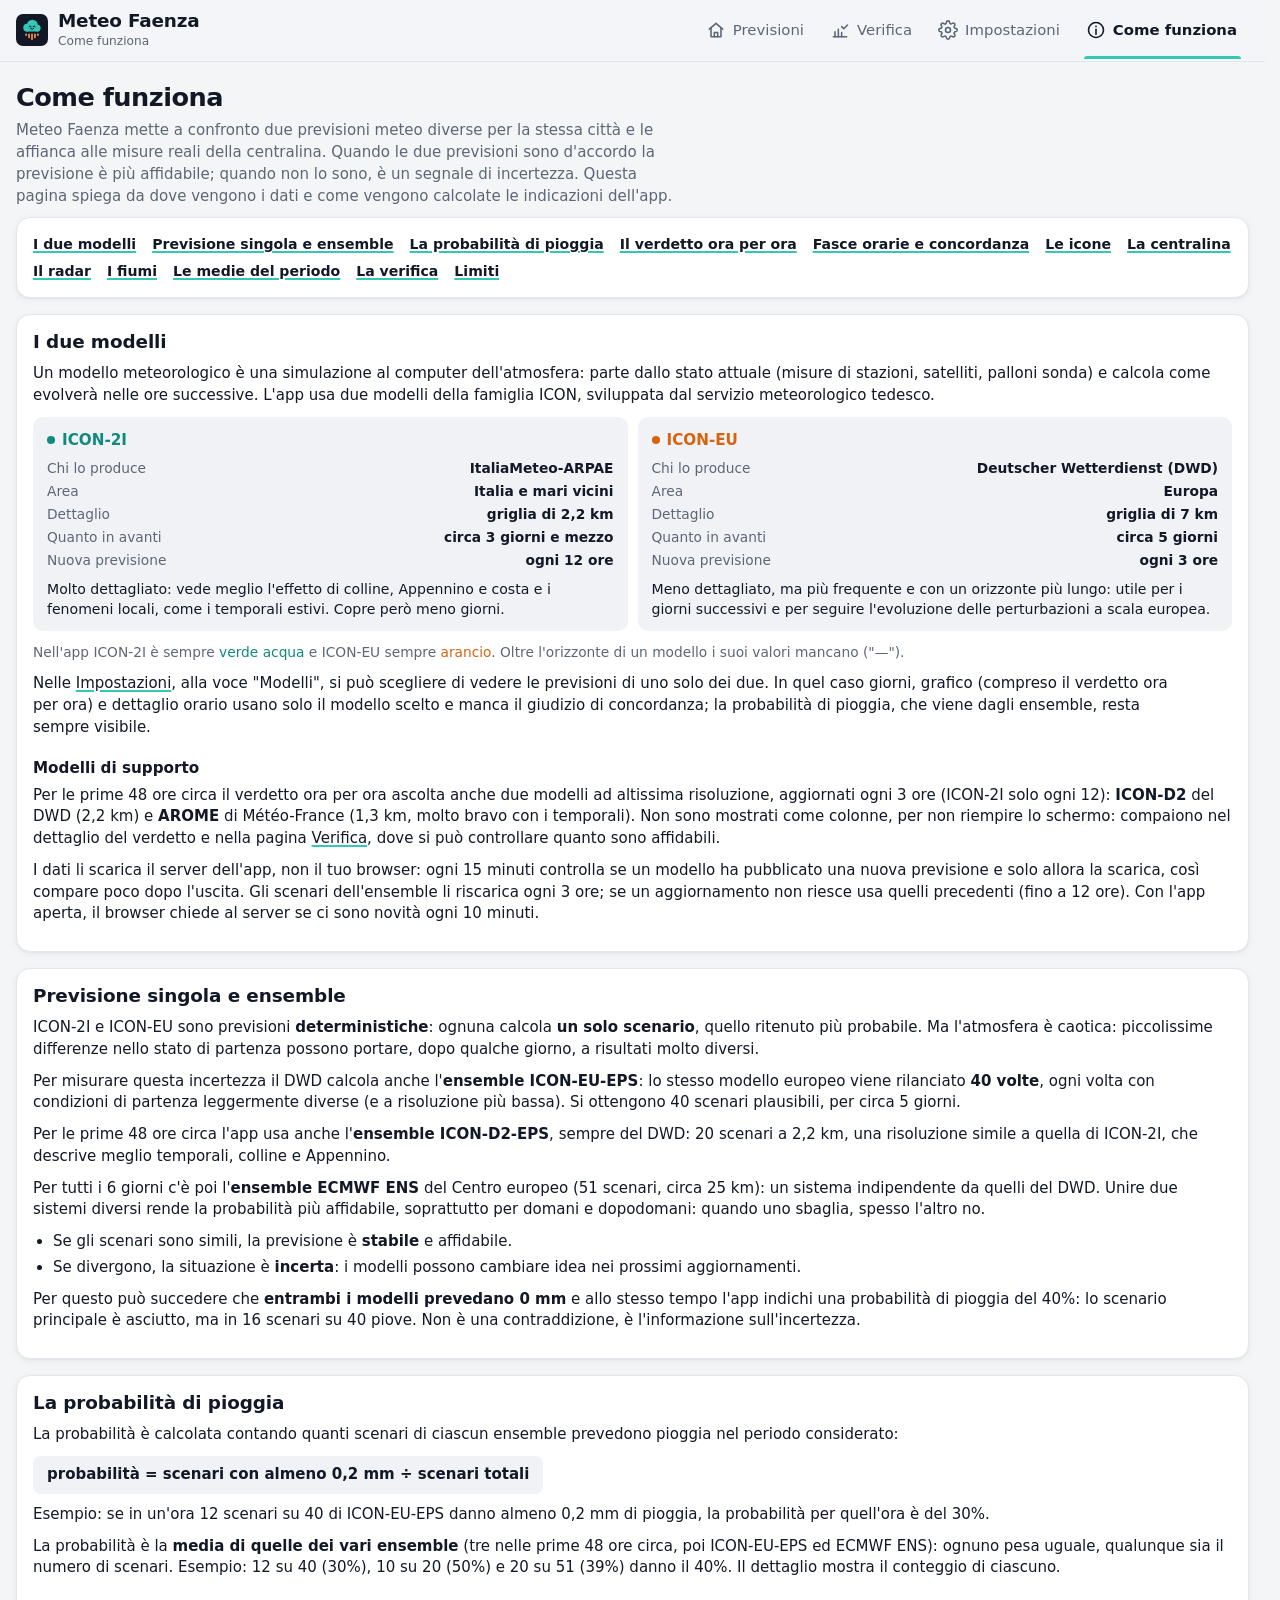
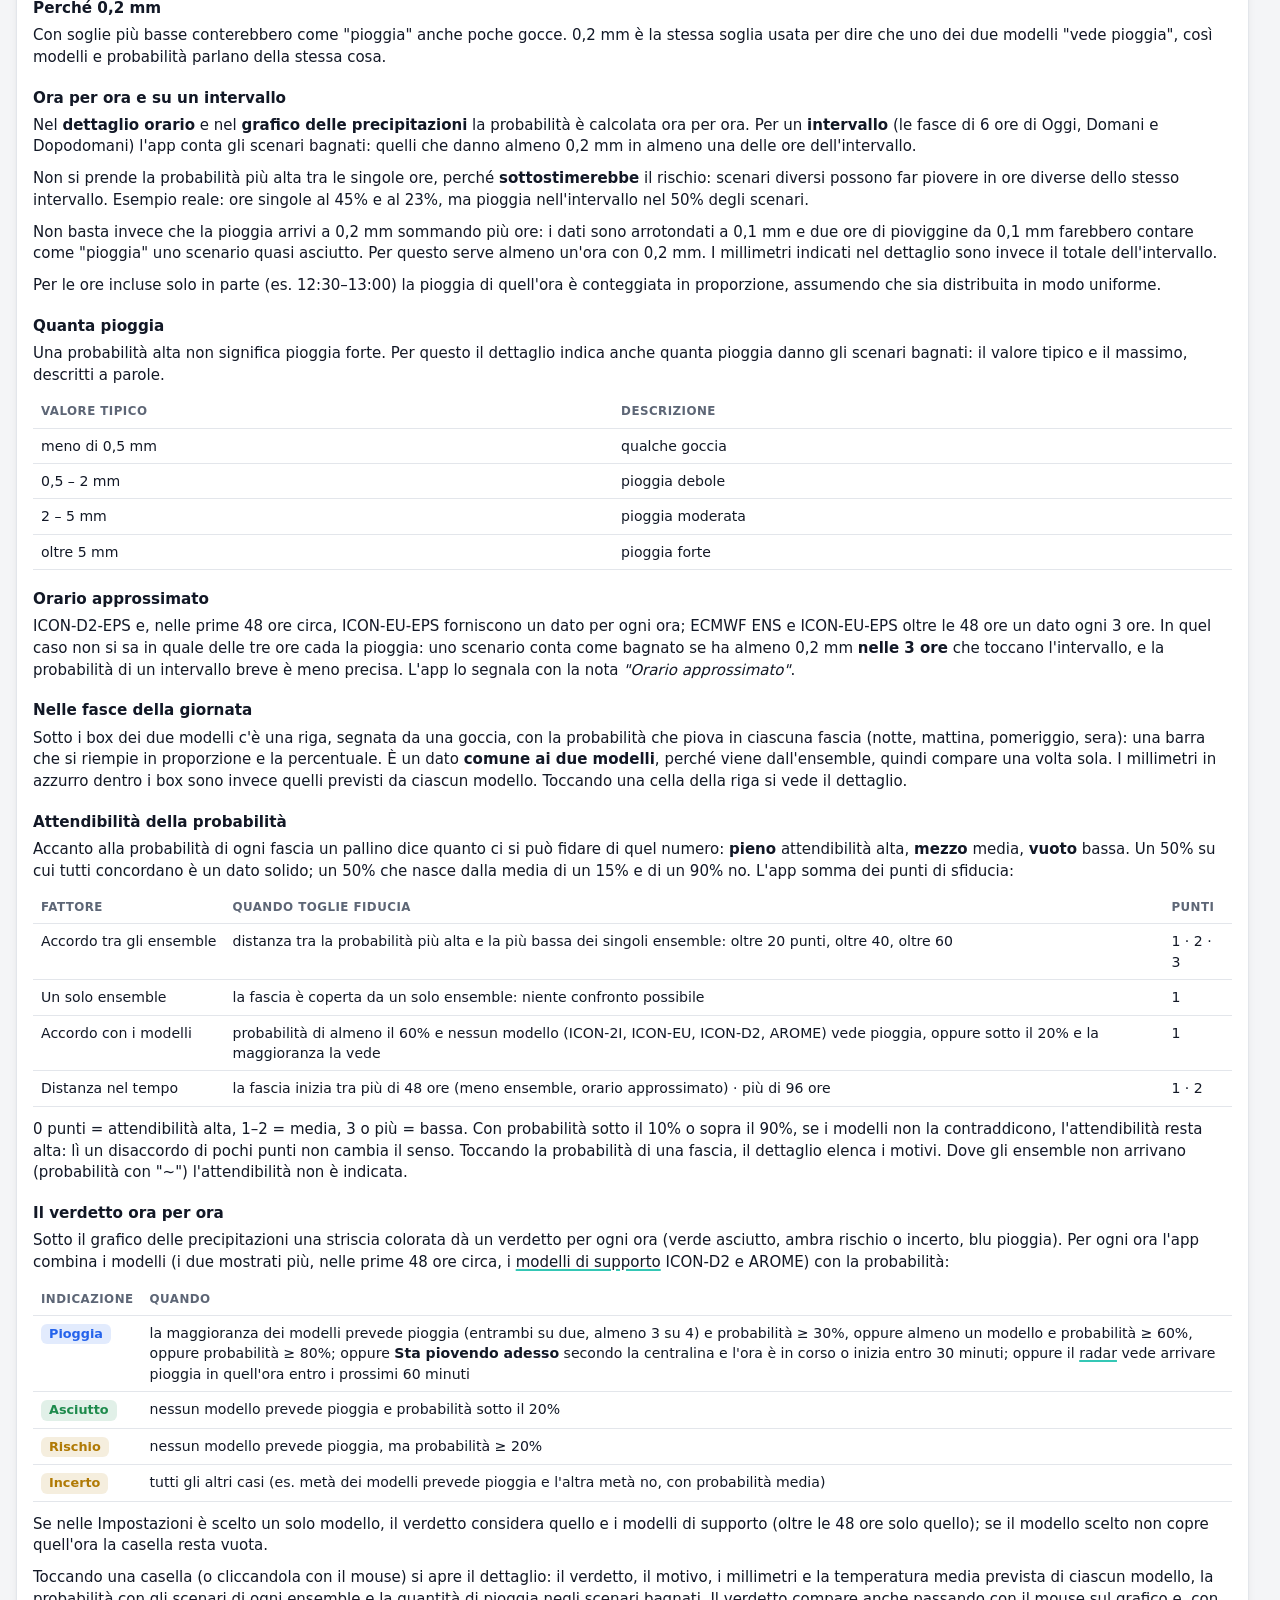
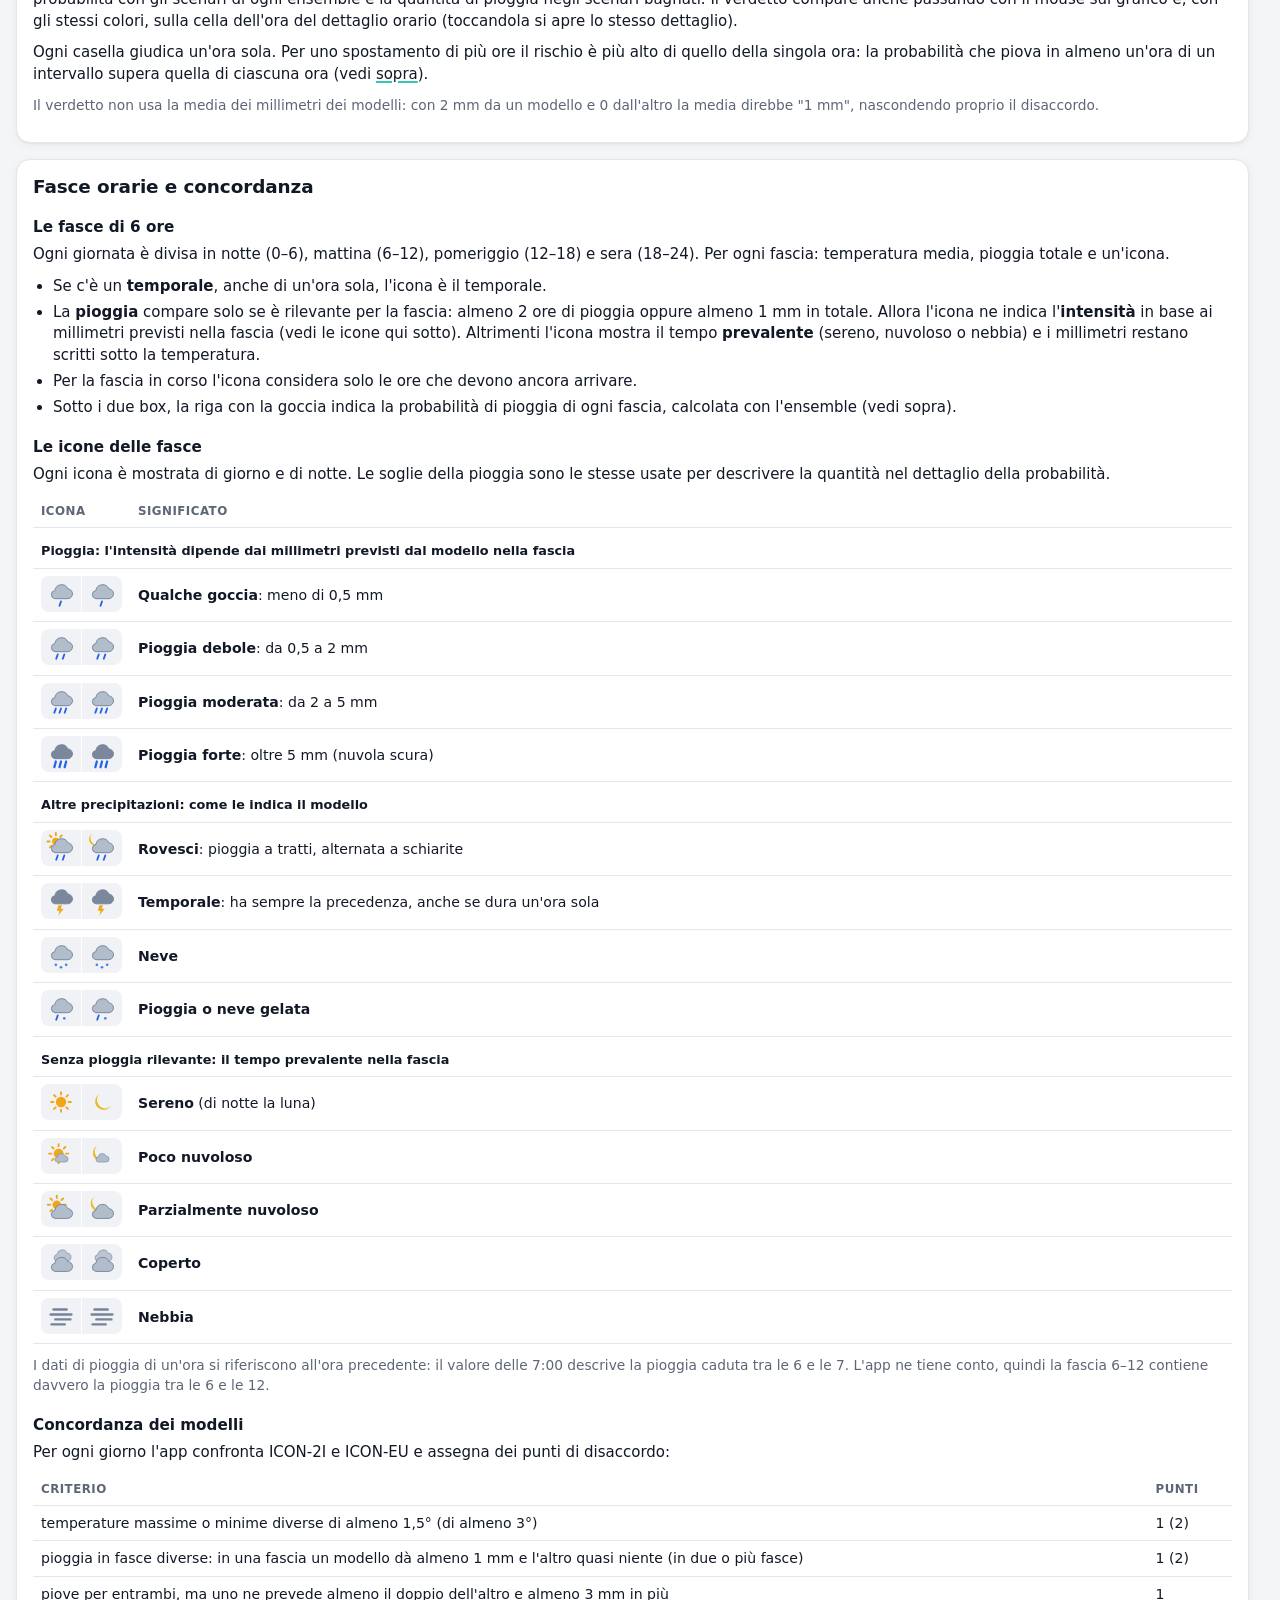
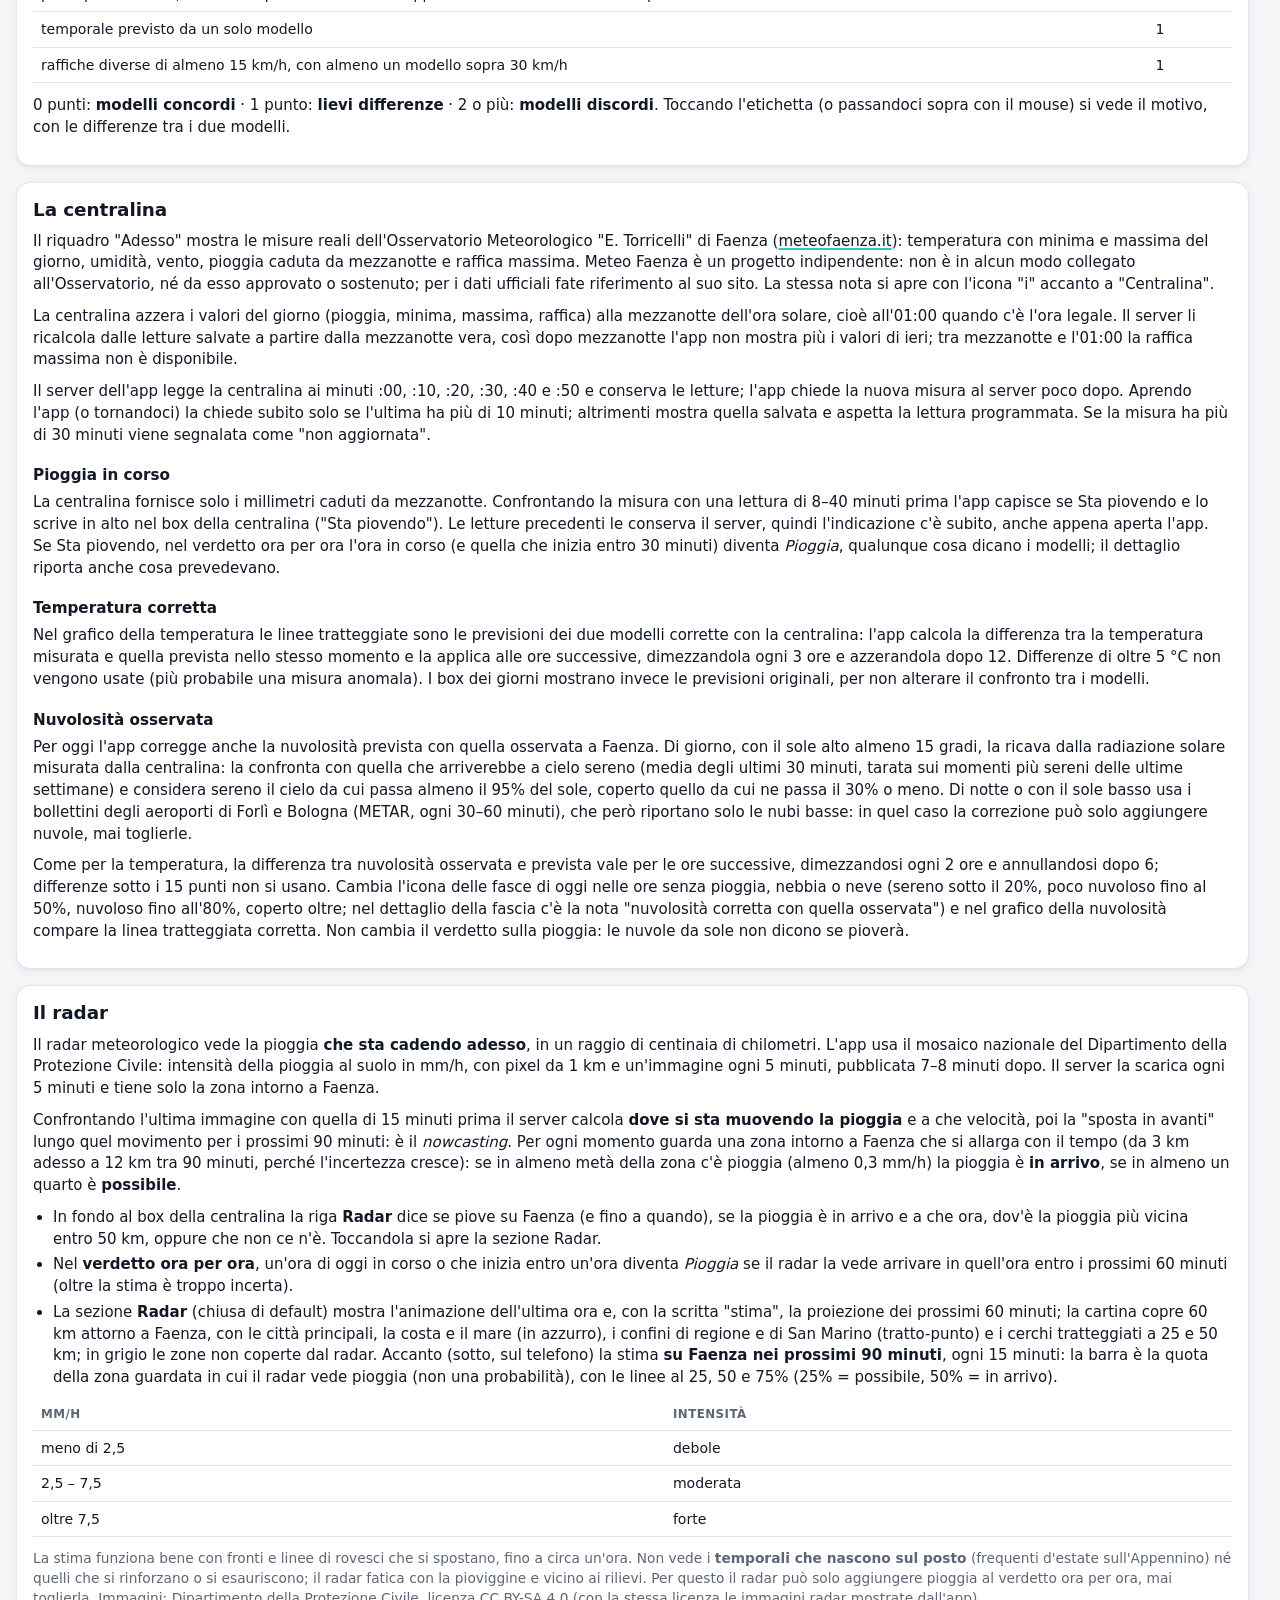
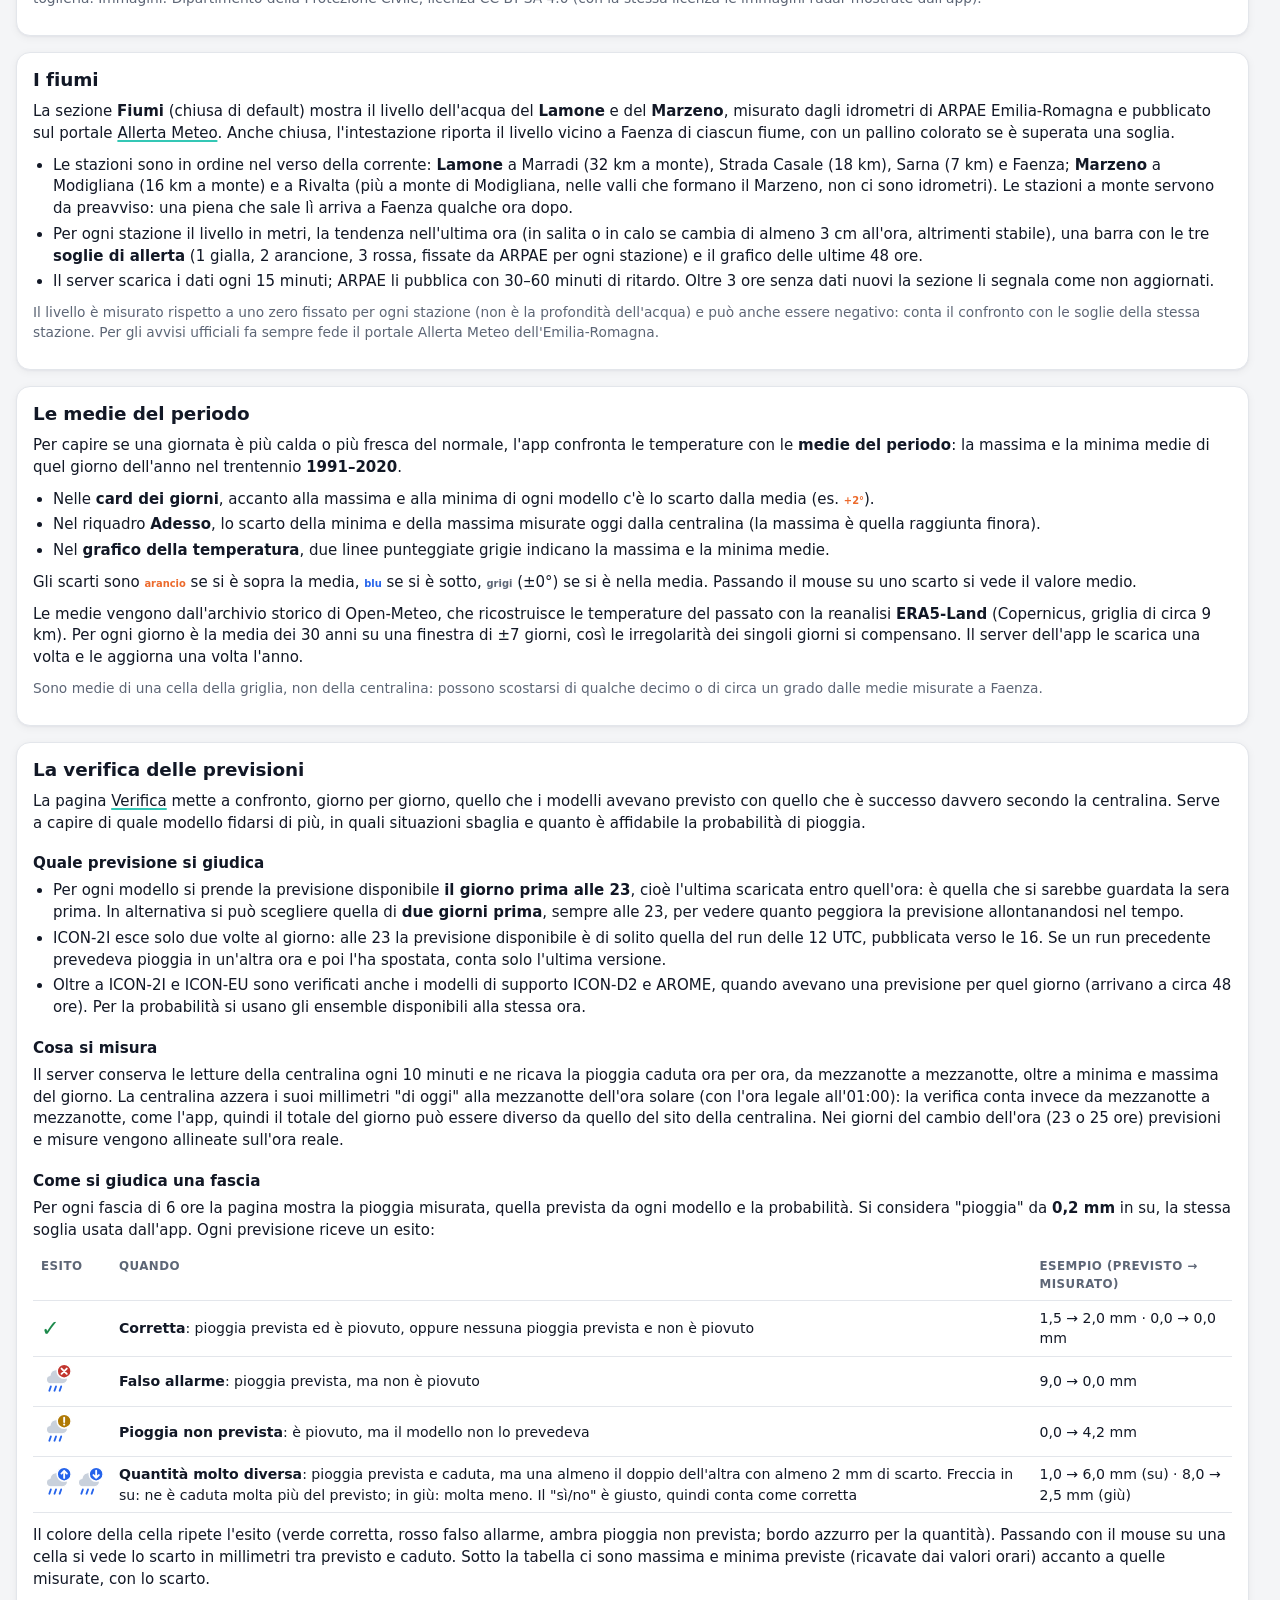
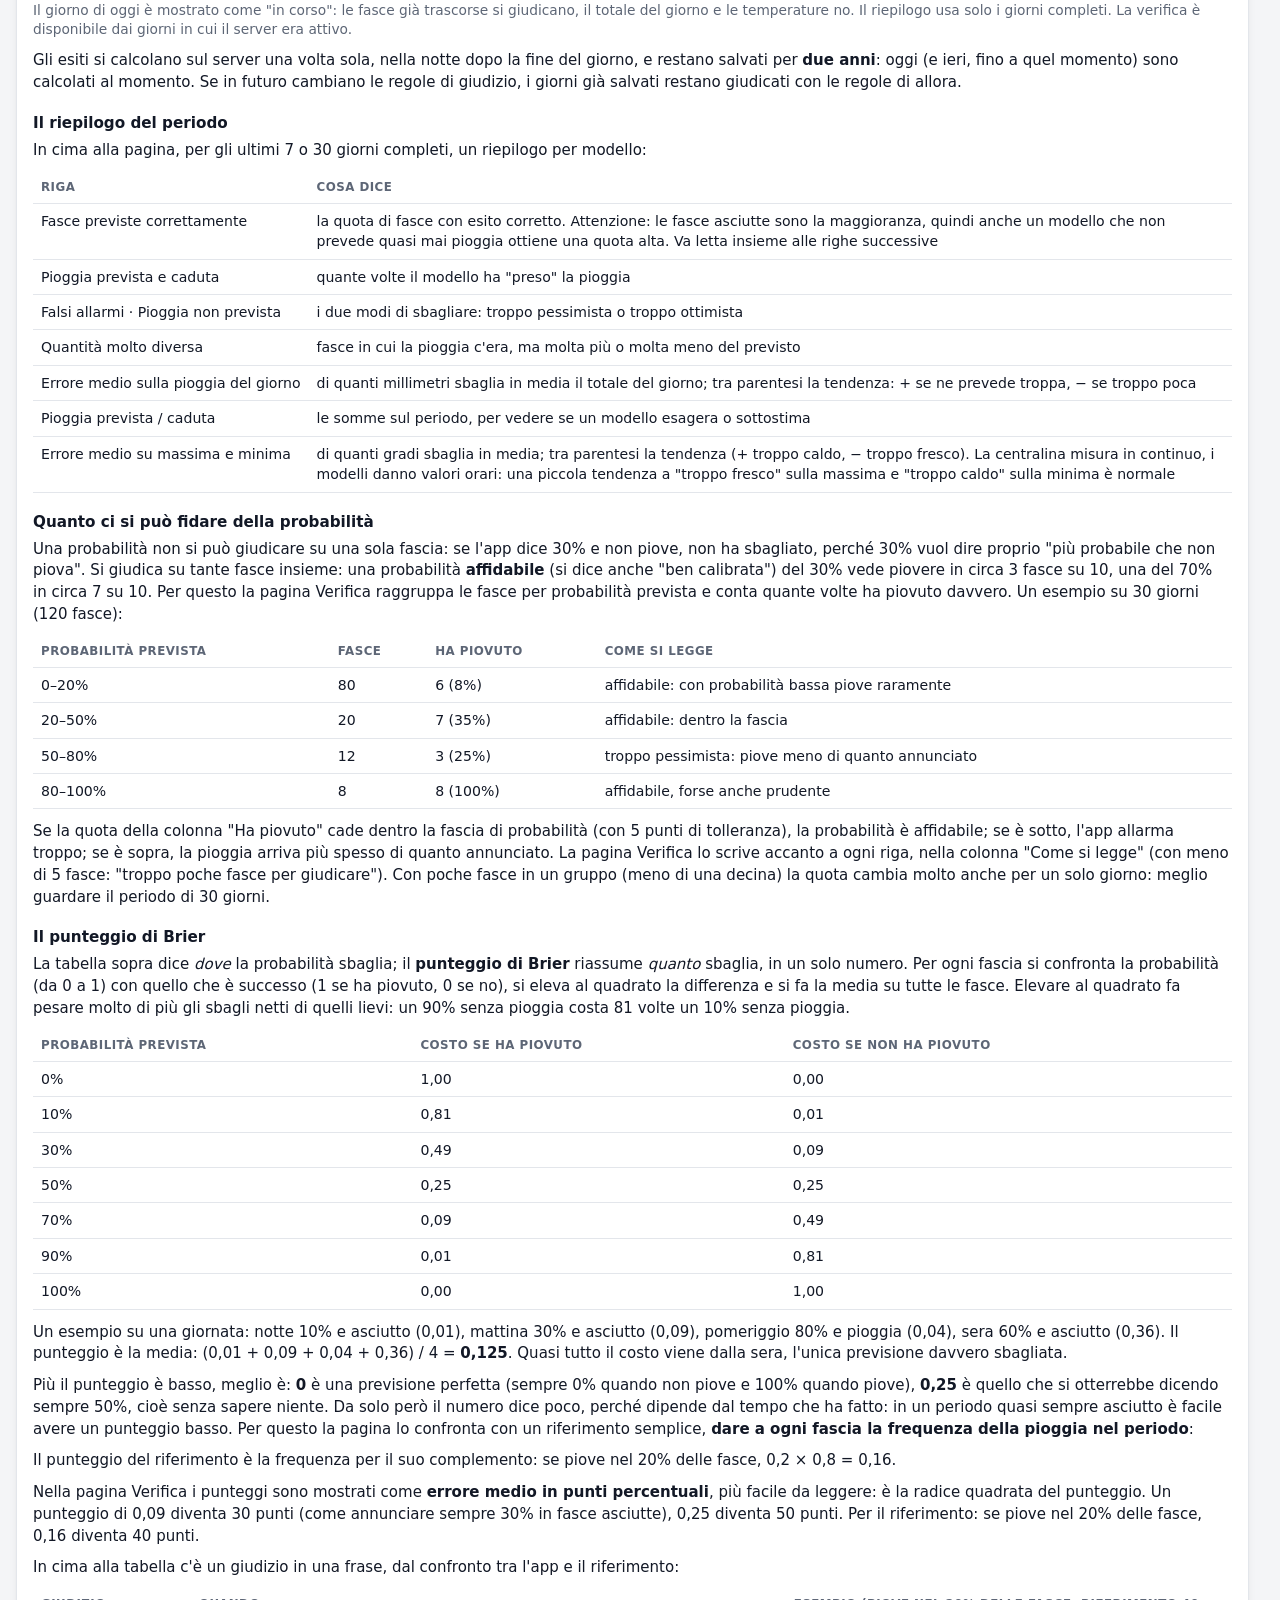
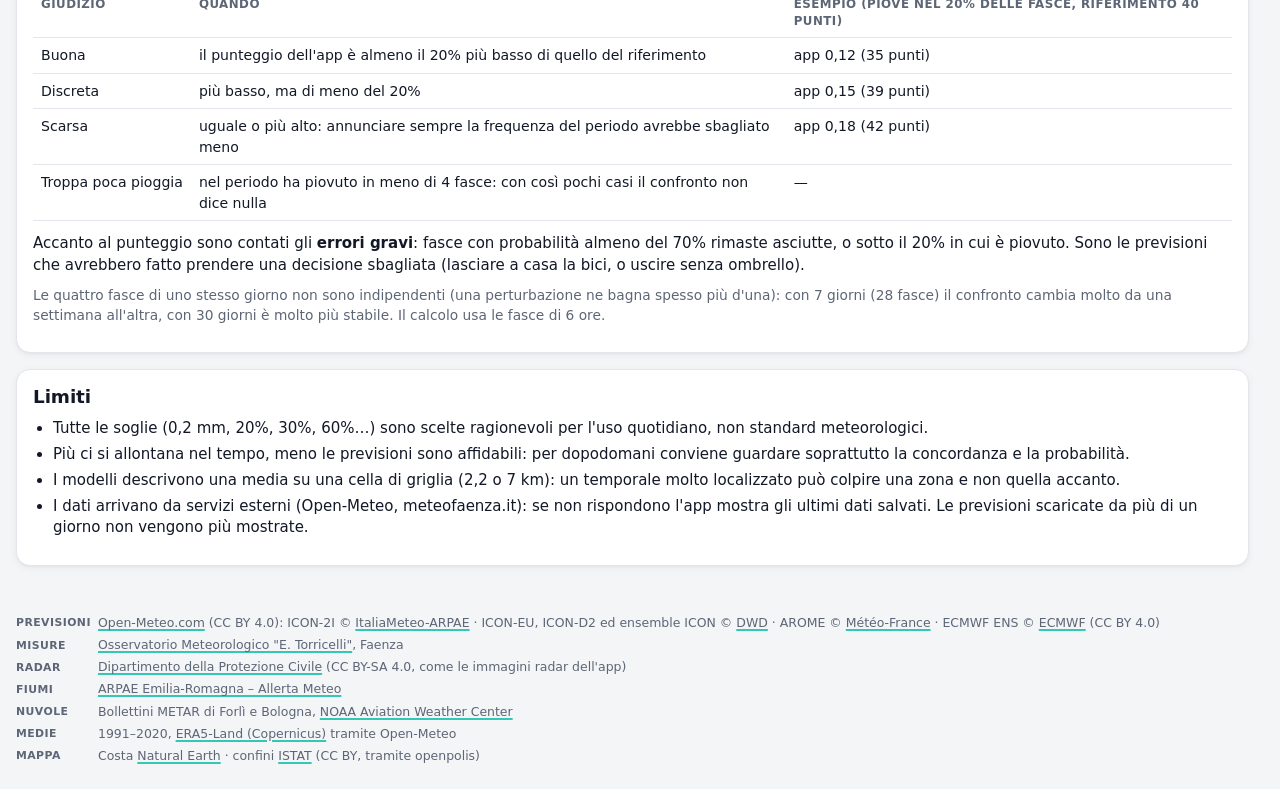
==== info.html @ da72b569 "feat: enhance reliability assessment in verification; update UI and logic for probability judgments" ====
<!doctype html>
<html lang="it">
<head>
  <meta charset="utf-8">
  <meta name="viewport" content="width=device-width, initial-scale=1, viewport-fit=cover">
  <title>Come funziona – Meteo Faenza</title>
  <meta name="description" content="Come funziona Meteo Faenza: i modelli ICON-2I e ICON-EU, gli ensemble ICON-EU-EPS, ICON-D2-EPS ed ECMWF ENS e il calcolo della probabilità di pioggia">
  <meta name="theme-color" content="#f4f5f7" media="(prefers-color-scheme: light)">
  <meta name="theme-color" content="#0c111b" media="(prefers-color-scheme: dark)">
  <script src="js/theme.js"></script>
  <link rel="manifest" href="manifest.webmanifest">
  <link rel="icon" href="icons/favicon-v1-32.png" sizes="32x32" type="image/png">
  <link rel="icon" href="icons/favicon-v1.svg" type="image/svg+xml">
  <link rel="apple-touch-icon" href="icons/apple-touch-icon-v3.png">
  <link rel="stylesheet" href="css/style.css">
</head>
<body>
  <header class="topbar">
    <div class="topbar-inner">
      <a class="brand brand-link" href="./" aria-label="Torna alle previsioni">
        <img src="icons/icon-v3.svg" alt="" width="32" height="32">
        <div class="brand-text">
          <p class="brand-name">Meteo Faenza</p>
          <p class="brand-sub">Come funziona</p>
        </div>
      </a>
      <div class="topbar-actions">
        <nav class="topbar-nav" aria-label="Pagine">
          <a class="icon-btn" href="./" title="Previsioni" aria-label="Previsioni">
            <svg viewBox="0 0 24 24" aria-hidden="true"><path d="M4 11l8-7 8 7"/><path d="M6 9.5V20h12V9.5"/><path d="M10 20v-5h4v5"/></svg>
            <span class="nav-label">Previsioni</span>
          </a>
          <a class="icon-btn" href="verify.html" title="Verifica delle previsioni" aria-label="Verifica delle previsioni">
            <svg viewBox="0 0 24 24" aria-hidden="true"><path d="M4 20h16"/><path d="M6 20v-6M10 20v-9M14 20v-5"/><path d="M14 8l2.5 2.5L21 6"/></svg>
            <span class="nav-label">Verifica</span>
          </a>
          <a class="icon-btn" href="settings.html" title="Impostazioni" aria-label="Impostazioni">
            <svg viewBox="0 0 24 24" aria-hidden="true"><circle cx="12" cy="12" r="3"/><path d="M19.4 15a1.65 1.65 0 0 0 .33 1.82l.06.06a2 2 0 1 1-2.83 2.83l-.06-.06a1.65 1.65 0 0 0-1.82-.33 1.65 1.65 0 0 0-1 1.51V21a2 2 0 1 1-4 0v-.09A1.65 1.65 0 0 0 9 19.4a1.65 1.65 0 0 0-1.82.33l-.06.06a2 2 0 1 1-2.83-2.83l.06-.06A1.65 1.65 0 0 0 4.68 15a1.65 1.65 0 0 0-1.51-1H3a2 2 0 1 1 0-4h.09A1.65 1.65 0 0 0 4.6 9a1.65 1.65 0 0 0-.33-1.82l-.06-.06a2 2 0 1 1 2.83-2.83l.06.06A1.65 1.65 0 0 0 9 4.68a1.65 1.65 0 0 0 1-1.51V3a2 2 0 1 1 4 0v.09a1.65 1.65 0 0 0 1 1.51 1.65 1.65 0 0 0 1.82-.33l.06-.06a2 2 0 1 1 2.83 2.83l-.06.06A1.65 1.65 0 0 0 19.4 9a1.65 1.65 0 0 0 1.51 1H21a2 2 0 1 1 0 4h-.09a1.65 1.65 0 0 0-1.51 1z"/></svg>
            <span class="nav-label">Impostazioni</span>
          </a>
          <a class="icon-btn" href="info.html" title="Come funziona" aria-label="Come funziona: modelli e probabilità" aria-current="page">
            <svg viewBox="0 0 24 24" aria-hidden="true"><circle cx="12" cy="12" r="9"/><path d="M12 11v6"/><path d="M12 7.5v.5"/></svg>
            <span class="nav-label">Come funziona</span>
          </a>
        </nav>
      </div>
    </div>
  </header>

  <main class="container info">
    <h1>Come funziona</h1>
    <p class="info-lead">Meteo Faenza mette a confronto due previsioni meteo diverse per la stessa città e le affianca alle misure reali della centralina. Quando le due previsioni sono d'accordo la previsione è più affidabile; quando non lo sono, è un segnale di incertezza. Questa pagina spiega da dove vengono i dati e come vengono calcolate le indicazioni dell'app.</p>

    <nav class="info-toc card" aria-label="Indice">
      <a href="#modelli">I due modelli</a>
      <a href="#ensemble">Previsione singola e ensemble</a>
      <a href="#probabilita">La probabilità di pioggia</a>
      <a href="#verdetto">Il verdetto ora per ora</a>
      <a href="#giorni">Fasce orarie e concordanza</a>
      <a href="#icone">Le icone</a>
      <a href="#centralina">La centralina</a>
      <a href="#radar">Il radar</a>
      <a href="#fiumi">I fiumi</a>
      <a href="#medie">Le medie del periodo</a>
      <a href="#verifica">La verifica</a>
      <a href="#limiti">Limiti</a>
    </nav>

    <section class="card" id="modelli">
      <h2>I due modelli</h2>
      <p>Un modello meteorologico è una simulazione al computer dell'atmosfera: parte dallo stato attuale (misure di stazioni, satelliti, palloni sonda) e calcola come evolverà nelle ore successive. L'app usa due modelli della famiglia ICON, sviluppata dal servizio meteorologico tedesco.</p>
      <div class="info-models">
        <article class="info-model m-i2i">
          <h3><i class="dot-i2i"></i>ICON-2I</h3>
          <dl>
            <div><dt>Chi lo produce</dt><dd>ItaliaMeteo-ARPAE</dd></div>
            <div><dt>Area</dt><dd>Italia e mari vicini</dd></div>
            <div><dt>Dettaglio</dt><dd>griglia di 2,2 km</dd></div>
            <div><dt>Quanto in avanti</dt><dd>circa 3 giorni e mezzo</dd></div>
            <div><dt>Nuova previsione</dt><dd>ogni 12 ore</dd></div>
          </dl>
          <p>Molto dettagliato: vede meglio l'effetto di colline, Appennino e costa e i fenomeni locali, come i temporali estivi. Copre però meno giorni.</p>
        </article>
        <article class="info-model m-eu">
          <h3><i class="dot-eu"></i>ICON-EU</h3>
          <dl>
            <div><dt>Chi lo produce</dt><dd>Deutscher Wetterdienst (DWD)</dd></div>
            <div><dt>Area</dt><dd>Europa</dd></div>
            <div><dt>Dettaglio</dt><dd>griglia di 7 km</dd></div>
            <div><dt>Quanto in avanti</dt><dd>circa 5 giorni</dd></div>
            <div><dt>Nuova previsione</dt><dd>ogni 3 ore</dd></div>
          </dl>
          <p>Meno dettagliato, ma più frequente e con un orizzonte più lungo: utile per i giorni successivi e per seguire l'evoluzione delle perturbazioni a scala europea.</p>
        </article>
      </div>
      <p class="info-note">Nell'app ICON-2I è sempre <span class="c-i2i">verde acqua</span> e ICON-EU sempre <span class="c-eu">arancio</span>. Oltre l'orizzonte di un modello i suoi valori mancano ("—").</p>
      <p>Nelle <a href="settings.html">Impostazioni</a>, alla voce "Modelli", si può scegliere di vedere le previsioni di uno solo dei due. In quel caso giorni, grafico (compreso il verdetto ora per ora) e dettaglio orario usano solo il modello scelto e manca il giudizio di concordanza; la probabilità di pioggia, che viene dagli ensemble, resta sempre visibile.</p>
      <h3 id="supporto">Modelli di supporto</h3>
      <p>Per le prime 48 ore circa il verdetto ora per ora ascolta anche due modelli ad altissima risoluzione, aggiornati ogni 3 ore (ICON-2I solo ogni 12): <strong>ICON-D2</strong> del DWD (2,2 km) e <strong>AROME</strong> di Météo-France (1,3 km, molto bravo con i temporali). Non sono mostrati come colonne, per non riempire lo schermo: compaiono nel dettaglio del verdetto e nella pagina <a href="verify.html">Verifica</a>, dove si può controllare quanto sono affidabili.</p>
      <p>I dati li scarica il server dell'app, non il tuo browser: ogni 15 minuti controlla se un modello ha pubblicato una nuova previsione e solo allora la scarica, così compare poco dopo l'uscita. Gli scenari dell'ensemble li riscarica ogni 3 ore; se un aggiornamento non riesce usa quelli precedenti (fino a 12 ore). Con l'app aperta, il browser chiede al server se ci sono novità ogni 10 minuti.</p>
    </section>

    <section class="card" id="ensemble">
      <h2>Previsione singola e ensemble</h2>
      <p>ICON-2I e ICON-EU sono previsioni <strong>deterministiche</strong>: ognuna calcola <strong>un solo scenario</strong>, quello ritenuto più probabile. Ma l'atmosfera è caotica: piccolissime differenze nello stato di partenza possono portare, dopo qualche giorno, a risultati molto diversi.</p>
      <p>Per misurare questa incertezza il DWD calcola anche l'<strong>ensemble ICON-EU-EPS</strong>: lo stesso modello europeo viene rilanciato <strong>40 volte</strong>, ogni volta con condizioni di partenza leggermente diverse (e a risoluzione più bassa). Si ottengono 40 scenari plausibili, per circa 5 giorni.</p>
      <p>Per le prime 48 ore circa l'app usa anche l'<strong>ensemble ICON-D2-EPS</strong>, sempre del DWD: 20 scenari a 2,2 km, una risoluzione simile a quella di ICON-2I, che descrive meglio temporali, colline e Appennino.</p>
      <p>Per tutti i 6 giorni c'è poi l'<strong>ensemble ECMWF ENS</strong> del Centro europeo (51 scenari, circa 25 km): un sistema indipendente da quelli del DWD. Unire due sistemi diversi rende la probabilità più affidabile, soprattutto per domani e dopodomani: quando uno sbaglia, spesso l'altro no.</p>
      <ul>
        <li>Se gli scenari sono simili, la previsione è <strong>stabile</strong> e affidabile.</li>
        <li>Se divergono, la situazione è <strong>incerta</strong>: i modelli possono cambiare idea nei prossimi aggiornamenti.</li>
      </ul>
      <p>Per questo può succedere che <strong>entrambi i modelli prevedano 0 mm</strong> e allo stesso tempo l'app indichi una probabilità di pioggia del 40%: lo scenario principale è asciutto, ma in 16 scenari su 40 piove. Non è una contraddizione, è l'informazione sull'incertezza.</p>
    </section>

    <section class="card" id="probabilita">
      <h2>La probabilità di pioggia</h2>
      <p>La probabilità è calcolata contando quanti scenari di ciascun ensemble prevedono pioggia nel periodo considerato:</p>
      <p class="info-formula">probabilità = scenari con almeno 0,2 mm ÷ scenari totali</p>
      <p>Esempio: se in un'ora 12 scenari su 40 di ICON-EU-EPS danno almeno 0,2 mm di pioggia, la probabilità per quell'ora è del 30%.</p>
      <p>La probabilità è la <strong>media di quelle dei vari ensemble</strong> (tre nelle prime 48 ore circa, poi ICON-EU-EPS ed ECMWF ENS): ognuno pesa uguale, qualunque sia il numero di scenari. Esempio: 12 su 40 (30%), 10 su 20 (50%) e 20 su 51 (39%) danno il 40%. Il dettaglio mostra il conteggio di ciascuno.</p>

      <h3>Perché 0,2 mm</h3>
      <p>Con soglie più basse conterebbero come "pioggia" anche poche gocce. 0,2 mm è la stessa soglia usata per dire che uno dei due modelli "vede pioggia", così modelli e probabilità parlano della stessa cosa.</p>

      <h3>Ora per ora e su un intervallo</h3>
      <p>Nel <strong>dettaglio orario</strong> e nel <strong>grafico delle precipitazioni</strong> la probabilità è calcolata ora per ora. Per un <strong>intervallo</strong> (le fasce di 6 ore di Oggi, Domani e Dopodomani) l'app conta gli scenari bagnati: quelli che danno almeno 0,2 mm in almeno una delle ore dell'intervallo.</p>
      <p>Non si prende la probabilità più alta tra le singole ore, perché <strong>sottostimerebbe</strong> il rischio: scenari diversi possono far piovere in ore diverse dello stesso intervallo. Esempio reale: ore singole al 45% e al 23%, ma pioggia nell'intervallo nel 50% degli scenari.</p>
      <p>Non basta invece che la pioggia arrivi a 0,2 mm sommando più ore: i dati sono arrotondati a 0,1 mm e due ore di pioviggine da 0,1 mm farebbero contare come "pioggia" uno scenario quasi asciutto. Per questo serve almeno un'ora con 0,2 mm. I millimetri indicati nel dettaglio sono invece il totale dell'intervallo.</p>
      <p>Per le ore incluse solo in parte (es. 12:30–13:00) la pioggia di quell'ora è conteggiata in proporzione, assumendo che sia distribuita in modo uniforme.</p>

      <h3>Quanta pioggia</h3>
      <p>Una probabilità alta non significa pioggia forte. Per questo il dettaglio indica anche quanta pioggia danno gli scenari bagnati: il valore tipico e il massimo, descritti a parole.</p>
      <table class="info-table">
        <thead><tr><th>Valore tipico</th><th>Descrizione</th></tr></thead>
        <tbody>
          <tr><td>meno di 0,5 mm</td><td>qualche goccia</td></tr>
          <tr><td>0,5 – 2 mm</td><td>pioggia debole</td></tr>
          <tr><td>2 – 5 mm</td><td>pioggia moderata</td></tr>
          <tr><td>oltre 5 mm</td><td>pioggia forte</td></tr>
        </tbody>
      </table>

      <h3>Orario approssimato</h3>
      <p>ICON-D2-EPS e, nelle prime 48 ore circa, ICON-EU-EPS forniscono un dato per ogni ora; ECMWF ENS e ICON-EU-EPS oltre le 48 ore un dato ogni 3 ore. In quel caso non si sa in quale delle tre ore cada la pioggia: uno scenario conta come bagnato se ha almeno 0,2 mm <strong>nelle 3 ore</strong> che toccano l'intervallo, e la probabilità di un intervallo breve è meno precisa. L'app lo segnala con la nota <em>"Orario approssimato"</em>.</p>

      <h3>Nelle fasce della giornata</h3>
      <p>Sotto i box dei due modelli c'è una riga, segnata da una goccia, con la probabilità che piova in ciascuna fascia (notte, mattina, pomeriggio, sera): una barra che si riempie in proporzione e la percentuale. È un dato <strong>comune ai due modelli</strong>, perché viene dall'ensemble, quindi compare una volta sola. I millimetri in azzurro dentro i box sono invece quelli previsti da ciascun modello. Toccando una cella della riga si vede il dettaglio.</p>

      <h3 id="attendibilita-pioggia">Attendibilità della probabilità</h3>
      <p>Accanto alla probabilità di ogni fascia un pallino dice quanto ci si può fidare di quel numero: <strong>pieno</strong> attendibilità alta, <strong>mezzo</strong> media, <strong>vuoto</strong> bassa. Un 50% su cui tutti concordano è un dato solido; un 50% che nasce dalla media di un 15% e di un 90% no. L'app somma dei punti di sfiducia:</p>
      <table class="info-table">
        <thead><tr><th>Fattore</th><th>Quando toglie fiducia</th><th>Punti</th></tr></thead>
        <tbody>
          <tr><td>Accordo tra gli ensemble</td><td>distanza tra la probabilità più alta e la più bassa dei singoli ensemble: oltre 20 punti, oltre 40, oltre 60</td><td>1 · 2 · 3</td></tr>
          <tr><td>Un solo ensemble</td><td>la fascia è coperta da un solo ensemble: niente confronto possibile</td><td>1</td></tr>
          <tr><td>Accordo con i modelli</td><td>probabilità di almeno il 60% e nessun modello (ICON-2I, ICON-EU, ICON-D2, AROME) vede pioggia, oppure sotto il 20% e la maggioranza la vede</td><td>1</td></tr>
          <tr><td>Distanza nel tempo</td><td>la fascia inizia tra più di 48 ore (meno ensemble, orario approssimato) · più di 96 ore</td><td>1 · 2</td></tr>
        </tbody>
      </table>
      <p>0 punti = attendibilità alta, 1–2 = media, 3 o più = bassa. Con probabilità sotto il 10% o sopra il 90%, se i modelli non la contraddicono, l'attendibilità resta alta: lì un disaccordo di pochi punti non cambia il senso. Toccando la probabilità di una fascia, il dettaglio elenca i motivi. Dove gli ensemble non arrivano (probabilità con "~") l'attendibilità non è indicata.</p>

      <h3 id="verdetto">Il verdetto ora per ora</h3>
      <p>Sotto il grafico delle precipitazioni una striscia colorata dà un verdetto per ogni ora (verde asciutto, ambra rischio o incerto, blu pioggia). Per ogni ora l'app combina i modelli (i due mostrati più, nelle prime 48 ore circa, i <a href="#supporto">modelli di supporto</a> ICON-D2 e AROME) con la probabilità:</p>
      <table class="info-table">
        <thead><tr><th>Indicazione</th><th>Quando</th></tr></thead>
        <tbody>
          <tr><td><span class="info-st st-wet">Pioggia</span></td><td>la maggioranza dei modelli prevede pioggia (entrambi su due, almeno 3 su 4) e probabilità ≥ 30%, oppure almeno un modello e probabilità ≥ 60%, oppure probabilità ≥ 80%; oppure <strong>Sta piovendo adesso</strong> secondo la centralina e l'ora è in corso o inizia entro 30 minuti; oppure il <a href="#radar">radar</a> vede arrivare pioggia in quell'ora entro i prossimi 60 minuti</td></tr>
          <tr><td><span class="info-st st-dry">Asciutto</span></td><td>nessun modello prevede pioggia e probabilità sotto il 20%</td></tr>
          <tr><td><span class="info-st st-risk">Rischio</span></td><td>nessun modello prevede pioggia, ma probabilità ≥ 20%</td></tr>
          <tr><td><span class="info-st st-mixed">Incerto</span></td><td>tutti gli altri casi (es. metà dei modelli prevede pioggia e l'altra metà no, con probabilità media)</td></tr>
        </tbody>
      </table>
      <p>Se nelle Impostazioni è scelto un solo modello, il verdetto considera quello e i modelli di supporto (oltre le 48 ore solo quello); se il modello scelto non copre quell'ora la casella resta vuota.</p>
      <p>Toccando una casella (o cliccandola con il mouse) si apre il dettaglio: il verdetto, il motivo, i millimetri e la temperatura media prevista di ciascun modello, la probabilità con gli scenari di ogni ensemble e la quantità di pioggia negli scenari bagnati. Il verdetto compare anche passando con il mouse sul grafico e, con gli stessi colori, sulla cella dell'ora del dettaglio orario (toccandola si apre lo stesso dettaglio).</p>
      <p>Ogni casella giudica un'ora sola. Per uno spostamento di più ore il rischio è più alto di quello della singola ora: la probabilità che piova in almeno un'ora di un intervallo supera quella di ciascuna ora (vedi <a href="#probabilita">sopra</a>).</p>
      <p class="info-note">Il verdetto non usa la media dei millimetri dei modelli: con 2 mm da un modello e 0 dall'altro la media direbbe "1 mm", nascondendo proprio il disaccordo.</p>
    </section>

    <section class="card" id="giorni">
      <h2>Fasce orarie e concordanza</h2>
      <h3>Le fasce di 6 ore</h3>
      <p>Ogni giornata è divisa in notte (0–6), mattina (6–12), pomeriggio (12–18) e sera (18–24). Per ogni fascia: temperatura media, pioggia totale e un'icona.</p>
      <ul>
        <li>Se c'è un <strong>temporale</strong>, anche di un'ora sola, l'icona è il temporale.</li>
        <li>La <strong>pioggia</strong> compare solo se è rilevante per la fascia: almeno 2 ore di pioggia oppure almeno 1 mm in totale. Allora l'icona ne indica l'<strong>intensità</strong> in base ai millimetri previsti nella fascia (vedi le icone qui sotto). Altrimenti l'icona mostra il tempo <strong>prevalente</strong> (sereno, nuvoloso o nebbia) e i millimetri restano scritti sotto la temperatura.</li>
        <li>Per la fascia in corso l'icona considera solo le ore che devono ancora arrivare.</li>
        <li>Sotto i due box, la riga con la goccia indica la probabilità di pioggia di ogni fascia, calcolata con l'ensemble (vedi sopra).</li>
      </ul>
      <h3 id="icone">Le icone delle fasce</h3>
      <p>Ogni icona è mostrata di giorno e di notte. Le soglie della pioggia sono le stesse usate per descrivere la quantità nel dettaglio della probabilità.</p>
      <table class="info-table info-icon-table">
        <thead><tr><th>Icona</th><th>Significato</th></tr></thead>
        <tbody>
          <tr class="info-group"><th colspan="2">Pioggia: l'intensità dipende dai millimetri previsti dal modello nella fascia</th></tr>
          <tr><td class="info-icons"><span class="info-ico" data-code="51" data-day="1"></span><span class="info-ico" data-code="51" data-day="0"></span></td><td><strong>Qualche goccia</strong>: meno di 0,5 mm</td></tr>
          <tr><td class="info-icons"><span class="info-ico" data-code="61" data-day="1"></span><span class="info-ico" data-code="61" data-day="0"></span></td><td><strong>Pioggia debole</strong>: da 0,5 a 2 mm</td></tr>
          <tr><td class="info-icons"><span class="info-ico" data-code="63" data-day="1"></span><span class="info-ico" data-code="63" data-day="0"></span></td><td><strong>Pioggia moderata</strong>: da 2 a 5 mm</td></tr>
          <tr><td class="info-icons"><span class="info-ico" data-code="65" data-day="1"></span><span class="info-ico" data-code="65" data-day="0"></span></td><td><strong>Pioggia forte</strong>: oltre 5 mm (nuvola scura)</td></tr>
          <tr class="info-group"><th colspan="2">Altre precipitazioni: come le indica il modello</th></tr>
          <tr><td class="info-icons"><span class="info-ico" data-code="80" data-day="1"></span><span class="info-ico" data-code="80" data-day="0"></span></td><td><strong>Rovesci</strong>: pioggia a tratti, alternata a schiarite</td></tr>
          <tr><td class="info-icons"><span class="info-ico" data-code="95" data-day="1"></span><span class="info-ico" data-code="95" data-day="0"></span></td><td><strong>Temporale</strong>: ha sempre la precedenza, anche se dura un'ora sola</td></tr>
          <tr><td class="info-icons"><span class="info-ico" data-code="71" data-day="1"></span><span class="info-ico" data-code="71" data-day="0"></span></td><td><strong>Neve</strong></td></tr>
          <tr><td class="info-icons"><span class="info-ico" data-code="66" data-day="1"></span><span class="info-ico" data-code="66" data-day="0"></span></td><td><strong>Pioggia o neve gelata</strong></td></tr>
          <tr class="info-group"><th colspan="2">Senza pioggia rilevante: il tempo prevalente nella fascia</th></tr>
          <tr><td class="info-icons"><span class="info-ico" data-code="0" data-day="1"></span><span class="info-ico" data-code="0" data-day="0"></span></td><td><strong>Sereno</strong> (di notte la luna)</td></tr>
          <tr><td class="info-icons"><span class="info-ico" data-code="1" data-day="1"></span><span class="info-ico" data-code="1" data-day="0"></span></td><td><strong>Poco nuvoloso</strong></td></tr>
          <tr><td class="info-icons"><span class="info-ico" data-code="2" data-day="1"></span><span class="info-ico" data-code="2" data-day="0"></span></td><td><strong>Parzialmente nuvoloso</strong></td></tr>
          <tr><td class="info-icons"><span class="info-ico" data-code="3" data-day="1"></span><span class="info-ico" data-code="3" data-day="0"></span></td><td><strong>Coperto</strong></td></tr>
          <tr><td class="info-icons"><span class="info-ico" data-code="45" data-day="1"></span><span class="info-ico" data-code="45" data-day="0"></span></td><td><strong>Nebbia</strong></td></tr>
        </tbody>
      </table>
      <p class="info-note">I dati di pioggia di un'ora si riferiscono all'ora precedente: il valore delle 7:00 descrive la pioggia caduta tra le 6 e le 7. L'app ne tiene conto, quindi la fascia 6–12 contiene davvero la pioggia tra le 6 e le 12.</p>

      <h3>Concordanza dei modelli</h3>
      <p>Per ogni giorno l'app confronta ICON-2I e ICON-EU e assegna dei punti di disaccordo:</p>
      <table class="info-table">
        <thead><tr><th>Criterio</th><th>Punti</th></tr></thead>
        <tbody>
          <tr><td>temperature massime o minime diverse di almeno 1,5° (di almeno 3°)</td><td>1 (2)</td></tr>
          <tr><td>pioggia in fasce diverse: in una fascia un modello dà almeno 1 mm e l'altro quasi niente (in due o più fasce)</td><td>1 (2)</td></tr>
          <tr><td>piove per entrambi, ma uno ne prevede almeno il doppio dell'altro e almeno 3 mm in più</td><td>1</td></tr>
          <tr><td>temporale previsto da un solo modello</td><td>1</td></tr>
          <tr><td>raffiche diverse di almeno 15 km/h, con almeno un modello sopra 30 km/h</td><td>1</td></tr>
        </tbody>
      </table>
      <p>0 punti: <strong>modelli concordi</strong> · 1 punto: <strong>lievi differenze</strong> · 2 o più: <strong>modelli discordi</strong>. Toccando l'etichetta (o passandoci sopra con il mouse) si vede il motivo, con le differenze tra i due modelli.</p>
    </section>

    <section class="card" id="centralina">
      <h2>La centralina</h2>
      <p>Il riquadro "Adesso" mostra le misure reali dell'Osservatorio Meteorologico "E. Torricelli" di Faenza (<a href="https://www.meteofaenza.it/" target="_blank" rel="noopener">meteofaenza.it</a>): temperatura con minima e massima del giorno, umidità, vento, pioggia caduta da mezzanotte e raffica massima. Meteo Faenza è un progetto indipendente: non è in alcun modo collegato all'Osservatorio, né da esso approvato o sostenuto; per i dati ufficiali fate riferimento al suo sito. La stessa nota si apre con l'icona "i" accanto a "Centralina".</p>
      <p>La centralina azzera i valori del giorno (pioggia, minima, massima, raffica) alla mezzanotte dell'ora solare, cioè all'01:00 quando c'è l'ora legale. Il server li ricalcola dalle letture salvate a partire dalla mezzanotte vera, così dopo mezzanotte l'app non mostra più i valori di ieri; tra mezzanotte e l'01:00 la raffica massima non è disponibile.</p>
      <p>Il server dell'app legge la centralina ai minuti :00, :10, :20, :30, :40 e :50 e conserva le letture; l'app chiede la nuova misura al server poco dopo. Aprendo l'app (o tornandoci) la chiede subito solo se l'ultima ha più di 10 minuti; altrimenti mostra quella salvata e aspetta la lettura programmata. Se la misura ha più di 30 minuti viene segnalata come "non aggiornata".</p>
      <h3>Pioggia in corso</h3>
      <p>La centralina fornisce solo i millimetri caduti da mezzanotte. Confrontando la misura con una lettura di 8–40 minuti prima l'app capisce se Sta piovendo e lo scrive in alto nel box della centralina ("Sta piovendo"). Le letture precedenti le conserva il server, quindi l'indicazione c'è subito, anche appena aperta l'app. Se Sta piovendo, nel verdetto ora per ora l'ora in corso (e quella che inizia entro 30 minuti) diventa <em>Pioggia</em>, qualunque cosa dicano i modelli; il dettaglio riporta anche cosa prevedevano.</p>
      <h3>Temperatura corretta</h3>
      <p>Nel grafico della temperatura le linee tratteggiate sono le previsioni dei due modelli corrette con la centralina: l'app calcola la differenza tra la temperatura misurata e quella prevista nello stesso momento e la applica alle ore successive, dimezzandola ogni 3 ore e azzerandola dopo 12. Differenze di oltre 5 °C non vengono usate (più probabile una misura anomala). I box dei giorni mostrano invece le previsioni originali, per non alterare il confronto tra i modelli.</p>
      <h3 id="nuvole">Nuvolosità osservata</h3>
      <p>Per oggi l'app corregge anche la nuvolosità prevista con quella osservata a Faenza. Di giorno, con il sole alto almeno 15 gradi, la ricava dalla radiazione solare misurata dalla centralina: la confronta con quella che arriverebbe a cielo sereno (media degli ultimi 30 minuti, tarata sui momenti più sereni delle ultime settimane) e considera sereno il cielo da cui passa almeno il 95% del sole, coperto quello da cui ne passa il 30% o meno. Di notte o con il sole basso usa i bollettini degli aeroporti di Forlì e Bologna (METAR, ogni 30–60 minuti), che però riportano solo le nubi basse: in quel caso la correzione può solo aggiungere nuvole, mai toglierle.</p>
      <p>Come per la temperatura, la differenza tra nuvolosità osservata e prevista vale per le ore successive, dimezzandosi ogni 2 ore e annullandosi dopo 6; differenze sotto i 15 punti non si usano. Cambia l'icona delle fasce di oggi nelle ore senza pioggia, nebbia o neve (sereno sotto il 20%, poco nuvoloso fino al 50%, nuvoloso fino all'80%, coperto oltre; nel dettaglio della fascia c'è la nota "nuvolosità corretta con quella osservata") e nel grafico della nuvolosità compare la linea tratteggiata corretta. Non cambia il verdetto sulla pioggia: le nuvole da sole non dicono se pioverà.</p>
    </section>

    <section class="card" id="radar">
      <h2>Il radar</h2>
      <p>Il radar meteorologico vede la pioggia <strong>che sta cadendo adesso</strong>, in un raggio di centinaia di chilometri. L'app usa il mosaico nazionale del Dipartimento della Protezione Civile: intensità della pioggia al suolo in mm/h, con pixel da 1 km e un'immagine ogni 5 minuti, pubblicata 7–8 minuti dopo. Il server la scarica ogni 5 minuti e tiene solo la zona intorno a Faenza.</p>
      <p>Confrontando l'ultima immagine con quella di 15 minuti prima il server calcola <strong>dove si sta muovendo la pioggia</strong> e a che velocità, poi la "sposta in avanti" lungo quel movimento per i prossimi 90 minuti: è il <em>nowcasting</em>. Per ogni momento guarda una zona intorno a Faenza che si allarga con il tempo (da 3 km adesso a 12 km tra 90 minuti, perché l'incertezza cresce): se in almeno metà della zona c'è pioggia (almeno 0,3 mm/h) la pioggia è <strong>in arrivo</strong>, se in almeno un quarto è <strong>possibile</strong>.</p>
      <ul>
        <li>In fondo al box della centralina la riga <strong>Radar</strong> dice se piove su Faenza (e fino a quando), se la pioggia è in arrivo e a che ora, dov'è la pioggia più vicina entro 50 km, oppure che non ce n'è. Toccandola si apre la sezione Radar.</li>
        <li>Nel <strong>verdetto ora per ora</strong>, un'ora di oggi in corso o che inizia entro un'ora diventa <em>Pioggia</em> se il radar la vede arrivare in quell'ora entro i prossimi 60 minuti (oltre la stima è troppo incerta).</li>
        <li>La sezione <strong>Radar</strong> (chiusa di default) mostra l'animazione dell'ultima ora e, con la scritta "stima", la proiezione dei prossimi 60 minuti; la cartina copre 60 km attorno a Faenza, con le città principali, la costa e il mare (in azzurro), i confini di regione e di San Marino (tratto-punto) e i cerchi tratteggiati a 25 e 50 km; in grigio le zone non coperte dal radar. Accanto (sotto, sul telefono) la stima <strong>su Faenza nei prossimi 90 minuti</strong>, ogni 15 minuti: la barra è la quota della zona guardata in cui il radar vede pioggia (non una probabilità), con le linee al 25, 50 e 75% (25% = possibile, 50% = in arrivo).</li>
      </ul>
      <table class="info-table">
        <thead><tr><th>mm/h</th><th>Intensità</th></tr></thead>
        <tbody>
          <tr><td>meno di 2,5</td><td>debole</td></tr>
          <tr><td>2,5 – 7,5</td><td>moderata</td></tr>
          <tr><td>oltre 7,5</td><td>forte</td></tr>
        </tbody>
      </table>
      <p class="info-note">La stima funziona bene con fronti e linee di rovesci che si spostano, fino a circa un'ora. Non vede i <strong>temporali che nascono sul posto</strong> (frequenti d'estate sull'Appennino) né quelli che si rinforzano o si esauriscono; il radar fatica con la pioviggine e vicino ai rilievi. Per questo il radar può solo aggiungere pioggia al verdetto ora per ora, mai toglierla. Immagini: Dipartimento della Protezione Civile, licenza CC BY-SA 4.0 (con la stessa licenza le immagini radar mostrate dall'app).</p>
    </section>

    <section class="card" id="fiumi">
      <h2>I fiumi</h2>
      <p>La sezione <strong>Fiumi</strong> (chiusa di default) mostra il livello dell'acqua del <strong>Lamone</strong> e del <strong>Marzeno</strong>, misurato dagli idrometri di ARPAE Emilia-Romagna e pubblicato sul portale <a href="https://allertameteo.regione.emilia-romagna.it/" target="_blank" rel="noopener">Allerta Meteo</a>. Anche chiusa, l'intestazione riporta il livello vicino a Faenza di ciascun fiume, con un pallino colorato se è superata una soglia.</p>
      <ul>
        <li>Le stazioni sono in ordine nel verso della corrente: <strong>Lamone</strong> a Marradi (32 km a monte), Strada Casale (18 km), Sarna (7 km) e Faenza; <strong>Marzeno</strong> a Modigliana (16 km a monte) e a Rivalta (più a monte di Modigliana, nelle valli che formano il Marzeno, non ci sono idrometri). Le stazioni a monte servono da preavviso: una piena che sale lì arriva a Faenza qualche ora dopo.</li>
        <li>Per ogni stazione il livello in metri, la tendenza nell'ultima ora (in salita o in calo se cambia di almeno 3 cm all'ora, altrimenti stabile), una barra con le tre <strong>soglie di allerta</strong> (1 gialla, 2 arancione, 3 rossa, fissate da ARPAE per ogni stazione) e il grafico delle ultime 48 ore.</li>
        <li>Il server scarica i dati ogni 15 minuti; ARPAE li pubblica con 30–60 minuti di ritardo. Oltre 3 ore senza dati nuovi la sezione li segnala come non aggiornati.</li>
      </ul>
      <p class="info-note">Il livello è misurato rispetto a uno zero fissato per ogni stazione (non è la profondità dell'acqua) e può anche essere negativo: conta il confronto con le soglie della stessa stazione. Per gli avvisi ufficiali fa sempre fede il portale Allerta Meteo dell'Emilia-Romagna.</p>
    </section>

    <section class="card" id="medie">
      <h2>Le medie del periodo</h2>
      <p>Per capire se una giornata è più calda o più fresca del normale, l'app confronta le temperature con le <strong>medie del periodo</strong>: la massima e la minima medie di quel giorno dell'anno nel trentennio <strong>1991–2020</strong>.</p>
      <ul>
        <li>Nelle <strong>card dei giorni</strong>, accanto alla massima e alla minima di ogni modello c'è lo scarto dalla media (es. <span class="anom warm">+2°</span>).</li>
        <li>Nel riquadro <strong>Adesso</strong>, lo scarto della minima e della massima misurate oggi dalla centralina (la massima è quella raggiunta finora).</li>
        <li>Nel <strong>grafico della temperatura</strong>, due linee punteggiate grigie indicano la massima e la minima medie.</li>
      </ul>
      <p>Gli scarti sono <span class="anom warm">arancio</span> se si è sopra la media, <span class="anom cool">blu</span> se si è sotto, <span class="anom even">grigi</span> (±0°) se si è nella media. Passando il mouse su uno scarto si vede il valore medio.</p>
      <p>Le medie vengono dall'archivio storico di Open-Meteo, che ricostruisce le temperature del passato con la reanalisi <strong>ERA5-Land</strong> (Copernicus, griglia di circa 9 km). Per ogni giorno è la media dei 30 anni su una finestra di ±7 giorni, così le irregolarità dei singoli giorni si compensano. Il server dell'app le scarica una volta e le aggiorna una volta l'anno.</p>
      <p class="info-note">Sono medie di una cella della griglia, non della centralina: possono scostarsi di qualche decimo o di circa un grado dalle medie misurate a Faenza.</p>
    </section>

    <section class="card" id="verifica">
      <h2>La verifica delle previsioni</h2>
      <p>La pagina <a href="verify.html">Verifica</a> mette a confronto, giorno per giorno, quello che i modelli avevano previsto con quello che è successo davvero secondo la centralina. Serve a capire di quale modello fidarsi di più, in quali situazioni sbaglia e quanto è affidabile la probabilità di pioggia.</p>

      <h3>Quale previsione si giudica</h3>
      <ul>
        <li>Per ogni modello si prende la previsione disponibile <strong>il giorno prima alle 23</strong>, cioè l'ultima scaricata entro quell'ora: è quella che si sarebbe guardata la sera prima. In alternativa si può scegliere quella di <strong>due giorni prima</strong>, sempre alle 23, per vedere quanto peggiora la previsione allontanandosi nel tempo.</li>
        <li>ICON-2I esce solo due volte al giorno: alle 23 la previsione disponibile è di solito quella del run delle 12 UTC, pubblicata verso le 16. Se un run precedente prevedeva pioggia in un'altra ora e poi l'ha spostata, conta solo l'ultima versione.</li>
        <li>Oltre a ICON-2I e ICON-EU sono verificati anche i modelli di supporto ICON-D2 e AROME, quando avevano una previsione per quel giorno (arrivano a circa 48 ore). Per la probabilità si usano gli ensemble disponibili alla stessa ora.</li>
      </ul>

      <h3>Cosa si misura</h3>
      <p>Il server conserva le letture della centralina ogni 10 minuti e ne ricava la pioggia caduta ora per ora, da mezzanotte a mezzanotte, oltre a minima e massima del giorno. La centralina azzera i suoi millimetri "di oggi" alla mezzanotte dell'ora solare (con l'ora legale all'01:00): la verifica conta invece da mezzanotte a mezzanotte, come l'app, quindi il totale del giorno può essere diverso da quello del sito della centralina. Nei giorni del cambio dell'ora (23 o 25 ore) previsioni e misure vengono allineate sull'ora reale.</p>

      <h3>Come si giudica una fascia</h3>
      <p>Per ogni fascia di 6 ore la pagina mostra la pioggia misurata, quella prevista da ogni modello e la probabilità. Si considera "pioggia" da <strong>0,2 mm</strong> in su, la stessa soglia usata dall'app. Ogni previsione riceve un esito:</p>
      <table class="info-table info-icon-table">
        <thead><tr><th>Esito</th><th>Quando</th><th>Esempio (previsto → misurato)</th></tr></thead>
        <tbody>
          <tr><td class="info-icons o-good"><span class="o-mark">✓</span></td><td><strong>Corretta</strong>: pioggia prevista ed è piovuto, oppure nessuna pioggia prevista e non è piovuto</td><td>1,5 → 2,0 mm · 0,0 → 0,0 mm</td></tr>
          <tr><td class="info-icons"><span class="info-mark" data-mark="x" data-title="Falso allarme"></span></td><td><strong>Falso allarme</strong>: pioggia prevista, ma non è piovuto</td><td>9,0 → 0,0 mm</td></tr>
          <tr><td class="info-icons"><span class="info-mark" data-mark="!" data-title="Pioggia non prevista"></span></td><td><strong>Pioggia non prevista</strong>: è piovuto, ma il modello non lo prevedeva</td><td>0,0 → 4,2 mm</td></tr>
          <tr><td class="info-icons"><span class="info-mark" data-mark="up" data-title="Molta più pioggia del previsto"></span><span class="info-mark" data-mark="down" data-title="Molta meno pioggia del previsto"></span></td><td><strong>Quantità molto diversa</strong>: pioggia prevista e caduta, ma una almeno il doppio dell'altra con almeno 2 mm di scarto. Freccia in su: ne è caduta molta più del previsto; in giù: molta meno. Il "sì/no" è giusto, quindi conta come corretta</td><td>1,0 → 6,0 mm (su) · 8,0 → 2,5 mm (giù)</td></tr>
        </tbody>
      </table>
      <p>Il colore della cella ripete l'esito (verde corretta, rosso falso allarme, ambra pioggia non prevista; bordo azzurro per la quantità). Passando con il mouse su una cella si vede lo scarto in millimetri tra previsto e caduto. Sotto la tabella ci sono massima e minima previste (ricavate dai valori orari) accanto a quelle misurate, con lo scarto.</p>
      <p class="info-note">Il giorno di oggi è mostrato come "in corso": le fasce già trascorse si giudicano, il totale del giorno e le temperature no. Il riepilogo usa solo i giorni completi. La verifica è disponibile dai giorni in cui il server era attivo.</p>
      <p>Gli esiti si calcolano sul server una volta sola, nella notte dopo la fine del giorno, e restano salvati per <strong>due anni</strong>: oggi (e ieri, fino a quel momento) sono calcolati al momento. Se in futuro cambiano le regole di giudizio, i giorni già salvati restano giudicati con le regole di allora.</p>

      <h3>Il riepilogo del periodo</h3>
      <p>In cima alla pagina, per gli ultimi 7 o 30 giorni completi, un riepilogo per modello:</p>
      <table class="info-table">
        <thead><tr><th>Riga</th><th>Cosa dice</th></tr></thead>
        <tbody>
          <tr><td>Fasce previste correttamente</td><td>la quota di fasce con esito corretto. Attenzione: le fasce asciutte sono la maggioranza, quindi anche un modello che non prevede quasi mai pioggia ottiene una quota alta. Va letta insieme alle righe successive</td></tr>
          <tr><td>Pioggia prevista e caduta</td><td>quante volte il modello ha "preso" la pioggia</td></tr>
          <tr><td>Falsi allarmi · Pioggia non prevista</td><td>i due modi di sbagliare: troppo pessimista o troppo ottimista</td></tr>
          <tr><td>Quantità molto diversa</td><td>fasce in cui la pioggia c'era, ma molta più o molta meno del previsto</td></tr>
          <tr><td>Errore medio sulla pioggia del giorno</td><td>di quanti millimetri sbaglia in media il totale del giorno; tra parentesi la tendenza: + se ne prevede troppa, − se troppo poca</td></tr>
          <tr><td>Pioggia prevista / caduta</td><td>le somme sul periodo, per vedere se un modello esagera o sottostima</td></tr>
          <tr><td>Errore medio su massima e minima</td><td>di quanti gradi sbaglia in media; tra parentesi la tendenza (+ troppo caldo, − troppo fresco). La centralina misura in continuo, i modelli danno valori orari: una piccola tendenza a "troppo fresco" sulla massima e "troppo caldo" sulla minima è normale</td></tr>
        </tbody>
      </table>

      <h3 id="affidabilita">Quanto ci si può fidare della probabilità</h3>
      <p>Una probabilità non si può giudicare su una sola fascia: se l'app dice 30% e non piove, non ha sbagliato, perché 30% vuol dire proprio "più probabile che non piova". Si giudica su tante fasce insieme: una probabilità <strong>affidabile</strong> (si dice anche "ben calibrata") del 30% vede piovere in circa 3 fasce su 10, una del 70% in circa 7 su 10. Per questo la pagina Verifica raggruppa le fasce per probabilità prevista e conta quante volte ha piovuto davvero. Un esempio su 30 giorni (120 fasce):</p>
      <table class="info-table">
        <thead><tr><th>Probabilità prevista</th><th>Fasce</th><th>Ha piovuto</th><th>Come si legge</th></tr></thead>
        <tbody>
          <tr><td>0–20%</td><td>80</td><td>6 (8%)</td><td>affidabile: con probabilità bassa piove raramente</td></tr>
          <tr><td>20–50%</td><td>20</td><td>7 (35%)</td><td>affidabile: dentro la fascia</td></tr>
          <tr><td>50–80%</td><td>12</td><td>3 (25%)</td><td>troppo pessimista: piove meno di quanto annunciato</td></tr>
          <tr><td>80–100%</td><td>8</td><td>8 (100%)</td><td>affidabile, forse anche prudente</td></tr>
        </tbody>
      </table>
      <p>Se la quota della colonna "Ha piovuto" cade dentro la fascia di probabilità (con 5 punti di tolleranza), la probabilità è affidabile; se è sotto, l'app allarma troppo; se è sopra, la pioggia arriva più spesso di quanto annunciato. La pagina Verifica lo scrive accanto a ogni riga, nella colonna "Come si legge" (con meno di 5 fasce: "troppo poche fasce per giudicare"). Con poche fasce in un gruppo (meno di una decina) la quota cambia molto anche per un solo giorno: meglio guardare il periodo di 30 giorni.</p>

      <h3 id="brier">Il punteggio di Brier</h3>
      <p>La tabella sopra dice <em>dove</em> la probabilità sbaglia; il <strong>punteggio di Brier</strong> riassume <em>quanto</em> sbaglia, in un solo numero. Per ogni fascia si confronta la probabilità (da 0 a 1) con quello che è successo (1 se ha piovuto, 0 se no), si eleva al quadrato la differenza e si fa la media su tutte le fasce. Elevare al quadrato fa pesare molto di più gli sbagli netti di quelli lievi: un 90% senza pioggia costa 81 volte un 10% senza pioggia.</p>
      <table class="info-table">
        <thead><tr><th>Probabilità prevista</th><th>Costo se ha piovuto</th><th>Costo se non ha piovuto</th></tr></thead>
        <tbody>
          <tr><td>0%</td><td>1,00</td><td>0,00</td></tr>
          <tr><td>10%</td><td>0,81</td><td>0,01</td></tr>
          <tr><td>30%</td><td>0,49</td><td>0,09</td></tr>
          <tr><td>50%</td><td>0,25</td><td>0,25</td></tr>
          <tr><td>70%</td><td>0,09</td><td>0,49</td></tr>
          <tr><td>90%</td><td>0,01</td><td>0,81</td></tr>
          <tr><td>100%</td><td>0,00</td><td>1,00</td></tr>
        </tbody>
      </table>
      <p>Un esempio su una giornata: notte 10% e asciutto (0,01), mattina 30% e asciutto (0,09), pomeriggio 80% e pioggia (0,04), sera 60% e asciutto (0,36). Il punteggio è la media: (0,01 + 0,09 + 0,04 + 0,36) / 4 = <strong>0,125</strong>. Quasi tutto il costo viene dalla sera, l'unica previsione davvero sbagliata.</p>
      <p>Più il punteggio è basso, meglio è: <strong>0</strong> è una previsione perfetta (sempre 0% quando non piove e 100% quando piove), <strong>0,25</strong> è quello che si otterrebbe dicendo sempre 50%, cioè senza sapere niente. Da solo però il numero dice poco, perché dipende dal tempo che ha fatto: in un periodo quasi sempre asciutto è facile avere un punteggio basso. Per questo la pagina lo confronta con un riferimento semplice, <strong>dare a ogni fascia la frequenza della pioggia nel periodo</strong>:</p>
      <p>Il punteggio del riferimento è la frequenza per il suo complemento: se piove nel 20% delle fasce, 0,2 × 0,8 = 0,16.</p>
      <p>Nella pagina Verifica i punteggi sono mostrati come <strong>errore medio in punti percentuali</strong>, più facile da leggere: è la radice quadrata del punteggio. Un punteggio di 0,09 diventa 30 punti (come annunciare sempre 30% in fasce asciutte), 0,25 diventa 50 punti. Per il riferimento: se piove nel 20% delle fasce, 0,16 diventa 40 punti.</p>
      <p>In cima alla tabella c'è un giudizio in una frase, dal confronto tra l'app e il riferimento:</p>
      <table class="info-table">
        <thead><tr><th>Giudizio</th><th>Quando</th><th>Esempio (piove nel 20% delle fasce, riferimento 40 punti)</th></tr></thead>
        <tbody>
          <tr><td>Buona</td><td>il punteggio dell'app è almeno il 20% più basso di quello del riferimento</td><td>app 0,12 (35 punti)</td></tr>
          <tr><td>Discreta</td><td>più basso, ma di meno del 20%</td><td>app 0,15 (39 punti)</td></tr>
          <tr><td>Scarsa</td><td>uguale o più alto: annunciare sempre la frequenza del periodo avrebbe sbagliato meno</td><td>app 0,18 (42 punti)</td></tr>
          <tr><td>Troppa poca pioggia</td><td>nel periodo ha piovuto in meno di 4 fasce: con così pochi casi il confronto non dice nulla</td><td>—</td></tr>
        </tbody>
      </table>
      <p>Accanto al punteggio sono contati gli <strong>errori gravi</strong>: fasce con probabilità almeno del 70% rimaste asciutte, o sotto il 20% in cui è piovuto. Sono le previsioni che avrebbero fatto prendere una decisione sbagliata (lasciare a casa la bici, o uscire senza ombrello).</p>
      <p class="info-note">Le quattro fasce di uno stesso giorno non sono indipendenti (una perturbazione ne bagna spesso più d'una): con 7 giorni (28 fasce) il confronto cambia molto da una settimana all'altra, con 30 giorni è molto più stabile. Il calcolo usa le fasce di 6 ore.</p>
    </section>

    <section class="card" id="limiti">
      <h2>Limiti</h2>
      <ul>
        <li>Tutte le soglie (0,2 mm, 20%, 30%, 60%…) sono scelte ragionevoli per l'uso quotidiano, non standard meteorologici.</li>
        <li>Più ci si allontana nel tempo, meno le previsioni sono affidabili: per dopodomani conviene guardare soprattutto la concordanza e la probabilità.</li>
        <li>I modelli descrivono una media su una cella di griglia (2,2 o 7 km): un temporale molto localizzato può colpire una zona e non quella accanto.</li>
        <li>I dati arrivano da servizi esterni (Open-Meteo, meteofaenza.it): se non rispondono l'app mostra gli ultimi dati salvati. Le previsioni scaricate da più di un giorno non vengono più mostrate.</li>
      </ul>
    </section>
  </main>

  <footer class="footer muted">
    <dl class="credits">
      <div><dt>Previsioni</dt><dd><a href="https://open-meteo.com/" target="_blank" rel="noopener">Open-Meteo.com</a> (CC BY 4.0): ICON-2I © <a href="https://www.arpae.it/" target="_blank" rel="noopener">ItaliaMeteo-ARPAE</a> · ICON-EU, ICON-D2 ed ensemble ICON © <a href="https://www.dwd.de/" target="_blank" rel="noopener">DWD</a> · AROME © <a href="https://meteofrance.com/" target="_blank" rel="noopener">Météo-France</a> · ECMWF ENS © <a href="https://www.ecmwf.int/" target="_blank" rel="noopener">ECMWF</a> (CC BY 4.0)</dd></div>
      <div><dt>Misure</dt><dd><a href="https://www.meteofaenza.it/" target="_blank" rel="noopener">Osservatorio Meteorologico "E. Torricelli"</a>, Faenza</dd></div>
      <div><dt>Radar</dt><dd><a href="https://radar.protezionecivile.it/" target="_blank" rel="noopener">Dipartimento della Protezione Civile</a> (CC BY-SA 4.0, come le immagini radar dell'app)</dd></div>
      <div><dt>Fiumi</dt><dd><a href="https://allertameteo.regione.emilia-romagna.it/" target="_blank" rel="noopener">ARPAE Emilia-Romagna – Allerta Meteo</a></dd></div>
      <div><dt>Nuvole</dt><dd>Bollettini METAR di Forlì e Bologna, <a href="https://aviationweather.gov/" target="_blank" rel="noopener">NOAA Aviation Weather Center</a></dd></div>
      <div><dt>Medie</dt><dd>1991–2020, <a href="https://cds.climate.copernicus.eu/" target="_blank" rel="noopener">ERA5-Land (Copernicus)</a> tramite Open-Meteo</dd></div>
      <div><dt>Mappa</dt><dd>Costa <a href="https://www.naturalearthdata.com/" target="_blank" rel="noopener">Natural Earth</a> · confini <a href="https://www.istat.it/" target="_blank" rel="noopener">ISTAT</a> (CC BY, tramite openpolis)</dd></div>
    </dl>
  </footer>
  <script type="module">
    // Icone delle tabelle "Le icone delle fasce" e degli esiti della verifica: disegnate dalle
    // stesse funzioni dell'app.
    import { icon, describe, rainMarkIcon } from './js/weather.js';
    for (const el of document.querySelectorAll('.info-ico')) {
      const code = Number(el.dataset.code), day = el.dataset.day === '1';
      el.innerHTML = icon(code, day ? 1 : 0, 30, `${describe(code)} (${day ? 'giorno' : 'notte'})`);
    }
    // Esiti della verifica: le stesse icone della pagina Verifica.
    for (const el of document.querySelectorAll('.info-mark')) el.innerHTML = rainMarkIcon(el.dataset.mark, 30, el.dataset.title);
  </script>
</body>
</html>
---- css/style.css ----
/* ---------------------------------------------------------------------------
   Meteo a confronto — stile
   Colori dei modelli: ICON-2I = verde acqua, ICON-EU = arancio.
--------------------------------------------------------------------------- */

:root {
  --bg: #f4f5f7;
  --surface: #ffffff;
  --surface-2: #f0f2f5;
  --border: #e3e6eb;
  --text: #121826;
  --muted: #5d6676;
  /* Colori dell'icona: blu notte (--ink, il riquadro) e verde acqua (--brand, la nuvola).
     --accent = verde acqua scuro nel tema chiaro (il verde dell'icona su bianco non ha
     abbastanza contrasto) per focus, icone e scritte; --brand per segni sottili (sottolineatura
     dei link, barretta della voce attiva del menu) e veli. */
  --accent: #0b6f66;
  --brand: #34c7b5;
  --ink: #121826;
  --btn-bg: var(--ink);
  --btn-fg: var(--brand);

  --i2i: #0f8a7e;
  --i2i-soft: #e1f3f0;
  --eu: #d9620f;
  --d2: #6a62c9; /* modelli di supporto (solo nel dettaglio dei tragitti e nella Verifica) */
  --arome: #b0478f;
  --lv1: #e3b505; /* soglie di allerta dei fiumi: 1 gialla, 2 arancione, 3 rossa */
  --lv2: #f08a24;
  --lv3: #d93a2b;
  --eu-soft: #fcebdc;

  --good: #1d8a4c;
  --mid: #b07a05;
  --bad: #c2362f;
  --rain: #2563eb;
  --obs: #6b46d6; /* centralina meteo (dato misurato) */

  --sun: #f2a516;
  --sunset: #ec6a2c;
  /* Colori della giornata sulla linea alba–tramonto di oggi (.sun-track): la linea è la
     sfumatura alba → mezzogiorno → tramonto, il sole prende il colore del punto in cui si
     trova (calcolato da updateSunNow() in app.js leggendo questi valori, in formato #rrggbb).
     Uguali nei due temi. */
  --day-dawn: #ff8a3d; --day-noon: #f7c21a; --day-dusk: #e5533a; --day-night: #8f9bb3;
  --dawn-a: #fff3cf; --dawn-b: #ffe1c4; --dawn-text: #8a4a00;
  --dusk-a: #ffdcc9; --dusk-b: #e7dcff; --dusk-text: #6a2f6e;
  --cloud: #c9d1dc;
  --cloud-dark: #8592a5;
  --moon: #ecbf2f; /* luna gialla, più chiara e meno arancio del sole */
  /* Icone sui box a sfondo grigio (schede dei modelli): più contrastate */
  --cloud-box: #b2bdcc;
  --cloud-box-line: #75849b;
  --cloud-box-dark: #7a879c;
  --moon-box: #e8b923;

  --radius: 14px;
  --page-w: 1180px; /* larghezza massima di barra superiore, contenuto e piè di pagina */
  --label-w: 150px; /* colonna etichetta delle righe "Adesso" e "Prossimi giorni" */
  --slot-sep: color-mix(in srgb, var(--text) 11%, transparent); /* separatore tra le fasce orarie */
  --shadow: 0 1px 2px rgb(16 24 40 / .04), 0 2px 8px rgb(16 24 40 / .05);
  /* Avviso / riquadro del dettaglio (.toast, .tipcard): devono staccare dalle schede */
  --tip-bg: color-mix(in srgb, var(--brand) 7%, var(--surface));
  --tip-border: color-mix(in srgb, var(--brand) 45%, var(--border));
  --tip-scrim: rgb(16 24 40 / .28); /* velo sulla pagina dietro l'avviso al tocco */
  --font: system-ui, -apple-system, "Segoe UI", Roboto, "Helvetica Neue", Arial, sans-serif;
  color-scheme: light;
}

/* Tema scuro: data-theme è impostato da js/theme.js (automatico secondo il sistema, oppure
   scelto nelle Impostazioni). */
:root[data-theme="dark"] {
  --bg: #0c111b;
  --surface: #141b28;
  --surface-2: #1b2433;
  --border: #263042;
  --text: #e8ecf3;
  --muted: #94a0b4;
  --accent: #34c7b5;
  --btn-bg: #34c7b5;
  --btn-fg: #121826;

  --i2i: #34c7b5;
  --i2i-soft: #11312f;
  --eu: #ff9346;
  --d2: #9d97ee;
  --arome: #e07bc0;
  --lv1: #f2c94c;
  --lv2: #ff9a40;
  --lv3: #ff5a4a;
  --eu-soft: #3a2414;

  --good: #4ccf83;
  --mid: #e7b43a;
  --bad: #ff7369;
  --rain: #6aa1ff;
  --obs: #a98bff;

  --sunset: #ff8a50;
  --dawn-a: #3d2d10; --dawn-b: #40250f; --dawn-text: #ffd27a;
  --dusk-a: #42200f; --dusk-b: #2e2346; --dusk-text: #ffb59a;
  --cloud: #7c899d;
  --cloud-dark: #465166; /* nuvola della pioggia forte e del temporale: ben più scura della normale */
  --moon: #ffd75e;
  --cloud-box: #8e9bb0;
  --cloud-box-line: #c3ccd9;
  --cloud-box-dark: #4a5569;
  --moon-box: #ffd75e;

  --shadow: none;
  --tip-bg: color-mix(in srgb, var(--brand) 10%, #222c3e); /* più chiaro delle schede */
  --tip-border: color-mix(in srgb, var(--brand) 45%, var(--border));
  --tip-scrim: rgb(0 0 0 / .5);
  color-scheme: dark;
}

*, *::before, *::after { box-sizing: border-box; }

html { -webkit-text-size-adjust: 100%; scrollbar-gutter: stable; } /* spazio della barra di scorrimento sempre riservato: la barra in alto non si sposta quando la pagina si allunga (es. Verifica al caricamento dei dati) */

body {
  margin: 0;
  background: var(--bg);
  color: var(--text);
  font-family: var(--font);
  font-size: 15px;
  line-height: 1.45;
  min-height: 100dvh;
  display: flex;
  flex-direction: column;
}

h1, h2 { margin: 0; line-height: 1.2; }
h1 { font-size: 1.6rem; letter-spacing: -.02em; }
h2 { font-size: 1.02rem; letter-spacing: -.005em; }
/* Link nel colore del testo, sottolineati in verde acqua (colori dell'icona) */
a { color: var(--text); text-decoration-color: var(--brand); text-decoration-thickness: 1.5px; text-underline-offset: 2px; }
button { font: inherit; color: inherit; }
.muted { color: var(--muted); }
.small { font-size: .82rem; }
.c-i2i { color: var(--i2i); }
.c-eu { color: var(--eu); }
[hidden] { display: none !important; }

/* --- Barra superiore -------------------------------------------------------- */

.topbar {
  position: sticky;
  top: 0;
  z-index: 20;
  background: color-mix(in srgb, var(--bg) 88%, transparent);
  backdrop-filter: saturate(1.4) blur(10px);
  -webkit-backdrop-filter: saturate(1.4) blur(10px);
  border-bottom: 1px solid var(--border);
  padding-top: env(safe-area-inset-top);
}
.topbar-inner {
  max-width: var(--page-w);
  margin: 0 auto;
  padding: 10px 16px;
  display: flex;
  align-items: center;
  justify-content: space-between;
  gap: 14px;
}
.brand { display: flex; align-items: center; gap: 10px; min-width: 0; color: var(--text); }
.brand img { flex: none; }
.brand-text { min-width: 0; }
.brand-name { margin: 0; font-size: 1.15rem; font-weight: 700; letter-spacing: -.01em; line-height: 1.2; white-space: nowrap; }
.brand-sub { margin: 1px 0 0; font-size: .76rem; color: var(--muted); white-space: nowrap; overflow: hidden; text-overflow: ellipsis; }
.topbar-actions { display: flex; align-items: center; gap: 6px; flex: none; }
/* Menu di navigazione, uguale in tutte le pagine: la pagina attuale ha aria-current="page" */


.icon-btn {
  width: 36px; height: 36px;
  display: inline-grid; place-items: center;
  border: 0; border-radius: 9px;
  background: transparent;
  cursor: pointer;
  color: var(--muted);
  flex: none;
}
.icon-btn:hover { background: var(--surface-2); color: var(--text); }
.icon-btn:disabled { cursor: default; }
.icon-btn svg { width: 20px; height: 20px; fill: none; stroke: currentColor; stroke-width: 1.9; stroke-linecap: round; stroke-linejoin: round; }

/* Menu di navigazione, uguale in tutte le pagine (la pagina attuale ha aria-current="page"):
   da 900 px icona ed etichetta, sotto solo l'icona (etichetta nel title e in aria-label). */
.topbar-nav { display: flex; align-items: center; gap: 4px; }
.topbar-nav .icon-btn { text-decoration: none; position: relative; }
/* Voce attiva: testo pieno e barretta verde acqua sul bordo inferiore della barra in alto
   (sotto la voce ci sono i 10 px di padding di .topbar-inner e 1 px di bordo), come una scheda */
.topbar-nav .icon-btn[aria-current="page"],
.topbar-nav .icon-btn[aria-current="page"]:hover { color: var(--text); background: none; }
.topbar-nav .icon-btn[aria-current="page"]::after { content: ""; position: absolute; left: 8px; right: 8px; bottom: -11px; height: 3px; border-radius: 3px 3px 0 0; background: var(--brand); }
.nav-label { display: none; }
@media (min-width: 900px) {
  .topbar-nav .icon-btn { width: auto; display: inline-flex; align-items: center; gap: 7px; padding: 0 12px 0 10px; font-size: .93rem; font-weight: 500; white-space: nowrap; }
  .topbar-nav .icon-btn[aria-current="page"] { font-weight: 600; }
  .nav-label { display: inline; }
}

.btn {
  display: inline-flex; align-items: center; justify-content: center; gap: 8px;
  height: 40px; padding: 0 16px;
  border-radius: 10px;
  border: 1px solid transparent;
  background: var(--btn-bg);
  color: var(--btn-fg);
  font-weight: 600;
  cursor: pointer;
}
.btn-ghost { background: transparent; color: var(--text); border-color: var(--border); }
.btn-ghost:hover { background: var(--surface-2); }
.btn-block { width: 100%; margin-top: 12px; }

.banner {
  background: var(--mid);
  color: #1b1300;
  text-align: center;
  font-size: .88rem;
  font-weight: 600;
  padding: 6px 16px;
}

/* --- Contenuto ---------------------------------------------------------------- */

.container {
  width: 100%;
  max-width: var(--page-w);
  margin: 0 auto;
  padding: 16px 16px 24px;
  flex: 1;
}

.status { text-align: center; max-width: 520px; margin: 10vh auto 0; }
.status-art { margin-bottom: 16px; }
.status p { color: var(--muted); margin: 0 0 18px; text-wrap: pretty; }

/* Informazioni di aggiornamento (download, orari locali, run dei modelli): nel piè di pagina */
.meta-line { display: flex; flex-wrap: wrap; gap: 4px 12px; align-items: center; margin: 0 0 10px; padding-bottom: 10px; border-bottom: 1px solid var(--border); }
.meta-line:empty { display: none; }
.run { display: inline-flex; align-items: center; gap: 5px; }
.dot-i2i, .dot-eu, .dot-d2, .dot-arome { width: 8px; height: 8px; border-radius: 50%; display: inline-block; }
.dot-i2i { background: var(--i2i); }
.dot-eu { background: var(--eu); }
.dot-d2 { background: var(--d2); }
.dot-arome { background: var(--arome); }

/* --- Adesso --------------------------------------------------------------------
   Usa la stessa griglia di .day (colonna etichetta + due colonne modello),
   così le schede sono allineate con quelle di "Prossimi giorni". */

.m-i2i { --mc: var(--i2i); --mc-soft: var(--i2i-soft); }
.m-eu { --mc: var(--eu); --mc-soft: var(--eu-soft); }
.model-tag { font-weight: 700; color: var(--mc); letter-spacing: .01em; }

.now-hour { font-size: 1.6rem; font-weight: 650; letter-spacing: -.02em; line-height: 1.1; font-variant-numeric: tabular-nums; }
.now-temp { font-size: 2.2rem; font-weight: 650; letter-spacing: -.03em; line-height: 1; font-variant-numeric: tabular-nums; }
.now-temp span { font-size: 1rem; font-weight: 500; color: var(--muted); margin-left: 2px; }
/* Etichetta e valore sulla stessa riga */
.now-stats { display: grid; grid-template-columns: 1fr 1fr; gap: 4px 16px; margin: 0; }
.now-stats div { min-width: 0; display: flex; justify-content: space-between; align-items: baseline; gap: 6px; }
.now-stats dt { font-size: .72rem; text-transform: uppercase; letter-spacing: .05em; color: var(--muted); white-space: nowrap; }
.now-stats dd { margin: 0; font-weight: 600; font-variant-numeric: tabular-nums; display: flex; align-items: center; gap: 4px; white-space: nowrap; }
.now-stats small { color: var(--muted); font-weight: 500; }
/* Riga "Misurato" (centralina) sopra i box dei modelli: occupa entrambe le colonne. */
.obs-row { padding: 0 !important; }
/* Solo etichetta e box: niente righe vuote per concordanza e tragitti */
.day.obs-row { grid-template-areas: "name models"; } /* .day.obs-row: deve prevalere sulle 3 righe di .day */
.obs-card {
  grid-area: models;
  min-width: 0;
  padding: 12px 14px;
  border-radius: 10px;
  background: var(--surface-2);
  container-type: inline-size;
}
.obs-card header { display: flex; align-items: center; justify-content: space-between; gap: 2px 8px; flex-wrap: wrap; }
.obs-title { display: inline-flex; align-items: center; gap: 2px; }
.obs-tag { font-weight: 700; color: var(--obs); letter-spacing: .01em; }
/* Icona "i" accanto a "Centralina": al clic il dettaglio sulla provenienza dei dati (data-tip) */
.obs-info-btn { width: 26px; height: 26px; display: inline-grid; place-items: center; padding: 0; border: 0; border-radius: 7px; background: transparent; color: var(--muted); cursor: pointer; }
.obs-info-btn:hover { color: var(--text); background: var(--surface); }
.obs-info-btn svg { width: 17px; height: 17px; fill: none; stroke: currentColor; stroke-width: 1.9; stroke-linecap: round; stroke-linejoin: round; }
.obs-body { display: flex; flex-direction: column; gap: 8px; margin-top: 6px; }
/* --now-t = altezza della temperatura corrente (line-height 1): le due righe di massima e
   minima occupano in tutto la stessa altezza. Una linea del colore della card, da bordo a bordo del box (margini negativi = padding di
   .obs-card), separa le temperature dagli altri dati come lo spazio tra fasce e probabilità. */
.obs-main { --now-t: 2.6rem; display: flex; align-items: center; justify-content: space-between; gap: 4px 14px; flex-wrap: wrap; margin: 0 -14px; padding: 0 14px 10px; border-bottom: 1px solid var(--surface); }
.obs-main .now-temp { font-size: var(--now-t); }
/* Pioggia del mese e dell'anno: riga a parte sotto gli altri dati, con la stessa linea bianca
   da bordo a bordo (margini negativi = padding di .obs-card) che separa temperature e radar */
.obs-totals { margin: 10px -14px 0; padding: 9px 14px 0; border-top: 1px solid var(--surface); }
/* Massima e minima di oggi, una sopra l'altra, a destra della temperatura e allineate al bordo destro */
.obs-mm { display: grid; grid-template-columns: repeat(4, auto); align-content: space-between; align-items: baseline; height: var(--now-t); column-gap: 6px; margin-left: auto; font-size: .9rem; line-height: 1; font-variant-numeric: tabular-nums; }
.obs-mm .mm-k { color: var(--muted); font-size: .72rem; text-transform: uppercase; letter-spacing: .04em; }
.obs-mm .mm-v { font-weight: 650; text-align: right; }
.obs-mm .mm-t { color: var(--muted); font-size: .78rem; }
.obs-mm .mm-a { text-align: right; }
.obs-mm .anom { font-size: .72rem; }
.obs-stats { grid-template-columns: 1fr 1fr; }
.obs-stale { color: var(--mid); font-weight: 650; }
/* "Sta piovendo" nell'intestazione del box, a destra di "Centralina". */
.obs-rain { display: inline-flex; align-items: center; gap: 4px; color: var(--rain); font-weight: 700; white-space: nowrap; }
/* Box della centralina: 4 dati in griglia 2×2 a destra della temperatura */
@container (min-width: 560px) {
  .obs-body { flex-direction: row; align-items: center; gap: 24px; }
  /* i dati a destra alla loro larghezza naturale, la temperatura nello spazio che resta: se
     manca spazio minima e massima vanno sotto la temperatura invece di spingere fuori i dati */
  .obs-main { flex: 1 1 0; min-width: 0; margin: 0; padding: 0; border-bottom: 0; } /* qui separa la linea a sinistra dei dati */
  .obs-mm { margin-left: 0; height: auto; row-gap: 6px; } /* qui di solito va sotto la temperatura */
  .obs-stats { flex: 0 1 auto; grid-template-columns: repeat(2, auto); column-gap: 20px; padding-left: 20px; border-left: 1px solid var(--slot-sep); }
  .obs-totals { grid-template-columns: repeat(3, auto); justify-content: start; column-gap: 28px; } /* pioggia del mese, dell'anno, ultima pioggia */
}
.stale { margin: 0; color: var(--mid); font-weight: 600; }
.na { color: var(--muted); }

/* --- Card ---------------------------------------------------------------------- */

.card {
  background: var(--surface);
  border: 1px solid var(--border);
  border-radius: var(--radius);
  box-shadow: var(--shadow);
  padding: 16px;
  margin-bottom: 16px;
}
.card-head { display: flex; align-items: center; justify-content: space-between; gap: 10px; margin-bottom: 12px; }
.sources { display: inline-flex; align-items: center; gap: 10px; font-size: .68rem; font-weight: 600; color: var(--muted); white-space: nowrap; }
/* Voce come testo in linea (non flex): la linea di base è quella del testo, non del pallino */
.sources span { display: inline-block; }
.sources .dot-i2i, .sources .dot-eu { width: 7px; height: 7px; margin-right: 4px; vertical-align: middle; position: relative; top: -1px; }
.card-head.wrap { flex-wrap: wrap; }
.chart-ctrls { display: flex; flex-wrap: wrap; gap: 8px; } /* intervallo del grafico (24 h / 72 h / Tutto) */
.legend { display: flex; gap: 12px; font-size: .8rem; font-weight: 600; }
.key { display: inline-flex; align-items: center; gap: 6px; }
.key::before { content: ""; width: 14px; height: 3px; border-radius: 2px; background: currentColor; }
.key-i2i { color: var(--i2i); }
.key-eu { color: var(--eu); }

/* --- Giorni -------------------------------------------------------------------- */

.daily { display: flex; flex-direction: column; }
.day {
  display: grid;
  grid-template-columns: var(--label-w) 1fr;
  /* La concordanza (delta) sta nella colonna dei nomi, sotto le info del giorno; i box dei
     modelli occupano entrambe le righe */
  grid-template-areas: "name models" "delta models";
  gap: 6px 16px;
  /* Desktop: giorni ben separati (su mobile 30 px, vedi media query) */
  padding: 48px 0;
  border-top: 1px solid var(--border);
}
.day:first-child { border-top: 0; padding-top: 15px; }
.day:last-child { padding-bottom: 4px; }
/* Card "Previsioni" (renderDaily()): titolo come "Centralina" (.obs-tag, colore del testo) e
   legenda delle fonti in alto, poi un blocco per giorno (.day-block) con nome e data; la riga
   del giorno non ha spaziature né bordi propri, i blocchi sono separati da una linea. */
.day-card .day { padding: 0; border-top: 0; }
.fc-head { display: flex; align-items: center; justify-content: space-between; gap: 4px 10px; flex-wrap: wrap; margin-bottom: 14px; }
.fc-tag { color: var(--text); }
.day-block + .day-block { margin-top: 18px; padding-top: 16px; border-top: 1px solid var(--border); }
.day-head h3 { margin: 0; font-size: 1.02rem; letter-spacing: -.005em; line-height: 1.2; }
.day-date { margin-left: 6px; font-size: .82rem; font-weight: 500; color: var(--muted); white-space: nowrap; }
/* Schermi molto stretti: la legenda delle fonti scende sotto il titolo invece di spezzare la data */
.day-card .card-head { flex-wrap: wrap; row-gap: 4px; align-items: baseline; }
.day-name { grid-area: name; display: flex; flex-direction: column; justify-content: center; }
.day-models { grid-area: models; display: grid; grid-template-columns: repeat(2, minmax(0, 1fr)); gap: 1px; }
/* I due box (ICON-2I | ICON-EU) come un'unica pillola divisa da 1 px: angoli arrotondati
   solo all'esterno (affiancati su desktop, uno sopra l'altro su mobile) */
.day-models > .dm:first-child { border-radius: 10px 0 0 0; }
.day-models > .dm:nth-child(2) { border-radius: 0 10px 0 0; }
/* Un solo modello mostrato (preferenza "Modelli"): il box occupa tutta la riga */
.day-models.single { grid-template-columns: minmax(0, 1fr); }
.day-models.single > .dm:first-child { border-radius: 10px 10px 0 0; }

/* Riga della probabilità di pioggia: terzo segmento della pillola, sotto i due box,
   condivisa dai modelli (una cella per fascia, barra + percentuale) */
.pop-row {
  grid-column: 1 / -1;
  display: grid;
  grid-template-columns: auto minmax(0, 1fr);
  align-items: center;
  gap: 0 12px;
  padding: 7px 20px 8px 10px;
  border-radius: 0 0 10px 10px;
  background: var(--surface-2);
}
.pop-label { display: inline-flex; align-items: center; gap: 5px; font-size: .74rem; font-weight: 600; color: var(--muted); white-space: nowrap; }
.pop-label .drop { width: 11px; height: 11px; fill: var(--rain); flex: none; }
.pop-cells { display: grid; grid-template-columns: repeat(4, minmax(0, 1fr)); }
.pop-cell { display: flex; align-items: center; gap: 6px; min-width: 0; padding: 0 8px; cursor: pointer; }
.pop-cell + .pop-cell { border-left: 1px solid var(--slot-sep); }
.pop-cell.na { justify-content: center; color: var(--muted); cursor: default; }
.pop-cell.past { opacity: .45; }
.pop-bar { flex: 1; min-width: 12px; height: 5px; border-radius: 3px; overflow: hidden; background: color-mix(in srgb, var(--rain) 14%, transparent); }
.pop-bar i { display: block; height: 100%; border-radius: 3px; background: color-mix(in srgb, var(--rain) 55%, transparent); }
.pop-cell.high .pop-bar i { background: var(--rain); }
.pop-val { flex: none; min-width: 2.4em; text-align: right; font-size: .7rem; font-variant-numeric: tabular-nums; color: var(--muted); }
.pop-cell.high .pop-val { color: var(--text); font-weight: 600; }
/* Attendibilità della probabilità (rainReliability() in app.js): pallino dopo la percentuale,
   pieno = alta, mezzo = media, vuoto = bassa */
.rel-dot { flex: none; width: 7px; height: 7px; border-radius: 50%; border: 1.5px solid var(--muted); box-sizing: border-box; }
.rel-dot.alta { background: var(--muted); }
.rel-dot.media { background: linear-gradient(90deg, var(--muted) 50%, transparent 50%); }
.tp-chip.rel-alta { background: color-mix(in srgb, var(--good) 18%, var(--surface)); color: var(--good); }
.tp-chip.rel-media { background: color-mix(in srgb, var(--mid) 22%, var(--surface)); color: color-mix(in srgb, var(--mid) 60%, var(--text)); }
.tp-chip.rel-bassa { background: color-mix(in srgb, var(--bad) 15%, var(--surface)); color: var(--bad); }
.tp-rel { margin-top: 8px; padding-top: 8px; border-top: 1px solid var(--tip-border); }
.tp-rel > span { display: block; font-weight: 650; margin-bottom: 3px; }
.tp-rel ul { margin: 0; padding-left: 16px; }
.tp-rel li.ok { color: var(--muted); }
/* Alba a sinistra, tramonto allineato a destra. Oggi (.day24) la linea dell'intera giornata
   con sole o luna all'ora attuale e le pillole sotto, nella loro posizione (vedi sotto). */
.sun {
  display: flex;
  flex-wrap: wrap;
  align-items: center;
  gap: 6px;
  width: 100%;
  margin-top: 6px;
  font-variant-numeric: tabular-nums;
}
.sun-pill.set { margin-left: auto; }
/* pillole compatte, così alba e tramonto stanno affiancati anche nella colonna dei nomi (150 px) */
.sun .sun-pill { gap: 3px; padding: 1px 7px 1px 4px; font-size: .74rem; }
.sun .sun-pill .sun-ev { width: 15px; height: 15px; }
/* Oggi: linea 00–24 (.sun-track) in alto, pillole sotto centrate sul loro orario (--at, senza
   uscire dai bordi). --rise / --set / --noon: posizioni in % impostate da sunTimes(). */
.sun.day24 { display: block; position: relative; height: 44px; flex: 1 0 auto; }
.sun.day24 .sun-pill {
  position: absolute; top: 20px; margin: 0;
  left: clamp(31px, var(--at), calc(100% - 31px)); transform: translateX(-50%);
}
/* punta a fumetto in alto, rivolta al punto della linea (colore della pillola al centro della
   sua sfumatura). Con alba e tramonto alle nostre latitudini la pillola non tocca mai i bordi,
   quindi la punta al centro coincide con l'orario. */
.sun.day24 .sun-pill::before, .sun-pill.tip-up::before {
  /* forma morbida: cima arrotondata e lati concavi che si raccordano alla pillola; sovrapposta
     di 1 px al bordo superiore, così non resta una fessura tra punta e pillola */
  content: ""; position: absolute; left: 50%; top: -6px; width: 16px; height: 7px;
  transform: translateX(calc(-50% + var(--tip-dx, 0px))); background: var(--pill-tip);
  clip-path: path('M0 7 C4.5 7 5.6 1.2 7.2 .4 Q8 0 8.8 .4 C10.4 1.2 11.5 7 16 7 Z');
}
.sun-pill.rise { --pill-tip: color-mix(in srgb, var(--dawn-a), var(--dawn-b)); }
.sun-pill.set { --pill-tip: color-mix(in srgb, var(--dusk-a), var(--dusk-b)); }
/* Tooltip di alba e tramonto del grafico (chart.js): la stessa pillola compatta della card di
   oggi, con la punta a fumetto verso il pallino, sopra l'area del grafico */
.chart-sun-tip {
  position: absolute; z-index: 3; pointer-events: none; transform: translateX(-50%);
  gap: 3px; padding: 1px 7px 1px 4px; font-size: .74rem; font-variant-numeric: tabular-nums;
  box-shadow: 0 2px 8px rgb(16 24 40 / .14);
}
.chart-sun-tip[hidden] { display: none; }
.chart-sun-tip .sun-ev { width: 15px; height: 15px; }
.sun-track { position: absolute; left: 0; right: 0; top: 0; height: 20px; } /* centro a 10 px, come le icone da 20 px */
/* linea: notte grigia, giorno alba → mezzogiorno → tramonto; sbiadita rispetto all'indicatore.
   Notte e giorno si fondono in circa un'ora (4% della giornata) prima dell'alba e dopo il
   tramonto, come un crepuscolo, invece di un cambio netto. */
.sun-track::before {
  content: ""; position: absolute; left: 0; right: 0; top: 50%; height: 3px; margin-top: -1.5px;
  border-radius: 2px; opacity: .45;
  background: linear-gradient(90deg,
    var(--day-night) 0%, var(--day-night) calc(var(--rise) - 4%), var(--day-dawn) var(--rise),
    var(--day-noon) var(--noon), var(--day-dusk) var(--set), var(--day-night) calc(var(--set) + 4%), var(--day-night) 100%);
}
/* sole o luna all'ora attuale: --now-f = frazione delle 24 ore (updateSunNow) */
.sun-now, .moon-now {
  position: absolute; top: 50%; left: calc(100% * var(--now-f, 0));
  transform: translate(-50%, -50%); overflow: visible;
}
.sun-track.night .sun-now, .sun-track:not(.night) .moon-now { display: none; }
/* colore del sole: --sun-c, impostato da updateSunNow() secondo il punto della giornata */
.sun-now circle { fill: var(--sun-c, var(--sun)); stroke: var(--surface); stroke-width: 1.2; paint-order: stroke; }
.sun-now path { stroke: var(--sun-c, var(--sun)); stroke-width: 1.6; stroke-linecap: round; }
/* luna piena */
.moon-now .disc { fill: #f3ecc9; stroke: #9c9370; stroke-width: 1; }
.moon-now .crater { fill: #9c9370; opacity: .5; }
.moon-now .glow { fill: #c9c09a; opacity: .25; }
:root[data-theme="dark"] .moon-now .disc { fill: #ece6c6; stroke: none; }
:root[data-theme="dark"] .moon-now .glow { fill: #efe8c8; opacity: .18; }
.sun-pill {
  display: inline-flex;
  align-items: center;
  gap: 4px;
  padding: 2px 9px 2px 5px;
  border-radius: 6px;
  font-size: .8rem;
  font-weight: 650;
  white-space: nowrap;
}
.sun-pill.rise { background: linear-gradient(120deg, var(--dawn-a), var(--dawn-b)); color: var(--dawn-text); }
.sun-pill.set { background: linear-gradient(120deg, var(--dusk-a), var(--dusk-b)); color: var(--dusk-text); }

/* Icona alba/tramonto */
.sun-ev { flex: none; overflow: visible; }
.sun-ev .disc { fill: var(--sun); }
.sun-ev.set .disc { fill: var(--sunset); }
.sun-ev .rays { stroke: var(--sun); stroke-width: 1.6; stroke-linecap: round; }
.sun-ev.set .rays { stroke: var(--sunset); }
.sun-ev .hz { stroke: currentColor; stroke-width: 1.6; stroke-linecap: round; opacity: .55; }
.sun-ev .arr { fill: none; stroke: currentColor; stroke-width: 1.8; stroke-linecap: round; stroke-linejoin: round; }

.dd { grid-area: delta; align-self: start; display: flex; flex-wrap: wrap; align-items: center; gap: 4px 10px; }
.dm {
  display: grid;
  grid-template-columns: auto 1fr auto;
  grid-template-areas: "ico temps prec" "ico temps gust" "slots slots slots";
  align-items: center;
  gap: 0 10px;
  padding: 8px 20px 8px 10px; /* a destra spazio per il pallino del modello (.dm::after) */
  border-radius: 10px;
  background: var(--surface-2);
  font-variant-numeric: tabular-nums;
}
.dm .wi { grid-area: ico; }
.dm .temps { grid-area: temps; display: flex; gap: 8px; align-items: baseline; font-size: 1.05rem; }
/* Ogni temperatura con il suo scarto dalla media del periodo (.anom) */
.dm .tv { display: inline-flex; align-items: baseline; gap: 3px; }
/* Scarto dalla media del periodo (card dei giorni e centralina): caldo / fresco / nella media */
.anom { font-size: .62rem; font-weight: 650; font-variant-numeric: tabular-nums; letter-spacing: 0; white-space: nowrap; }
.anom.warm { color: var(--sunset); }
.anom.cool { color: var(--rain); }
.anom.even { color: var(--muted); font-weight: 600; }
.dm .prec { grid-area: prec; text-align: right; font-weight: 600; font-size: .9rem; }
.dm .gust { grid-area: gust; text-align: right; font-size: .78rem; }
.dm small { font-weight: 500; color: var(--muted); }
.dm.dm-empty { display: flex; align-items: center; gap: 8px; }
.dm .partial { grid-column: 1 / -1; }

/* Fasce di 6 ore (notte, mattina, pomeriggio, sera) dentro ogni scheda giornaliera. */
.slots {
  grid-area: slots;
  display: grid;
  grid-template-columns: repeat(4, minmax(0, 1fr));
  margin-top: 8px;
  padding-top: 6px;
  border-top: 1px dashed var(--border);
  position: relative;
}
.dm .slots { margin-top: 10px; padding-top: 8px; }
/* Ore di confine 6/12/18 sulla linea tratteggiata, sopra i separatori */
.slot-tick {
  display: block;
  position: absolute;
  top: 0;
  transform: translate(-50%, -50%);
  padding: 0 3px;
  background: var(--surface-2);
  font-size: .62rem;
  font-weight: 650;
  line-height: 1;
  letter-spacing: .02em;
  color: var(--muted);
  font-variant-numeric: tabular-nums;
}
.dm .partial + .slots { grid-area: auto; grid-column: 1 / -1; }
.slot {
  display: flex;
  flex-direction: column;
  align-items: center;
  gap: 1px;
  min-width: 0;
  font-size: .82rem;
  line-height: 1.2;
}
.slot b { font-weight: 650; }
/* mm e probabilità della fascia: stessa dimensione (--slot-small, adattata allo spazio) */
.slot { --slot-small: .66rem; }
/* Testo secondario: piccolo, senza grassetto, staccato dalla riga icona + temperatura */
.slot-rain { font-size: var(--slot-small); line-height: 1.2; font-weight: 500; margin-top: 3px; }
.slot-mm.wet { color: color-mix(in srgb, var(--rain) 75%, var(--muted)); }
/* Pioggia della fascia (.slot-rain = probabilità + mm in un unico elemento). Fasce strette:
   riga flessibile centrata, va a capo da sola se lo spazio non basta. */
.slot-rain { display: flex; flex-wrap: wrap; justify-content: center; align-items: center; gap: 0 5px; }
.slot.na { justify-content: center; color: var(--muted); }
.slot.past { opacity: .45; }
/* Separatore verticale tra le fasce */
.slot + .slot { border-left: 1px solid var(--slot-sep); }
/* Fonte della previsione: legenda nel titolo della card (.sources) e pallino del colore
   del modello in alto a destra di ogni box (desktop e mobile) */
.dm { position: relative; }
.dm::after { content: ""; position: absolute; top: 7px; right: 7px; width: 6px; height: 6px; border-radius: 50%; background: var(--mc); }
.wet { color: var(--rain); }
.agree { display: inline-flex; align-items: center; gap: 5px; font: inherit; font-size: .74rem; font-weight: 650; padding: 2px 4px 2px 8px; border: 0; border-radius: 6px; white-space: nowrap; cursor: help; }
.agree-i { display: inline-grid; place-items: center; width: 14px; height: 14px; border-radius: 50%; font-size: .62rem; font-weight: 700; font-style: italic; font-family: Georgia, serif; background: color-mix(in srgb, currentColor 18%, transparent); }
.agree:focus-visible { outline: 2px solid var(--accent); outline-offset: 2px; }
.agree.good { color: var(--good); background: color-mix(in srgb, var(--good) 13%, transparent); }
.agree.mid { color: var(--mid); background: color-mix(in srgb, var(--mid) 15%, transparent); }
.agree.bad { color: var(--bad); background: color-mix(in srgb, var(--bad) 13%, transparent); }
.hint { opacity: .75; }

/* --- Grafico ------------------------------------------------------------------- */

.seg { display: inline-flex; background: var(--surface-2); border-radius: 9px; padding: 3px; }
.seg button { border: 0; background: none; padding: 4px 10px; border-radius: 7px; font-size: .82rem; font-weight: 600; color: var(--muted); cursor: pointer; }
.seg button[aria-pressed="true"] { background: var(--surface); color: var(--text); box-shadow: 0 1px 2px rgb(0 0 0 / .12); }

/* Pill dei dati del grafico: scorrono dentro il padding della scheda (non fino al bordo), come
   gli altri contenuti */
.tabs { display: flex; gap: 6px; overflow-x: auto; margin: 0 0 10px; padding: 0 0 2px; scrollbar-width: none; }
.tabs::-webkit-scrollbar { display: none; }
.tabs button {
  flex: none;
  border: 1px solid var(--border);
  background: none;
  border-radius: 999px;
  padding: 5px 12px;
  font-size: .85rem;
  font-weight: 550;
  color: var(--muted);
  cursor: pointer;
}
.tabs button[aria-selected="true"] { background: var(--text); border-color: var(--text); color: var(--bg); }

.chart { position: relative; width: 100%; min-height: 220px; }
.chart-svg { display: block; width: 100%; height: auto; font-family: var(--font); touch-action: pan-y; user-select: none; -webkit-user-select: none; }
.chart-svg .band { fill: var(--surface-2); }
.chart-svg .grid { stroke: var(--border); stroke-width: 1; }
.chart-svg .xtick { stroke: var(--border); }
.chart-svg .tick { fill: var(--muted); font-size: 10.5px; font-variant-numeric: tabular-nums; }
.chart-svg .unit { font-weight: 600; }
.chart-svg .day-label { fill: var(--text); font-size: 11px; font-weight: 600; }
.chart-svg .line { fill: none; stroke-width: 2.2; stroke-linejoin: round; stroke-linecap: round; }
.chart-svg .line.dash { stroke-dasharray: 4 3; stroke-width: 1.5; opacity: .85; }
.chart-svg .line.s-norm { stroke: var(--muted); stroke-width: 1.4; stroke-dasharray: 1 3.5; opacity: .75; } /* medie del periodo */
.chart-svg .dot.s-norm { fill: var(--muted); }
.sw.s-norm { background: var(--muted); opacity: .6; }
.chart-svg .day-bar { opacity: .55; } /* barra giorno/notte sopra il grafico (chart.js) */
/* marker di alba e tramonto sulla barra: pallino grigio, uguale per entrambi, con bordo dello sfondo */
.chart-svg .sun-mark { fill: var(--muted); stroke: var(--surface); stroke-width: 1.5; }
.chart-svg .sun-mark-g { cursor: pointer; }
.chart-svg .sun-hit { fill: transparent; } /* area sensibile più grande del pallino (tooltip) */
.chart-svg .s-i2i { stroke: var(--i2i); }
.chart-svg .s-eu { stroke: var(--eu); }
.chart-svg .bar.s-i2i { fill: var(--i2i); stroke: none; }
.chart-svg .bar.s-eu { fill: var(--eu); stroke: none; }
/* Probabilità di pioggia (scala destra): area azzurra tenue con linea, dietro le barre */
.chart-svg .area.s-pop { fill: color-mix(in srgb, var(--rain) 14%, transparent); stroke: none; }
.chart-svg .line.s-pop { stroke: color-mix(in srgb, var(--rain) 70%, transparent); stroke-width: 1.5; }
.chart-svg .dot.s-pop { fill: var(--rain); }
.chart-svg .tick.y2 { fill: var(--rain); }
.chart-svg .axis.y2 { stroke: var(--rain); stroke-width: 1.2; opacity: .8; }
.sw.s-pop { background: color-mix(in srgb, var(--rain) 60%, transparent); }
/* Striscia del verdetto sotto il grafico Precipitazioni (chart.js, hourVerdict() in app.js):
   stessi colori dei blocchi dei tragitti; le ore passate attenuate; al clic il dettaglio. */
.chart-svg .vcell { cursor: pointer; opacity: .8; }
.chart-svg .vcell.st-dry { fill: var(--good); opacity: .5; }
.chart-svg .vcell.st-risk, .chart-svg .vcell.st-mixed { fill: var(--mid); }
.chart-svg .vcell.st-wet { fill: var(--rain); }
.chart-svg .vcell.past { opacity: .25; }
.chart-svg .vcell:hover { opacity: 1; }
.chart-svg .vcell.tip-open { opacity: 1; outline: none; stroke: var(--text); stroke-width: 1.5; }
.sw.vsw { height: 8px; border-radius: 2px; }
.sw.vsw.st-dry { background: var(--good); }
.sw.vsw.st-risk, .sw.vsw.st-mixed { background: var(--mid); }
.sw.vsw.st-wet { background: var(--rain); }
/* Legenda delle Precipitazioni (rainLegend() in app.js): una riga per elemento (barre, area,
   striscia del verdetto), chiave a sinistra e spiegazione a destra; su mobile di seguito. */
.chart-note .cl-row { display: grid; grid-template-columns: 118px minmax(0, 1fr); gap: 10px; align-items: baseline; margin-top: 3px; }
.chart-note .cl-key { display: inline-flex; align-items: center; gap: 4px; color: var(--text); font-weight: 600; white-space: nowrap; }
.chart-note .cl-key .sw { flex: none; }
.sw.cl-bar { width: 6px; height: 10px; border-radius: 1px; }
.sw.cl-area { height: 10px; background: color-mix(in srgb, var(--rain) 14%, transparent); border-top: 1.5px solid color-mix(in srgb, var(--rain) 70%, transparent); border-radius: 0; }
.sw.vsw { width: 8px; }
.chart-note .cl-note { display: block; margin-top: 6px; }
@media (max-width: 560px) {
  .chart-note .cl-row { display: block; margin-top: 6px; }
  .chart-note .cl-key { margin-right: 6px; }
}
.chart-svg .now { stroke: var(--text); stroke-width: 1; stroke-dasharray: 2 3; opacity: .55; }
.chart-svg .cursor-line { stroke: var(--muted); stroke-width: 1; }
.chart-svg .dot { stroke: var(--surface); stroke-width: 2; }
.chart-svg .dot.s-i2i { fill: var(--i2i); }
.chart-svg .dot.s-eu { fill: var(--eu); }
.chart-svg .hit { fill: transparent; cursor: crosshair; }

.chart-tip {
  position: absolute;
  pointer-events: none;
  background: var(--surface);
  border: 1px solid var(--border);
  border-radius: 10px;
  box-shadow: 0 8px 24px rgb(0 0 0 / .16);
  padding: 8px 10px;
  font-size: .8rem;
  min-width: 170px;
  z-index: 2;
}
.tip-head { font-weight: 700; margin-bottom: 4px; }
.tip-row { display: flex; align-items: center; gap: 6px; white-space: nowrap; }
.tip-row b { margin-left: auto; padding-left: 12px; font-variant-numeric: tabular-nums; }
.tip-diff { border-top: 1px solid var(--border); margin-top: 5px; padding-top: 4px; font-variant-numeric: tabular-nums; }
.sw { width: 12px; height: 3px; border-radius: 2px; display: inline-block; flex: none; }
.sw.s-i2i { background: var(--i2i); }
.sw.s-eu { background: var(--eu); }
.sw.dash { background: repeating-linear-gradient(90deg, currentColor 0 3px, transparent 3px 5px); }
.sw.dash.s-i2i { color: var(--i2i); }
.sw.dash.s-eu { color: var(--eu); }
.chart-note { font-size: .8rem; margin: 8px 0 0; min-height: 1em; }

/* --- Sezione collassabile ------------------------------------------------------ */

.collapse-head { margin: 0; font-size: 1.02rem; }
.collapsible.open .collapse-head { margin-bottom: 12px; }
.collapse-btn {
  display: flex;
  align-items: center;
  gap: 8px;
  width: 100%;
  padding: 2px 0;
  border: 0;
  background: none;
  font: inherit;
  font-weight: inherit;
  text-align: left;
  cursor: pointer;
}
.collapse-btn > span:first-child { flex: 1; }
.collapse-hint { font-size: .8rem; font-weight: 600; }
.collapse-btn .chev {
  width: 20px; height: 20px; flex: none;
  fill: none; stroke: var(--muted); stroke-width: 2; stroke-linecap: round; stroke-linejoin: round;
  transition: transform .2s ease;
}
.collapsible.open .chev { transform: rotate(180deg); }
.collapse-btn:hover .chev, .collapse-btn:hover .collapse-hint { stroke: var(--text); color: var(--text); }
.collapse-btn:focus-visible { outline: 2px solid var(--accent); outline-offset: 4px; border-radius: 6px; }

/* --- Tabella oraria ------------------------------------------------------------- */

.table-wrap { overflow-x: auto; margin: 0 -16px; padding: 0 16px; }
.hourly { width: 100%; border-collapse: collapse; font-variant-numeric: tabular-nums; font-size: .9rem; }
/* Layout fisso: la colonna dell'ora ha la sua larghezza, tutte le altre la stessa (la decide
   la prima riga dell'intestazione, le celle a più colonne si dividono in parti uguali) */
.hourly { table-layout: fixed; }
.hourly .col-hour { width: 56px; }
.hourly th, .hourly td { padding: 4px 6px; text-align: center; white-space: nowrap; }
.hourly thead th { font-size: .74rem; font-weight: 650; color: var(--muted); text-transform: uppercase; letter-spacing: .04em; vertical-align: bottom; }
/* Etichetta e, sotto, unità di misura (minuscola, più piccola e chiara) */
.hourly .h-label, .hourly .h-unit { display: block; }
.hourly .h-unit { font-size: .66rem; font-weight: 500; text-transform: none; letter-spacing: 0; color: color-mix(in srgb, var(--muted) 75%, transparent); }
/* Riga dei modelli: barretta del colore del modello (currentColor da .c-i2i / .c-eu), con il
   nome sopra dove c'è spazio */
.hourly thead .models th, .hourly thead .models td { padding: 2px 4px 5px; font-size: .7rem; }
.hourly thead .mk.c-i2i { color: var(--i2i); }
.hourly thead .mk.c-eu { color: var(--eu); }
.hourly thead .mk::after { content: ""; display: block; width: 70%; max-width: 28px; height: 3px; margin: 2px auto 0; border-radius: 2px; background: currentColor; }
.hourly tbody th { font-weight: 600; text-align: left; color: var(--muted); }
.hourly .first { border-left: 1px solid var(--border); }
.hourly td.m-i2i { background: color-mix(in srgb, var(--i2i-soft) 55%, transparent); }
.hourly td.na { color: var(--muted); background: none; }
.hourly td .wi { vertical-align: middle; }
.hourly tr.day-sep th {
  text-align: left;
  padding: 14px 6px 6px;
  font-size: .8rem;
  color: var(--text);
  text-transform: none;
  letter-spacing: 0;
  border-bottom: 1px solid var(--border);
}
.hourly td.prob { color: var(--text); font-size: .85em; }
.hourly td.prob small { color: var(--muted); margin-left: 1px; }
/* Cella dell'ora con il colore del verdetto (stessi colori della striscia del grafico):
   barretta a sinistra e velo leggero; al tocco il dettaglio del verdetto */
.hourly tbody th.vh { cursor: pointer; padding-left: 10px; box-shadow: inset 4px 0 0 var(--vc); background: color-mix(in srgb, var(--vc) 14%, transparent); }
.hourly th.vh.st-dry { --vc: color-mix(in srgb, var(--good) 60%, transparent); }
.hourly th.vh.st-risk, .hourly th.vh.st-mixed { --vc: var(--mid); }
.hourly th.vh.st-wet { --vc: var(--rain); }
/* Ora con il dettaglio aperto: niente contorno blu (.tip-open), ma barretta più larga, cella
   del colore del verdetto più intensa e tutta la riga velata (sopra lo sfondo delle colonne) */
.hourly tbody th.vh.tip-open { outline: none; color: var(--text); box-shadow: inset 6px 0 0 var(--vc); background: color-mix(in srgb, var(--vc) 32%, transparent); }
.hourly tbody tr:has(> th.vh.tip-open) > td { background-image: linear-gradient(color-mix(in srgb, var(--text) 7%, transparent), color-mix(in srgb, var(--text) 7%, transparent)); }
.hourly .wind { display: inline-flex; align-items: center; gap: 3px; }

.wind-arrow { fill: currentColor; opacity: .75; flex: none; transition: none; }

/* --- Icone meteo ----------------------------------------------------------------- */

.wi { flex: none; overflow: visible; }
.wi-sun circle { fill: var(--sun); }
.wi-rays line { stroke: var(--sun); stroke-width: 2; stroke-linecap: round; }
.wi-moon { fill: var(--moon); }
.wi-cloud { fill: var(--cloud); stroke: var(--surface); stroke-width: 1.2; }
.wi-cloud.back { opacity: .7; }
.wi-cloud.dark { fill: var(--cloud-dark); }
.wi-drop { stroke: var(--rain); stroke-width: 2; stroke-linecap: round; }
.wi-drop.heavy { stroke-width: 2.4; }
.wi-flake { fill: var(--rain); opacity: .8; }
/* Esiti della verifica (rainMarkIcon()): pioggia + distintivo con bordo del colore della scheda */
.wi-mark .badge { fill: var(--mk); stroke: var(--surface); stroke-width: 1.6; }
.wi-mark .glyph { fill: none; stroke: var(--surface); stroke-width: 2; stroke-linecap: round; stroke-linejoin: round; }
.wi-mark .glyph .dot { fill: var(--surface); stroke: none; }
.wi-mark.mk-x { --mk: var(--bad); }
.wi-mark.mk-warn { --mk: var(--mid); }
.wi-mark.mk-up, .wi-mark.mk-down { --mk: var(--rain); }
.wi-bolt { fill: var(--sun); }
.wi-fog line { stroke: color-mix(in srgb, var(--muted) 70%, transparent); stroke-width: 2.6; stroke-linecap: round; } /* senza nuvola: grigio leggibile in entrambi i temi */

/* Nelle schede dei modelli lo sfondo è grigio: nuvole più scure e con contorno,
   così non si confondono con il box. */
.dm .wi-cloud { fill: var(--cloud-box); stroke: var(--cloud-box-line); stroke-width: 1; }
.dm .wi-cloud.dark { fill: var(--cloud-box-dark); }
.dm .wi-cloud.back { opacity: .85; }
.dm .wi-moon { fill: var(--moon-box); }
.dm .wi-fog line { stroke: var(--cloud-box-line); }
.wi-none { display: inline-block; }

/* --- Pagina informativa (info.html) ------------------------------------------------ */

.brand-link { text-decoration: none; }
.info > h1 { margin: 4px 0 8px; }
.info-lead { color: var(--muted); margin: 0 0 16px; max-width: 70ch; text-wrap: pretty; }
.info-toc { display: flex; flex-wrap: wrap; gap: 6px 16px; font-size: .88rem; font-weight: 600; }
.info .card { scroll-margin-top: 80px; }
.info .card h2 { font-size: 1.15rem; margin-bottom: 10px; }
.info h3 { font-size: .95rem; margin: 18px 0 6px; }
.info p, .info li { text-wrap: pretty; } /* nei box il testo usa tutta la larghezza */
.info p { margin: 0 0 10px; }
.info ul { margin: 0 0 10px; padding-left: 20px; }
.info li { margin-bottom: 4px; }
.info-note { font-size: .86rem; color: var(--muted); }
.info-formula { display: inline-block; padding: 8px 14px; border-radius: 8px; background: var(--surface-2); font-weight: 650; }
.info-models { display: grid; grid-template-columns: repeat(2, minmax(0, 1fr)); gap: 10px; margin: 6px 0 12px; }
.info-model { padding: 12px 14px; border-radius: 10px; background: var(--surface-2); }
.info-model h3 { margin: 0 0 8px; display: flex; align-items: center; gap: 7px; color: var(--mc); }
.info-model dl { margin: 0 0 8px; display: grid; gap: 3px; font-size: .86rem; }
.info-model dl div { display: flex; justify-content: space-between; gap: 10px; }
.info-model dt { color: var(--muted); }
.info-model dd { margin: 0; font-weight: 600; text-align: right; }
.info-model p { font-size: .88rem; margin: 0; }
.info-table { width: 100%; border-collapse: collapse; font-size: .88rem; margin: 4px 0 12px; }
.info-table th, .info-table td { text-align: left; padding: 7px 8px; border-bottom: 1px solid var(--border); vertical-align: top; }
.info-table th { font-size: .74rem; text-transform: uppercase; letter-spacing: .04em; color: var(--muted); }
.info-table td:first-child { white-space: nowrap; }
/* Tabella delle icone delle fasce: icone su sfondo grigio come nei box dei modelli */
.info-icon-table td { vertical-align: middle; }
/* giorno e notte affiancati anche su mobile (doppia classe: batte .info-table td:first-child,
   che su mobile riattiva l'a capo) */
.info-table.info-icon-table td.info-icons { width: 1%; white-space: nowrap; }
.info-icons .o-mark { margin: 0; font-size: 1.4rem; font-weight: 700; line-height: 30px; } /* spunta grande come le icone degli esiti */
.info-mark + .info-mark { margin-left: 2px; }
.info-ico { display: inline-flex; padding: 3px 5px; background: var(--surface-2); }
.info-ico:first-child { border-radius: 8px 0 0 8px; margin-right: 1px; }
.info-ico:last-child { border-radius: 0 8px 8px 0; }
.info-ico .wi-cloud { fill: var(--cloud-box); stroke: var(--cloud-box-line); stroke-width: 1; }
.info-ico .wi-cloud.dark { fill: var(--cloud-box-dark); }
.info-ico .wi-cloud.back { opacity: .85; }
.info-ico .wi-moon { fill: var(--moon-box); }
.info-ico .wi-fog line { stroke: var(--cloud-box-line); }
.info-table tr.info-group th { padding-top: 14px; text-transform: none; letter-spacing: 0; font-size: .8rem; color: var(--text); }
.info-st { --st: var(--muted); display: inline-block; padding: 1px 8px; border-radius: 6px; font-weight: 650; font-size: .8rem; color: var(--st); background: color-mix(in srgb, var(--st) 13%, transparent); }
.info-st.st-dry { --st: var(--good); }
.info-st.st-wet { --st: var(--rain); }
.info-st.st-risk, .info-st.st-mixed { --st: var(--mid); }
.info-back { text-align: center; margin: 8px 0 0; }
@media (max-width: 560px) {
  .info-models { grid-template-columns: 1fr; }
  .info-table td:first-child { white-space: normal; }
}

/* --- Radar (js/radar.js) ----------------------------------------------------------- */

/* Riga del radar in fondo al box della centralina: stessa separazione bianca da bordo a
   bordo delle temperature (margini negativi = padding di .obs-card). Al tocco apre la sezione. */
.obs-radar {
  display: flex; align-items: center; gap: 8px; width: calc(100% + 28px);
  margin: 10px -14px -12px; padding: 9px 14px 10px; border: 0; border-top: 1px solid var(--surface);
  background: none; color: var(--muted); font: inherit; font-size: .84rem; text-align: left; cursor: pointer;
}
.obs-radar b { font-weight: 650; }
.obs-radar .radar-ico { width: 18px; height: 18px; flex: none; fill: none; stroke: currentColor; stroke-width: 1.8; stroke-linecap: round; }
.obs-radar.lv-wet { color: var(--rain); font-weight: 600; }
.obs-radar.lv-maybe { color: var(--rain); }
.obs-radar:hover span { text-decoration: underline; text-underline-offset: 2px; }

/* Sezione: immagine quadrata e, accanto (se c'è spazio), la colonna con stato, comandi,
   stima su Faenza, legenda e nota; su schermi stretti tutto in colonna. */
#radar-body { container: radar / inline-size; }
.radar-layout { display: grid; gap: 14px; }
.radar-side { display: flex; flex-direction: column; gap: 12px; min-width: 0; width: 100%; max-width: 560px; margin: 0 auto; }
.radar-view {
  position: relative; width: 100%; max-width: 560px; margin: 0 auto; aspect-ratio: 1;
  border-radius: 10px; overflow: hidden; background: var(--surface-2);
}
.radar-status { margin: 0; font-size: .95rem; font-weight: 650; color: var(--muted); }
.radar-status.lv-wet, .radar-status.lv-maybe { color: var(--rain); }
.radar-status small { display: block; margin-top: 3px; font-size: .8rem; font-weight: 500; color: var(--muted); }
.radar-outlook h3 { margin: 0 0 6px; font-size: .74rem; font-weight: 650; text-transform: uppercase; letter-spacing: .04em; color: var(--muted); }
.radar-outlook ul { list-style: none; margin: 0; padding: 0; display: grid; gap: 5px; }
.radar-outlook li { display: grid; grid-template-columns: 42px minmax(0, 1fr) 118px; align-items: center; gap: 10px; font-size: .82rem; }
.ro-t { font-variant-numeric: tabular-nums; color: var(--muted); }
.ro-bar { position: relative; height: 10px; border-radius: 5px; background: var(--surface-2); overflow: hidden; }
.ro-bar i { display: block; height: 100%; background: var(--rain); border-radius: 5px; }
/* Quote 25 / 50 / 75% sopra il riempimento: linee sottili del colore della card */
.ro-bar::after { content: ''; position: absolute; inset: 0; pointer-events: none;
  background: linear-gradient(90deg, transparent calc(25% - .5px), var(--surface) calc(25% - .5px) calc(25% + .5px), transparent calc(25% + .5px) calc(50% - .5px), var(--surface) calc(50% - .5px) calc(50% + .5px), transparent calc(50% + .5px) calc(75% - .5px), var(--surface) calc(75% - .5px) calc(75% + .5px), transparent calc(75% + .5px)); }
.radar-outlook li.ro-scale { margin-top: -2px; }
.ro-ticks { position: relative; height: 12px; font-size: .64rem; line-height: 12px; color: var(--muted); font-variant-numeric: tabular-nums; }
.ro-ticks span { position: absolute; left: calc(var(--q) * 1%); transform: translateX(-50%); }
.ro-ticks span:first-child { transform: none; }
.ro-ticks span:last-child { transform: translateX(-100%); }
.ro-note { margin: 8px 0 0; font-size: .74rem; }
.radar-outlook .lv-maybe .ro-bar i { opacity: .55; }
.radar-outlook .lv-wet .ro-w { color: var(--rain); font-weight: 650; }
.ro-w { color: var(--muted); }
.radar-img, .radar-map, .radar-sea { position: absolute; inset: 0; width: 100%; height: 100%; }
.radar-sea polygon { fill: color-mix(in srgb, var(--rain) 9%, var(--surface-2)); }
.radar-img.fc { opacity: .78; }
.radar-map { pointer-events: none; }
.rm-coast polyline { fill: none; stroke: var(--muted); stroke-width: calc(.6px * var(--u, 1)); opacity: .75; }
/* confini di regione (e di San Marino): tratto-punto, come sulle carte */
.rm-border polyline { fill: none; stroke: var(--muted); stroke-width: calc(.5px * var(--u, 1)); stroke-dasharray: calc(2.4px * var(--u, 1)) calc(1px * var(--u, 1)) calc(.4px * var(--u, 1)) calc(1px * var(--u, 1)); stroke-linecap: round; opacity: .8; }
.rm-rings circle { fill: none; stroke: var(--muted); stroke-width: calc(.35px * var(--u, 1)); stroke-dasharray: calc(1.6px * var(--u, 1)); opacity: .7; }
.radar-map text { font-family: var(--font); font-size: calc(4.4px * var(--u, 1)); fill: var(--text); paint-order: stroke; stroke: var(--surface-2); stroke-width: calc(1.1px * var(--u, 1)); stroke-linejoin: round; }
.rm-town circle { fill: var(--text); opacity: .75; }
.rm-home circle { fill: var(--accent); stroke: var(--surface); stroke-width: calc(.8px * var(--u, 1)); }
.rm-home text { font-weight: 700; font-size: calc(4.8px * var(--u, 1)); }
.radar-map .rm-scale { font-size: calc(3.4px * var(--u, 1)); fill: var(--muted); }
.radar-badge, .radar-move {
  position: absolute; top: 8px; padding: 3px 9px; border-radius: 999px; font-size: .78rem; font-weight: 650;
  background: color-mix(in srgb, var(--surface) 88%, transparent); color: var(--text); box-shadow: var(--shadow);
}
.radar-badge { left: 8px; font-variant-numeric: tabular-nums; }
.radar-badge.fc { color: var(--accent); outline: 1px dashed var(--accent); outline-offset: -1px; }
.radar-move { right: 8px; display: inline-flex; align-items: center; gap: 4px; color: var(--muted); }
.radar-move svg { width: 14px; height: 14px; fill: none; stroke: currentColor; stroke-width: 2.2; stroke-linecap: round; stroke-linejoin: round; }
.radar-ctrl { display: flex; align-items: center; gap: 10px; width: 100%; max-width: 560px; margin: 0 auto; }
.radar-ctrl .radar-range { flex: 1; min-width: 0; accent-color: var(--accent); }
/* Linea del tempo: tacca tra immagini lette e stime (--f = frazione del cursore, corretta per
   la larghezza del pallino --thumb) con le scritte "radar" / "stima" sotto, ai due lati */
.radar-tl { --thumb: 16px; --at: calc(var(--thumb) / 2 + (100% - var(--thumb)) * var(--f, 1)); position: relative; flex: 1; min-width: 0; }
.radar-ctrl:has(.radar-tl-mark) { padding-bottom: 14px; } /* spazio per le scritte, senza spostare il centro del cursore */
.radar-tl .radar-range { position: relative; z-index: 1; display: block; width: 100%; height: 20px; margin: 0; }
.radar-tl-mark { position: absolute; top: 1px; height: 18px; left: var(--at); width: 2px; margin-left: -1px; border-radius: 1px; background: var(--muted); pointer-events: none; }
.radar-tl-lab { position: absolute; left: 0; right: 0; top: 21px; height: 13px; font-size: .68rem; line-height: 13px; color: var(--muted); pointer-events: none; }
.radar-tl-lab span { position: absolute; top: 0; white-space: nowrap; }
.radar-tl-lab span:first-child { right: calc(100% - var(--at) + 5px); }
.radar-tl-lab span:last-child { left: calc(var(--at) + 5px); }
#radar-play .i-pause, #radar-play.on .i-play { display: none; }
#radar-play.on .i-pause { display: block; }
#radar-play svg path { stroke-linejoin: round; }
#radar-play .i-play path { fill: currentColor; }
.radar-legend { display: flex; flex-wrap: wrap; align-items: center; gap: 4px 10px; width: 100%; max-width: 560px; margin: 0 auto; font-size: .74rem; font-variant-numeric: tabular-nums; }
.radar-legend span { display: inline-flex; align-items: center; gap: 4px; }
.radar-legend i { width: 14px; height: 9px; border-radius: 2px; }
.radar-note { width: 100%; max-width: 560px; margin: 0 auto; font-size: .76rem; line-height: 1.45; }
@container radar (min-width: 700px) {
  /* immagine quadrata alta al massimo ~70% dello schermo, il resto alla colonna laterale */
  .radar-layout { grid-template-columns: minmax(0, min(68vh, 640px)) minmax(240px, 1fr); gap: 22px; align-items: start; }
  .radar-view, .radar-side, .radar-ctrl, .radar-legend, .radar-note { max-width: none; margin: 0; }
}

/* --- Fiumi (js/rivers.js) ---------------------------------------------------------- */

/* Intestazione della sezione chiusa: livello a Faenza di ogni fiume. */
.rv-sum { display: inline-flex; flex-wrap: wrap; justify-content: flex-end; gap: 6px; margin-right: 4px; }
.rv-sum:empty { display: none; }
.rv-chip { font-size: .78rem; font-weight: 650; padding: 2px 8px; border-radius: 999px; background: var(--surface-2); color: var(--text); white-space: nowrap; font-variant-numeric: tabular-nums; }
.rv-chip i { display: inline-block; width: 7px; height: 7px; border-radius: 50%; margin-right: 5px; vertical-align: 1px; background: var(--rain); }
.rv-chip.l1 i { background: var(--lv1); } .rv-chip.l2 i { background: var(--lv2); } .rv-chip.l3 i { background: var(--lv3); }
@media (max-width: 560px) {
  .rv-sum:not(:empty) + .collapse-hint { display: none; } /* con i livelli la riga non ci starebbe */
  .rv-chip { font-size: .74rem; padding: 2px 7px; }
}

/* Un riquadro per fiume, affiancati se c'è spazio. */
#rivers-body { container: rivers / inline-size; }
.rv-grid { display: grid; gap: 14px; }
/* align-items: start: il Lamone ha 4 stazioni e il Marzeno 2, niente riquadro allungato a vuoto */
@container rivers (min-width: 760px) { .rv-grid { grid-template-columns: 1fr 1fr; align-items: start; } }
.rv { background: var(--surface-2); border-radius: 12px; padding: 12px 14px; min-width: 0; }
.rv-head { display: flex; align-items: center; justify-content: space-between; gap: 8px; margin: 0 -14px 2px; padding: 0 14px 10px; border-bottom: 1px solid var(--surface); }
/* nome del fiume ben più evidente di quello delle stazioni */
.rv-head h3 { margin: 0; font-size: 1.3rem; font-weight: 750; letter-spacing: -.015em; }
.rv-state { font-size: .76rem; font-weight: 650; padding: 3px 9px; border-radius: 999px; background: var(--surface); color: var(--muted); text-align: right; }
.rv-state.l1 { background: color-mix(in srgb, var(--lv1) 24%, var(--surface)); color: color-mix(in srgb, var(--lv1) 45%, var(--text)); }
.rv-state.l2 { background: color-mix(in srgb, var(--lv2) 24%, var(--surface)); color: color-mix(in srgb, var(--lv2) 50%, var(--text)); }
.rv-state.l3 { background: var(--lv3); color: #fff; }
/* Stazione: nome e livello, sotto barra delle soglie e grafico di 48 ore. */
.rv-st { display: grid; grid-template-columns: minmax(0, 1fr) auto; grid-template-areas: "name lvl" "bar bar" "spark spark" "axis axis"; gap: 4px 10px; padding: 10px 0; }
.rv-name { grid-area: name; font-size: .9rem; font-weight: 600; }
.rv-name small { display: block; font-weight: 500; color: var(--muted); font-size: .74rem; }
.rv-lvl { grid-area: lvl; text-align: right; font-variant-numeric: tabular-nums; }
.rv-lvl b { font-size: 1.35rem; letter-spacing: -.02em; }
.rv-lvl b span { font-size: .8rem; font-weight: 500; color: var(--muted); margin-left: 2px; }
.rv-lvl small { display: block; font-size: .74rem; color: var(--muted); }
.rv-lvl small.up { color: var(--lv2); font-weight: 650; }
.rv-bar { grid-area: bar; position: relative; height: 24px; margin-top: 2px; }
.rv-track, .rv-fill { position: absolute; left: 0; top: 4px; height: 8px; border-radius: 4px; }
.rv-track { right: 0; background: var(--surface); }
.rv-fill { background: var(--rain); }
.rv-fill.l1 { background: var(--lv1); } .rv-fill.l2 { background: var(--lv2); } .rv-fill.l3 { background: var(--lv3); }
.rv-tick { position: absolute; top: 1px; width: 2px; height: 14px; border-radius: 1px; }
.rv-tick.t1 { background: var(--lv1); } .rv-tick.t2 { background: var(--lv2); } .rv-tick.t3 { background: var(--lv3); }
.rv-lab { position: absolute; top: 15px; transform: translateX(-50%); font-size: .62rem; color: var(--muted); font-variant-numeric: tabular-nums; white-space: nowrap; }
.rv-spark { grid-area: spark; width: 100%; height: 46px; }
.rv-spark polygon { fill: color-mix(in srgb, var(--rain) 16%, transparent); }
.rv-spark polyline { fill: none; stroke: var(--rain); stroke-width: 1.6; vector-effect: non-scaling-stroke; }
.rv-spark.l1 polyline { stroke: var(--lv1); } .rv-spark.l2 polyline { stroke: var(--lv2); } .rv-spark.l3 polyline { stroke: var(--lv3); }
.rv-spark line { stroke-width: 1; stroke-dasharray: 3 3; vector-effect: non-scaling-stroke; }
.rv-spark line.mid { stroke: var(--border); stroke-width: 1; stroke-dasharray: none; }
/* Asse del tempo sotto il grafico: giorno a ogni mezzanotte, ora dell'ultimo dato a destra */
.rv-axis { grid-area: axis; position: relative; height: 12px; margin-top: -3px; font-size: .62rem; color: var(--muted); font-variant-numeric: tabular-nums; }
.rv-axis span { position: absolute; top: 0; transform: translateX(-50%); white-space: nowrap; }
.rv-axis .end { right: 0; transform: none; }
.rv-spark .t1 { stroke: var(--lv1); } .rv-spark .t2 { stroke: var(--lv2); } .rv-spark .t3 { stroke: var(--lv3); }
.rv-flow { display: flex; align-items: center; gap: 6px; font-size: .7rem; color: var(--muted); margin: -2px 0; }
.rv-flow::before { content: ""; flex: none; width: 2px; height: 16px; margin-left: 6px; background: var(--border); }
.rv-note { font-size: .76rem; margin: 12px 0 0; }

/* --- Pagina Verifica (verify.html, js/verify.js) ----------------------------------- */

.verify-controls { display: flex; flex-wrap: wrap; align-items: center; gap: 10px 32px; }
.verify-controls .info-note { flex-basis: 100%; margin: 0; }
/* Legenda degli esiti nella scheda dei controlli: a destra su schermi larghi, una voce per riga */
.verify-controls .vd-legend { list-style: none; padding: 0; margin: 0 0 0 auto; display: grid; gap: 2px; font-size: .8rem; color: var(--muted); }
.verify-controls .vd-legend li { display: flex; align-items: center; }
.verify-controls .vd-legend .o-mark { display: inline-flex; justify-content: center; gap: 1px; min-width: 46px; margin: 0 4px 0 0; } /* spunta e icone in colonna */
@media (max-width: 760px) { .verify-controls .vd-legend { margin-left: 0; flex-basis: 100%; } }
/* Due colonne da 1100 px: riepilogo a sinistra, fisso sotto la barra in alto mentre si
   scorrono i giorni (se è più alto dello schermo scorre con la pagina); giorni a destra. */
.verify-layout { display: grid; gap: 0 16px; }
#verify-summary { container: vsum / inline-size; }
@media (min-width: 1100px) {
  .verify-layout { grid-template-columns: minmax(0, 2fr) minmax(0, 3fr); align-items: start; }
  .verify-side { position: sticky; top: 76px; }
}
.vc-row { display: flex; align-items: center; gap: 12px; flex-wrap: wrap; }
.vc-row .field-label { margin: 0; min-width: 76px; }
.verify-controls .theme-seg { margin-top: 0; }
.verify-status { color: var(--muted); }
.vs-table th small, .vs-table td small { display: block; color: var(--muted); font-size: .72rem; font-weight: 500; text-transform: none; letter-spacing: 0; }
.vs-table td small { display: inline; }
.vs-table td { font-variant-numeric: tabular-nums; }
/* Giudizio in una frase sull'affidabilità della probabilità (brierBlock() in verify.js) */
.vs-verdict { margin: 0 0 10px; padding: 8px 12px; border-radius: 10px; border-left: 4px solid var(--muted); background: var(--surface-2); font-size: .9rem; text-wrap: pretty; }
.vs-verdict.good { border-left-color: var(--good); }
.vs-verdict.mid { border-left-color: var(--mid); }
.vs-verdict.bad { border-left-color: var(--bad); }
.vs-table thead th { white-space: nowrap; }
.vt thead .sm, .vs-table thead .sm { display: none; }
.vs-table i[class^="dot-"], .vt i[class^="dot-"], .vd-list i[class^="dot-"] { display: inline-block; width: 7px; height: 7px; border-radius: 50%; margin-right: 5px; vertical-align: middle; }
.verify-day .card-head { display: flex; align-items: baseline; gap: 10px; }
.vd-badge { font-size: .72rem; font-weight: 650; color: var(--mid); background: color-mix(in srgb, var(--mid) 13%, transparent); padding: 1px 7px; border-radius: 6px; }
.vd-obs { margin: 6px 0 10px; font-size: .88rem; }
/* Tabella del giorno: fasce in colonna, misurata / modelli / probabilità in riga */
.vt { width: 100%; border-collapse: separate; border-spacing: 2px; table-layout: fixed; font-size: .85rem; font-variant-numeric: tabular-nums; }
.vt th, .vt td { text-align: center; padding: 5px 2px; border-radius: 6px; white-space: nowrap; }
.vt thead th { font-size: .7rem; font-weight: 650; color: var(--muted); text-transform: uppercase; letter-spacing: .03em; }
.vt thead th small { display: block; text-transform: none; font-weight: 500; }
.vt tbody th { text-align: left; font-size: .78rem; color: var(--muted); font-weight: 650; width: 74px; }
.vt tr.obs td { background: var(--surface-2); font-weight: 650; }
.vt tr.pop td { color: var(--rain); font-size: .78rem; }
.vt td.na { color: var(--muted); font-size: .75rem; }
.o-mark { margin-left: 3px; font-weight: 700; }
.vt .o-good { background: color-mix(in srgb, var(--good) 14%, transparent); }
.vt .o-mid { background: color-mix(in srgb, var(--mid) 18%, transparent); }
.vt .o-bad { background: color-mix(in srgb, var(--bad) 16%, transparent); }
.o-good .o-mark, .vd-list .o-good { color: var(--good); }
.o-mid .o-mark, .vd-list .o-mid { color: var(--mid); }
.o-bad .o-mark, .vd-list .o-bad { color: var(--bad); }
.o-bad-t { color: var(--bad); }
/* Pioggia prevista e caduta ma in quantità molto diversa: pioggia con freccia e bordo azzurro */
.vt .q-off { box-shadow: inset 0 0 0 1.5px color-mix(in srgb, var(--rain) 60%, transparent); }
/* Esiti disegnati con rainMarkIcon() (falso allarme, pioggia non prevista, quantità) */
.o-mark .wi-mark { vertical-align: -6px; }
.vt .o-mark .wi-mark { margin-left: 1px; }
.vs-table th .wi-mark { vertical-align: -3px; margin-right: 5px; }
.vs-table .q-split .wi-mark { vertical-align: -2px; }
.vd-list { list-style: none; padding: 0; margin: 8px 0 0; display: grid; gap: 4px; font-size: .86rem; }
.verify-day h3 { margin: 12px 0 0; font-size: .82rem; text-transform: uppercase; letter-spacing: .04em; color: var(--muted); }
/* Intervalli monitorati (Bike): titolo evidente e tabella con lo stesso stile delle fasce */
.vd-src { margin: 10px 0 0; font-size: .74rem; color: var(--muted); }

@media (max-width: 560px) {
  .vt { font-size: .76rem; }
  .vt tbody th { width: 48px; font-size: .7rem; }
  .vt thead th { font-size: .62rem; letter-spacing: 0; }
  .vt thead .lg { display: none; }
  .vt thead .sm { display: inline; }
}
/* Riepilogo stretto (telefono o colonna sinistra del desktop): nomi brevi dei modelli e
   meno dettagli, così con 4 modelli sta nella larghezza senza scorrere. */
@container vsum (max-width: 600px) {
  .vs-table { font-size: .8rem; }
  .vs-table th, .vs-table td { padding: 6px 4px; }
  .vs-table thead .lg, .vs-table td small.opt { display: none; }
  .vs-table thead .sm { display: inline; }
  .vs-table td small { display: block; }
  .vs-table tbody th { font-size: .66rem; }
}

/* --- Pagina di accesso (login.html) e account nelle Impostazioni ------------------- */

.login { display: flex; justify-content: center; align-items: flex-start; padding-top: 32px; }
.login-card { width: 100%; max-width: 380px; padding: 24px 22px; }
.login-card h1 { margin: 0 0 6px; }
.login-field { display: block; margin-top: 16px; }
.login-field input, .pw-field input {
  display: block; width: 100%; height: 42px; padding: 0 12px;
  font: inherit; color: var(--text); background: var(--surface-2);
  border: 1px solid var(--border); border-radius: 10px;
}
.login-field input:focus, .pw-field input:focus { outline: 2px solid var(--accent); outline-offset: 1px; }
.login-btn { width: 100%; margin-top: 20px; }
.login-btn:disabled { opacity: .6; cursor: default; }

/* --- Pagina Impostazioni (settings.html) ------------------------------------------- */

/* Come la card "Previsioni" della pagina principale (.day-card): schede .set-card con un
   blocco per gruppo (.set-group, separati da una linea come .day-block), titolo come quello
   dei giorni (.day-head h3) e preferenze in una pillola: righe .set-row grigie (--surface-2,
   come i box dei modelli .dm) divise da 1 px, angoli arrotondati solo all'esterno. In alto
   la scheda dell'account, poi da 900 px due schede affiancate (.settings-col): a sinistra
   Aspetto e Grafico, a destra Sezioni e Verifica; sotto, una colonna sola (larga al massimo
   600 px) nello stesso ordine. Pensata per stare in uno schermo desktop senza scorrere. */
.settings { max-width: 1100px; }
.settings-head { margin: 4px 0 16px; }
.settings-head h1 { margin: 0 0 4px; }
.settings-head p { margin: 0; max-width: 70ch; color: var(--muted); font-size: .88rem; text-wrap: pretty; }
.set-account, .settings-grid { max-width: 600px; }
.settings-grid { display: grid; gap: 0 16px; align-items: start; }
.set-card { min-width: 0; }
@media (min-width: 900px) {
  .set-account, .settings-grid { max-width: none; }
  .settings-grid { grid-template-columns: repeat(2, minmax(0, 1fr)); }
}
.set-group + .set-group { margin-top: 16px; padding-top: 14px; border-top: 1px solid var(--border); }
.set-title { margin: 0 0 10px; font-size: 1.02rem; font-weight: 700; letter-spacing: -.005em; line-height: 1.2; color: var(--text); }
.set-list { display: grid; gap: 1px; }
.set-row { display: flex; flex-wrap: wrap; align-items: center; justify-content: space-between; gap: 8px 16px; min-height: 50px; padding: 8px 10px 8px 12px; background: var(--surface-2); }
.set-row:first-child { border-radius: 10px 10px 0 0; }
.set-row:last-child { border-radius: 0 0 10px 10px; }
.set-row:only-child { border-radius: 10px; }
/* Ultima riga visibile prima di una riga nascosta in fondo (modulo della password chiuso):
   arrotonda solo gli angoli in basso, senza toccare quelli in alto (la riga dell'utente è
   anche la prima della pillola) */
.set-row:has(+ .set-row[hidden]:last-child) { border-bottom-left-radius: 10px; border-bottom-right-radius: 10px; }
.set-text { min-width: 0; flex: 1 1 140px; }
.set-label { display: block; font-weight: 600; font-size: .93rem; }
.set-hint { display: block; margin-top: 1px; color: var(--muted); font-size: .78rem; line-height: 1.35; }
/* Controlli sulla riga grigia: binario dei pulsanti un po' più scuro, scelta in bianco */
.set-row .seg { flex: none; max-width: 100%; background: color-mix(in srgb, var(--text) 7%, var(--surface-2)); }
.set-row .seg button { padding: 5px 11px; font-size: .84rem; white-space: nowrap; }
.set-row .seg .dot-i2i, .set-row .seg .dot-eu { margin-right: 6px; vertical-align: 1px; }
.seg button:focus-visible { outline: 2px solid var(--accent); outline-offset: 1px; }

/* Menu a tendina con la freccia disegnata (aspetto uguale nei browser) */
.select { position: relative; display: inline-flex; flex: none; }
.select select { appearance: none; -webkit-appearance: none; font: inherit; font-size: .88rem; font-weight: 600; color: var(--text); background: var(--surface); border: 1px solid var(--border); border-radius: 9px; padding: 6px 34px 6px 12px; cursor: pointer; }
.select::after { content: ""; position: absolute; right: 13px; top: 50%; width: 7px; height: 7px; border-right: 2px solid var(--muted); border-bottom: 2px solid var(--muted); transform: translateY(-70%) rotate(45deg); pointer-events: none; }
.select select:focus-visible { outline: 2px solid var(--accent); outline-offset: 2px; }

/* Interruttore (sezioni aperte o chiuse): role="switch", stato in aria-checked */
.switch { position: relative; flex: none; width: 44px; height: 26px; padding: 0; border: 0; border-radius: 999px; background: color-mix(in srgb, var(--muted) 45%, var(--surface-2)); cursor: pointer; transition: background .15s; }
.switch::after { content: ""; position: absolute; top: 3px; left: 3px; width: 20px; height: 20px; border-radius: 50%; background: #fff; box-shadow: 0 1px 2px rgb(0 0 0 / .25); transition: transform .15s; }
.switch[aria-checked="true"] { background: var(--accent); }
.switch[aria-checked="true"]::after { transform: translateX(18px); }
.switch:focus-visible { outline: 2px solid var(--accent); outline-offset: 2px; }
@media (prefers-reduced-motion: reduce) { .switch, .switch::after { transition: none; } }

/* Account: iniziale dell'utente nei colori dell'icona, nome, nota; Esci a destra */
.set-who { display: flex; align-items: center; gap: 12px; min-width: 0; flex: 1 1 200px; }
.avatar { flex: none; width: 34px; height: 34px; border-radius: 50%; display: grid; place-items: center; background: var(--ink); color: var(--brand); font-weight: 700; }
.avatar:empty { visibility: hidden; }
.set-row .btn { height: 36px; padding: 0 16px; background: var(--surface); }
.set-row .btn:not(.btn-ghost) { background: var(--btn-bg); }
/* "Cambia password" sotto il nome utente: pulsante con l'aspetto di un link */
.link-btn { padding: 0; border: 0; background: none; font: inherit; font-weight: 600; color: var(--text); text-decoration: underline; text-decoration-color: var(--brand); text-decoration-thickness: 1.5px; text-underline-offset: 2px; cursor: pointer; }
.link-btn:focus-visible { outline: 2px solid var(--accent); outline-offset: 2px; border-radius: 3px; }
.pw-done { display: block; margin-top: 2px; color: var(--accent); font-weight: 600; }

/* Cambio della password: i tre campi affiancati se c'è spazio, sotto messaggio e pulsanti */
.pw-form { display: grid; grid-template-columns: repeat(auto-fit, minmax(170px, 1fr)); align-items: end; gap: 10px 12px; padding: 12px; }
.pw-form[hidden] { display: none; }
.pw-field { display: block; min-width: 0; }
.pw-field input { height: 38px; background: var(--surface); }
.pw-msg { grid-column: 1 / -1; margin: 0; color: var(--bad); font-size: .86rem; font-weight: 600; }
.pw-actions { grid-column: 1 / -1; display: flex; flex-wrap: wrap; justify-content: flex-end; gap: 8px; }
.pw-actions .btn:disabled { opacity: .6; cursor: default; }

/* Usati anche da login.html e verify.html */
.field-label { display: block; padding: 0; margin-bottom: 6px; font-size: .78rem; font-weight: 650; text-transform: uppercase; letter-spacing: .04em; color: var(--muted); }
.form-error { margin: 14px 0 0 !important; color: var(--bad); font-size: .88rem; font-weight: 600; }
.theme-seg { margin-top: 14px; }
.theme-seg button { padding: 7px 14px; font-size: .9rem; white-space: nowrap; }

/* --- Piè di pagina e notifiche --------------------------------------------------- */

.footer {
  max-width: var(--page-w);
  width: 100%;
  margin: 0 auto;
  padding: 8px 16px calc(24px + env(safe-area-inset-bottom));
  font-size: .78rem;
}
.footer p { margin: 2px 0; }
.footer a { color: inherit; }
/* Crediti come elenco: fonte (etichetta) e dettaglio, una riga per tipo di dato. */
.credits { display: grid; gap: 4px; margin: 0; }
.credits > div { display: grid; grid-template-columns: 74px minmax(0, 1fr); gap: 8px; }
.credits dt { font-weight: 650; text-transform: uppercase; letter-spacing: .04em; font-size: .68rem; padding-top: .12em; }
.credits dd { margin: 0; }
.footer .privacy { margin-top: 10px; }
.footer .app-version { margin-top: 6px; font-size: .7rem; opacity: .8; font-variant-numeric: tabular-nums; }

.toast {
  cursor: pointer; /* un tap lo chiude */
  white-space: pre-line;
  position: fixed;
  left: 50%;
  bottom: calc(20px + env(safe-area-inset-bottom));
  transform: translateX(-50%);
  /* left: 50% ridurrebbe la larghezza disponibile a metà schermo: larghezza esplicita */
  width: max-content;
  max-width: min(92vw, 420px);
  padding: 10px 14px;
  font-size: .88rem;
  z-index: 50;
}
/* Avviso e riquadro del dettaglio: sul colore delle schede (non nero) ma ben distinti da
   queste: velo di --brand, bordo colorato e ombra marcata (--tip-*, più chiaro delle
   schede nel tema scuro). */
.toast, .tipcard {
  background: var(--tip-bg);
  color: var(--text);
  border: 1px solid var(--tip-border);
  border-radius: 12px;
  box-shadow: 0 16px 40px rgb(0 0 0 / .28), 0 3px 10px rgb(0 0 0 / .14);
  line-height: 1.4;
}
/* Dettaglio al tocco (mobile): la pagina dietro si scurisce, così l'avviso non si confonde
   con le schede sottostanti (un tap ovunque lo chiude, quindi il velo non blocca nulla). */
.toast.rich {
  white-space: normal; width: min(92vw, 380px); padding: 12px 14px; font-size: .84rem;
  box-shadow: 0 0 0 100vmax var(--tip-scrim), 0 16px 40px rgb(0 0 0 / .3), 0 3px 10px rgb(0 0 0 / .14);
  /* Entra scorrendo dal fondo, con il velo che compare in dissolvenza. Riparte a ogni
     apertura (da hidden); sostituendo il contenuto di un avviso già aperto non si ripete. */
  animation: toast-in .45s cubic-bezier(.22, 1, .36, 1);
}
@keyframes toast-in {
  from {
    transform: translate(-50%, calc(100% + 20px + env(safe-area-inset-bottom)));
    box-shadow: 0 0 0 100vmax transparent, 0 16px 40px rgb(0 0 0 / 0), 0 3px 10px rgb(0 0 0 / 0);
  }
}
/* Chiusura (hideToast() in app.js): esce scorrendo verso il fondo e il velo svanisce; a fine
   animazione l'avviso viene nascosto. */
.toast.rich.leaving { animation: toast-out .35s cubic-bezier(.55, 0, .75, .2) forwards; pointer-events: none; }
@keyframes toast-out {
  to {
    transform: translate(-50%, calc(100% + 20px + env(safe-area-inset-bottom)));
    box-shadow: 0 0 0 100vmax transparent, 0 16px 40px rgb(0 0 0 / 0), 0 3px 10px rgb(0 0 0 / 0);
  }
}
@media (prefers-reduced-motion: reduce) {
  .toast.rich, .toast.rich.leaving { animation: none; }
}
.tipcard { position: fixed; z-index: 60; width: 340px; max-width: calc(100vw - 16px); padding: 12px 14px; font-size: .82rem; cursor: pointer; } /* un clic lo chiude */
/* Elementi con dettaglio: si aprono al clic; quello col riquadro aperto resta evidenziato */
[data-tip] { cursor: pointer; }
.tip-open { outline: 2px solid color-mix(in srgb, var(--accent) 55%, transparent); outline-offset: 1px; }
/* Contenuto strutturato (tipHead / tipRows / tipChance in app.js) */
.tp-head { display: flex; align-items: center; justify-content: space-between; gap: 10px; margin-bottom: 8px; }
.tp-head b { font-size: .92rem; }
.tp-chip { flex: none; font-size: .72rem; font-weight: 700; padding: 2px 9px; border-radius: 999px; background: var(--surface-2); color: var(--muted); white-space: nowrap; }
.tp-chip.st-wet { background: color-mix(in srgb, var(--rain) 18%, var(--surface)); color: var(--rain); }
.tp-chip.st-dry, .tp-chip.ag-good { background: color-mix(in srgb, var(--good) 18%, var(--surface)); color: var(--good); }
.tp-chip.st-risk, .tp-chip.st-mixed, .tp-chip.ag-mid { background: color-mix(in srgb, var(--mid) 22%, var(--surface)); color: color-mix(in srgb, var(--mid) 60%, var(--text)); }
.tp-chip.ag-bad { background: color-mix(in srgb, var(--bad) 18%, var(--surface)); color: var(--bad); }
.tp-why { margin: 0 0 8px; }
.tp-why span { display: block; font-size: .68rem; font-weight: 700; letter-spacing: .05em; text-transform: uppercase; color: var(--muted); margin-bottom: 1px; }
.tp-rows { display: grid; gap: 2px; margin: 0 0 8px; }
.tp-rows div { display: flex; justify-content: space-between; align-items: baseline; gap: 14px; }
.tp-rows dt { color: var(--muted); }
.tp-rows dt i { display: inline-block; width: 7px; height: 7px; border-radius: 50%; margin-right: 6px; vertical-align: 1px; }
.tp-rows dt small { font-size: .7rem; opacity: .8; }
.tp-rows dd { margin: 0; font-weight: 650; font-variant-numeric: tabular-nums; text-align: right; }
.tp-pop { display: flex; align-items: baseline; gap: 8px; margin: 2px 0 6px; padding-top: 8px; border-top: 1px solid var(--border); }
.tp-head + .tp-pop { border-top: 0; padding-top: 0; }
.tp-pop b { font-size: 1.35rem; letter-spacing: -.02em; color: var(--rain); font-variant-numeric: tabular-nums; }
.tp-pop span { color: var(--muted); }
.tp-list { margin: 0 0 8px; padding-left: 18px; }
.tp-list li { margin: 1px 0; }
.tp-note { margin: 4px 0 0; font-size: .74rem; color: var(--muted); }
.tp-why a, .tp-note a { color: var(--text); }

body.loading #forecast { opacity: .5; }

/* --- Responsive ------------------------------------------------------------------ */


/* --- Layout a due colonne (desktop) ------------------------------------------------
   Sinistra (25%): centralina e giorni; destra (75%): andamento e dettaglio orario.
   La colonna sinistra è un container ("side"): le regole "mobile" qui sotto dipendono
   dalla sua larghezza, quindi valgono sia sul telefono sia nella colonna stretta del
   desktop. */

.col-side { container: side / inline-size; min-width: 0; }
.col-main { min-width: 0; }
@media (min-width: 1200px) {
  :root { --page-w: 1920px; }
  /* Colonna sinistra almeno 420 px (circa 2/7: ~540 px a 1920), così le temperature con lo
     scarto dalla media stanno su una riga (vedi @container side 400–560 px) */
  .layout { display: grid; grid-template-columns: minmax(420px, 2fr) minmax(0, 5fr); gap: 16px; align-items: start; }
  /* Piè di pagina spostato nella colonna sinistra da placeFooter() (app.js) */
  .col-side > .footer { max-width: none; padding: 4px 4px 0; }
}

@container side (max-width: 720px) {
  .day { grid-template-columns: 1fr; grid-template-areas: "name" "models" "delta"; gap: 8px; padding: 30px 0; border-top-width: 1px; }
  .day.obs-row { grid-template-areas: "name" "models"; }
  .day-name { flex-direction: row; justify-content: flex-start; align-items: baseline; gap: 8px; }
  /* giorno su una colonna: alba e tramonto sulla stessa riga, a tutta larghezza */
  .sun { flex: 1 0 auto; flex-wrap: nowrap; }
}

@container side (max-width: 560px) {
  .card { padding: 14px 10px; }
  .now-hour { font-size: 1.15rem; }
  .now-temp { font-size: 1.8rem; }
  .obs-main { --now-t: 2.2rem; }
  .now-stats { grid-template-columns: 1fr; gap: 4px; }
  .now-stats dd { font-size: .86rem; }
  .day-models { gap: 1px; } /* colonne: vedi più sotto (una sola) */
  /* Previsioni dei due modelli una sopra l'altra; in ogni box massima e minima a sinistra
     e le 4 fasce a destra. Niente icona, pioggia e vento del giorno (la pioggia resta
     indicata fascia per fascia). */
  .day-models { grid-template-columns: minmax(0, 1fr); }
  /* uno sopra l'altro: arrotondati in alto il primo, in basso il secondo */
  .day-models > .dm:first-child { border-radius: 10px 10px 0 0; }
  .day-models > .dm:nth-child(2) { border-radius: 0; }
  /* Riga probabilità allineata alle fasce: stessa colonna fissa delle temperature (40 px),
     stesso spazio e padding dei box; al posto della scritta solo la goccia */
  .pop-row { grid-template-columns: 52px minmax(0, 1fr); padding: 6px 8px 7px; }
  .pop-label { justify-content: center; }
  .pop-label-text { display: none; }
  .pop-cell { gap: 4px; padding: 0 5px; }
  .pop-val { font-size: .64rem; min-width: 2.2em; }
  .dm {
    grid-template-columns: 52px minmax(0, 1fr); /* colonna temperature fissa: fasce allineate tra i box e con la riga probabilità */
    grid-template-areas: "temps slots";
    align-items: center;
    gap: 0 10px;
    padding: 8px 8px;
  }
  .dm > .wi, .dm > .prec, .dm > .gust { display: none; }
  /* Massima sopra la minima, ognuna con lo scarto dalla media a destra: griglia valore |
     scarto, valori allineati a destra e scarti in colonna */
  .dm .temps { display: grid; grid-template-columns: auto auto; justify-content: start; justify-items: end; align-items: baseline; column-gap: 2px; row-gap: 2px; min-width: 0; font-size: .92rem; line-height: 1.2; }
  .dm .tv { display: contents; }
  .dm .tv .anom { justify-self: start; font-size: .58rem; }
  .dm .slots { margin-top: 6px; }
  .dm.dm-empty { flex-direction: column; align-items: flex-start; gap: 4px; }
  .slot { font-size: .74rem; }
  .slot .wi { width: 20px; height: 20px; }
  .slot { --slot-small: .6rem; }
  /* Alba, tramonto, durata della luce e probabilità di pioggia su una sola riga (forme brevi).
     Se accanto al nome del giorno non c'è spazio, la riga va a capo tutta insieme. */
  .day-name { flex-wrap: wrap; align-items: center; row-gap: 6px; }
  /* La riga occupa tutto lo spazio disponibile (anche quando va a capo) e la probabilità
     di pioggia è spinta sul bordo destro */
  .sun { display: flex; flex: 1 0 auto; flex-wrap: nowrap; align-items: center; gap: 6px; margin-top: 0; }
  .sun-pill { gap: 3px; padding: 1px 7px 1px 4px; font-size: .74rem; }
  .sun-pill .sun-ev { width: 15px; height: 15px; }

}

/* Colonna compatta ma non stretta (desktop, 400–560 px): temperature a grandezza piena e
   colonna più larga, uguale nei box e nella riga della probabilità. */
@container side (min-width: 400px) and (max-width: 560px) {
  .dm, .pop-row { grid-template-columns: 62px minmax(0, 1fr); }
  .dm .temps { column-gap: 3px; font-size: 1rem; }
  .dm .tv .anom { font-size: .62rem; }
}

@media (max-width: 560px) {
  /* Margini laterali ridotti: pagina 8 px, card 10 px (anche .table-wrap) */
  .container { padding: 10px 8px 20px; }
  .topbar-inner { gap: 10px; padding-left: 12px; padding-right: 12px; }
  .topbar-actions, .topbar-nav { gap: 2px; }
  h1 { font-size: 1.35rem; }
  .brand-sub .coords { display: none; }
  .card { padding: 14px 10px; margin-bottom: 10px; }
  .table-wrap { margin: 0 -10px; padding: 0 10px; }
  .hourly { font-size: .82rem; }
  .hourly th, .hourly td { padding: 3px 2px; }
  .hourly .col-hour { width: 26px; }
  .hourly tbody th.vh { padding-left: 5px; box-shadow: inset 3px 0 0 var(--vc); }
  .hourly tbody th.vh.tip-open { box-shadow: inset 4px 0 0 var(--vc); }
  .hourly thead th { font-size: .66rem; letter-spacing: 0; }
  .hourly thead .mk-name { display: none; } /* solo il colore del modello */
  .hourly td .wi { width: 20px; height: 20px; }
  .hourly .wind-arrow { width: 10px; height: 10px; }
  .hourly tbody .mm, .hourly td.prob small { display: none; }
}

/* --- Fasce: layout affiancato --------------------------------------------------
   Quando la scheda del modello è abbastanza larga, ogni fascia mostra un'icona più
   grande con temperatura e pioggia impilate alla sua destra. Su schede strette
   (mobile) resta il layout verticale. */

/* Il layout della fascia dipende dallo spazio delle fasce (non dell'intero box: su mobile
   a sinistra c'è la colonna di massima e minima) */
.slots { container-type: inline-size; }

@container (min-width: 240px) {
  .slot:not(.na) {
    display: grid;
    grid-template-columns: auto auto;
    grid-template-areas: "ico t" "pop mm"; /* icona e temperatura; sotto: probabilità e mm */
    justify-content: center;
    align-items: center;
    column-gap: 6px;
    row-gap: 0;
  }
  .slot .wi { grid-area: ico; align-self: center; justify-self: center; width: 28px; height: 28px; }
  .slot b { grid-area: t; align-self: center; justify-self: end; font-size: .88rem; line-height: 1.15; } /* a destra, come i mm sotto */
  /* Il simbolo dei gradi sporge a destra senza occupare spazio: il bordo destro della
     temperatura è l'ultima cifra, così i mm sotto si allineano al numero e non al "°" */
  .slot b { position: relative; }
  .slot b .deg { position: absolute; left: 100%; top: 0; }
  .slot:not(.na) { padding-right: 6px; } /* spazio per il "°" che sporge (resta tutto centrato) */
  .slot { --slot-small: .63rem; }
  /* .slot-rain "trasparente" (display: contents, supportato ovunque, a differenza di
     subgrid): probabilità e mm diventano celle della griglia della fascia, quindi la
     probabilità sta sotto l'icona e i mm iniziano esattamente dove inizia la temperatura. */
  .slot .slot-rain { display: contents; }
  .slot-rain .slot-mm { grid-area: mm; justify-self: end; align-self: center; margin-top: 3px; } /* bordo destro allineato alla temperatura */
  .slot-rain .slot-mm { font-size: var(--slot-small); line-height: 1.2; }
  /* Larghezza 0 + flex-end: se i mm sono più larghi della temperatura sporgono a sinistra
     (sotto l'icona, spazio vuoto) invece di allargare la colonna e spingere fuori il "°" */
  .slot-rain .slot-mm { width: 0; display: flex; justify-content: flex-end; white-space: nowrap; }
  .slot:not(.na) { column-gap: 5px; }
  .slot.na { min-height: 34px; }
}

@container (min-width: 340px) {
  .slot:not(.na) { column-gap: 6px; padding-right: 9px; }
  .slot .wi { width: 36px; height: 36px; }
  .slot b { font-size: 1rem; }
  .slot { --slot-small: .68rem; }
  .slot.na { min-height: 40px; }
}
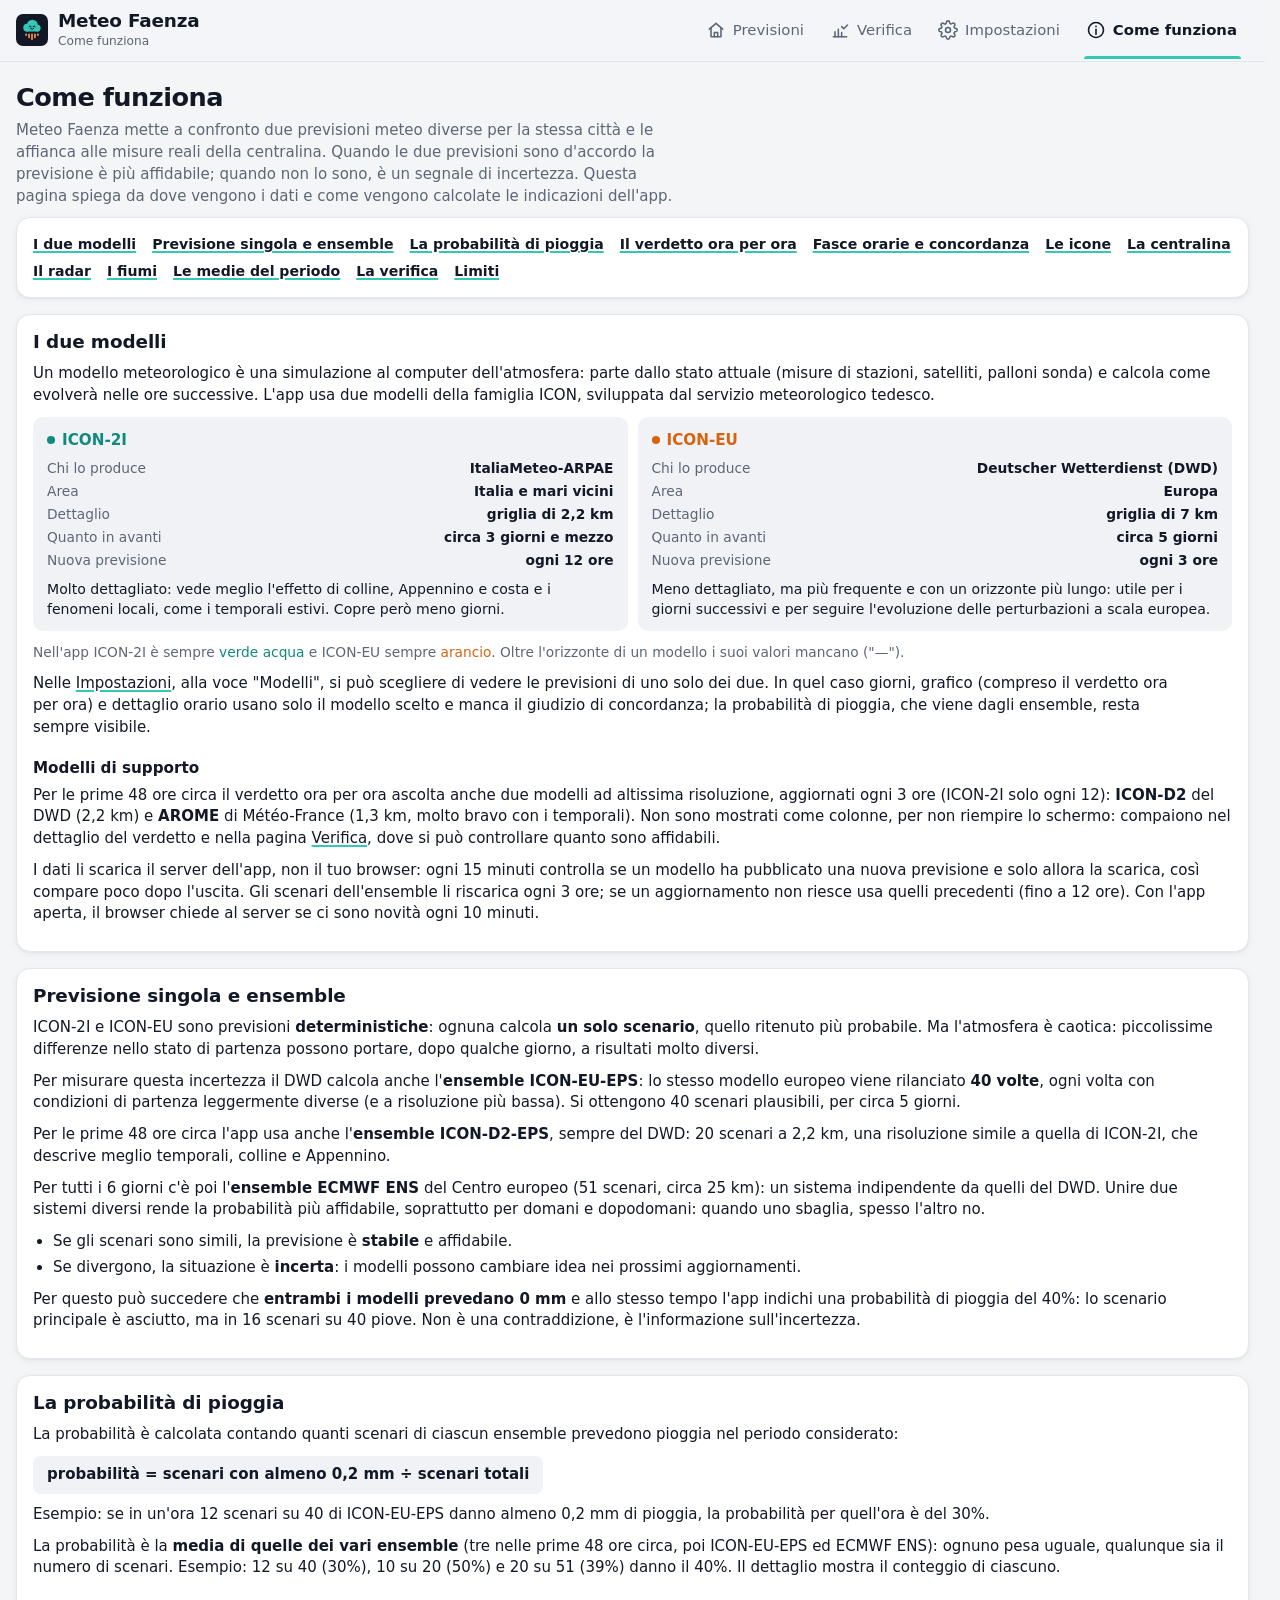
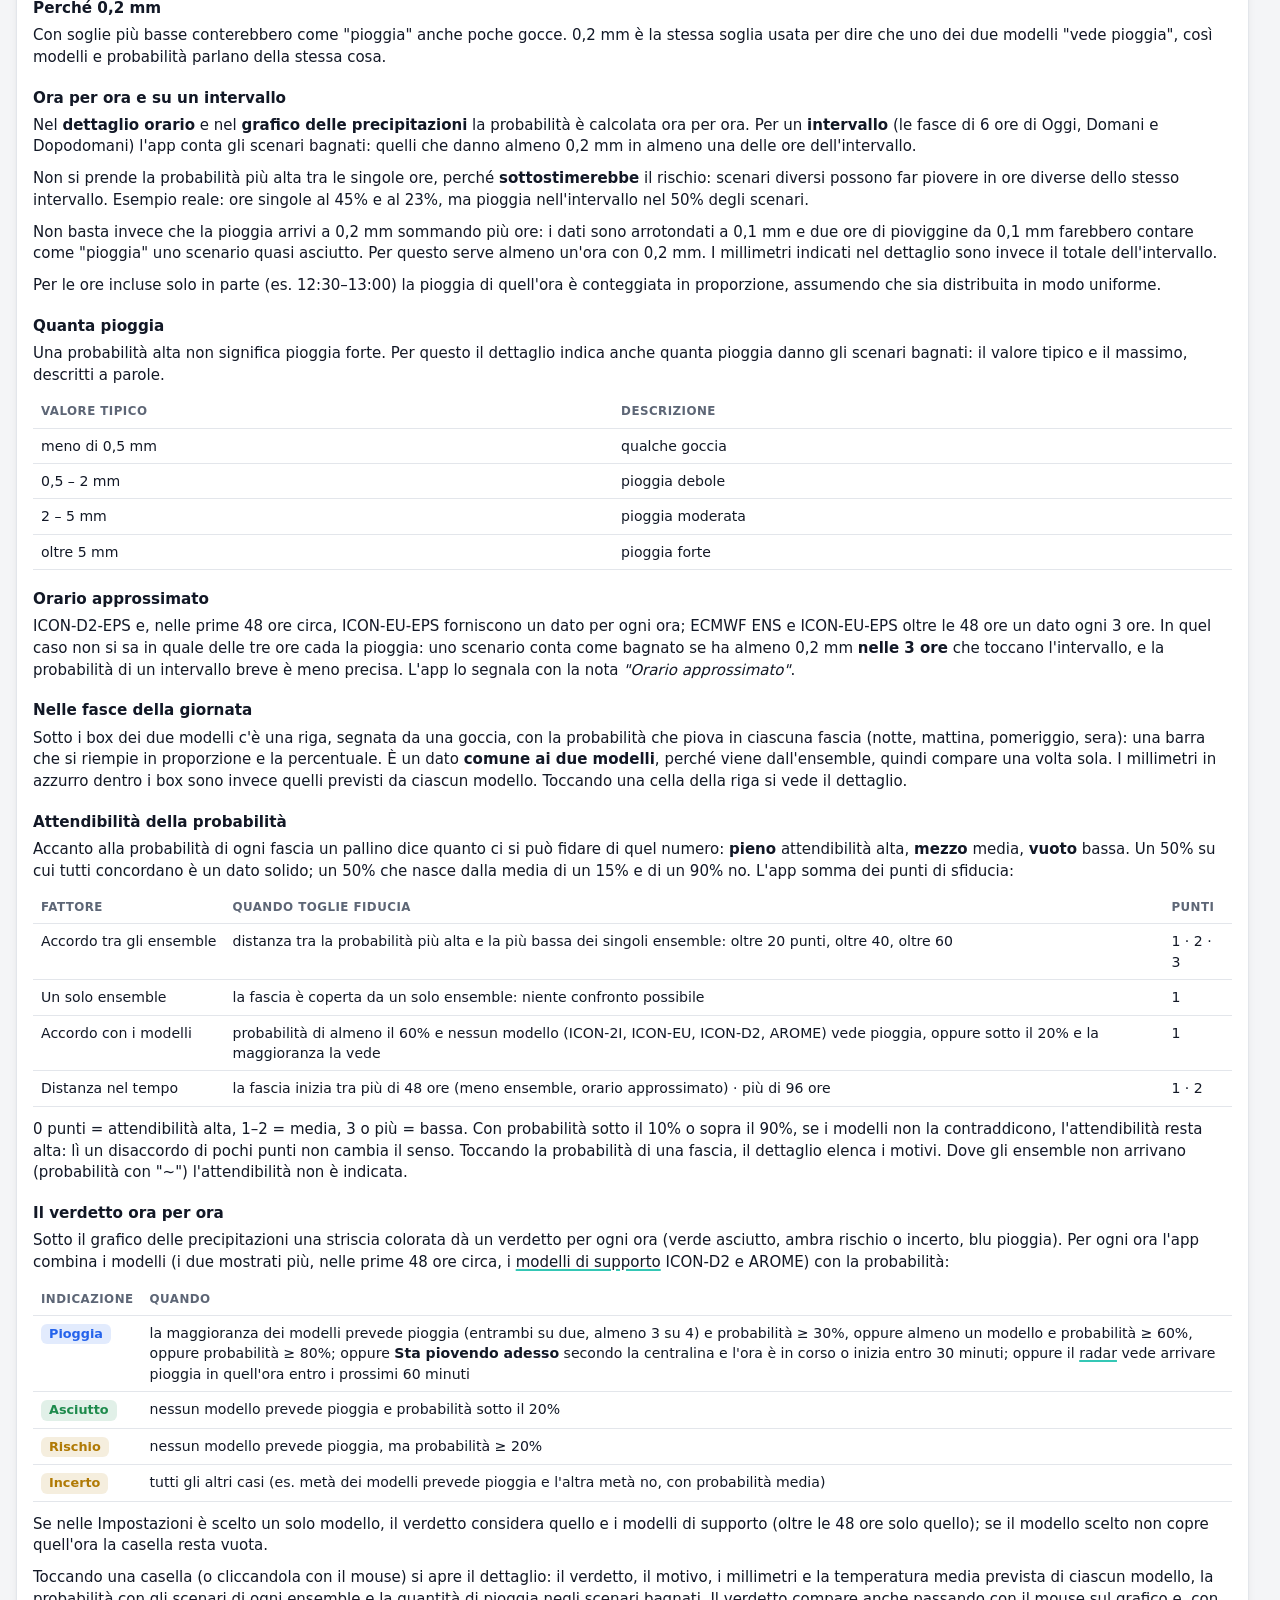
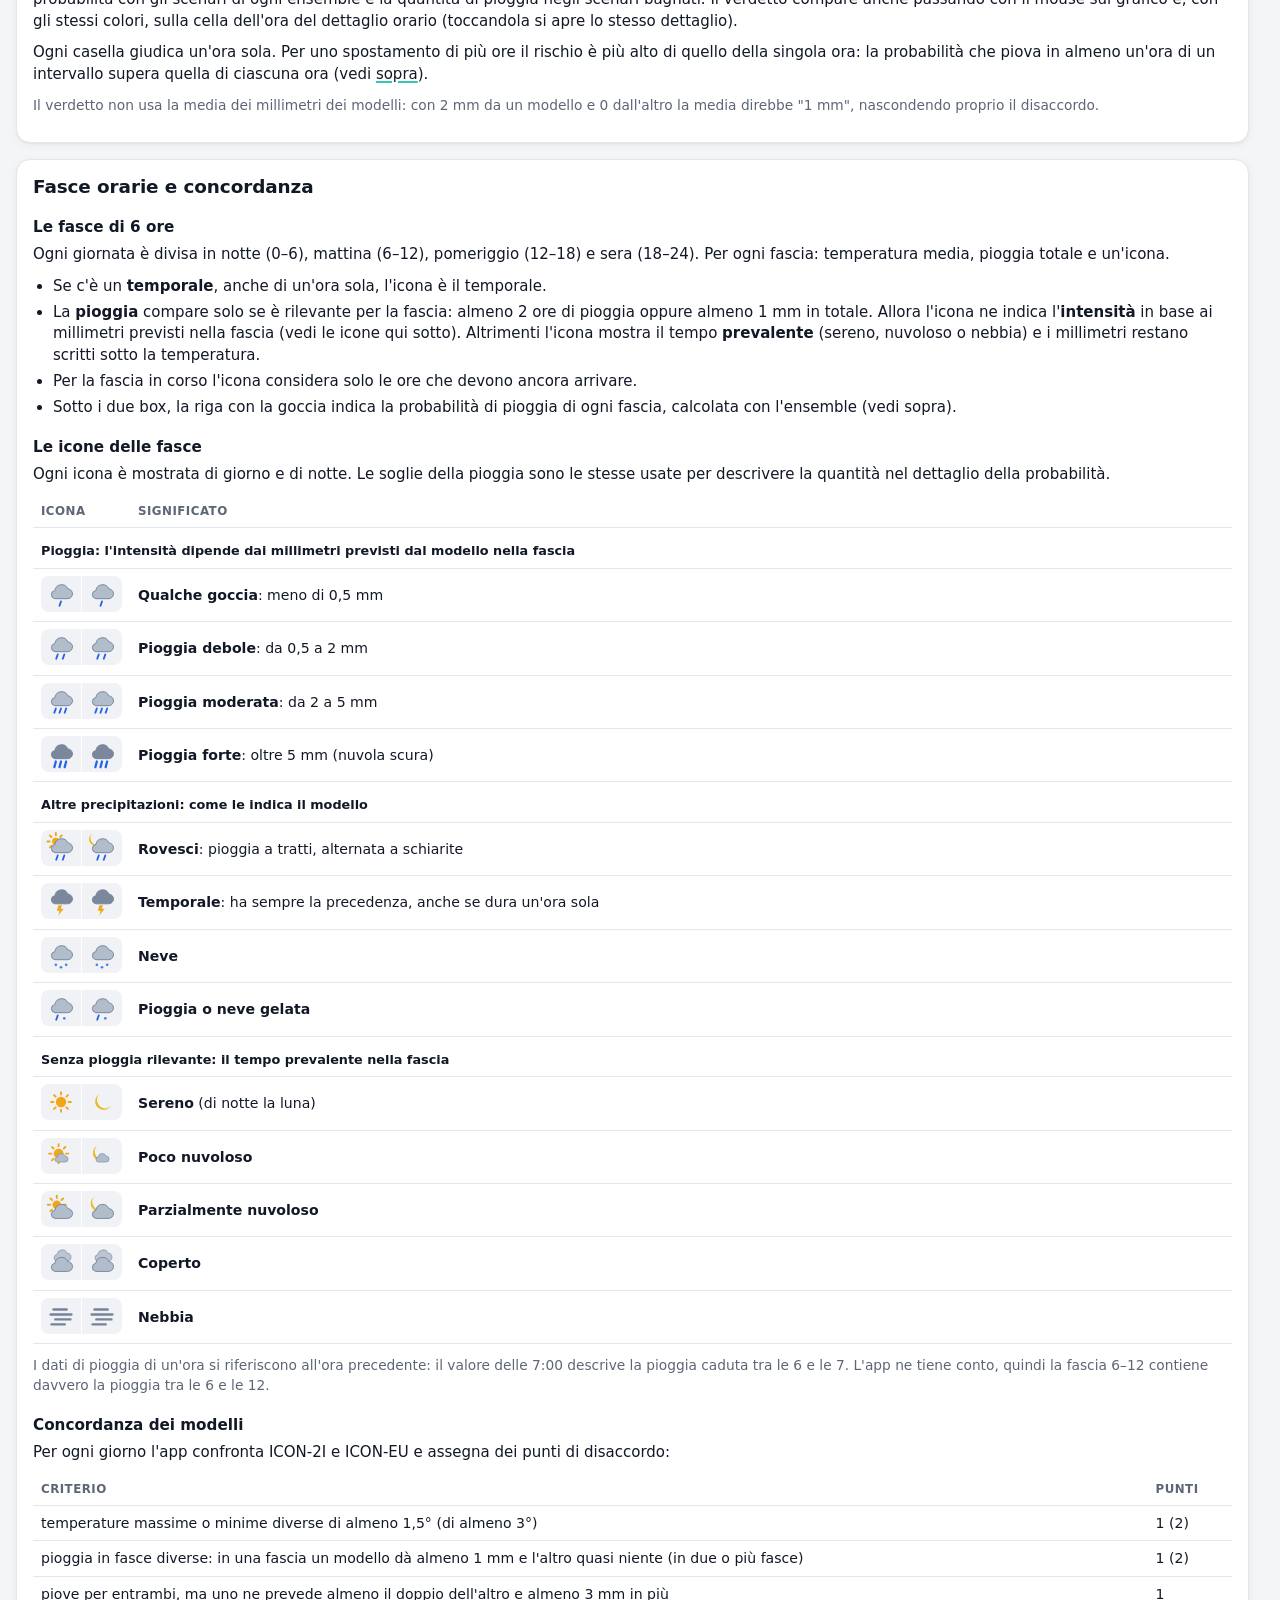
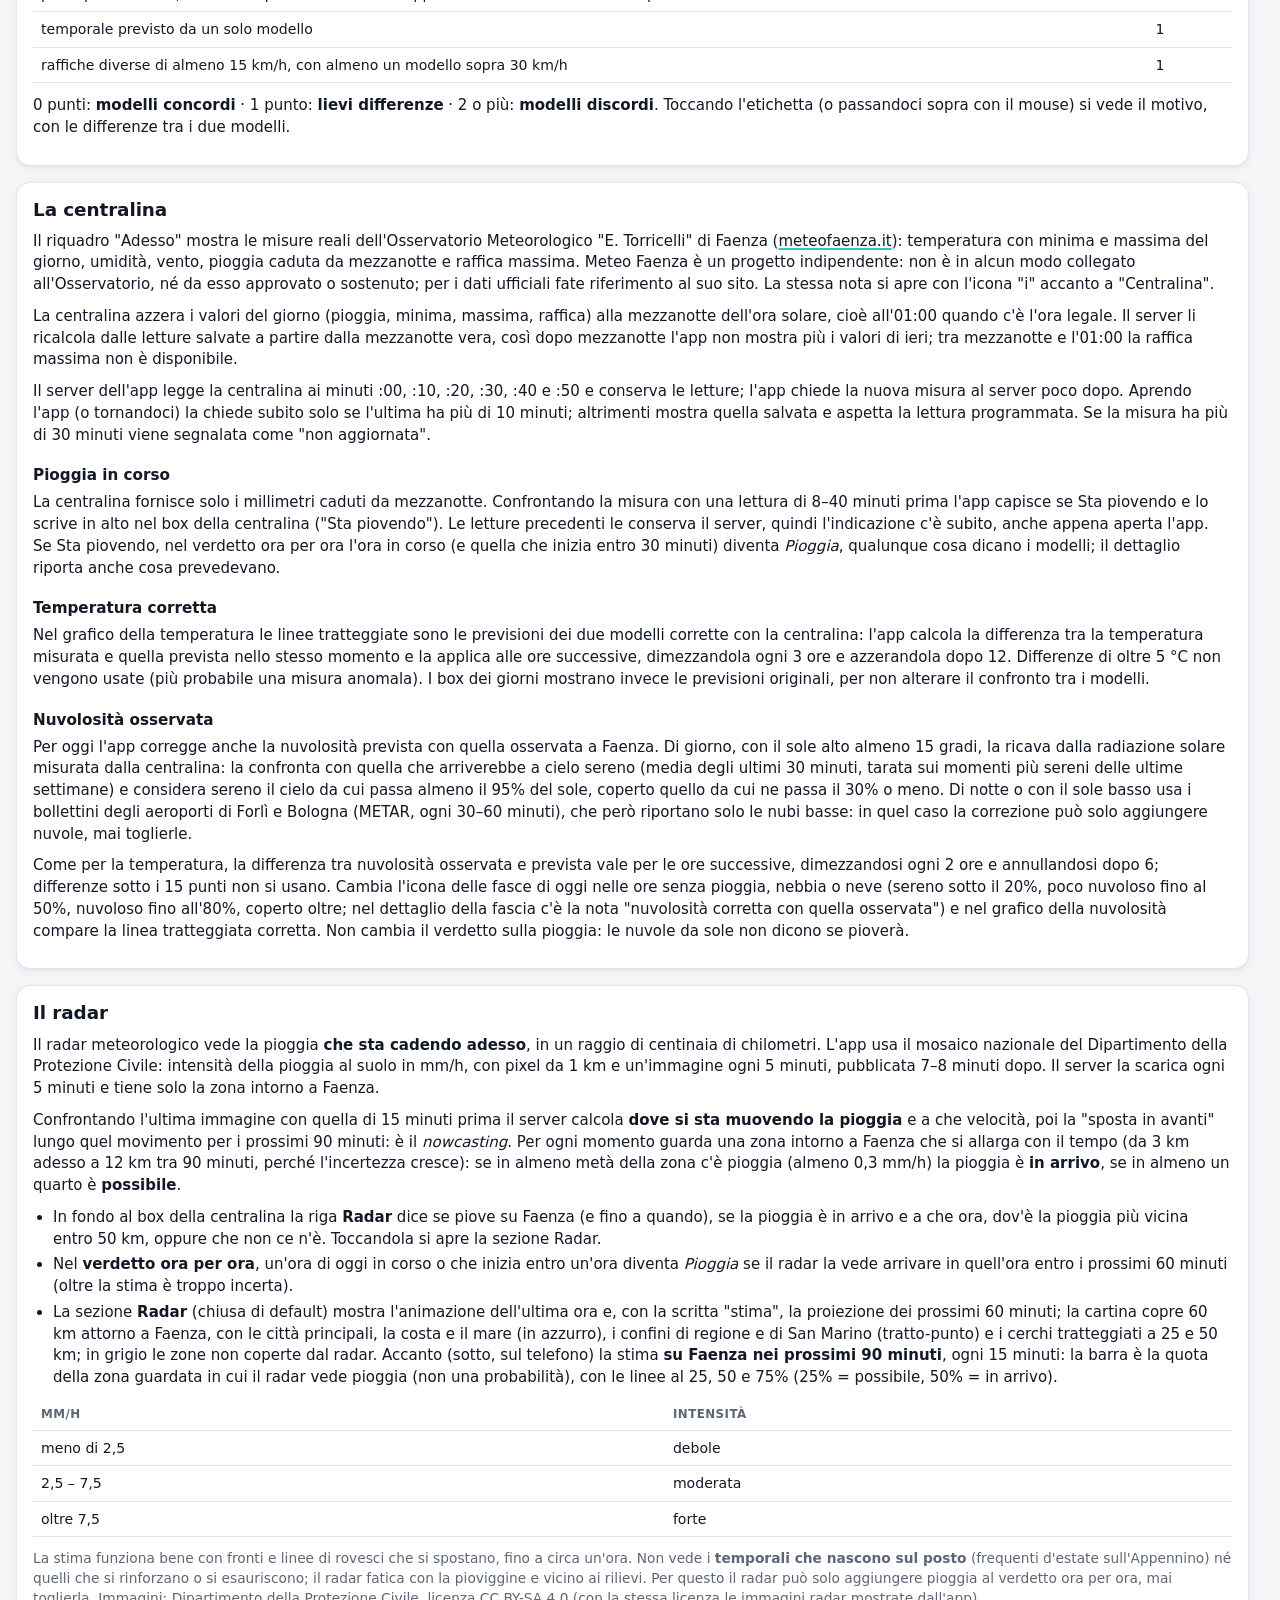
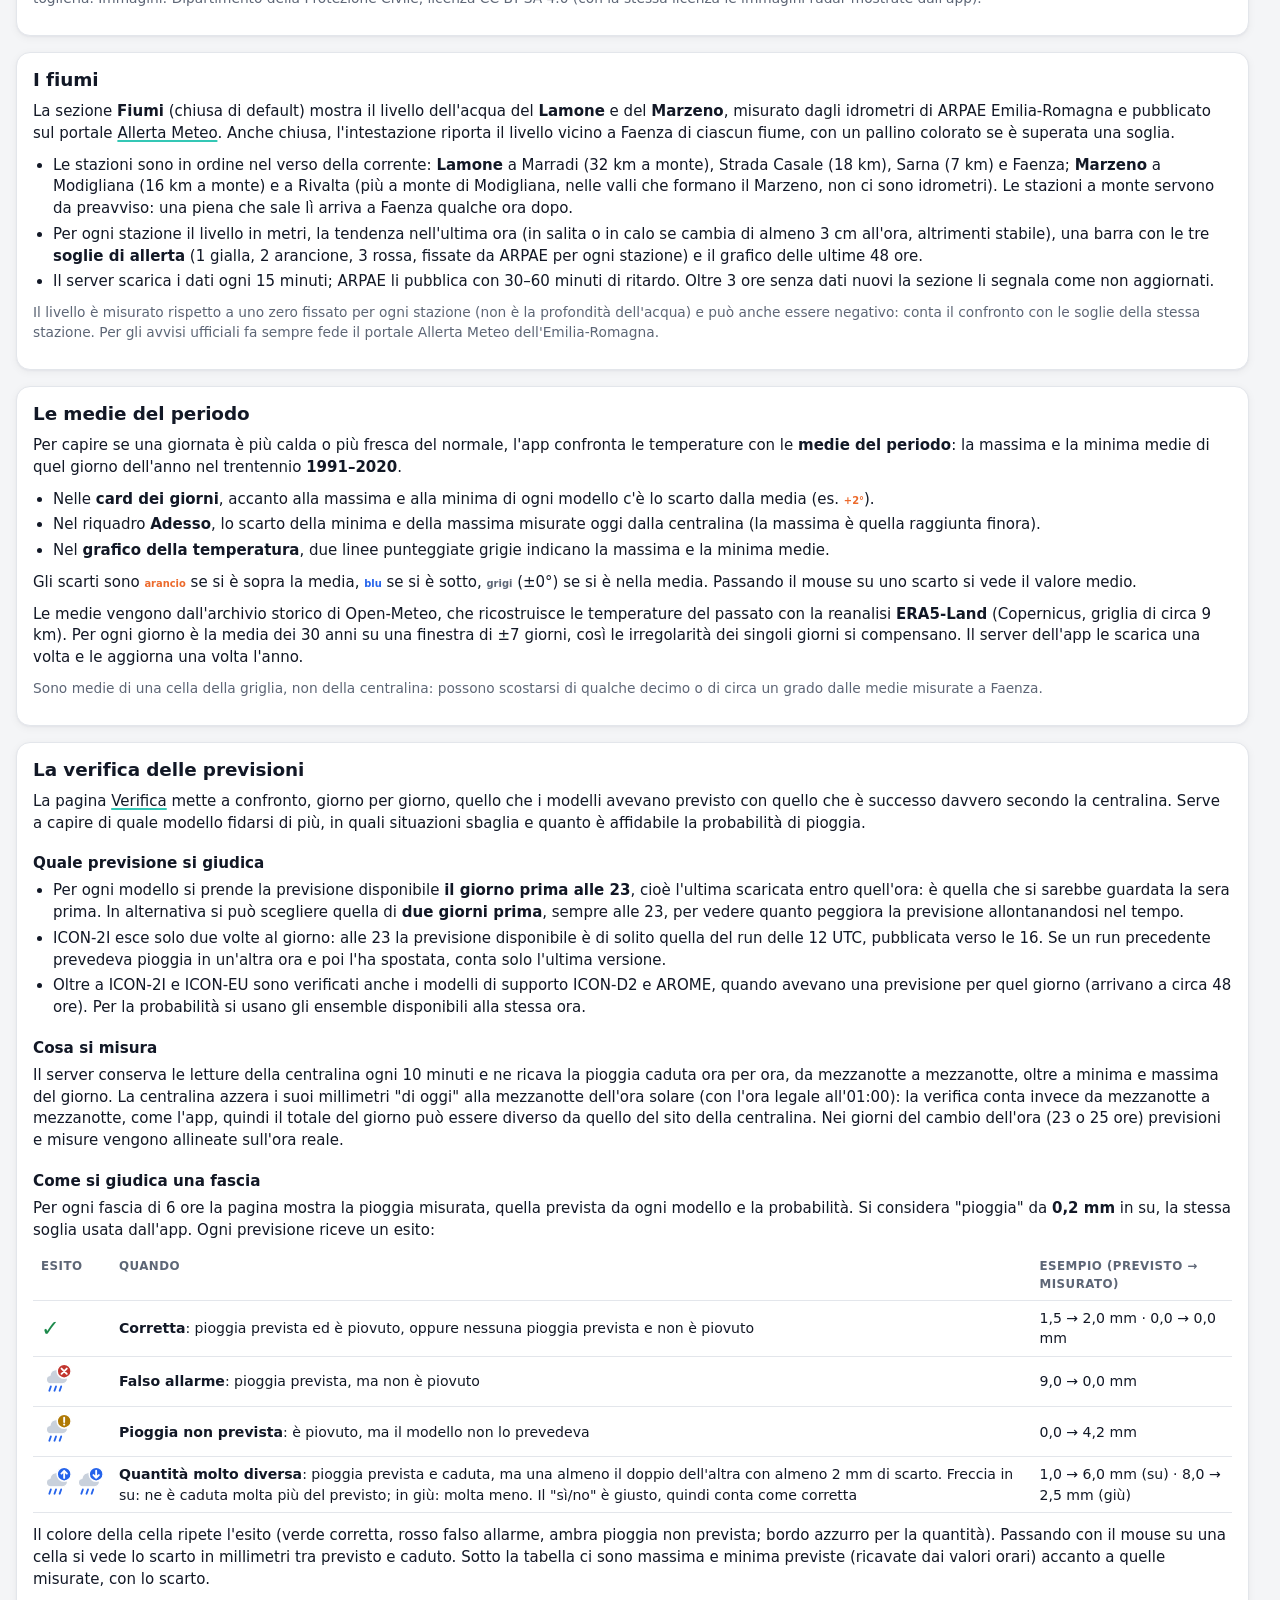
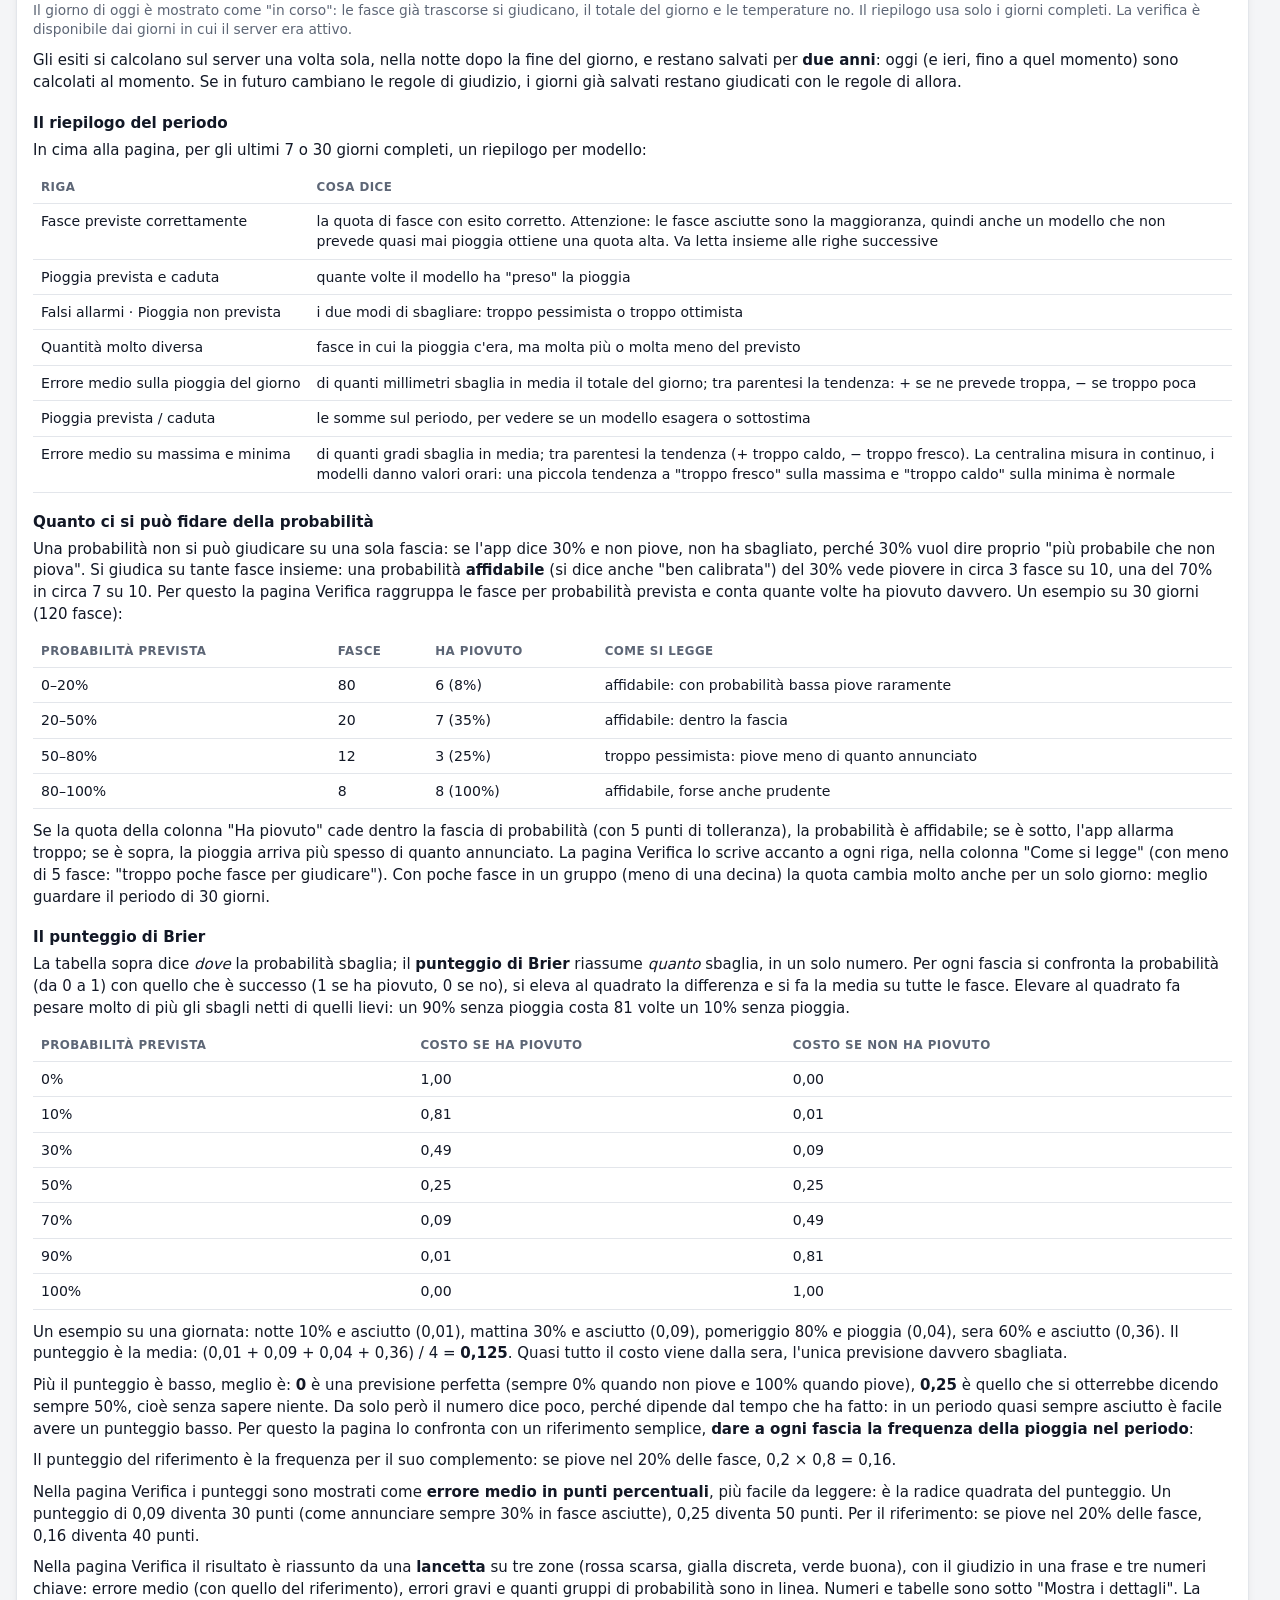
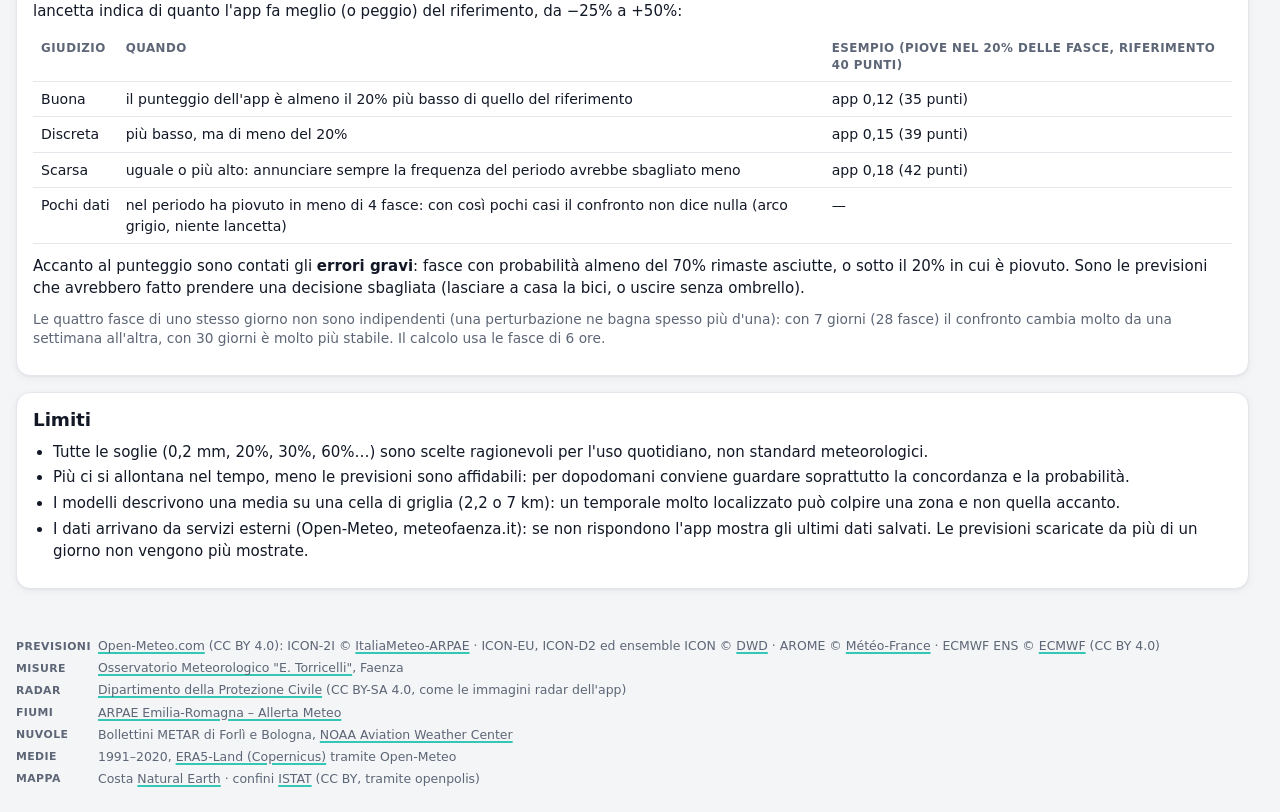
==== commit a351919c: "feat: enhance reliability assessment display; implement gauge visualization and detailed statistics " ====
--- a/info.html
+++ b/info.html
@@ -360,14 +360,14 @@
       <p>Più il punteggio è basso, meglio è: <strong>0</strong> è una previsione perfetta (sempre 0% quando non piove e 100% quando piove), <strong>0,25</strong> è quello che si otterrebbe dicendo sempre 50%, cioè senza sapere niente. Da solo però il numero dice poco, perché dipende dal tempo che ha fatto: in un periodo quasi sempre asciutto è facile avere un punteggio basso. Per questo la pagina lo confronta con un riferimento semplice, <strong>dare a ogni fascia la frequenza della pioggia nel periodo</strong>:</p>
       <p>Il punteggio del riferimento è la frequenza per il suo complemento: se piove nel 20% delle fasce, 0,2 × 0,8 = 0,16.</p>
       <p>Nella pagina Verifica i punteggi sono mostrati come <strong>errore medio in punti percentuali</strong>, più facile da leggere: è la radice quadrata del punteggio. Un punteggio di 0,09 diventa 30 punti (come annunciare sempre 30% in fasce asciutte), 0,25 diventa 50 punti. Per il riferimento: se piove nel 20% delle fasce, 0,16 diventa 40 punti.</p>
-      <p>In cima alla tabella c'è un giudizio in una frase, dal confronto tra l'app e il riferimento:</p>
+      <p>Nella pagina Verifica il risultato è riassunto da una <strong>lancetta</strong> su tre zone (rossa scarsa, gialla discreta, verde buona), con il giudizio in una frase e tre numeri chiave: errore medio (con quello del riferimento), errori gravi e quanti gruppi di probabilità sono in linea. Numeri e tabelle sono sotto "Mostra i dettagli". La lancetta indica di quanto l'app fa meglio (o peggio) del riferimento, da −25% a +50%:</p>
       <table class="info-table">
         <thead><tr><th>Giudizio</th><th>Quando</th><th>Esempio (piove nel 20% delle fasce, riferimento 40 punti)</th></tr></thead>
         <tbody>
           <tr><td>Buona</td><td>il punteggio dell'app è almeno il 20% più basso di quello del riferimento</td><td>app 0,12 (35 punti)</td></tr>
           <tr><td>Discreta</td><td>più basso, ma di meno del 20%</td><td>app 0,15 (39 punti)</td></tr>
           <tr><td>Scarsa</td><td>uguale o più alto: annunciare sempre la frequenza del periodo avrebbe sbagliato meno</td><td>app 0,18 (42 punti)</td></tr>
-          <tr><td>Troppa poca pioggia</td><td>nel periodo ha piovuto in meno di 4 fasce: con così pochi casi il confronto non dice nulla</td><td>—</td></tr>
+          <tr><td>Pochi dati</td><td>nel periodo ha piovuto in meno di 4 fasce: con così pochi casi il confronto non dice nulla (arco grigio, niente lancetta)</td><td>—</td></tr>
         </tbody>
       </table>
       <p>Accanto al punteggio sono contati gli <strong>errori gravi</strong>: fasce con probabilità almeno del 70% rimaste asciutte, o sotto il 20% in cui è piovuto. Sono le previsioni che avrebbero fatto prendere una decisione sbagliata (lasciare a casa la bici, o uscire senza ombrello).</p>
--- a/css/style.css
+++ b/css/style.css
@@ -1037,11 +1037,39 @@
 .vs-table th small, .vs-table td small { display: block; color: var(--muted); font-size: .72rem; font-weight: 500; text-transform: none; letter-spacing: 0; }
 .vs-table td small { display: inline; }
 .vs-table td { font-variant-numeric: tabular-nums; }
-/* Giudizio in una frase sull'affidabilità della probabilità (brierBlock() in verify.js) */
-.vs-verdict { margin: 0 0 10px; padding: 8px 12px; border-radius: 10px; border-left: 4px solid var(--muted); background: var(--surface-2); font-size: .9rem; text-wrap: pretty; }
-.vs-verdict.good { border-left-color: var(--good); }
-.vs-verdict.mid { border-left-color: var(--mid); }
-.vs-verdict.bad { border-left-color: var(--bad); }
+/* Affidabilità della probabilità in un colpo d'occhio (reliabilityBlock() in verify.js):
+   lancetta a tre zone, giudizio, tre numeri chiave; il resto in "Mostra i dettagli" */
+.vs-rel { display: grid; gap: 12px; }
+.vs-rel-top { display: grid; grid-template-columns: 170px minmax(0, 1fr); gap: 14px; align-items: center; }
+.vs-rel-text { display: grid; gap: 6px; justify-items: start; }
+.vs-rel-text p { margin: 0; color: var(--muted); font-size: .86rem; text-wrap: pretty; }
+.vs-gauge { width: 170px; height: auto; display: block; }
+.vs-gauge .g-arc { fill: none; stroke-width: 14; opacity: .9; }
+.vs-gauge .g-arc.bad { stroke: var(--bad); }
+.vs-gauge .g-arc.mid { stroke: var(--mid); }
+.vs-gauge .g-arc.good { stroke: var(--good); }
+.vs-gauge.few .g-arc { stroke: var(--muted); opacity: .3; }
+.vs-gauge .g-needle { stroke: var(--text); stroke-width: 3; stroke-linecap: round; }
+.vs-gauge .g-hub { fill: var(--text); }
+.vs-gauge .g-label { fill: var(--text); font-size: 13px; font-weight: 700; font-family: var(--font); }
+.vs-chip { font-size: .78rem; font-weight: 700; padding: 3px 10px; border-radius: 999px; white-space: nowrap; }
+.vs-chip.good { background: color-mix(in srgb, var(--good) 16%, var(--surface)); color: var(--good); }
+.vs-chip.mid { background: color-mix(in srgb, var(--mid) 20%, var(--surface)); color: color-mix(in srgb, var(--mid) 65%, var(--text)); }
+.vs-chip.bad { background: color-mix(in srgb, var(--bad) 14%, var(--surface)); color: var(--bad); }
+.vs-chip.few { background: var(--surface-2); color: var(--muted); }
+.vs-kpis { display: grid; grid-template-columns: repeat(3, minmax(0, 1fr)); gap: 1px; border-radius: 10px; overflow: hidden; }
+.vs-kpis > div { background: var(--surface-2); padding: 8px 10px; display: grid; gap: 1px; min-width: 0; }
+.vs-kpis span { font-size: .68rem; color: var(--muted); text-transform: uppercase; letter-spacing: .04em; font-weight: 650; }
+.vs-kpis b { font-size: 1.1rem; font-variant-numeric: tabular-nums; }
+.vs-kpis small { color: var(--muted); font-size: .72rem; }
+.vs-rel-more { border-top: 1px solid var(--border); padding-top: 8px; }
+.vs-rel-more summary { cursor: pointer; font-weight: 600; font-size: .86rem; }
+.vs-rel-more summary::marker { color: var(--muted); }
+.vs-rel-more[open] summary { margin-bottom: 8px; }
+@container vsum (max-width: 420px) {
+  .vs-rel-top { grid-template-columns: 1fr; justify-items: center; text-align: center; }
+  .vs-rel-text { justify-items: center; }
+}
 .vs-table thead th { white-space: nowrap; }
 .vt thead .sm, .vs-table thead .sm { display: none; }
 .vs-table i[class^="dot-"], .vt i[class^="dot-"], .vd-list i[class^="dot-"] { display: inline-block; width: 7px; height: 7px; border-radius: 50%; margin-right: 5px; vertical-align: middle; }
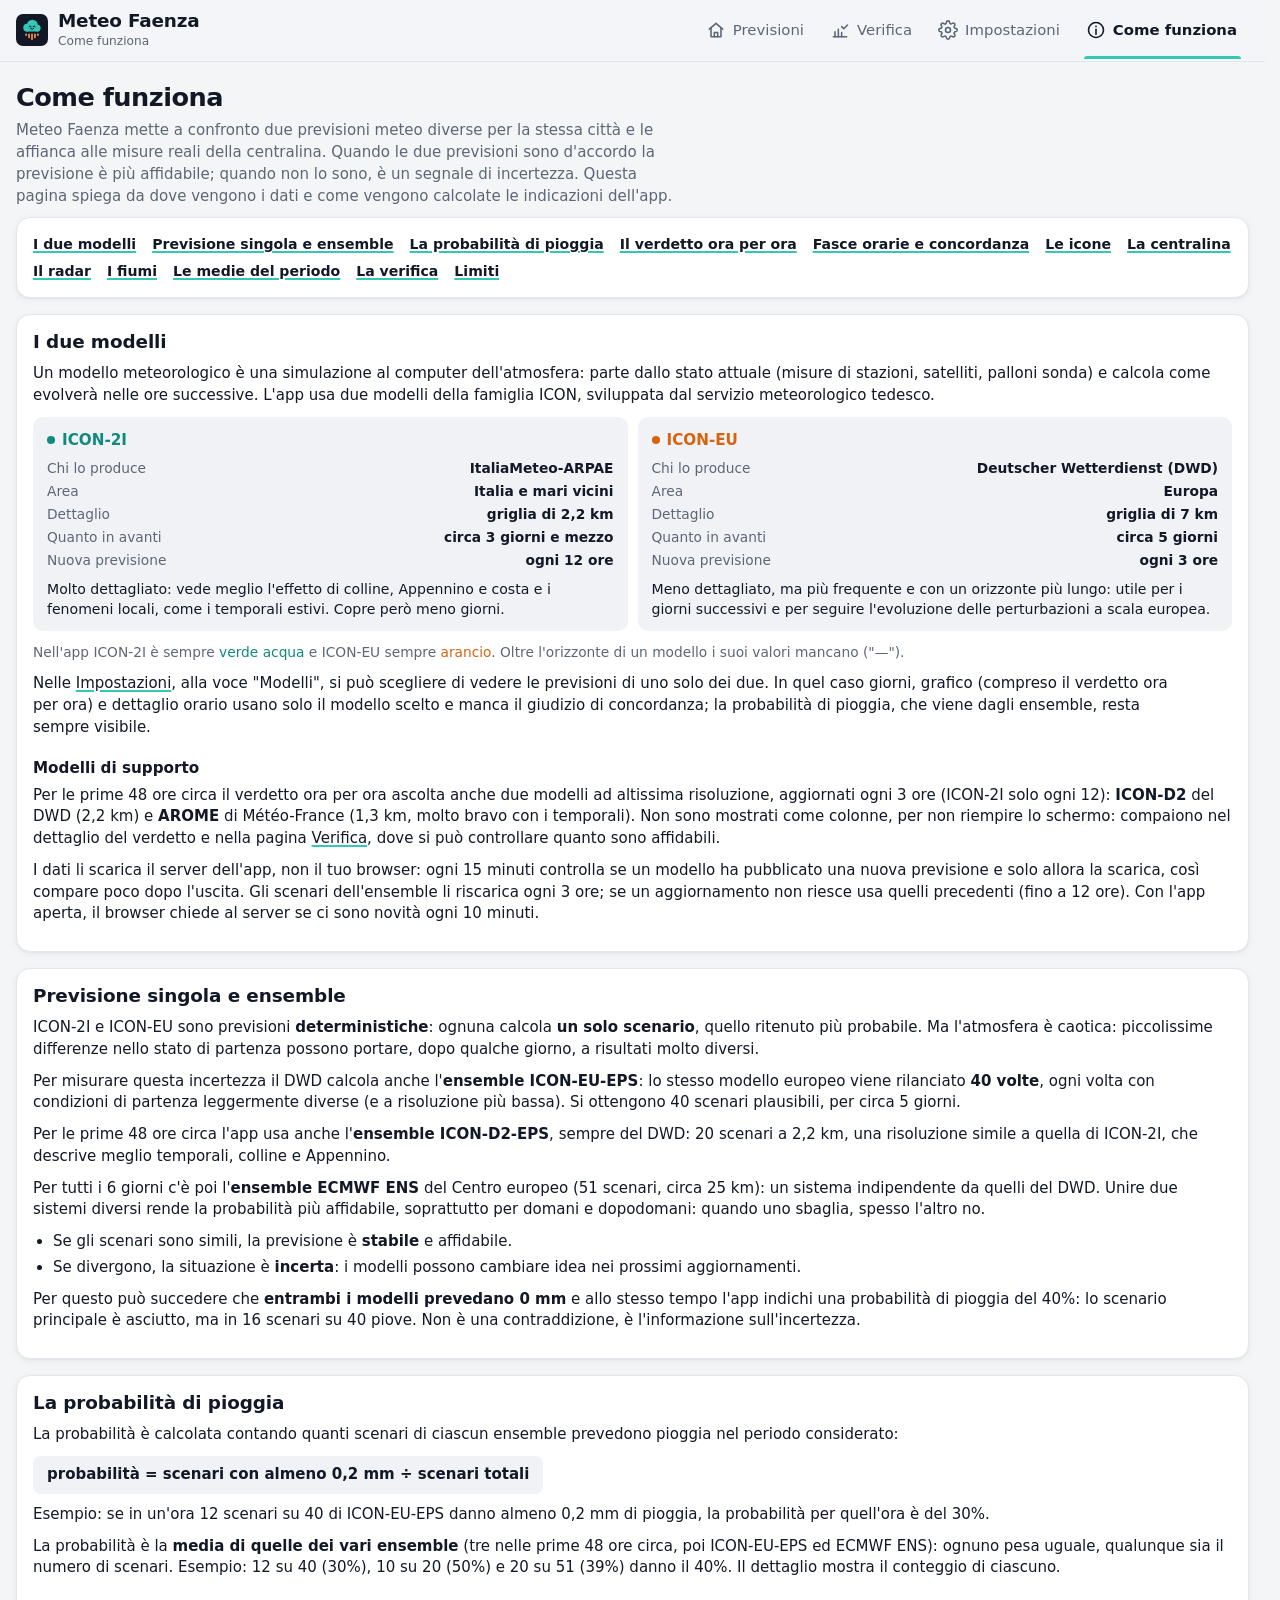
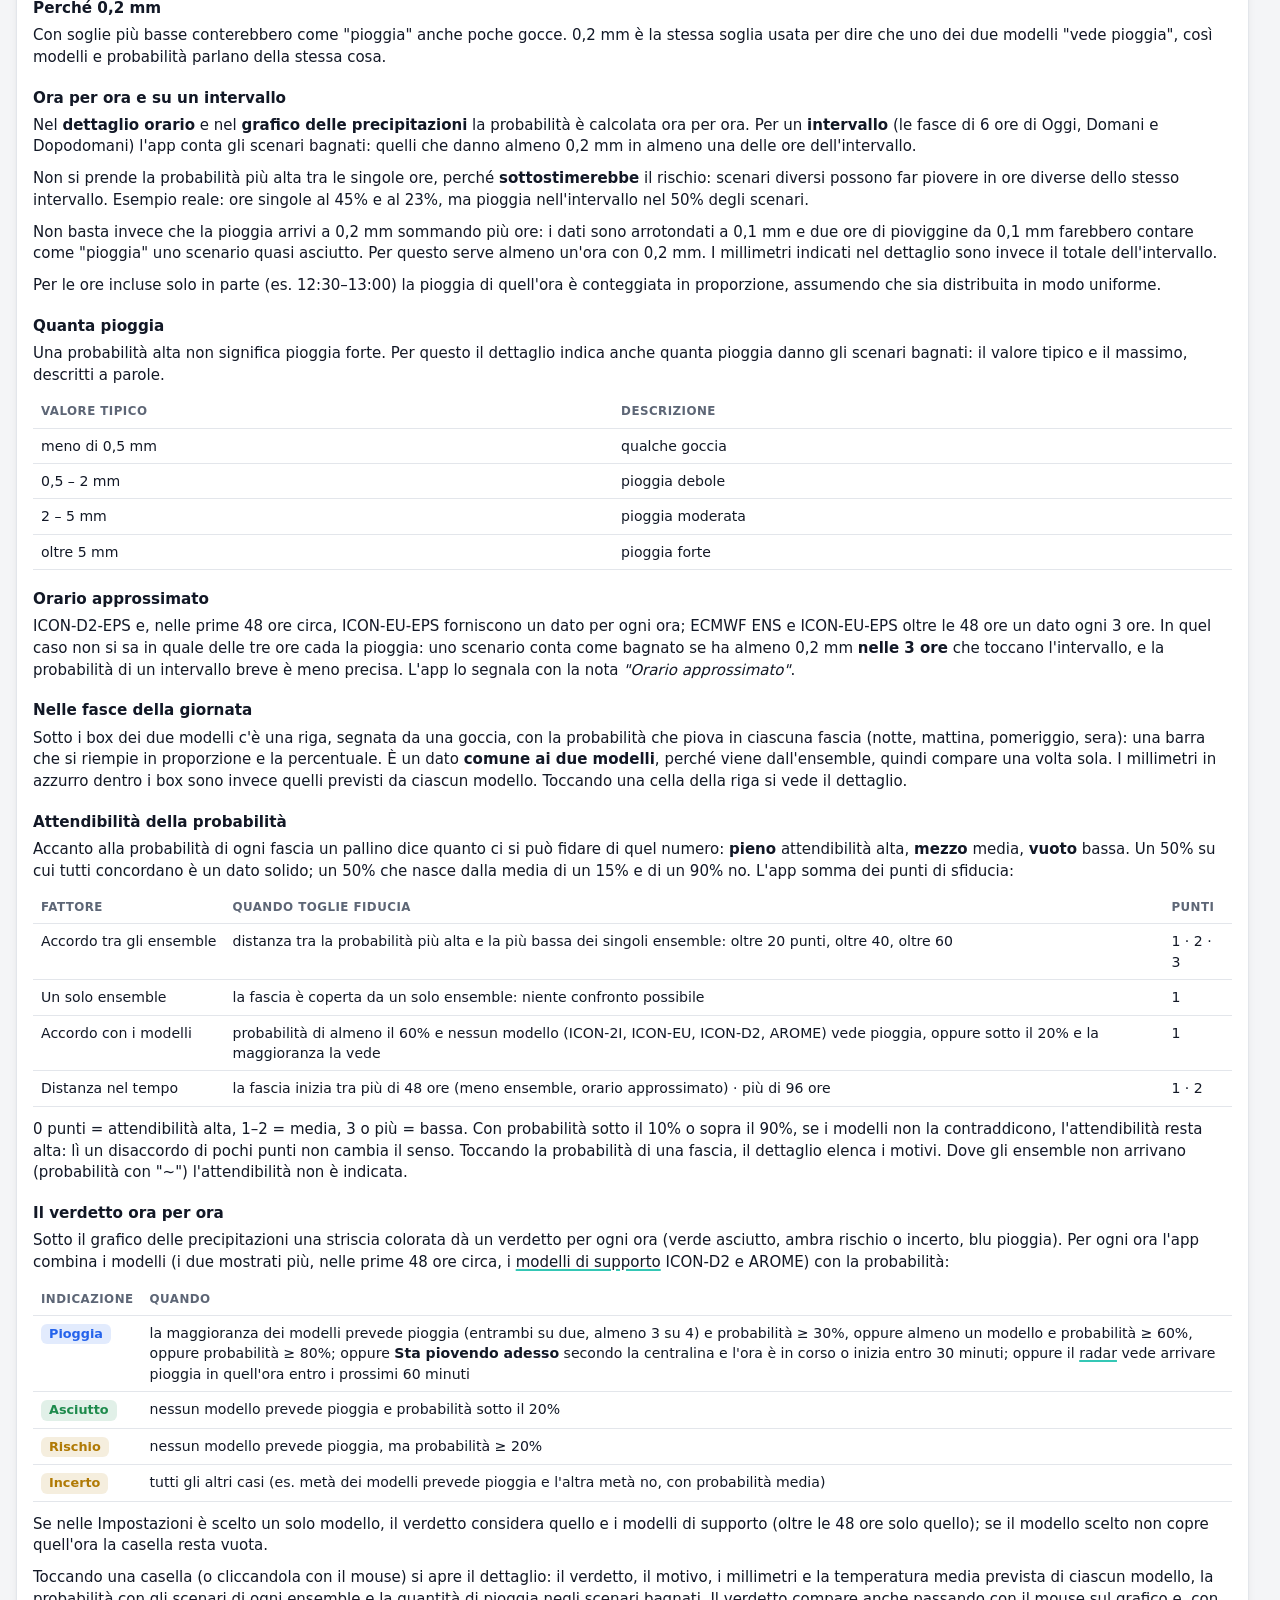
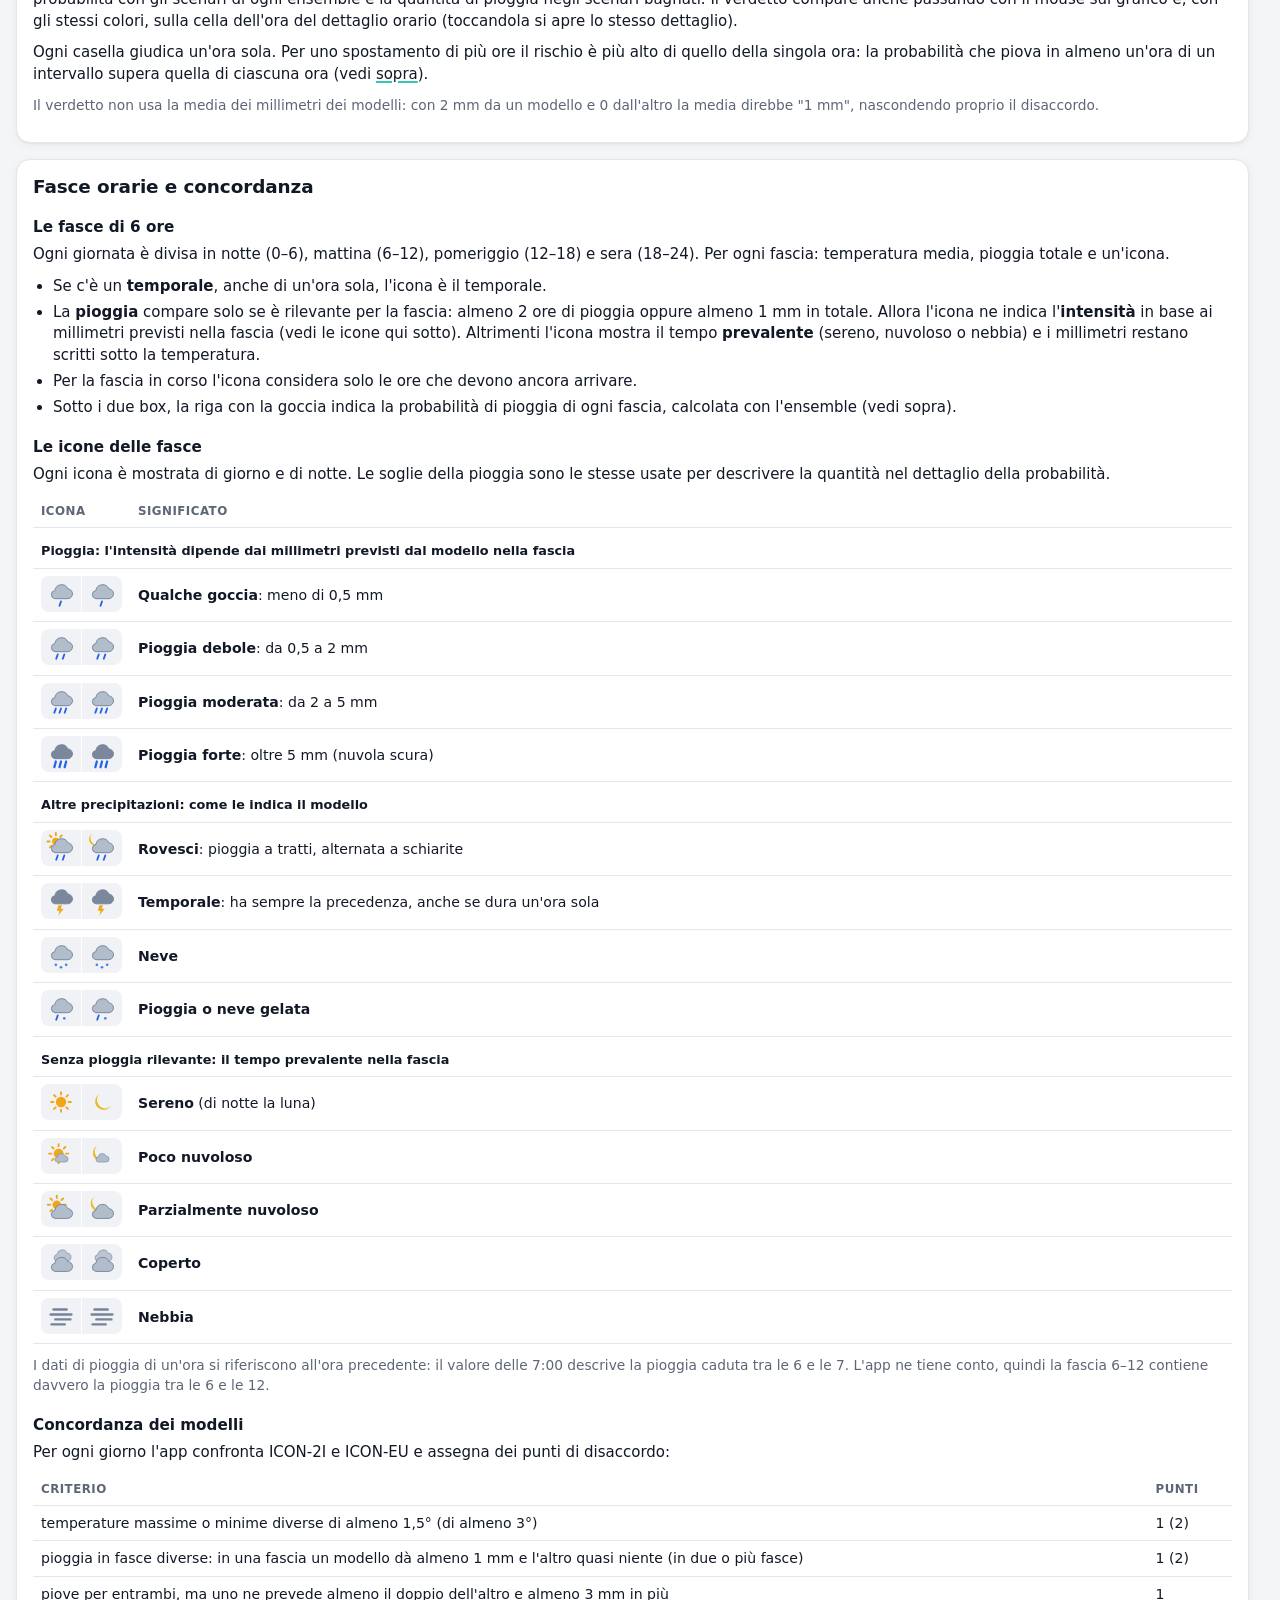
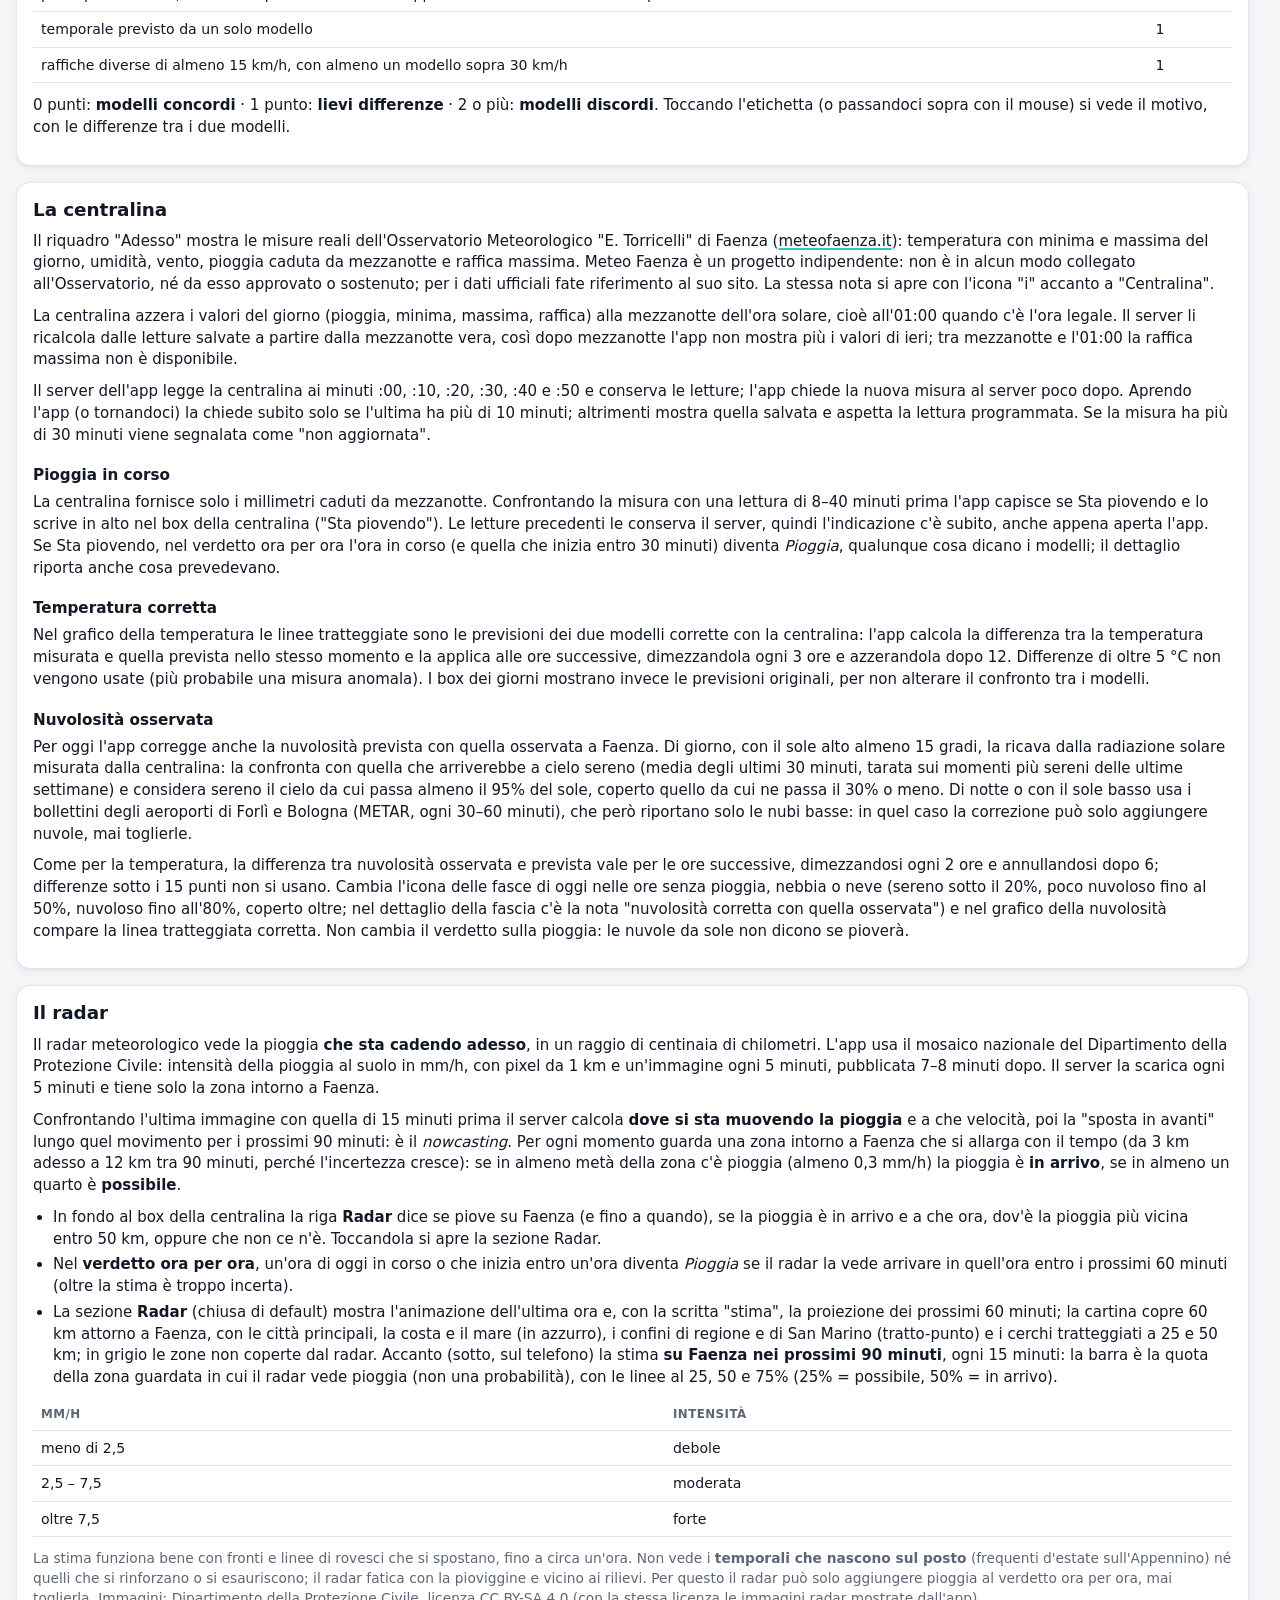
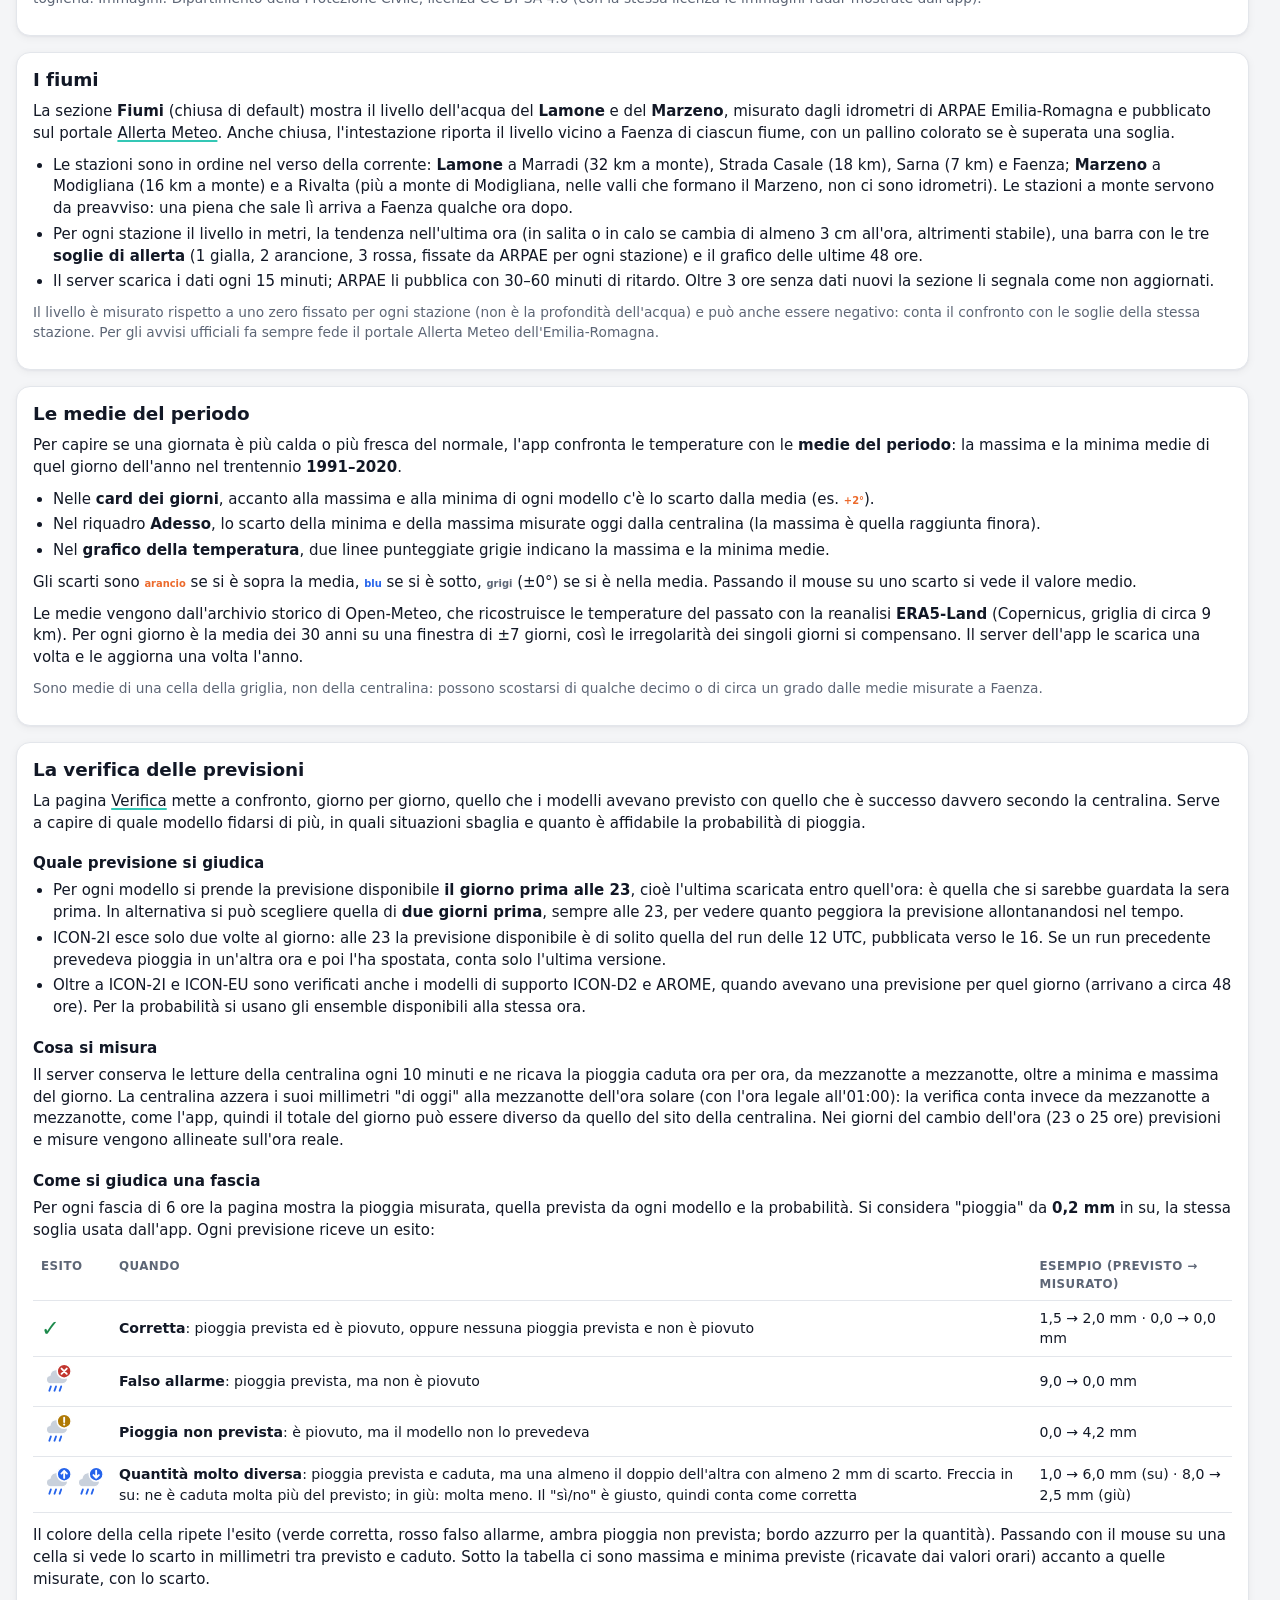
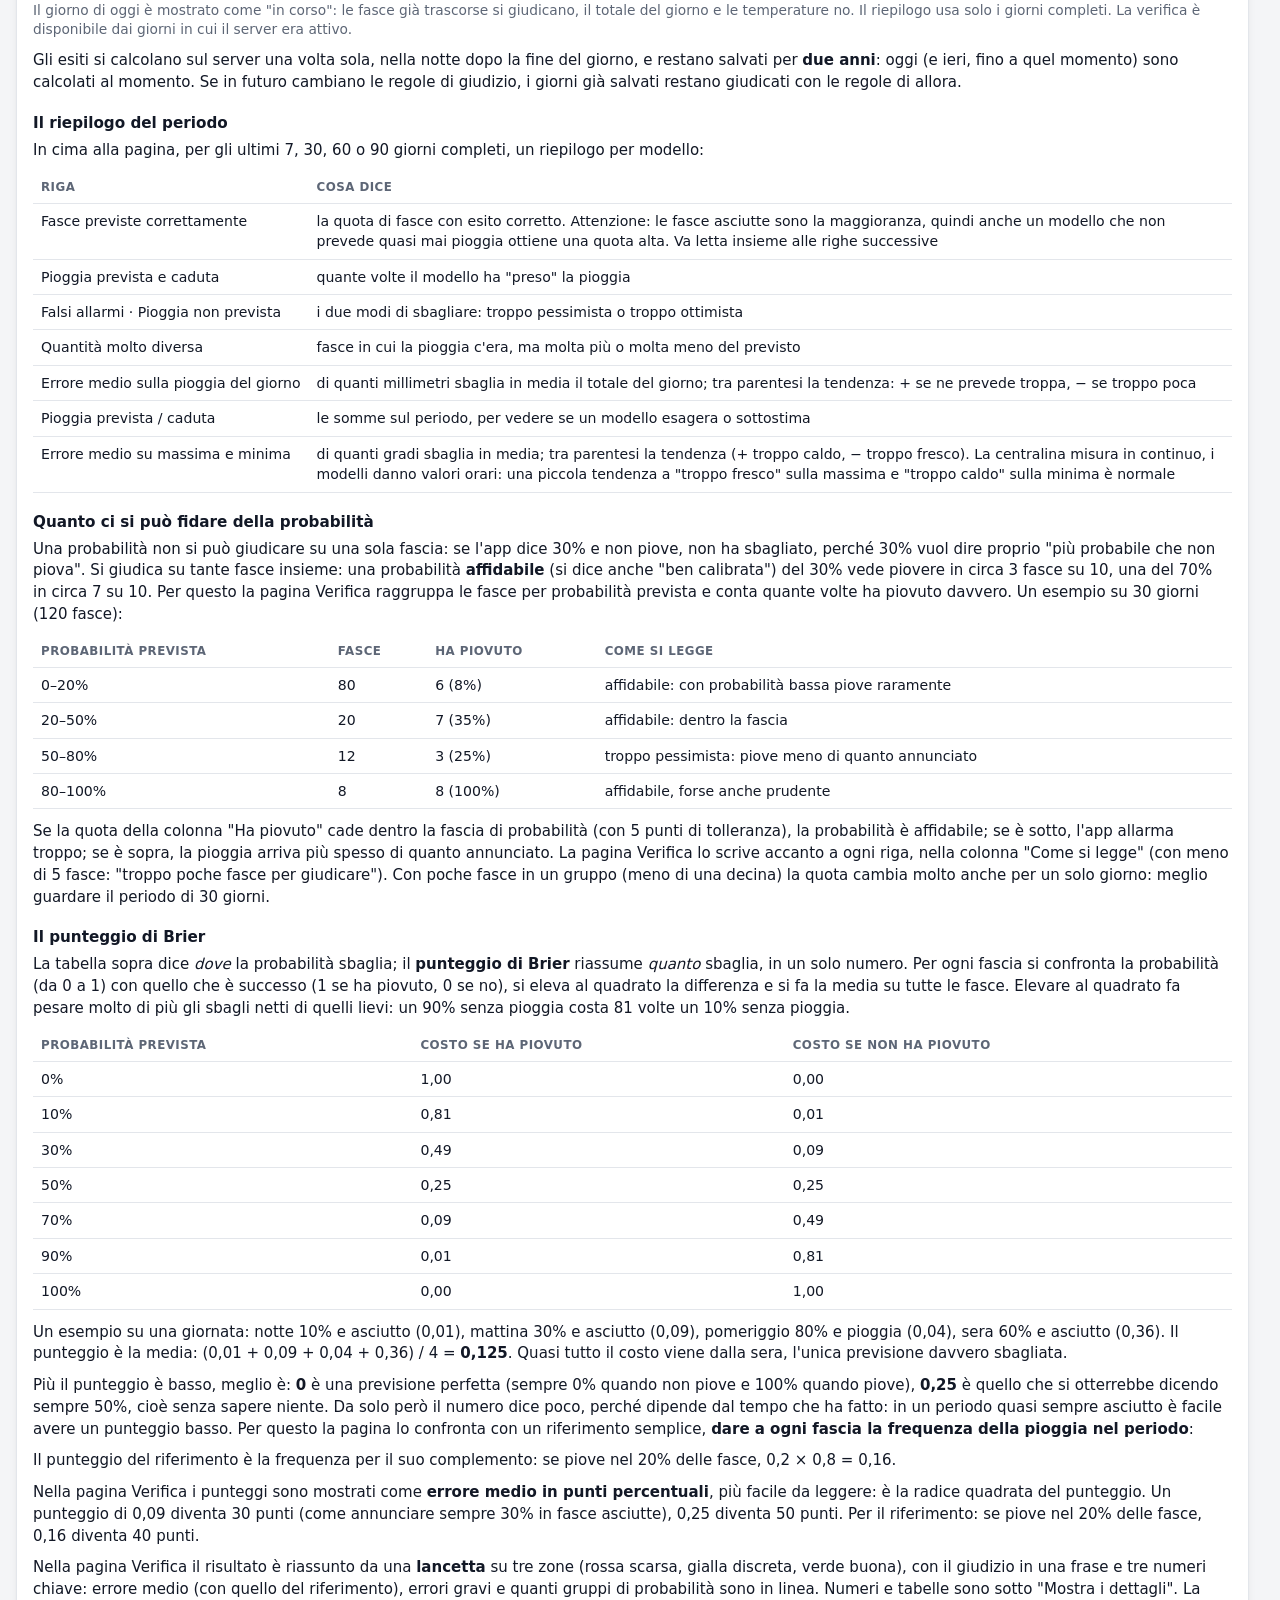
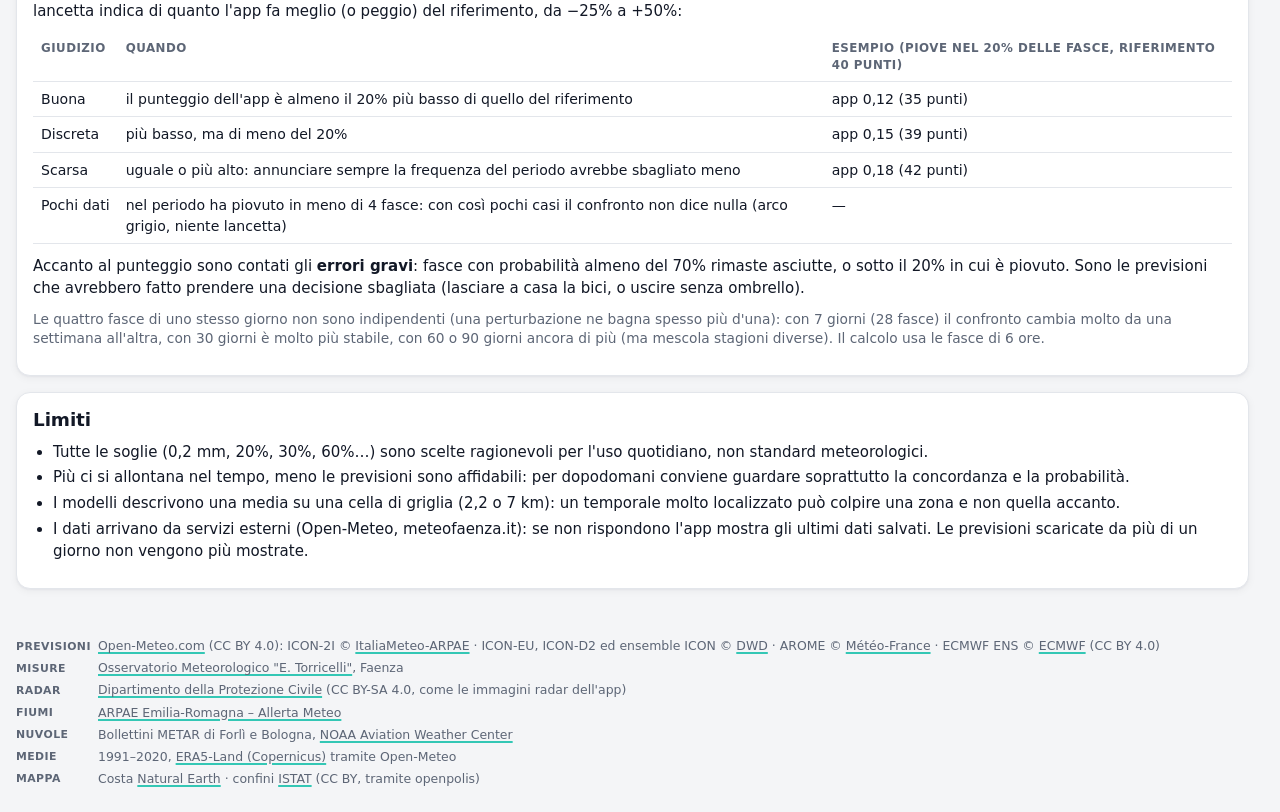
==== commit 9da784f4: "feat: expand verification period options; add support for 60 and 90 days in settings and UI" ====
--- a/info.html
+++ b/info.html
@@ -315,7 +315,7 @@
       <p>Gli esiti si calcolano sul server una volta sola, nella notte dopo la fine del giorno, e restano salvati per <strong>due anni</strong>: oggi (e ieri, fino a quel momento) sono calcolati al momento. Se in futuro cambiano le regole di giudizio, i giorni già salvati restano giudicati con le regole di allora.</p>
 
       <h3>Il riepilogo del periodo</h3>
-      <p>In cima alla pagina, per gli ultimi 7 o 30 giorni completi, un riepilogo per modello:</p>
+      <p>In cima alla pagina, per gli ultimi 7, 30, 60 o 90 giorni completi, un riepilogo per modello:</p>
       <table class="info-table">
         <thead><tr><th>Riga</th><th>Cosa dice</th></tr></thead>
         <tbody>
@@ -371,7 +371,7 @@
         </tbody>
       </table>
       <p>Accanto al punteggio sono contati gli <strong>errori gravi</strong>: fasce con probabilità almeno del 70% rimaste asciutte, o sotto il 20% in cui è piovuto. Sono le previsioni che avrebbero fatto prendere una decisione sbagliata (lasciare a casa la bici, o uscire senza ombrello).</p>
-      <p class="info-note">Le quattro fasce di uno stesso giorno non sono indipendenti (una perturbazione ne bagna spesso più d'una): con 7 giorni (28 fasce) il confronto cambia molto da una settimana all'altra, con 30 giorni è molto più stabile. Il calcolo usa le fasce di 6 ore.</p>
+      <p class="info-note">Le quattro fasce di uno stesso giorno non sono indipendenti (una perturbazione ne bagna spesso più d'una): con 7 giorni (28 fasce) il confronto cambia molto da una settimana all'altra, con 30 giorni è molto più stabile, con 60 o 90 giorni ancora di più (ma mescola stagioni diverse). Il calcolo usa le fasce di 6 ore.</p>
     </section>
 
     <section class="card" id="limiti">
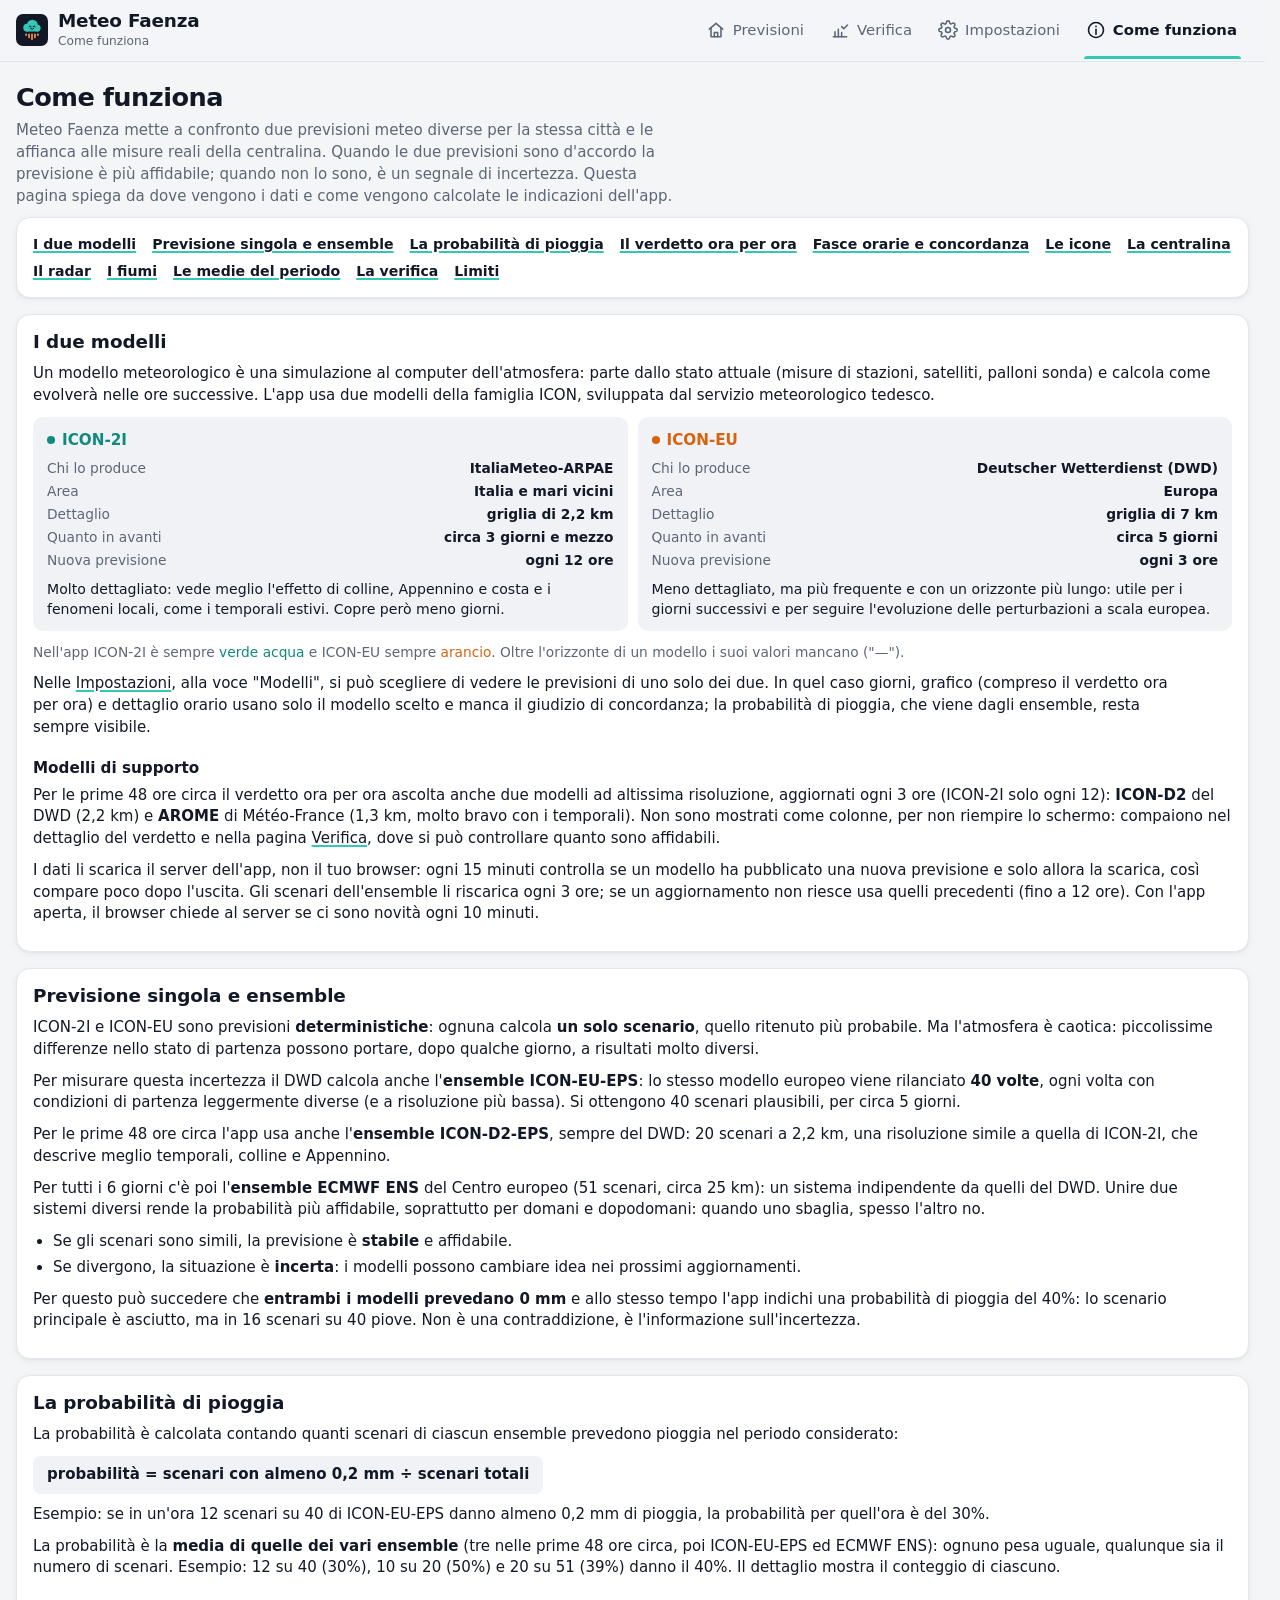
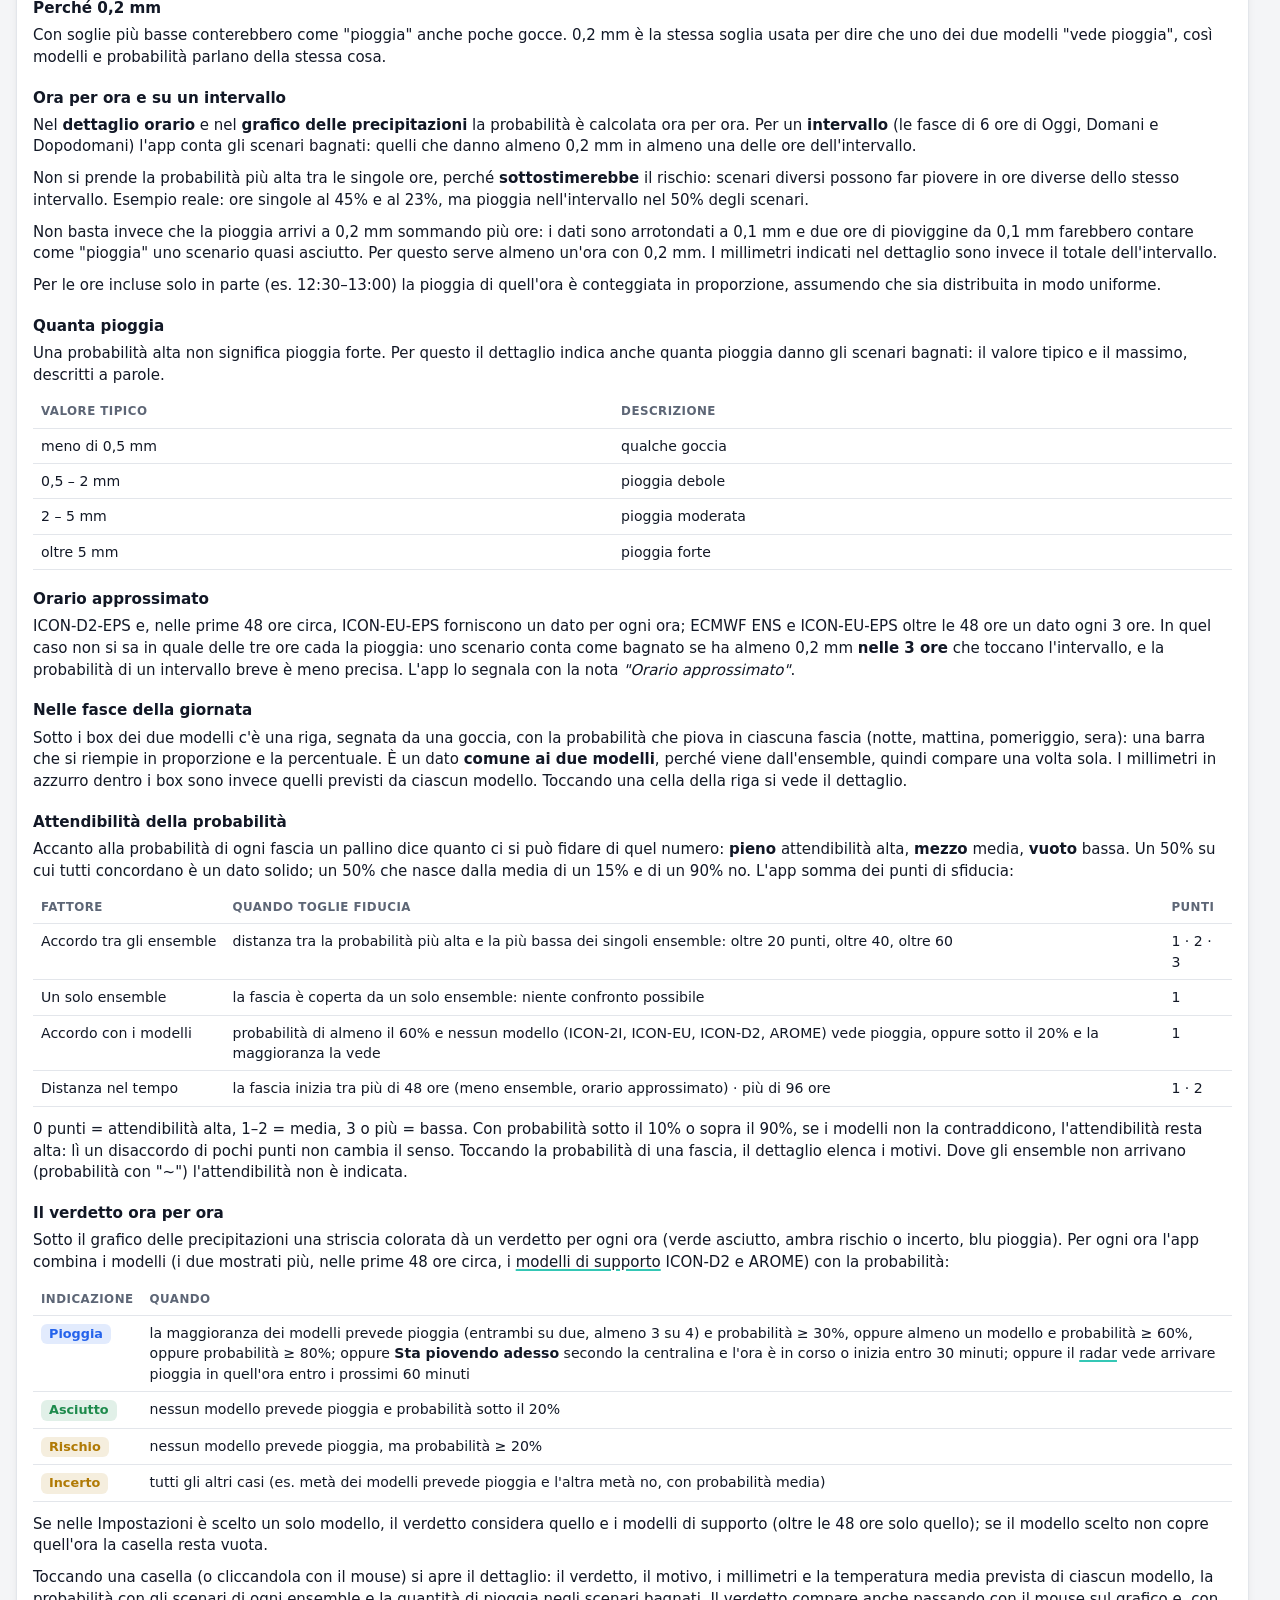
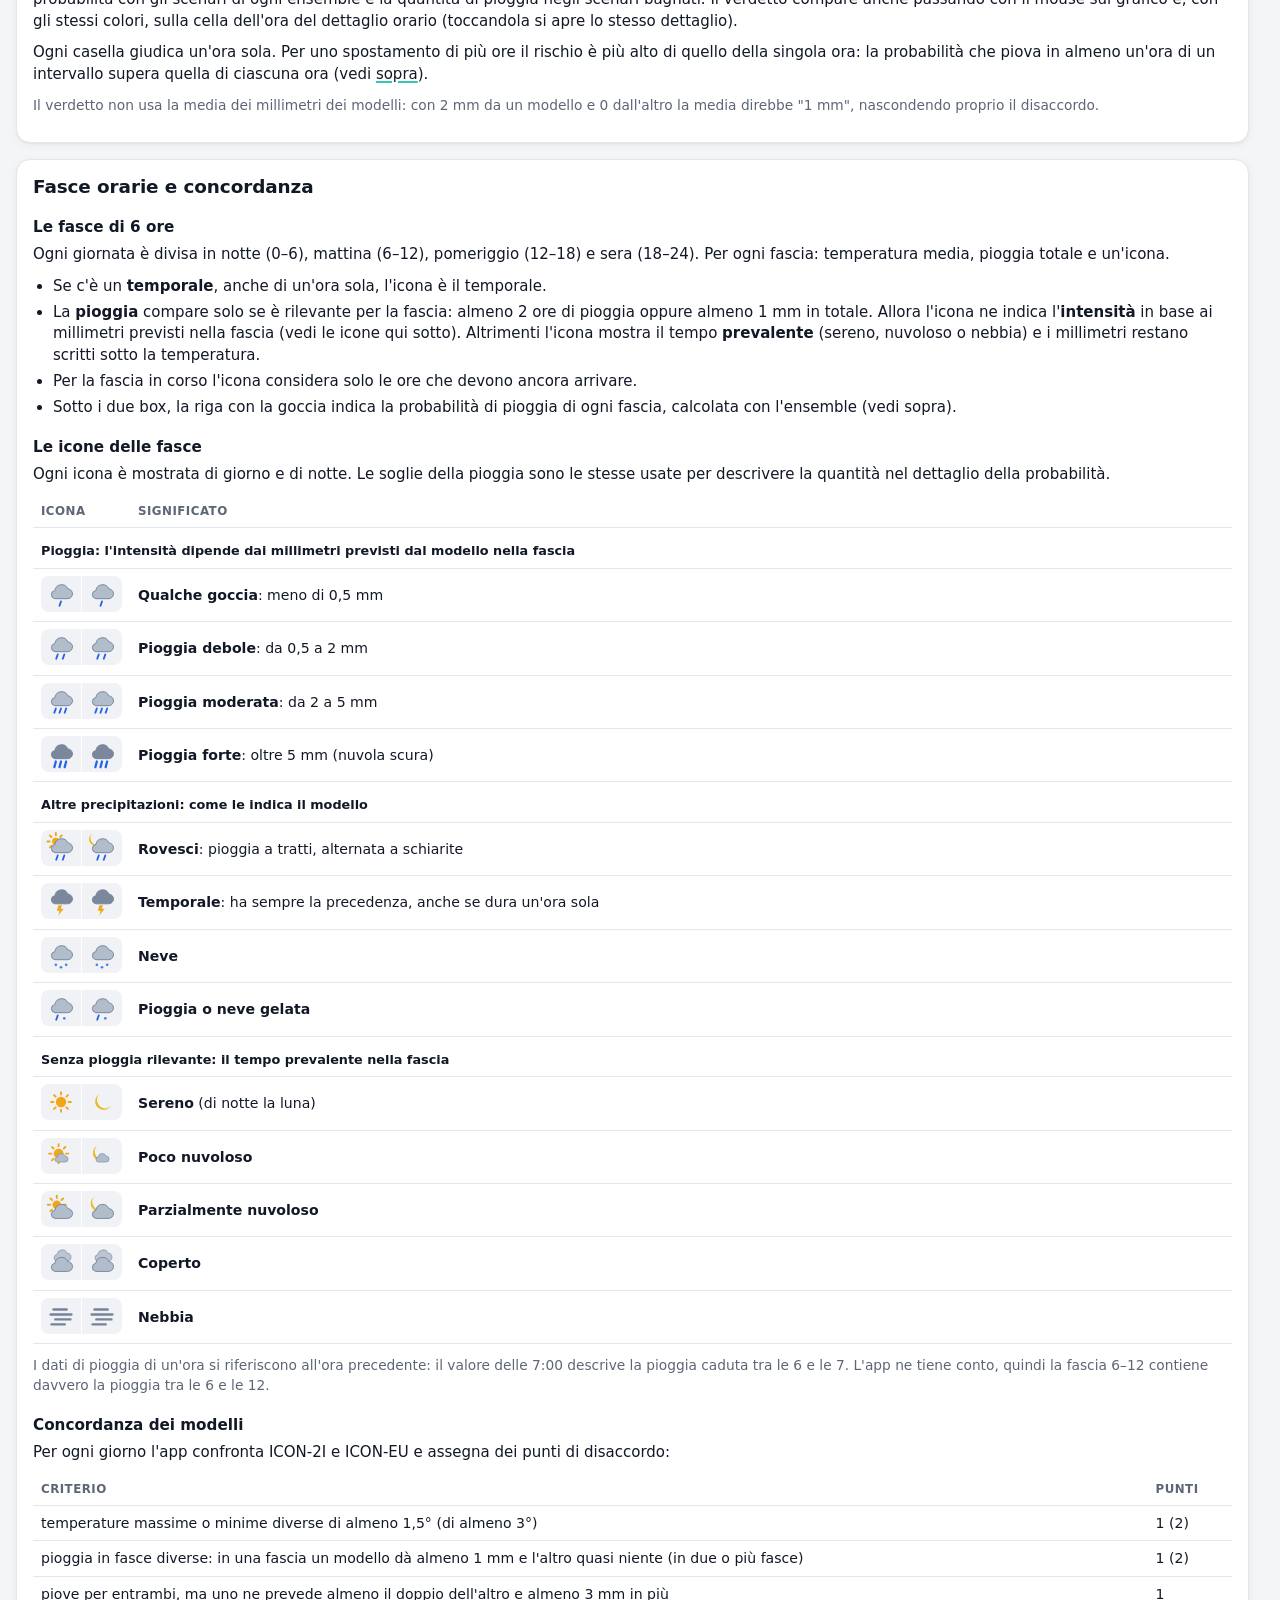
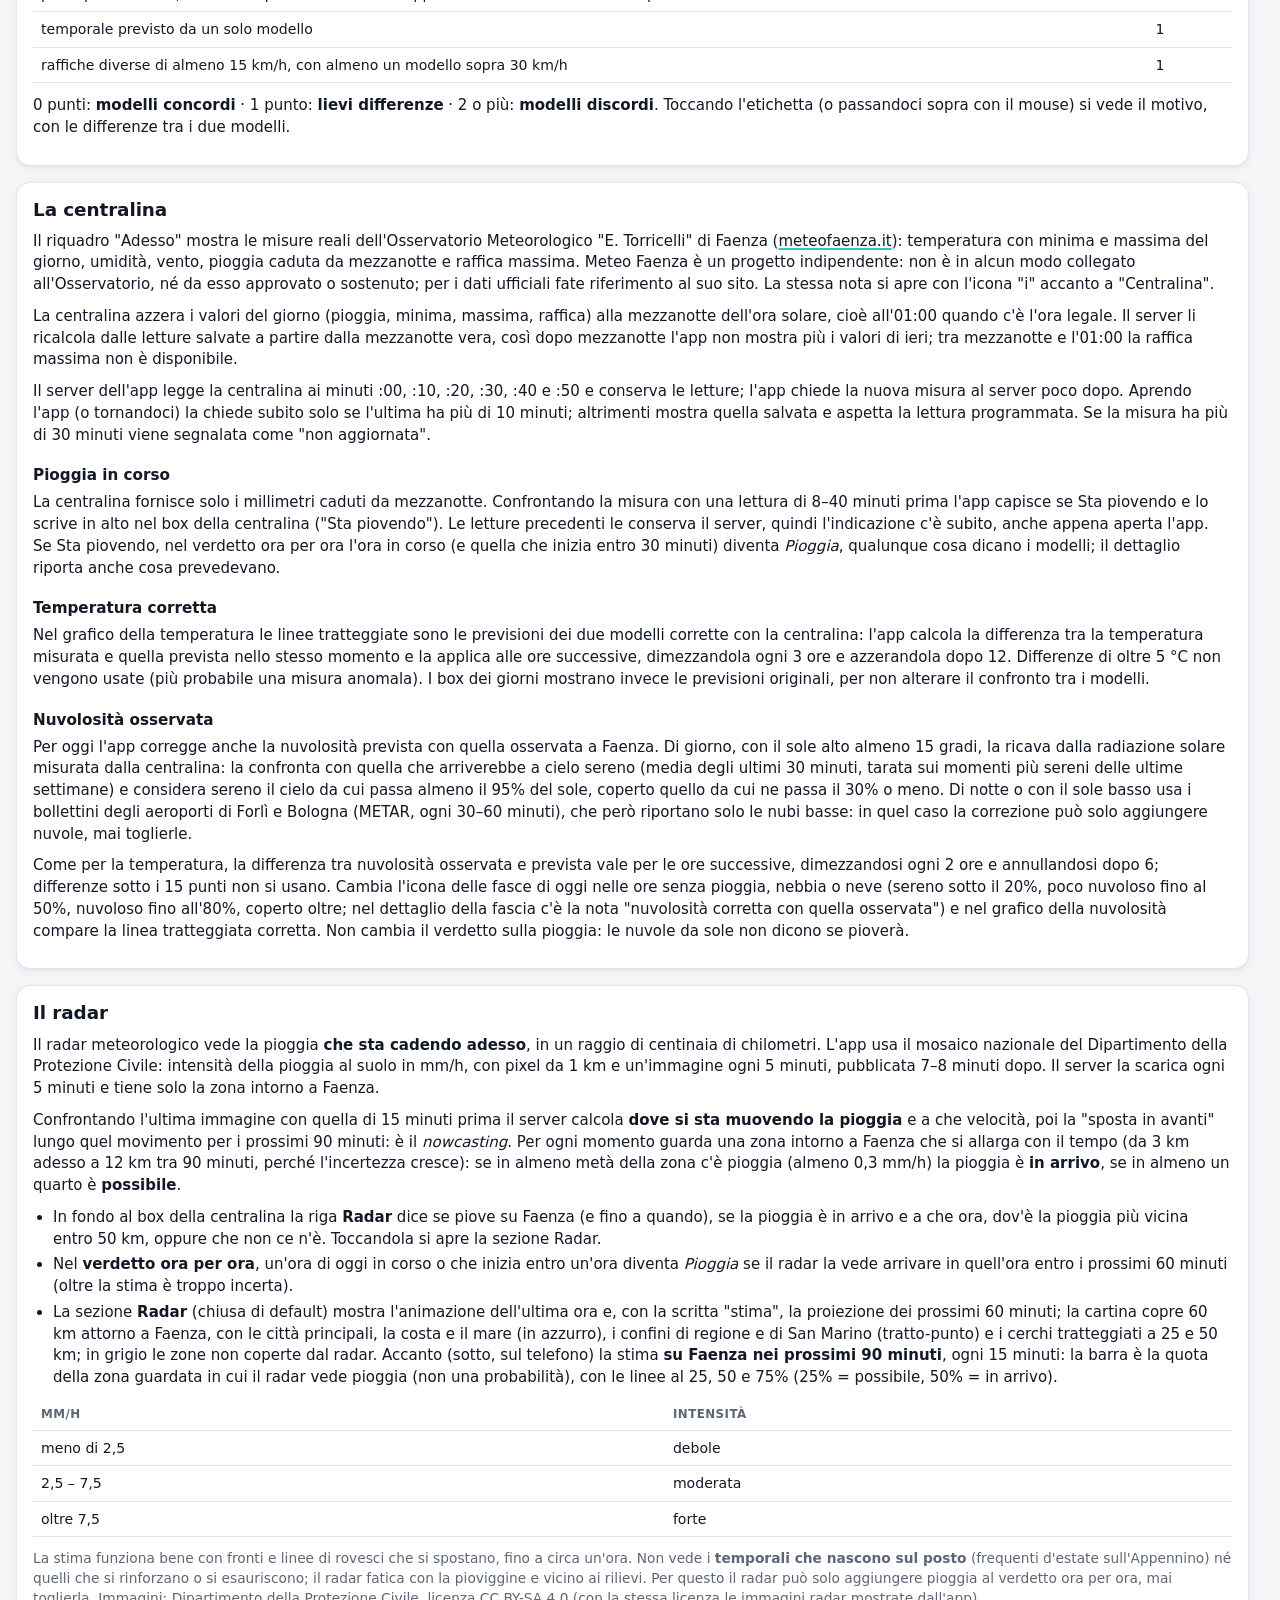
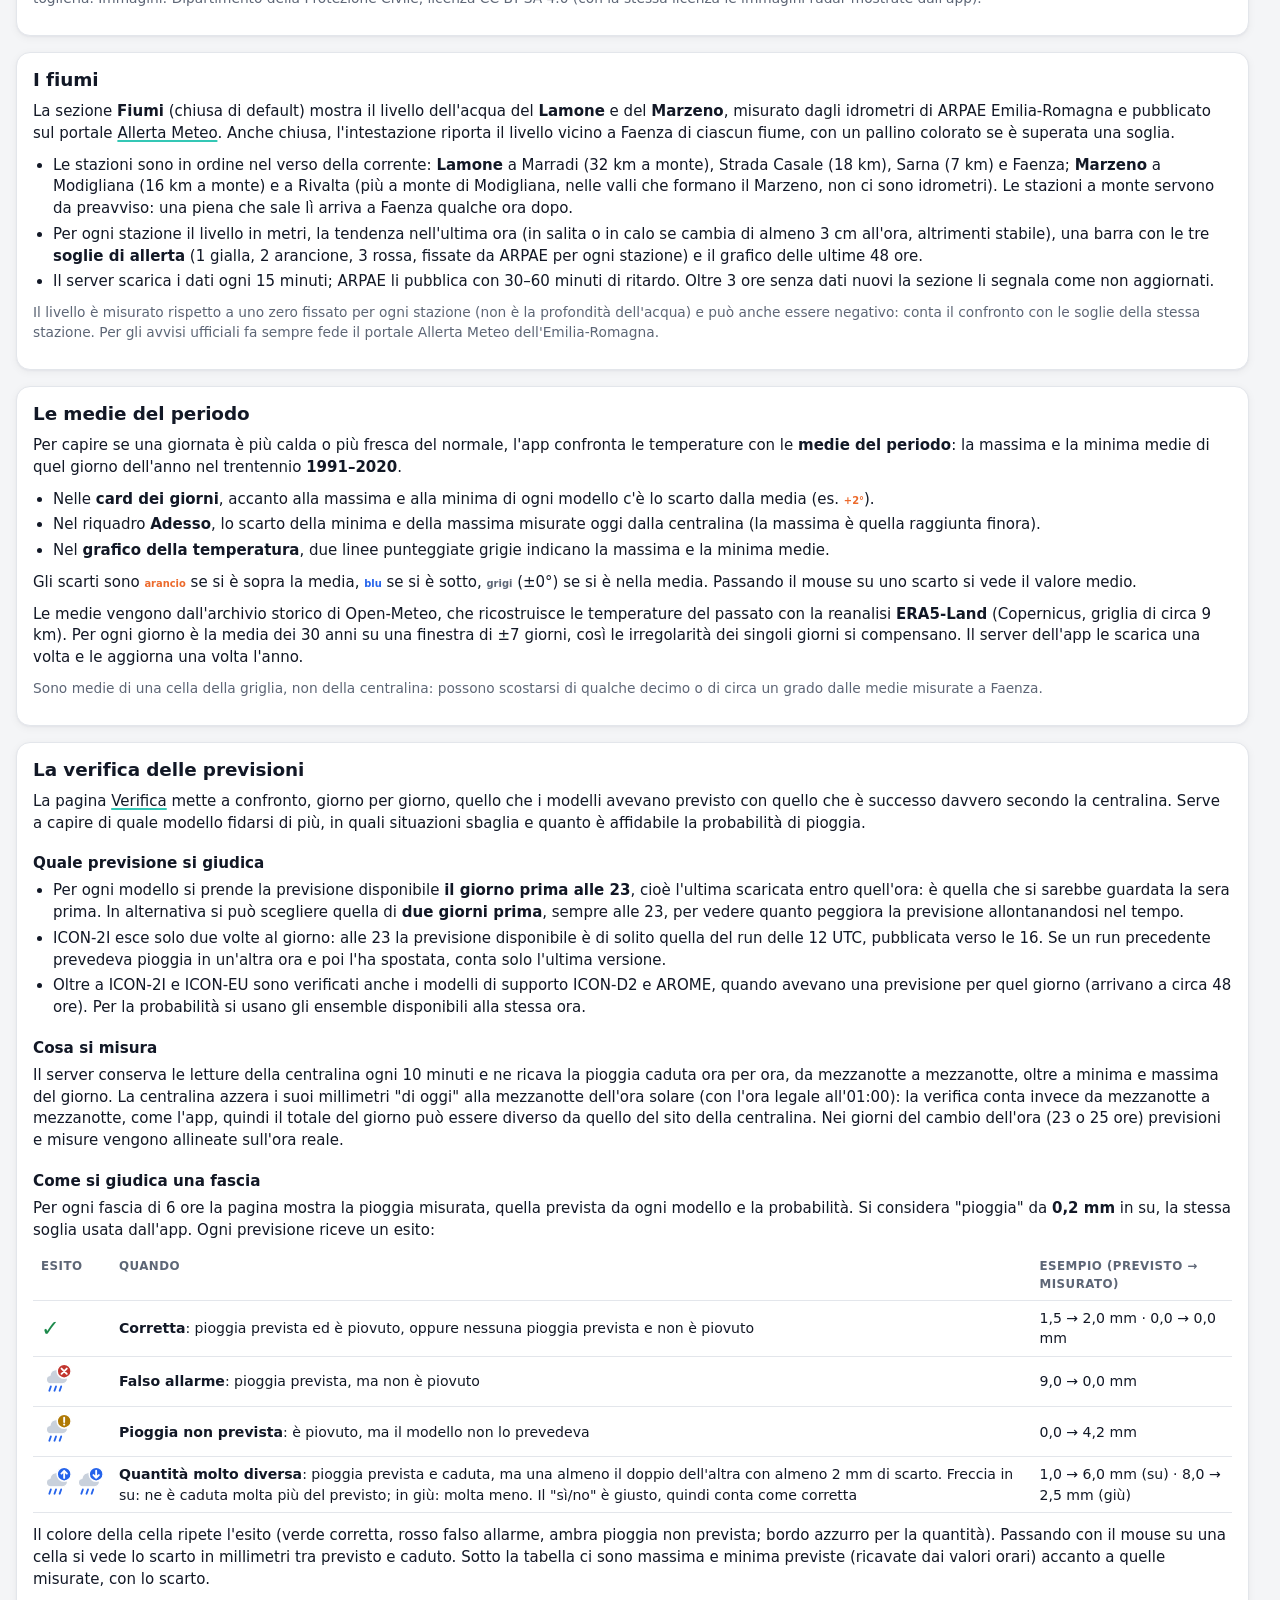
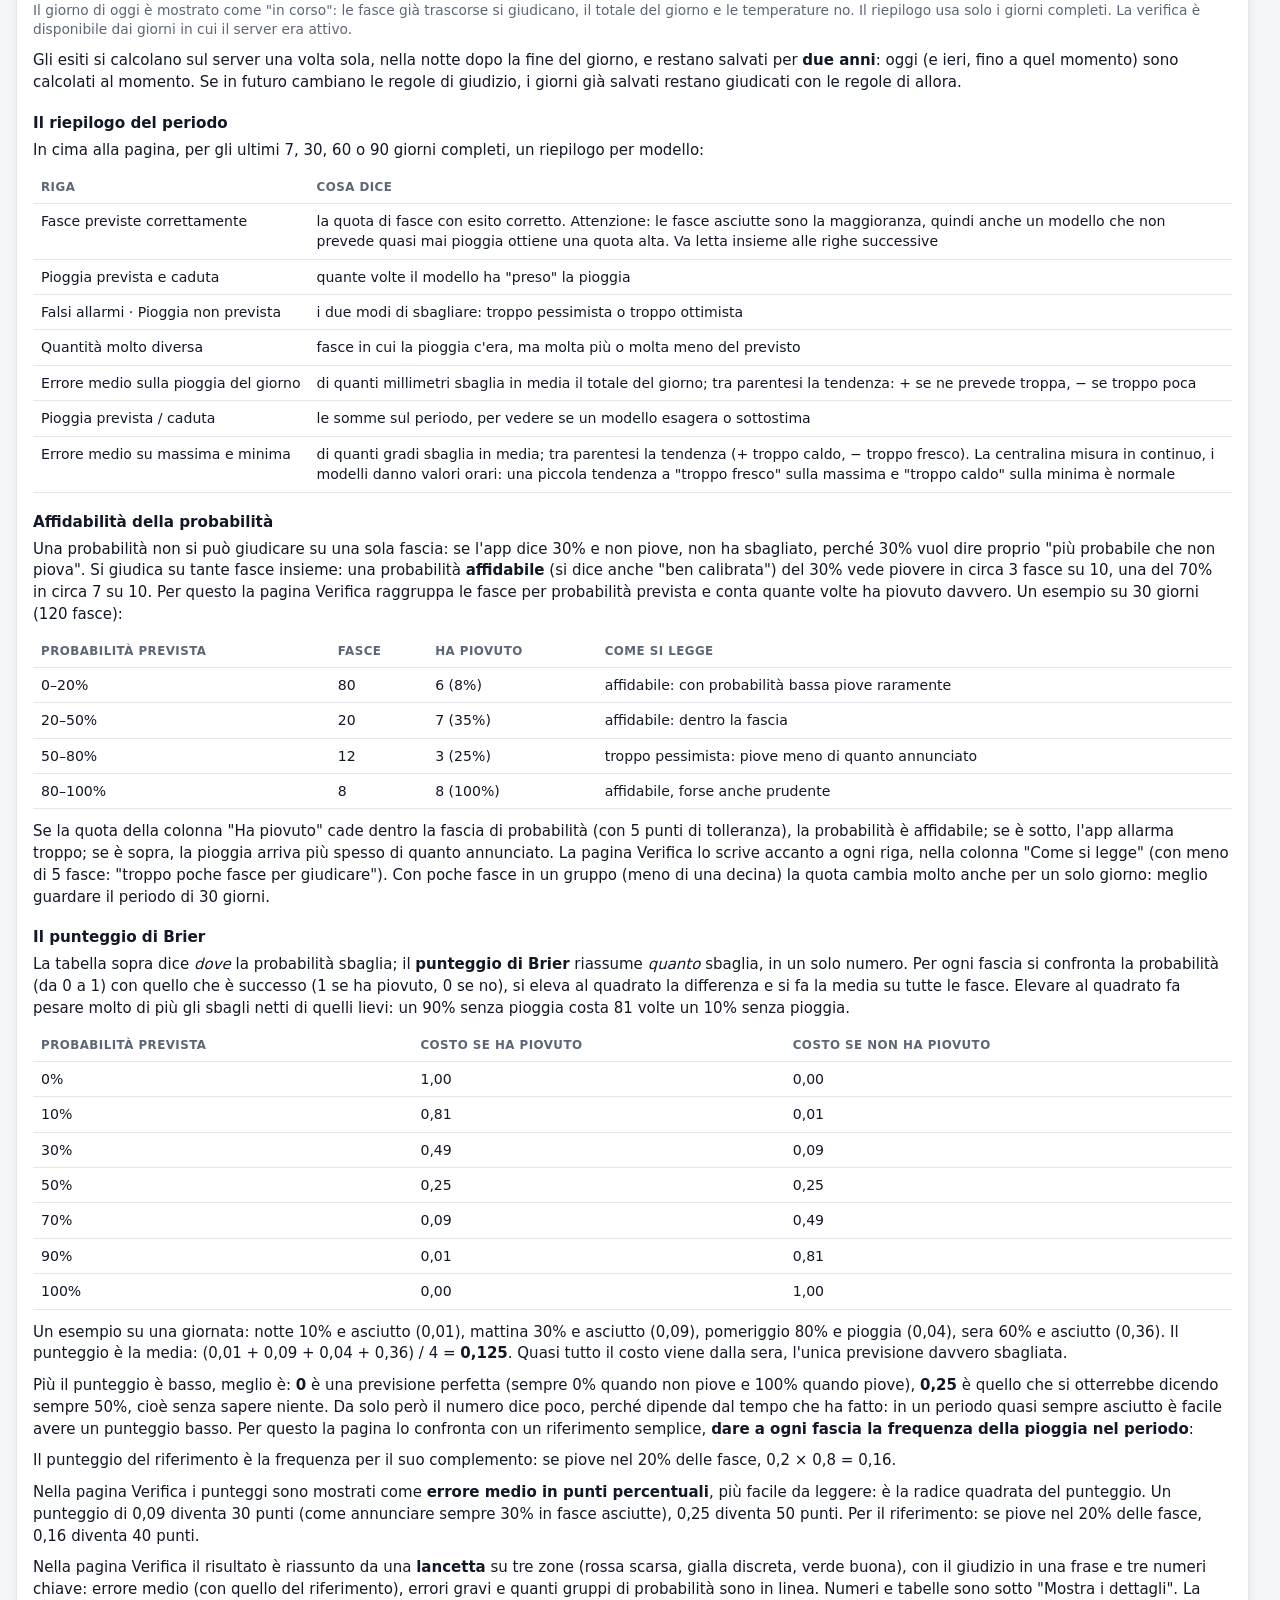
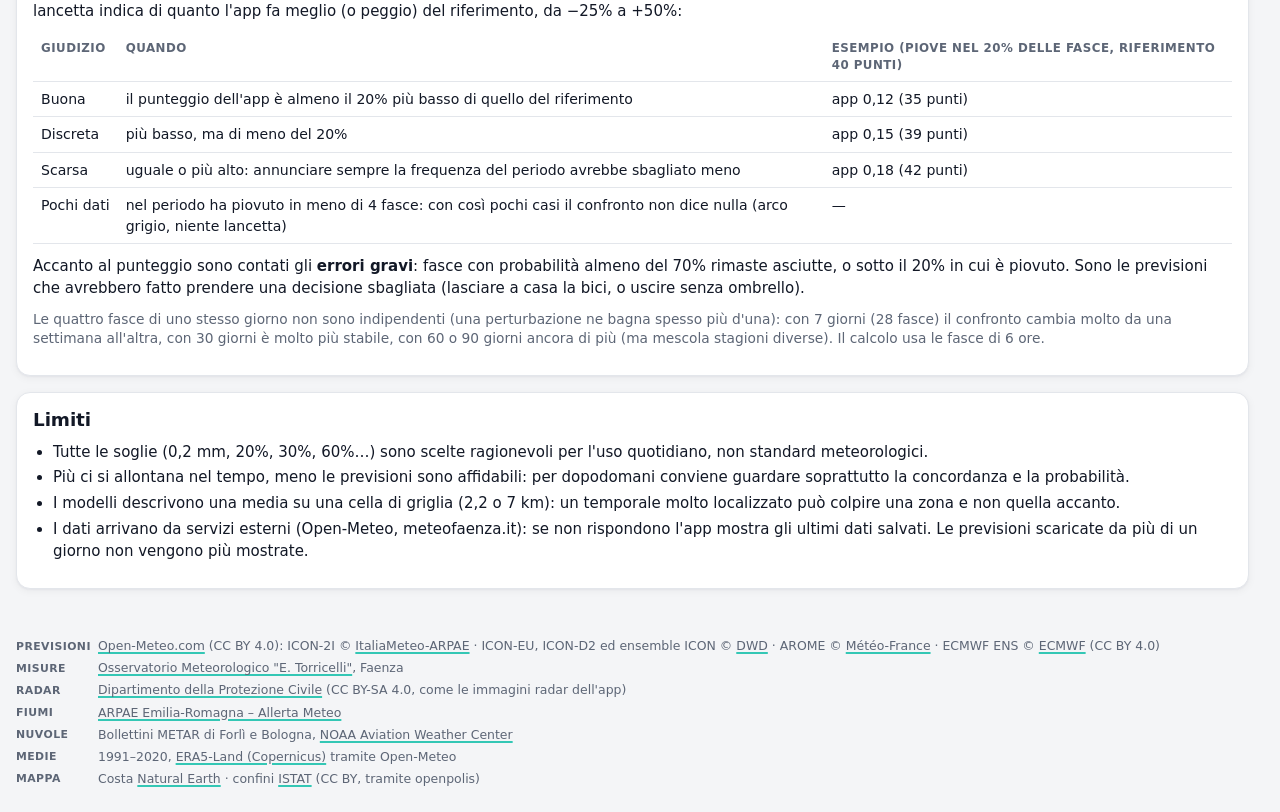
==== commit ada7635a: "feat: enhance verification page layout; improve responsiveness and add reliability section with lege" ====
--- a/info.html
+++ b/info.html
@@ -329,7 +329,7 @@
         </tbody>
       </table>
 
-      <h3 id="affidabilita">Quanto ci si può fidare della probabilità</h3>
+      <h3 id="affidabilita">Affidabilità della probabilità</h3>
       <p>Una probabilità non si può giudicare su una sola fascia: se l'app dice 30% e non piove, non ha sbagliato, perché 30% vuol dire proprio "più probabile che non piova". Si giudica su tante fasce insieme: una probabilità <strong>affidabile</strong> (si dice anche "ben calibrata") del 30% vede piovere in circa 3 fasce su 10, una del 70% in circa 7 su 10. Per questo la pagina Verifica raggruppa le fasce per probabilità prevista e conta quante volte ha piovuto davvero. Un esempio su 30 giorni (120 fasce):</p>
       <table class="info-table">
         <thead><tr><th>Probabilità prevista</th><th>Fasce</th><th>Ha piovuto</th><th>Come si legge</th></tr></thead>
--- a/css/style.css
+++ b/css/style.css
@@ -1017,19 +1017,27 @@
 
 .verify-controls { display: flex; flex-wrap: wrap; align-items: center; gap: 10px 32px; }
 .verify-controls .info-note { flex-basis: 100%; margin: 0; }
-/* Legenda degli esiti nella scheda dei controlli: a destra su schermi larghi, una voce per riga */
-.verify-controls .vd-legend { list-style: none; padding: 0; margin: 0 0 0 auto; display: grid; gap: 2px; font-size: .8rem; color: var(--muted); }
-.verify-controls .vd-legend li { display: flex; align-items: center; }
-.verify-controls .vd-legend .o-mark { display: inline-flex; justify-content: center; gap: 1px; min-width: 46px; margin: 0 4px 0 0; } /* spunta e icone in colonna */
-@media (max-width: 760px) { .verify-controls .vd-legend { margin-left: 0; flex-basis: 100%; } }
-/* Due colonne da 1100 px: riepilogo a sinistra, fisso sotto la barra in alto mentre si
-   scorrono i giorni (se è più alto dello schermo scorre con la pagina); giorni a destra. */
-.verify-layout { display: grid; gap: 0 16px; }
-#verify-summary { container: vsum / inline-size; }
-@media (min-width: 1100px) {
-  .verify-layout { grid-template-columns: minmax(0, 2fr) minmax(0, 3fr); align-items: start; }
-  .verify-side { position: sticky; top: 76px; }
-}
+/* Da 900 px: riepilogo a sinistra, affidabilità e legenda a destra; sotto i giorni, due per
+   riga nell'ordine dell'API (dal più recente: 21 | 20, 19 | 18…). Sotto, tutto in colonna. */
+.verify-top, .verify-right, .verify-days { display: grid; gap: 16px; align-items: start; }
+.verify-top { margin-bottom: 16px; }
+.verify-top > .card, .verify-right > .card, .verify-days > .card { margin: 0; min-width: 0; }
+#verify-summary, #verify-reliability { container: vsum / inline-size; }
+@media (min-width: 900px) {
+  .verify-top, .verify-days { grid-template-columns: repeat(2, minmax(0, 1fr)); }
+}
+@media (max-width: 560px) {
+  .verify-top, .verify-right, .verify-days { gap: 10px; }
+  .verify-top { margin-bottom: 10px; }
+}
+.vd-sec-head { margin: 8px 0 12px; padding-top: 16px; border-top: 1px solid var(--border); }
+.vd-sec-head h2 { margin: 0; font-size: 1.15rem; }
+.vd-sec-head p { margin: 2px 0 0; color: var(--muted); font-size: .86rem; }
+/* Legenda degli esiti: una riga di voci brevi (va a capo da sola) */
+.vd-legend-card h2 { margin: 0 0 8px; }
+.verify .vd-legend { list-style: none; padding: 0; margin: 0; display: flex; flex-wrap: wrap; gap: 6px 18px; font-size: .82rem; color: var(--muted); }
+.verify .vd-legend li { display: inline-flex; align-items: center; white-space: nowrap; margin: 0; }
+.vd-legend .o-mark { display: inline-flex; gap: 1px; margin: 0 5px 0 0; }
 .vc-row { display: flex; align-items: center; gap: 12px; flex-wrap: wrap; }
 .vc-row .field-label { margin: 0; min-width: 76px; }
 .verify-controls .theme-seg { margin-top: 0; }
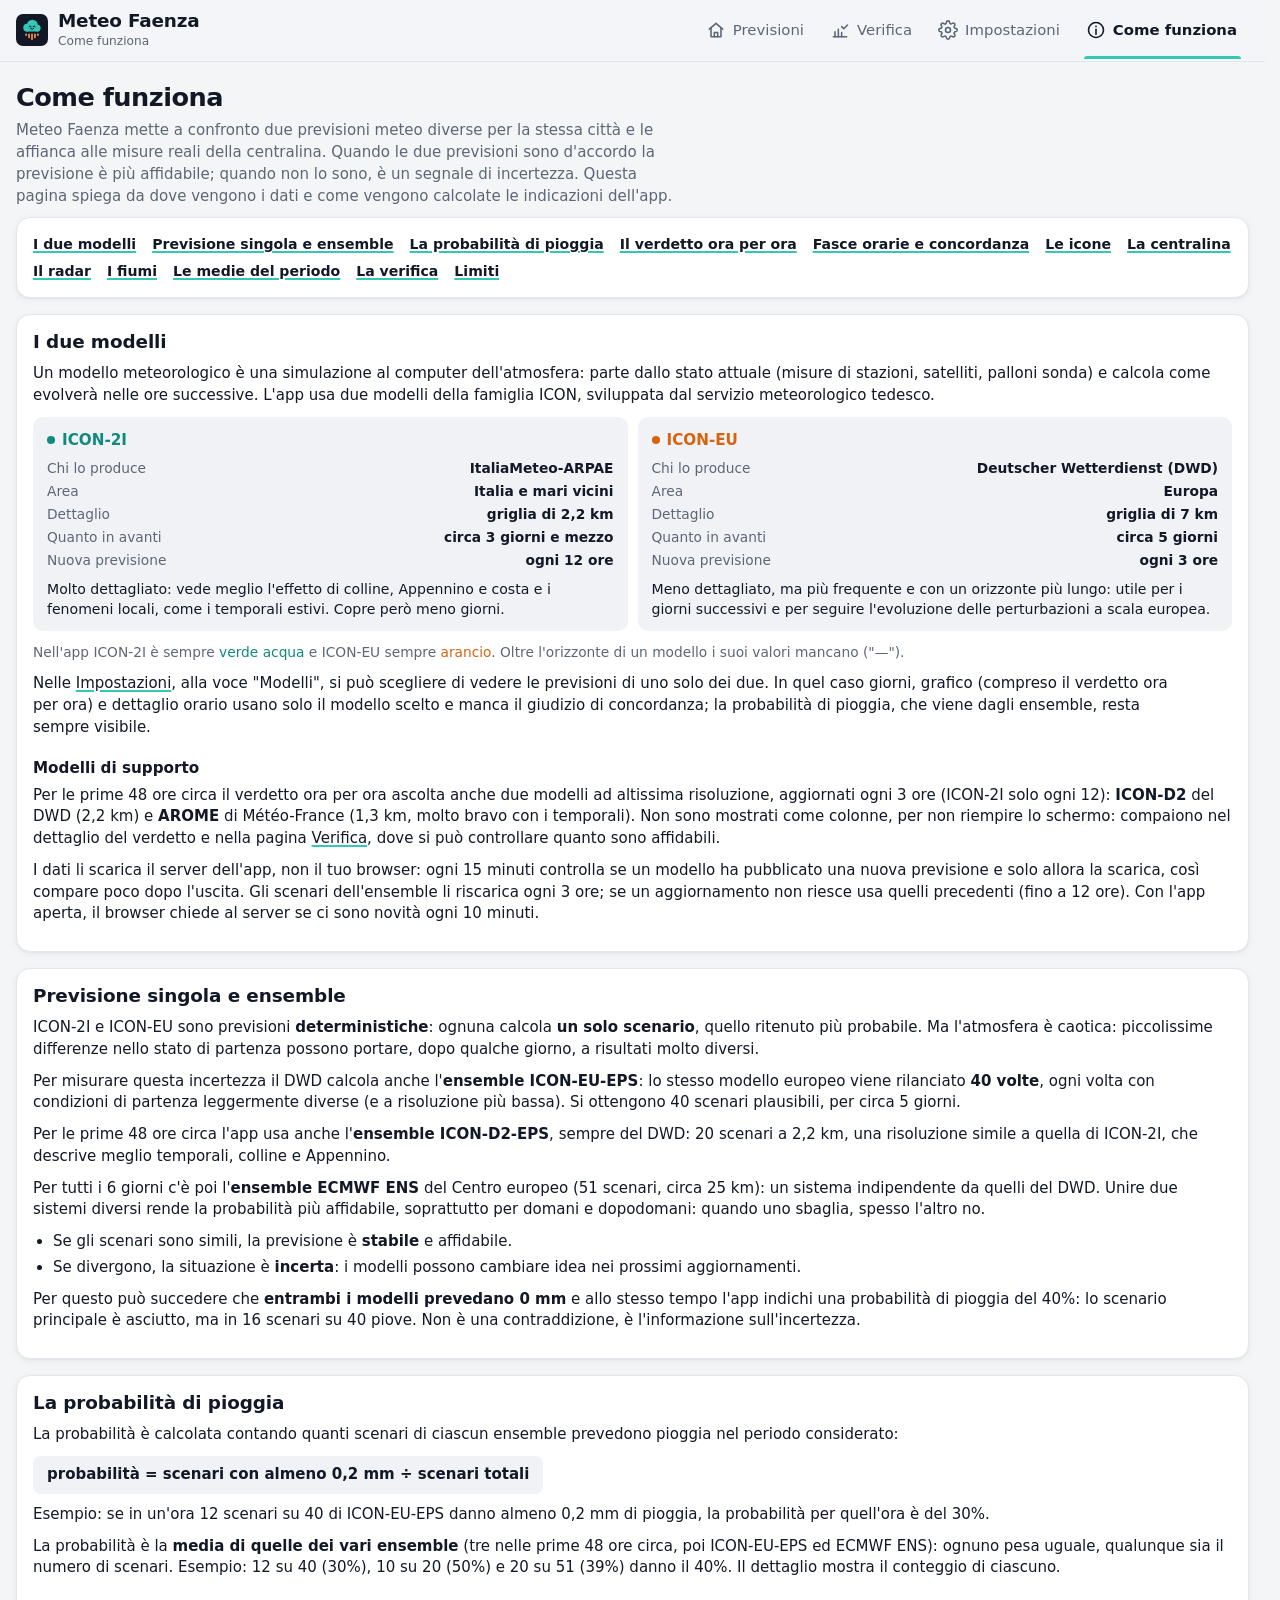
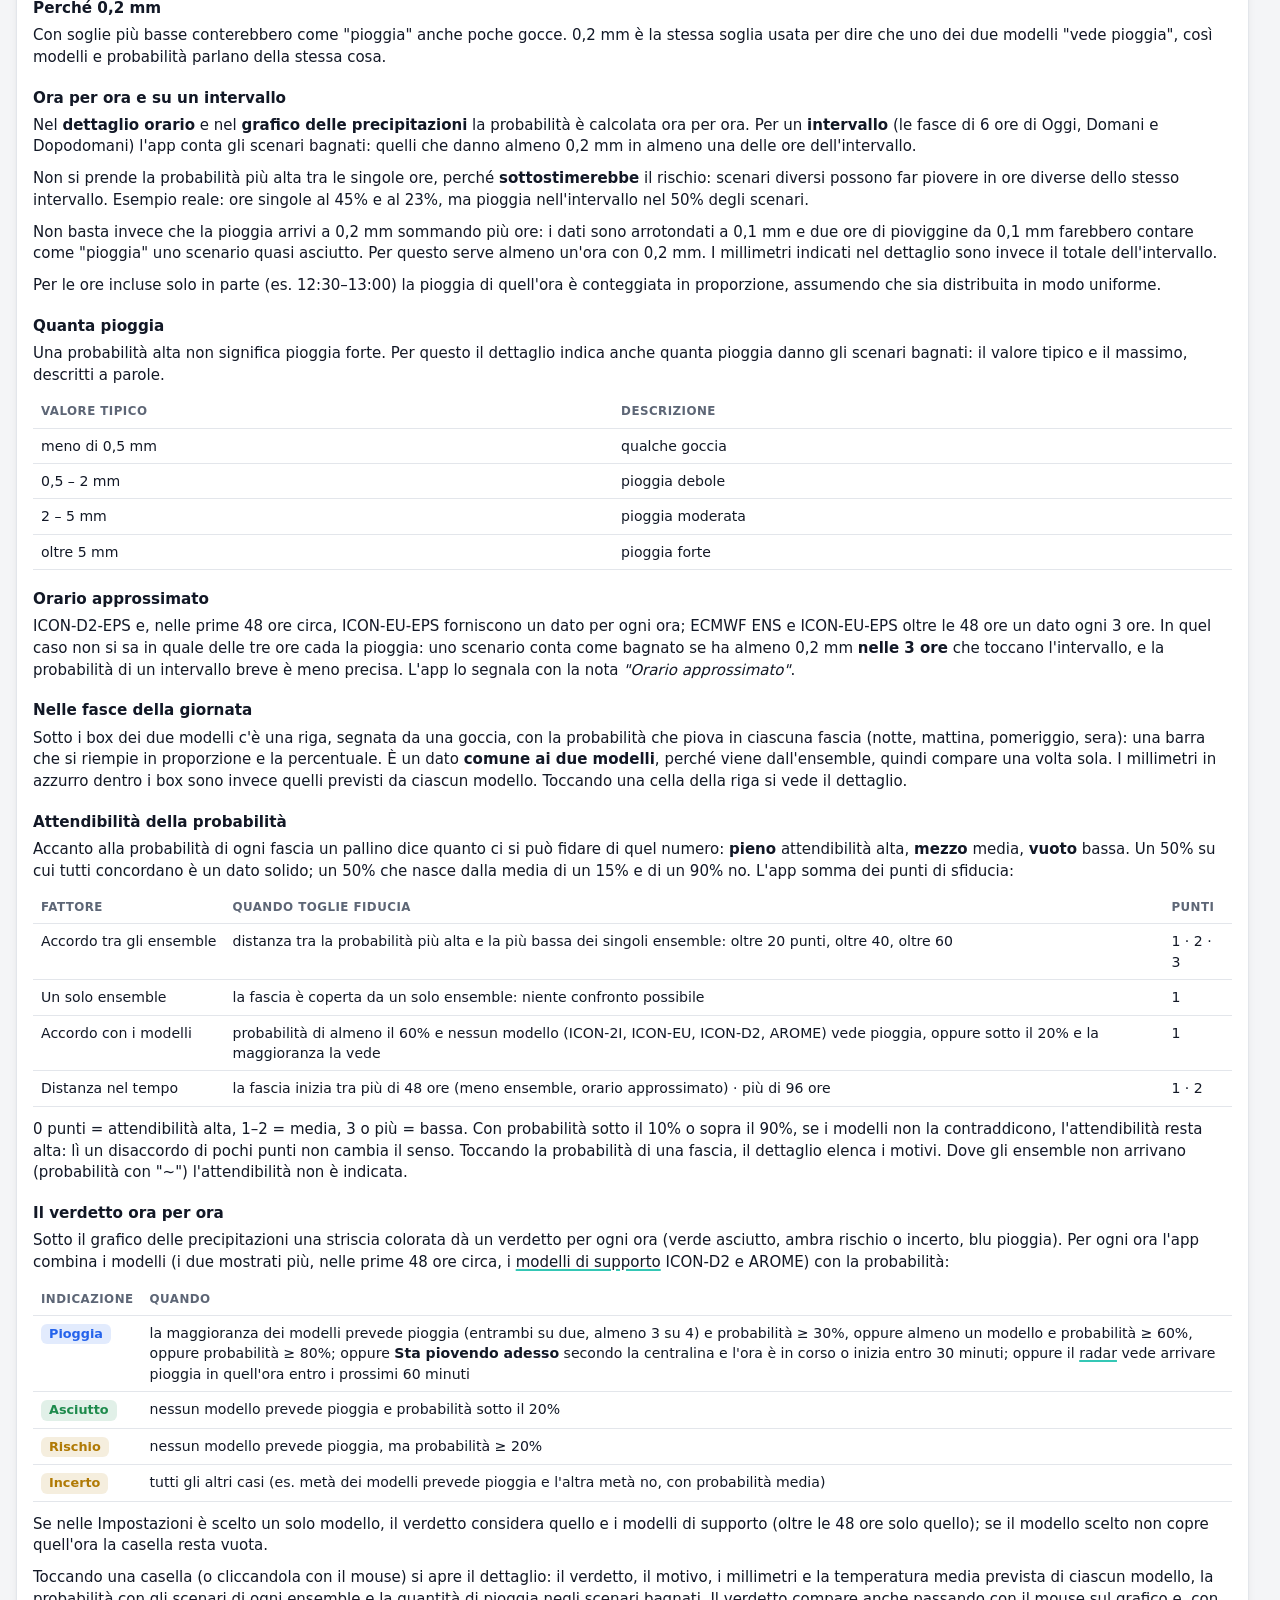
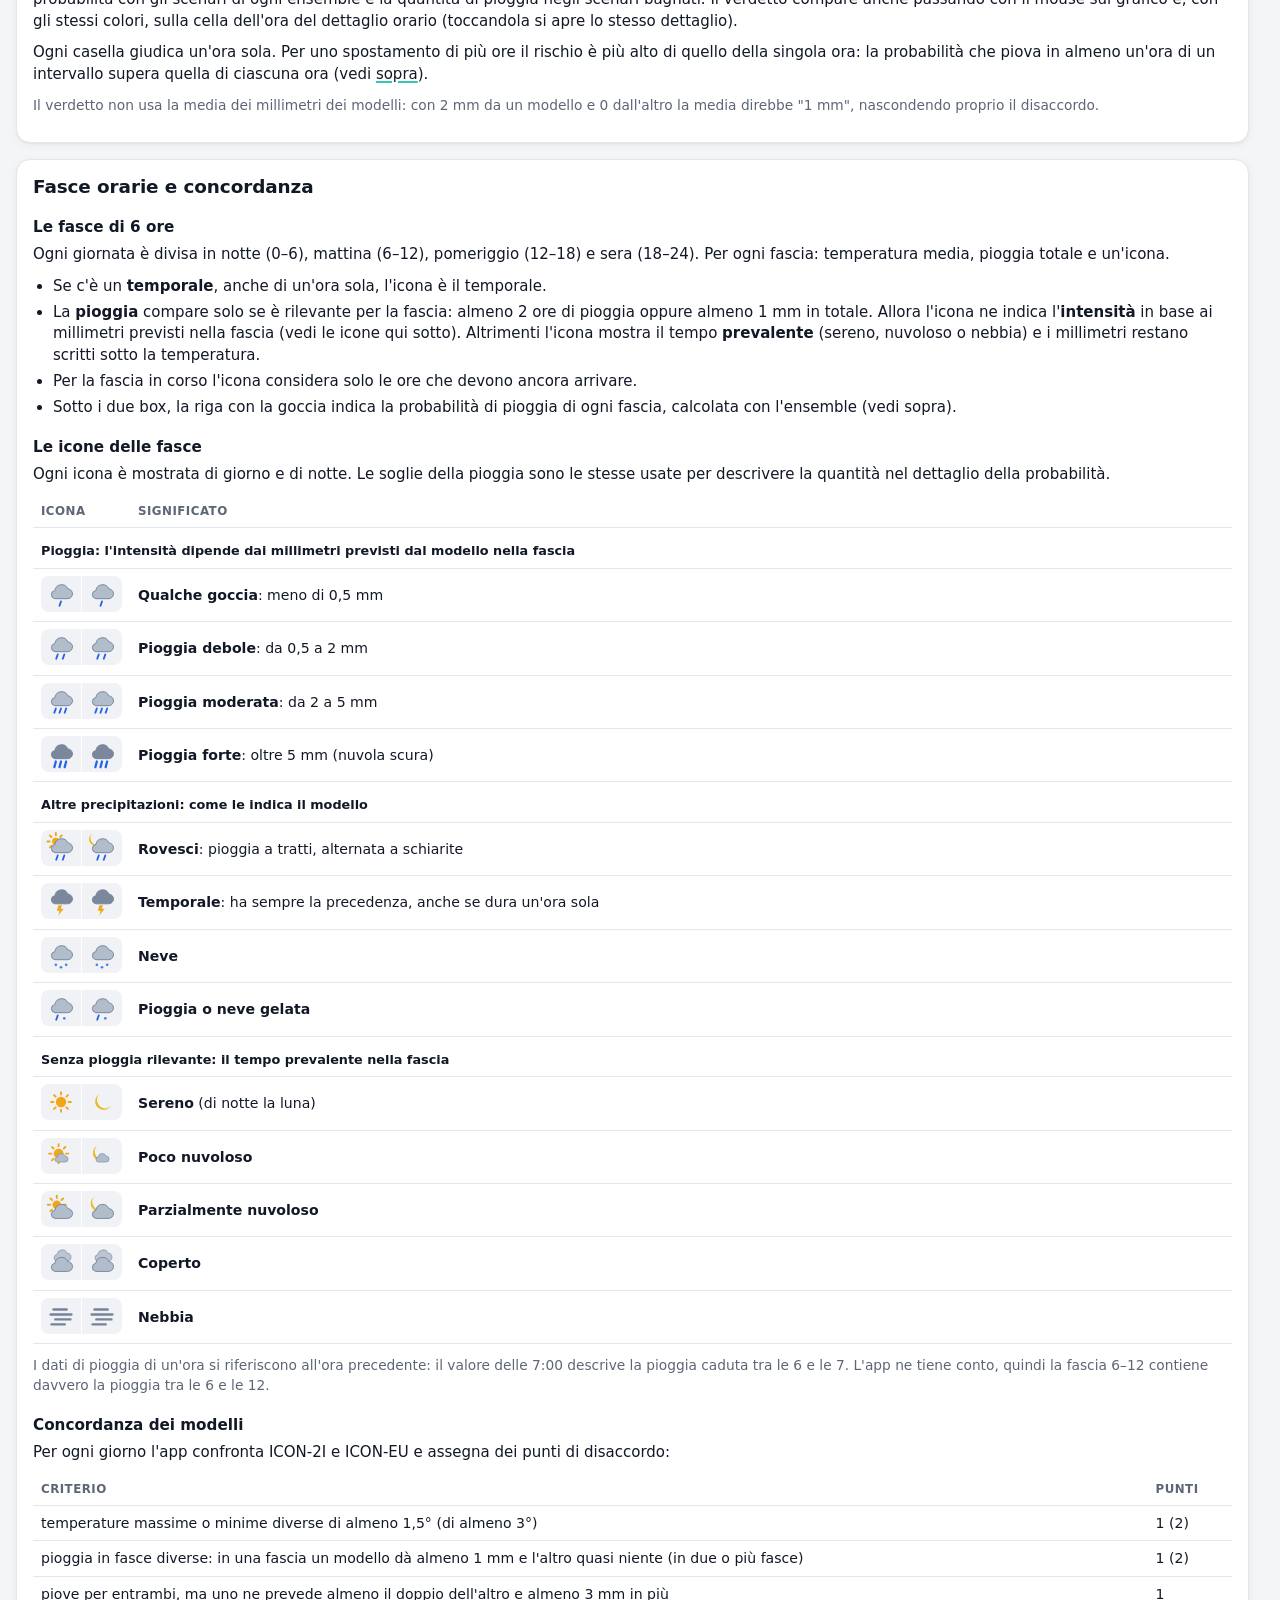
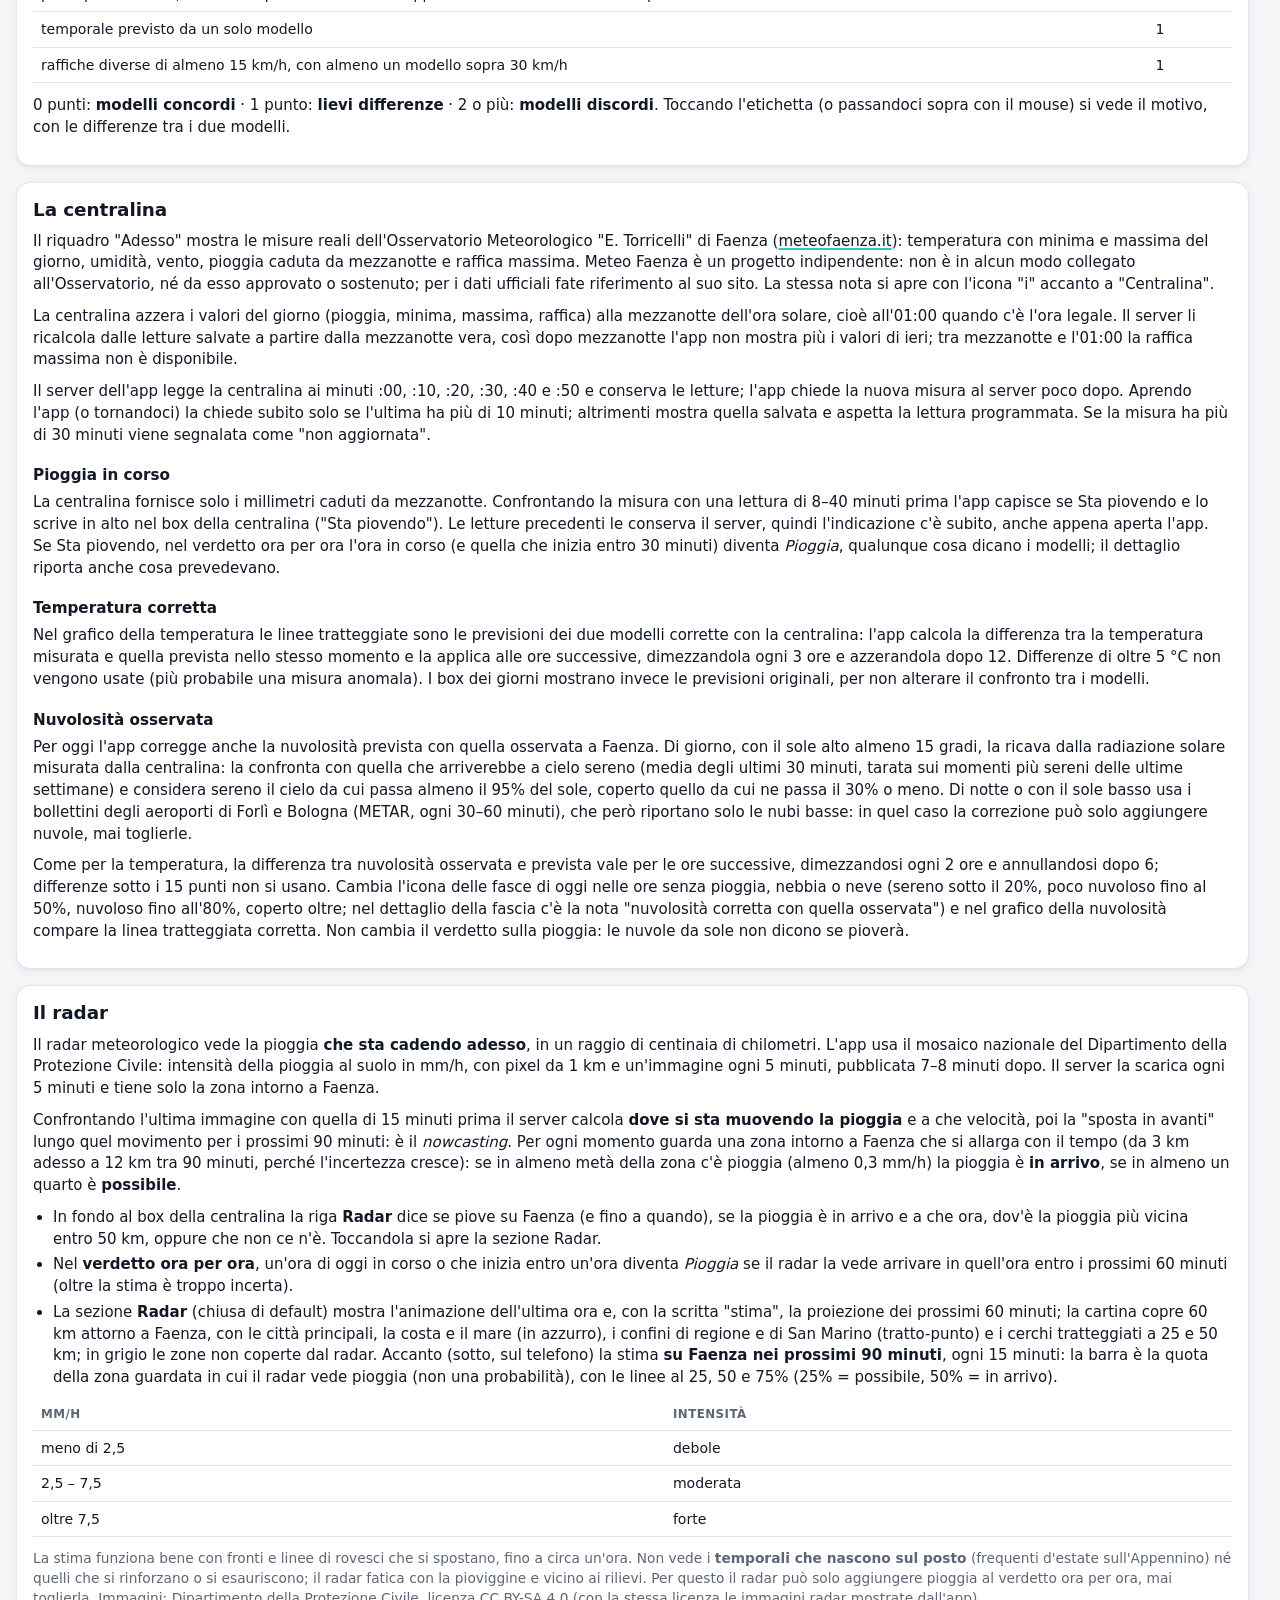
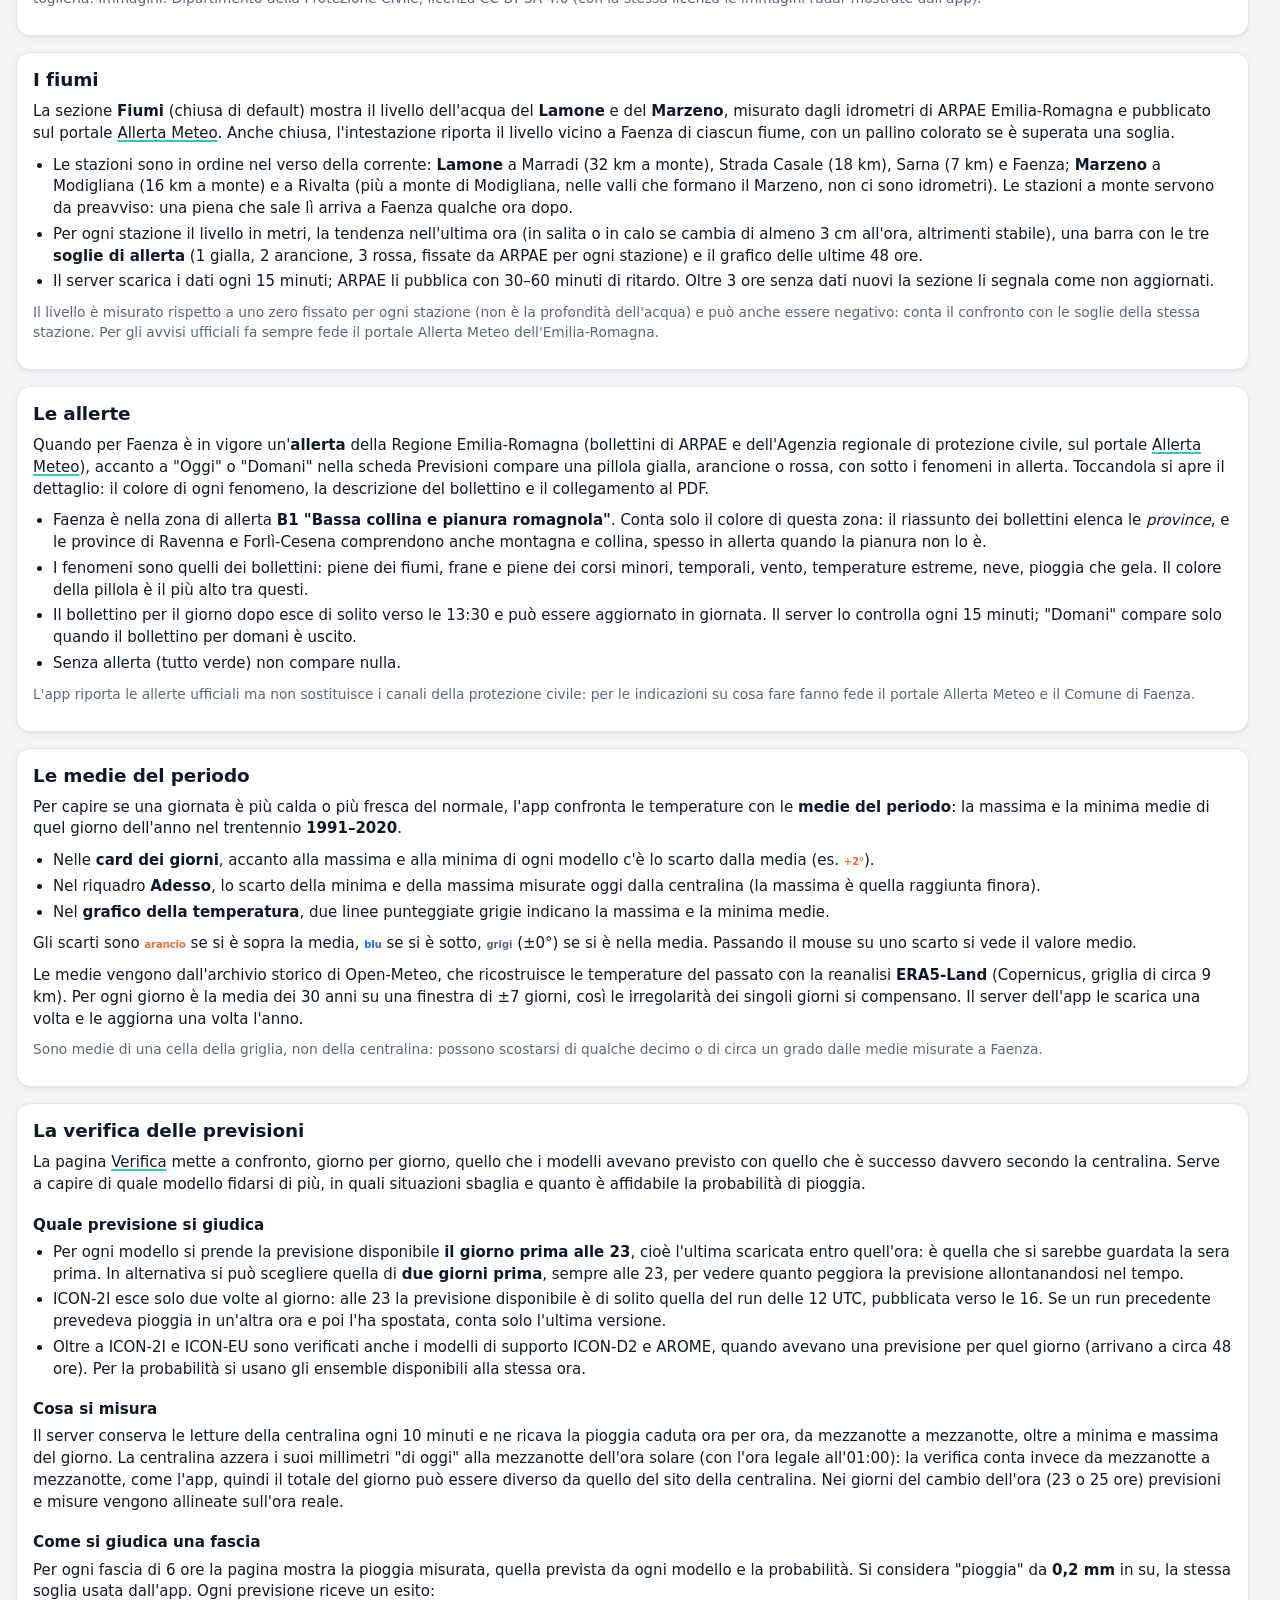
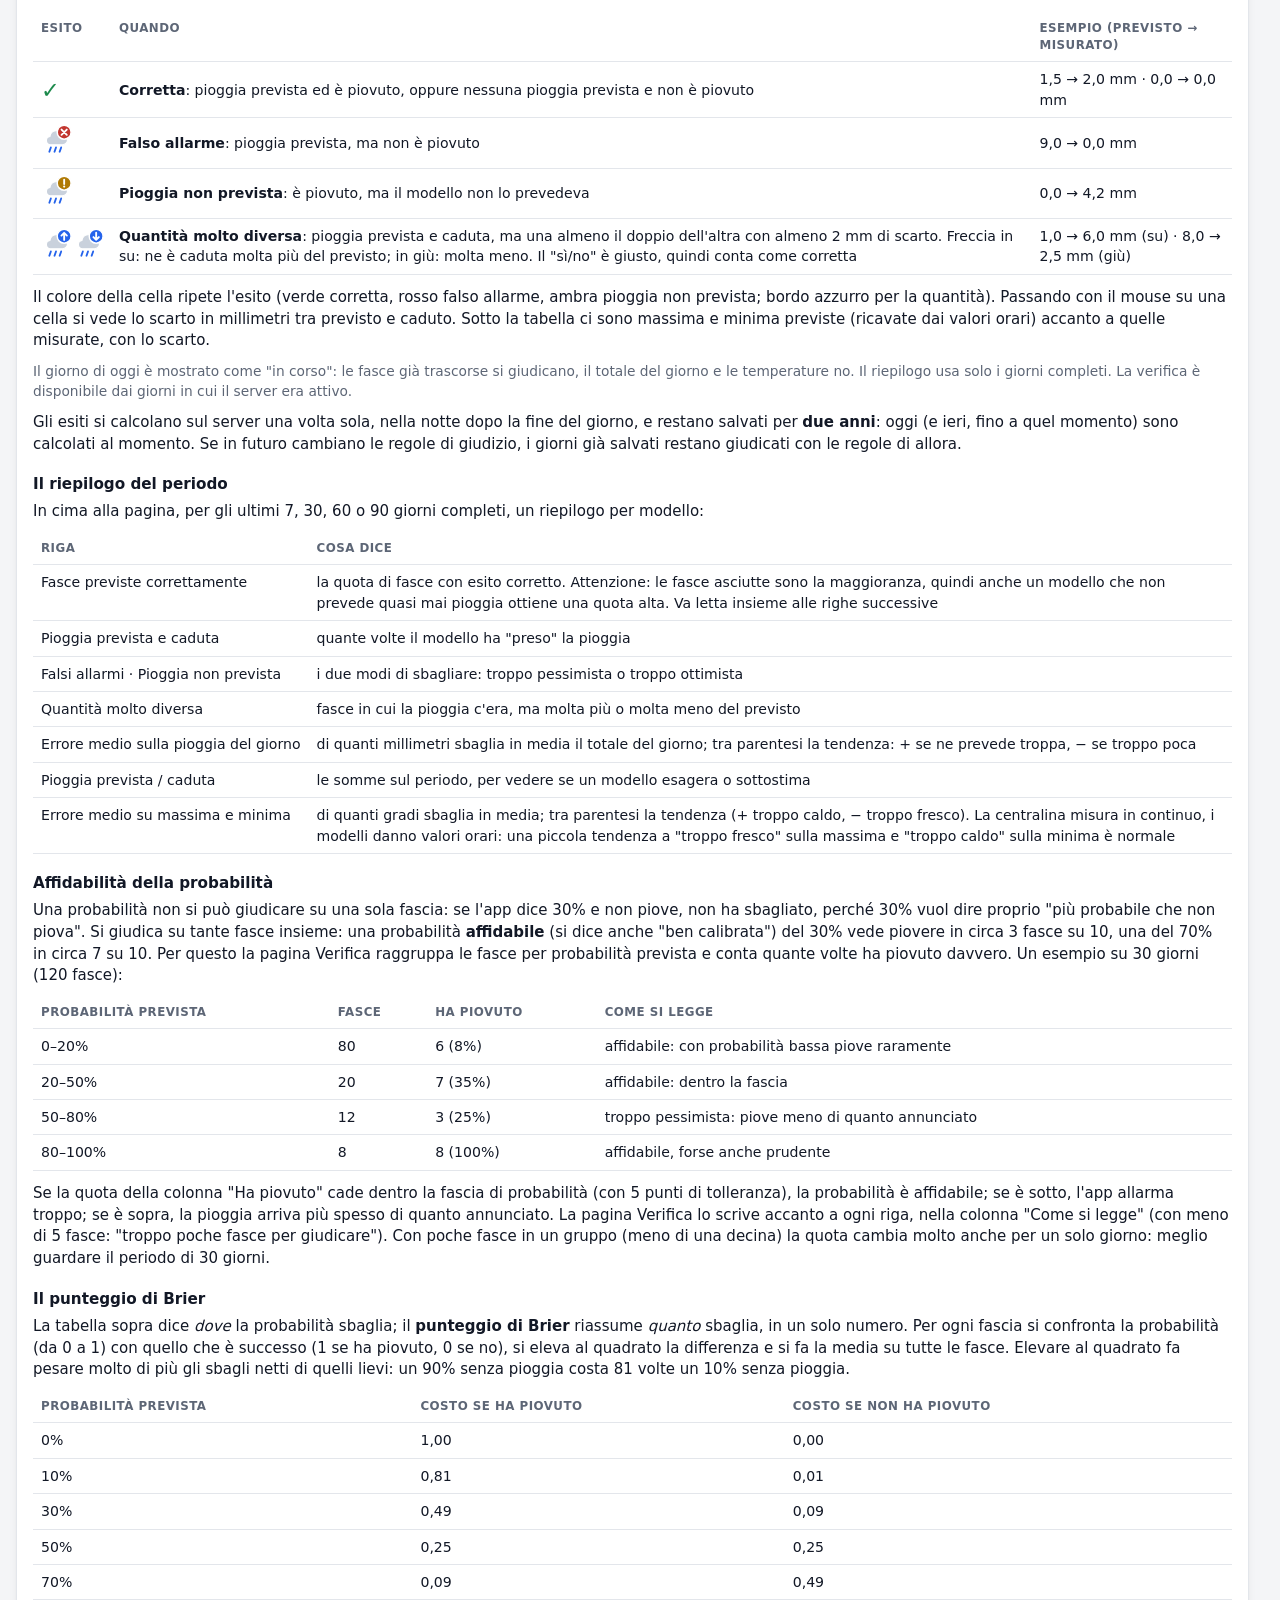
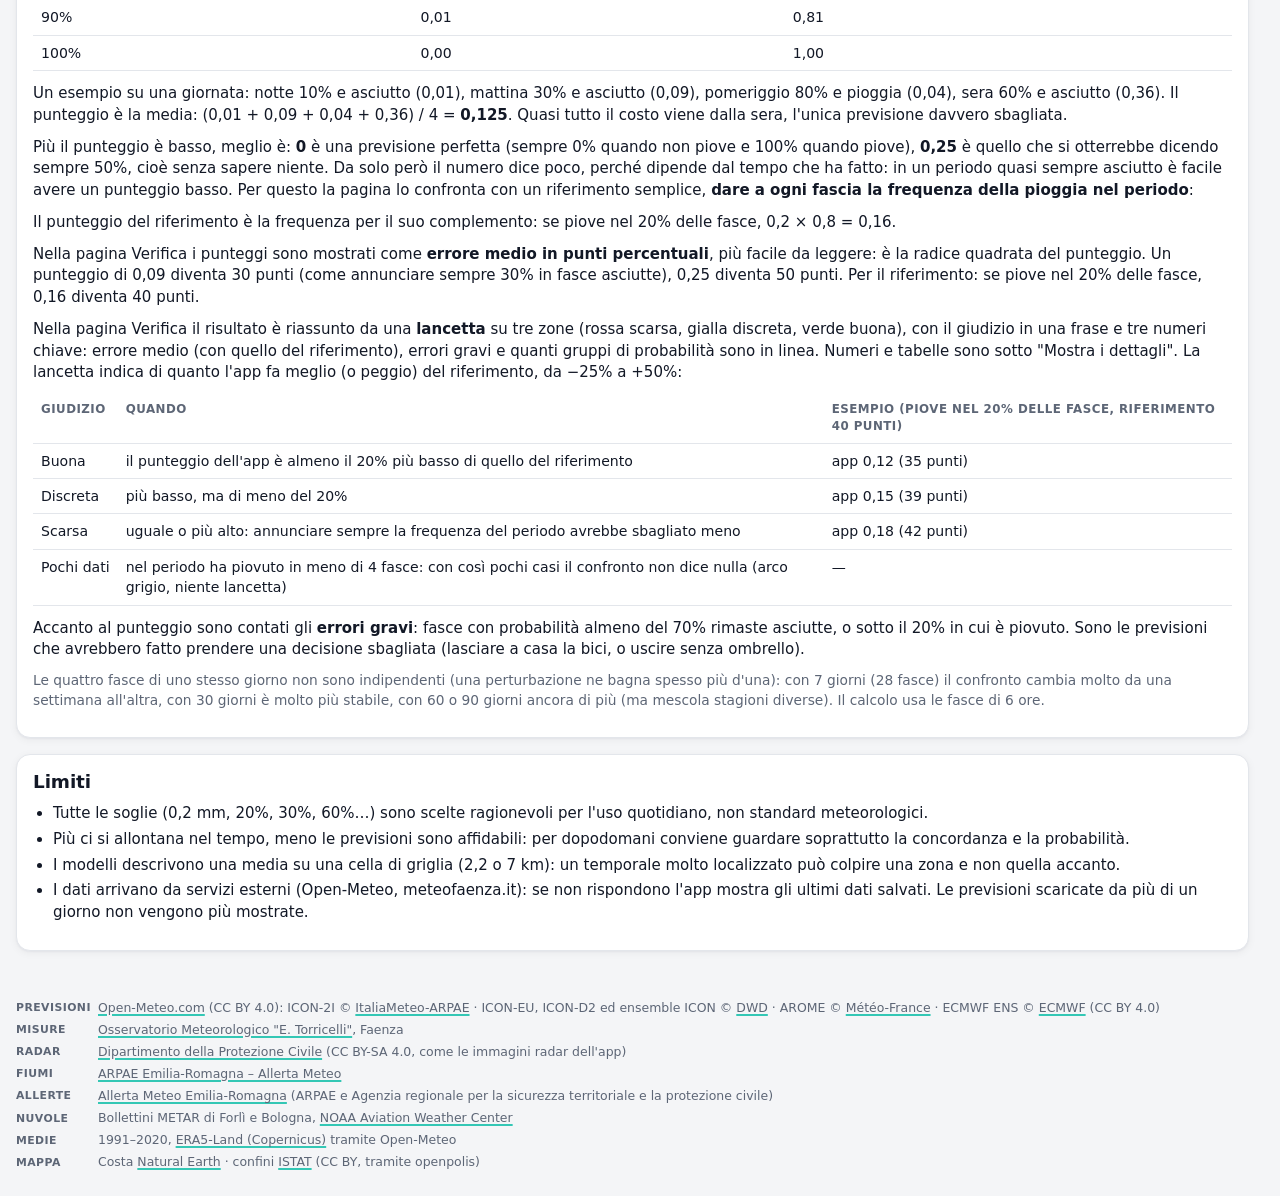
==== commit 680a6bbf: "feat: implement weather alerts for Faenza (B1 zone) - Added CSS styles for alert pills and events in" ====
--- a/info.html
+++ b/info.html
@@ -272,6 +272,18 @@
       <p class="info-note">Il livello è misurato rispetto a uno zero fissato per ogni stazione (non è la profondità dell'acqua) e può anche essere negativo: conta il confronto con le soglie della stessa stazione. Per gli avvisi ufficiali fa sempre fede il portale Allerta Meteo dell'Emilia-Romagna.</p>
     </section>
 
+    <section class="card" id="allerte">
+      <h2>Le allerte</h2>
+      <p>Quando per Faenza è in vigore un'<strong>allerta</strong> della Regione Emilia-Romagna (bollettini di ARPAE e dell'Agenzia regionale di protezione civile, sul portale <a href="https://allertameteo.regione.emilia-romagna.it/" target="_blank" rel="noopener">Allerta Meteo</a>), accanto a "Oggi" o "Domani" nella scheda Previsioni compare una pillola gialla, arancione o rossa, con sotto i fenomeni in allerta. Toccandola si apre il dettaglio: il colore di ogni fenomeno, la descrizione del bollettino e il collegamento al PDF.</p>
+      <ul>
+        <li>Faenza è nella zona di allerta <strong>B1 "Bassa collina e pianura romagnola"</strong>. Conta solo il colore di questa zona: il riassunto dei bollettini elenca le <em>province</em>, e le province di Ravenna e Forlì-Cesena comprendono anche montagna e collina, spesso in allerta quando la pianura non lo è.</li>
+        <li>I fenomeni sono quelli dei bollettini: piene dei fiumi, frane e piene dei corsi minori, temporali, vento, temperature estreme, neve, pioggia che gela. Il colore della pillola è il più alto tra questi.</li>
+        <li>Il bollettino per il giorno dopo esce di solito verso le 13:30 e può essere aggiornato in giornata. Il server lo controlla ogni 15 minuti; "Domani" compare solo quando il bollettino per domani è uscito.</li>
+        <li>Senza allerta (tutto verde) non compare nulla.</li>
+      </ul>
+      <p class="info-note">L'app riporta le allerte ufficiali ma non sostituisce i canali della protezione civile: per le indicazioni su cosa fare fanno fede il portale Allerta Meteo e il Comune di Faenza.</p>
+    </section>
+
     <section class="card" id="medie">
       <h2>Le medie del periodo</h2>
       <p>Per capire se una giornata è più calda o più fresca del normale, l'app confronta le temperature con le <strong>medie del periodo</strong>: la massima e la minima medie di quel giorno dell'anno nel trentennio <strong>1991–2020</strong>.</p>
@@ -391,6 +403,7 @@
       <div><dt>Misure</dt><dd><a href="https://www.meteofaenza.it/" target="_blank" rel="noopener">Osservatorio Meteorologico "E. Torricelli"</a>, Faenza</dd></div>
       <div><dt>Radar</dt><dd><a href="https://radar.protezionecivile.it/" target="_blank" rel="noopener">Dipartimento della Protezione Civile</a> (CC BY-SA 4.0, come le immagini radar dell'app)</dd></div>
       <div><dt>Fiumi</dt><dd><a href="https://allertameteo.regione.emilia-romagna.it/" target="_blank" rel="noopener">ARPAE Emilia-Romagna – Allerta Meteo</a></dd></div>
+      <div><dt>Allerte</dt><dd><a href="https://allertameteo.regione.emilia-romagna.it/" target="_blank" rel="noopener">Allerta Meteo Emilia-Romagna</a> (ARPAE e Agenzia regionale per la sicurezza territoriale e la protezione civile)</dd></div>
       <div><dt>Nuvole</dt><dd>Bollettini METAR di Forlì e Bologna, <a href="https://aviationweather.gov/" target="_blank" rel="noopener">NOAA Aviation Weather Center</a></dd></div>
       <div><dt>Medie</dt><dd>1991–2020, <a href="https://cds.climate.copernicus.eu/" target="_blank" rel="noopener">ERA5-Land (Copernicus)</a> tramite Open-Meteo</dd></div>
       <div><dt>Mappa</dt><dd>Costa <a href="https://www.naturalearthdata.com/" target="_blank" rel="noopener">Natural Earth</a> · confini <a href="https://www.istat.it/" target="_blank" rel="noopener">ISTAT</a> (CC BY, tramite openpolis)</dd></div>
--- a/css/style.css
+++ b/css/style.css
@@ -365,6 +365,21 @@
 .day-block + .day-block { margin-top: 18px; padding-top: 16px; border-top: 1px solid var(--border); }
 .day-head h3 { margin: 0; font-size: 1.02rem; letter-spacing: -.005em; line-height: 1.2; }
 .day-date { margin-left: 6px; font-size: .82rem; font-weight: 500; color: var(--muted); white-space: nowrap; }
+/* Allerta del giorno (dayAlert() in app.js): pillola nel colore dell'allerta accanto al titolo
+   (al tocco il dettaglio) e, sotto, i fenomeni in allerta. Colori delle soglie dei fiumi
+   (--lv1/2/3); testo scuro, bianco solo sul rosso del tema chiaro (contrasto). */
+.alert-pill { display: inline-flex; align-items: center; gap: 5px; min-height: 28px; padding: 3px 10px 3px 7px; border: 0; border-radius: 999px; font: inherit; font-size: .78rem; font-weight: 700; white-space: nowrap; color: #121826; }
+.alert-pill svg { width: 15px; height: 15px; fill: none; stroke: currentColor; stroke-width: 2.3; stroke-linecap: round; stroke-linejoin: round; }
+.alert-pill.al-1, .tp-chip.al-1 { background: var(--lv1); }
+.alert-pill.al-2, .tp-chip.al-2 { background: var(--lv2); }
+.alert-pill.al-3, .tp-chip.al-3 { background: var(--lv3); color: #fff; }
+.tp-chip.al-1, .tp-chip.al-2 { color: #121826; }
+:root[data-theme="dark"] .alert-pill.al-3, :root[data-theme="dark"] .tp-chip.al-3 { color: #121826; }
+.alert-events { display: flex; flex-wrap: wrap; gap: 6px; margin: -4px 0 12px; }
+.alert-ev { font-size: .76rem; font-weight: 600; padding: 2px 8px; border-radius: 999px; background: var(--surface-2); white-space: nowrap; }
+.alert-ev i { display: inline-block; width: 8px; height: 8px; border-radius: 50%; margin-right: 5px; vertical-align: 0; }
+.alert-ev.al-1 i { background: var(--lv1); } .alert-ev.al-2 i { background: var(--lv2); } .alert-ev.al-3 i { background: var(--lv3); }
+.al-v { font-weight: 700; }
 /* Schermi molto stretti: la legenda delle fonti scende sotto il titolo invece di spezzare la data */
 .day-card .card-head { flex-wrap: wrap; row-gap: 4px; align-items: baseline; }
 .day-name { grid-area: name; display: flex; flex-direction: column; justify-content: center; }
@@ -1015,6 +1030,7 @@
 
 /* --- Pagina Verifica (verify.html, js/verify.js) ----------------------------------- */
 
+.verify .info-lead { max-width: none; } /* la pagina è larga: frase su una riga */
 .verify-controls { display: flex; flex-wrap: wrap; align-items: center; gap: 10px 32px; }
 .verify-controls .info-note { flex-basis: 100%; margin: 0; }
 /* Da 900 px: riepilogo a sinistra, affidabilità e legenda a destra; sotto i giorni, due per
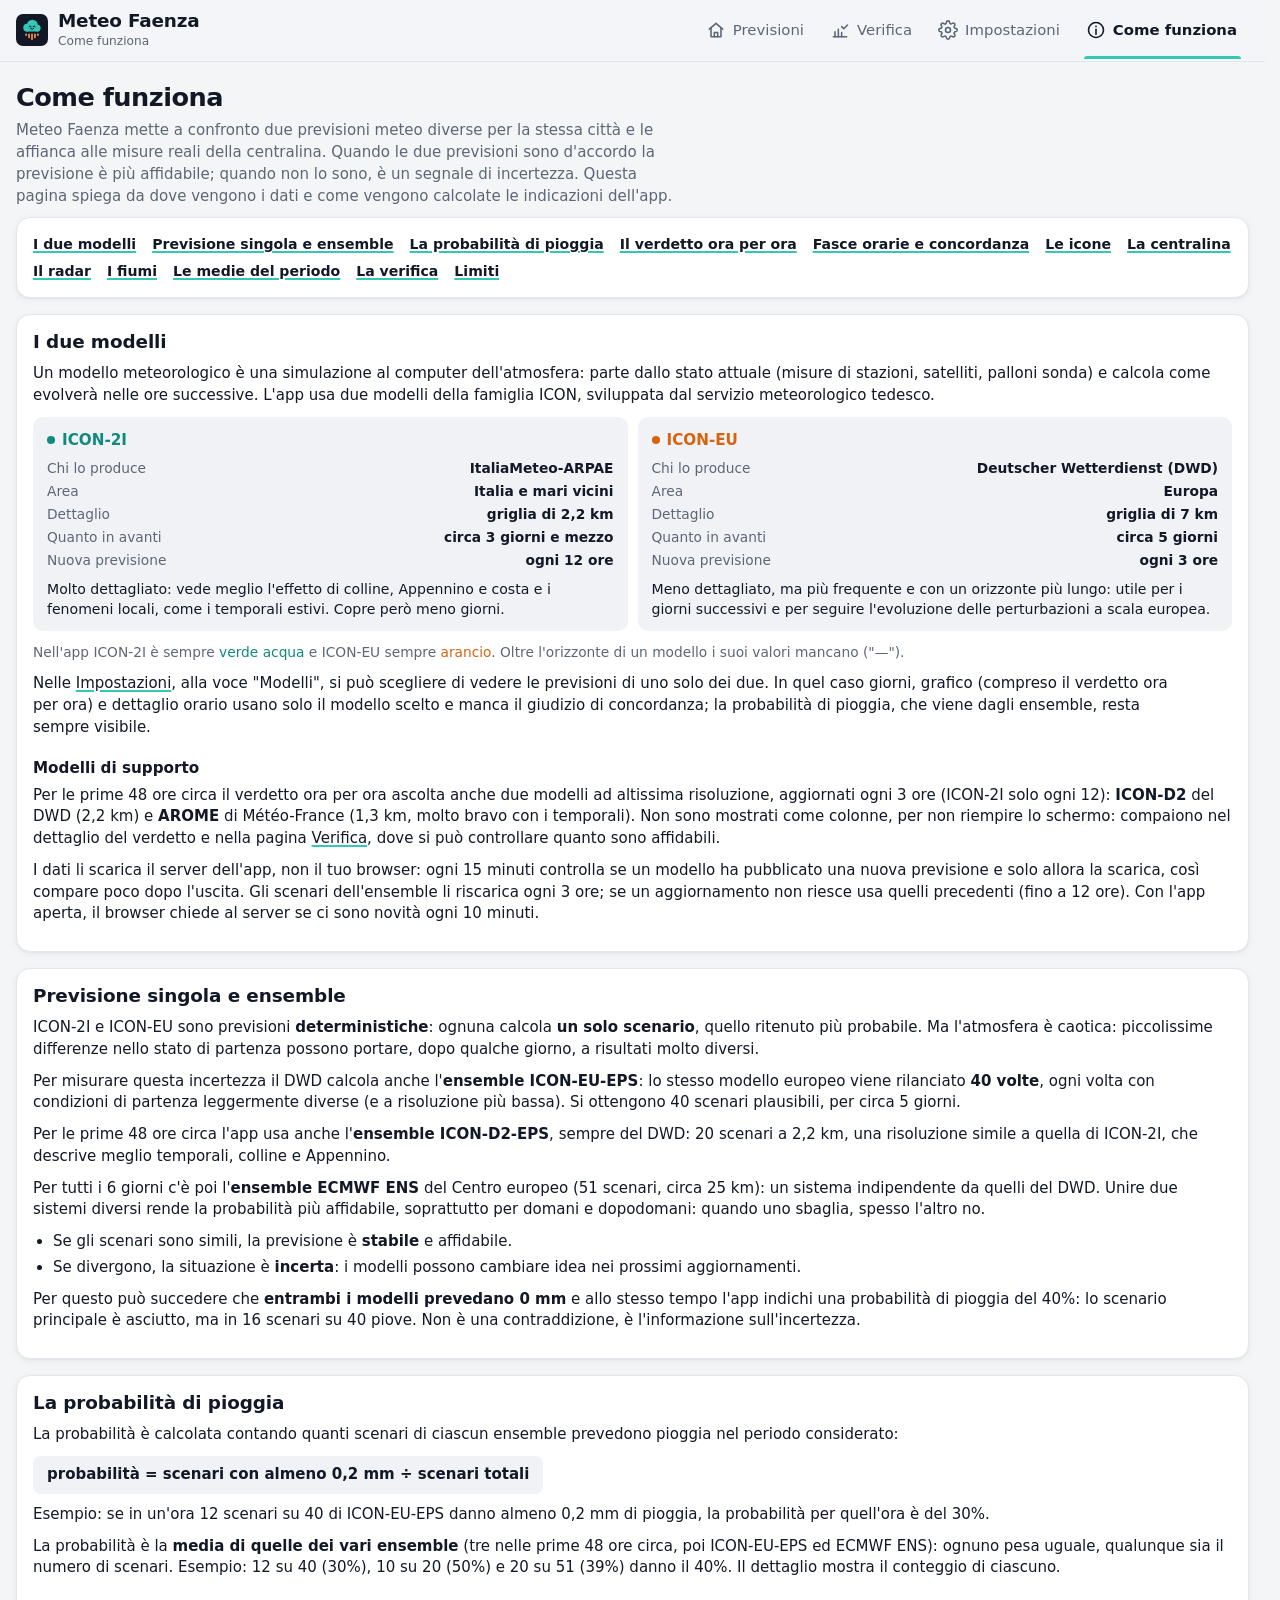
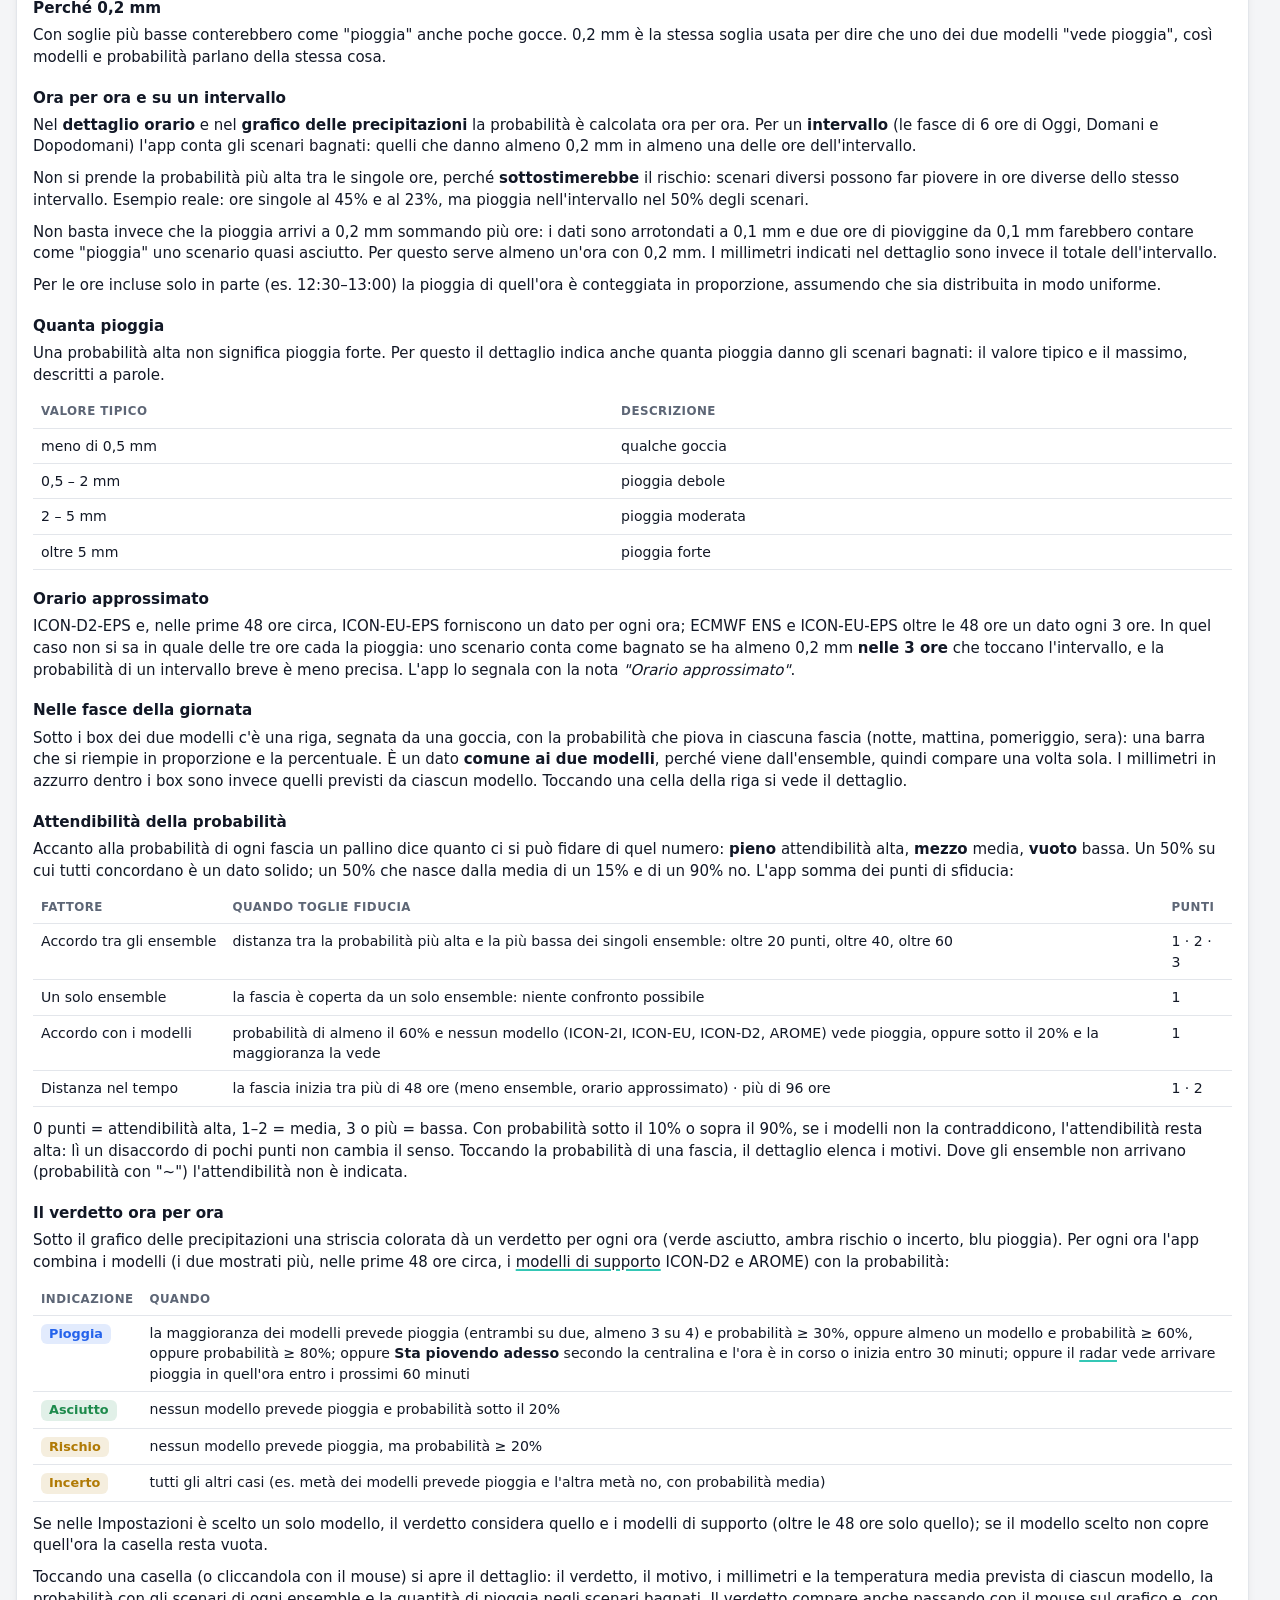
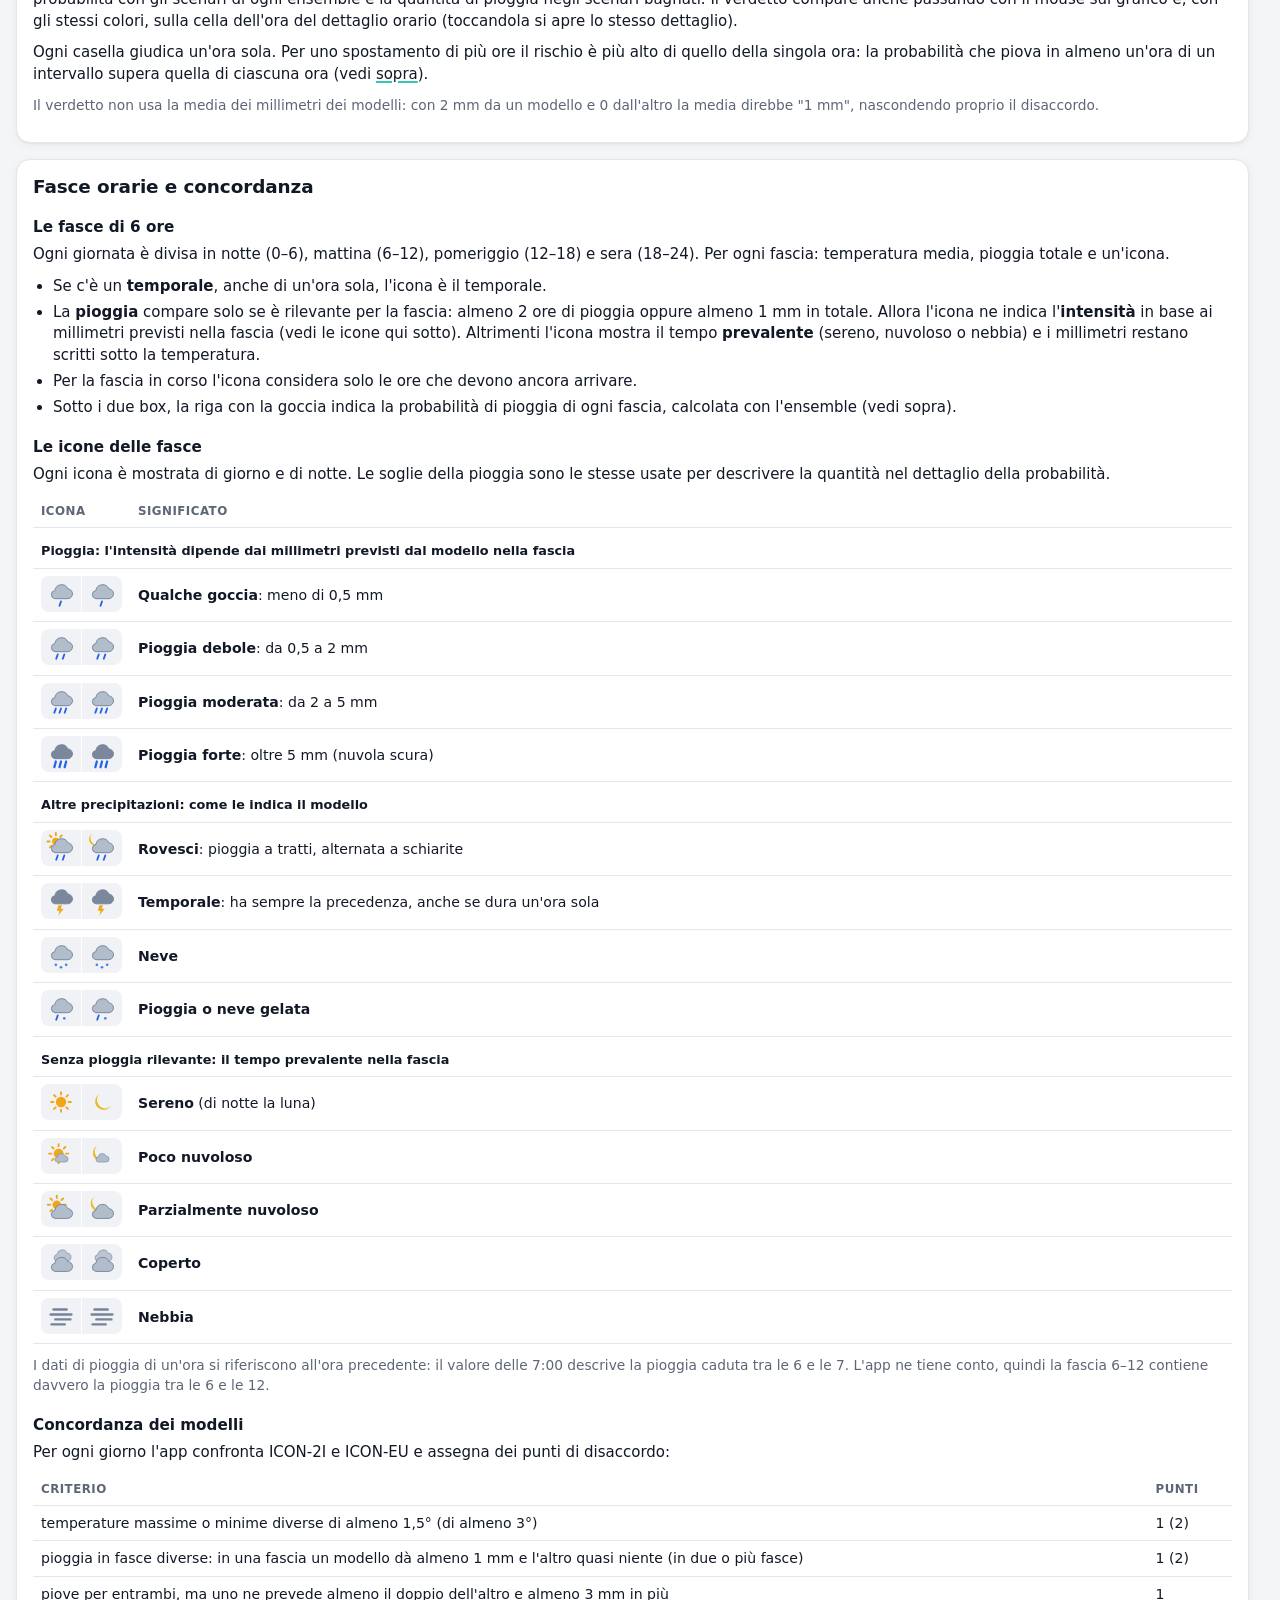
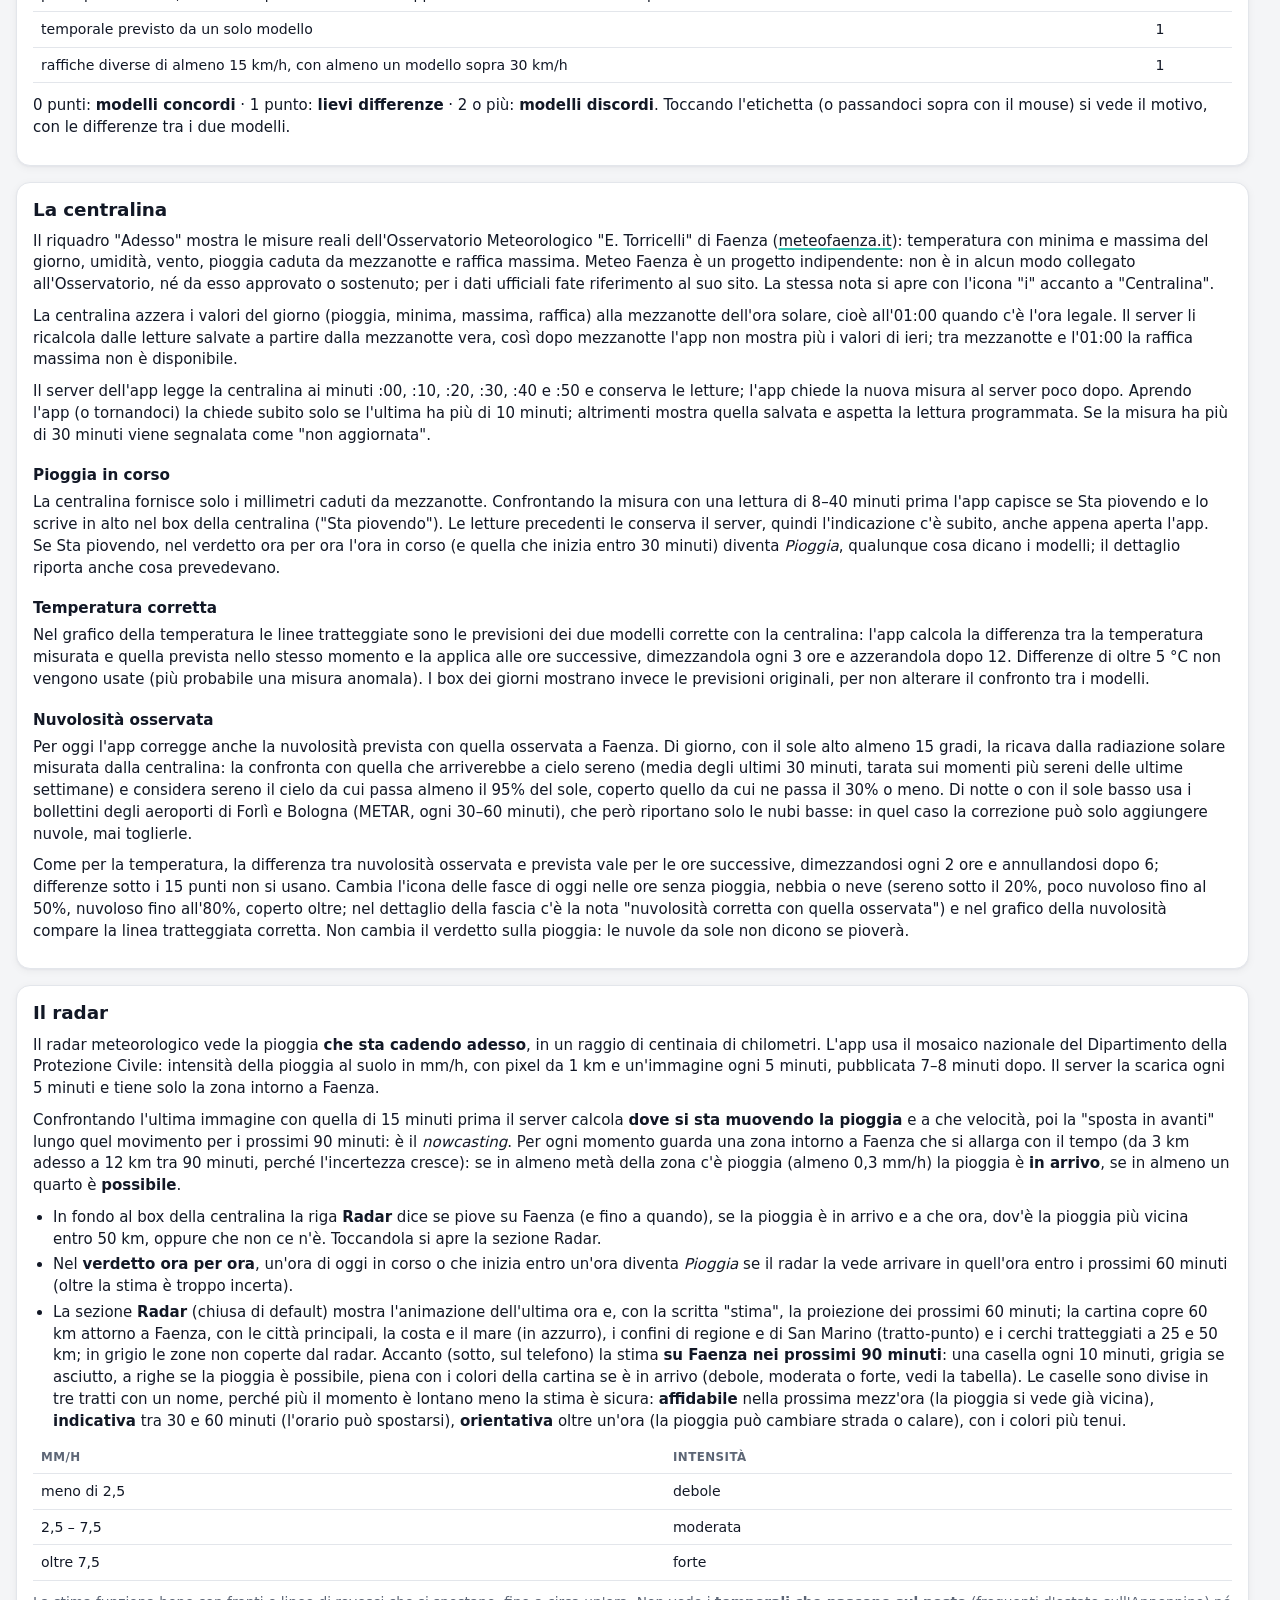
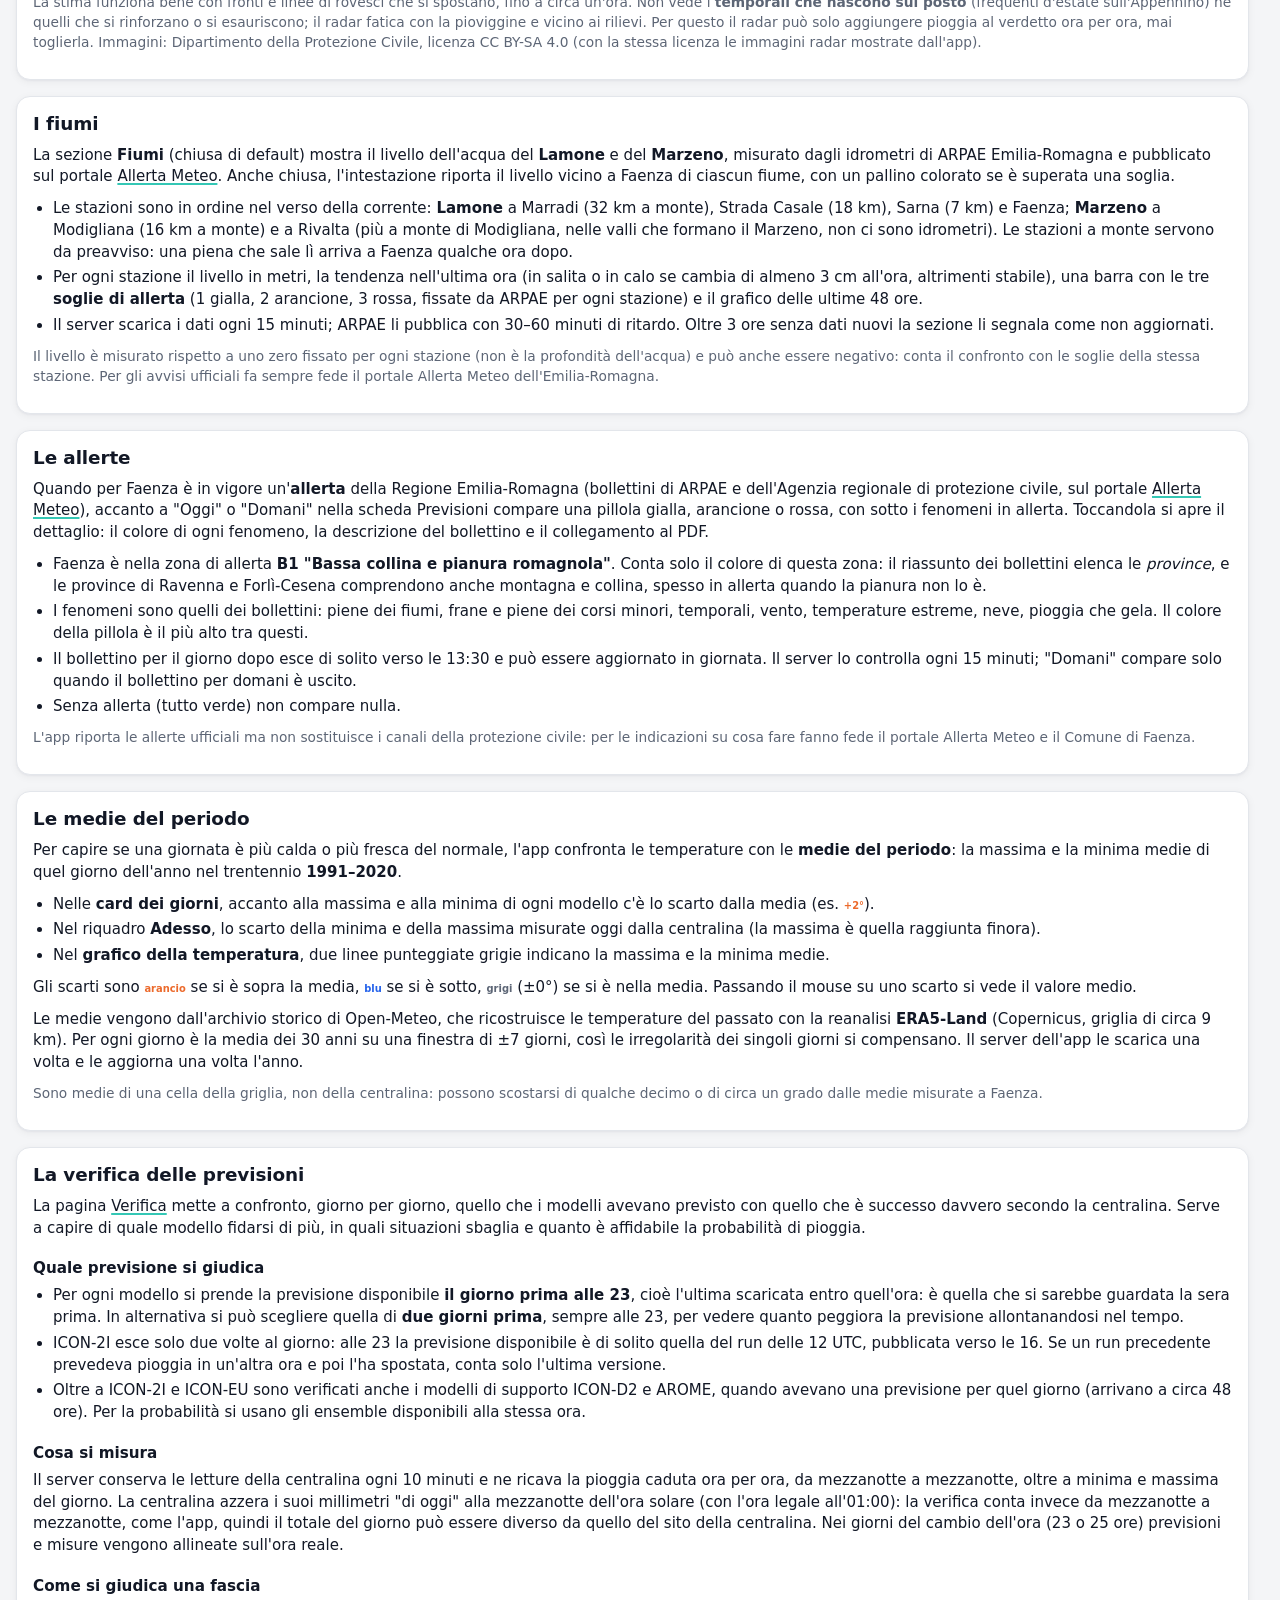
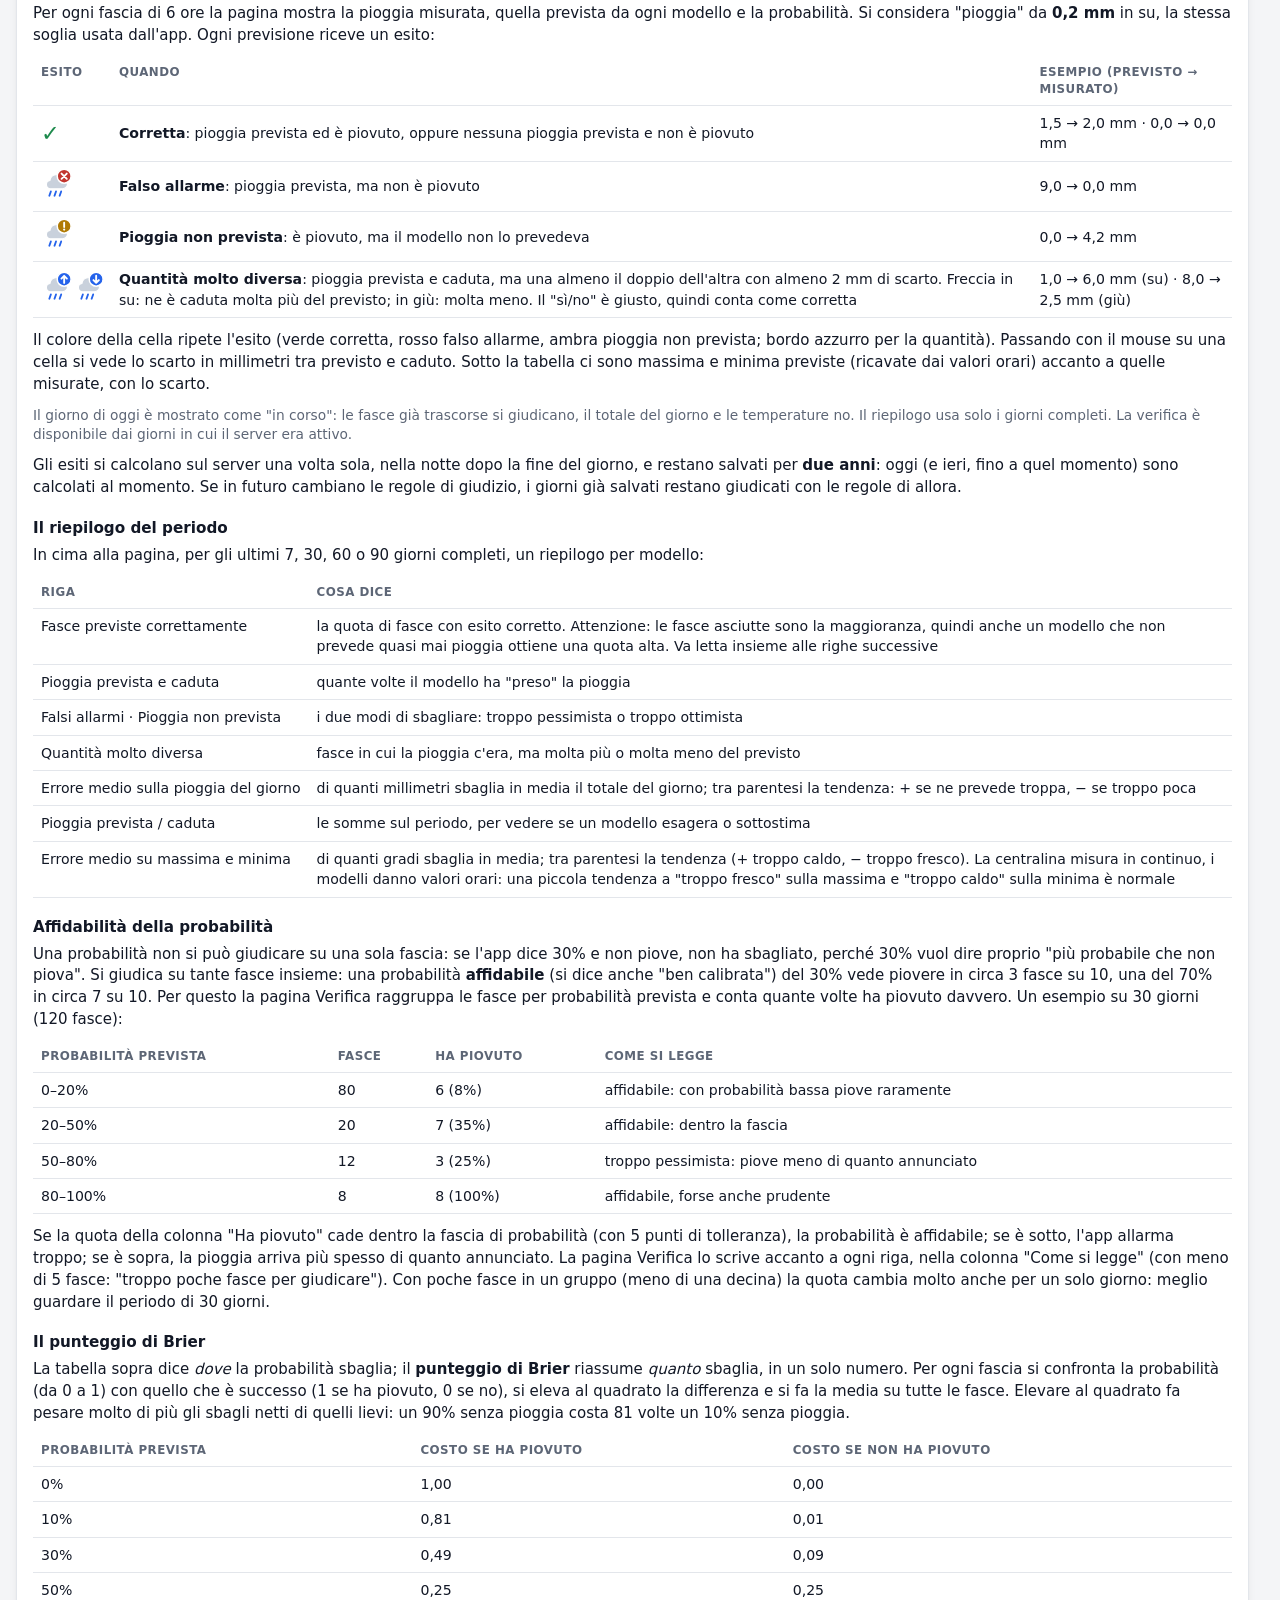
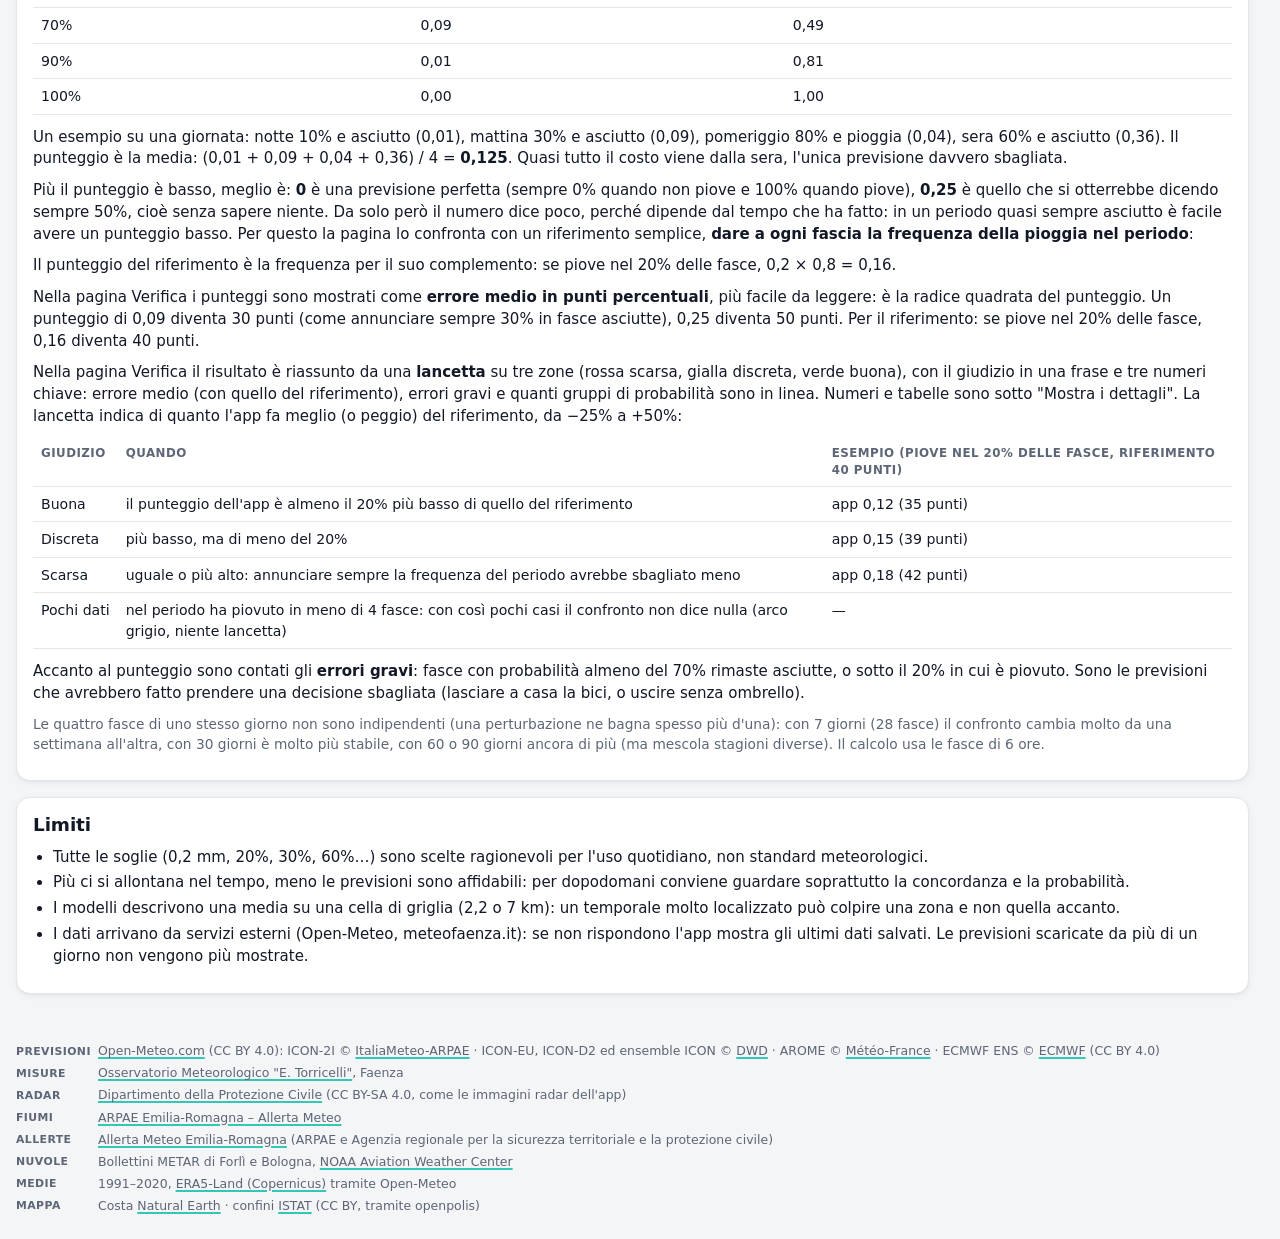
==== commit fd77de11: "feat: enhance radar section with detailed outlook and improved UI for precipitation estimates" ====
--- a/info.html
+++ b/info.html
@@ -248,7 +248,7 @@
       <ul>
         <li>In fondo al box della centralina la riga <strong>Radar</strong> dice se piove su Faenza (e fino a quando), se la pioggia è in arrivo e a che ora, dov'è la pioggia più vicina entro 50 km, oppure che non ce n'è. Toccandola si apre la sezione Radar.</li>
         <li>Nel <strong>verdetto ora per ora</strong>, un'ora di oggi in corso o che inizia entro un'ora diventa <em>Pioggia</em> se il radar la vede arrivare in quell'ora entro i prossimi 60 minuti (oltre la stima è troppo incerta).</li>
-        <li>La sezione <strong>Radar</strong> (chiusa di default) mostra l'animazione dell'ultima ora e, con la scritta "stima", la proiezione dei prossimi 60 minuti; la cartina copre 60 km attorno a Faenza, con le città principali, la costa e il mare (in azzurro), i confini di regione e di San Marino (tratto-punto) e i cerchi tratteggiati a 25 e 50 km; in grigio le zone non coperte dal radar. Accanto (sotto, sul telefono) la stima <strong>su Faenza nei prossimi 90 minuti</strong>, ogni 15 minuti: la barra è la quota della zona guardata in cui il radar vede pioggia (non una probabilità), con le linee al 25, 50 e 75% (25% = possibile, 50% = in arrivo).</li>
+        <li>La sezione <strong>Radar</strong> (chiusa di default) mostra l'animazione dell'ultima ora e, con la scritta "stima", la proiezione dei prossimi 60 minuti; la cartina copre 60 km attorno a Faenza, con le città principali, la costa e il mare (in azzurro), i confini di regione e di San Marino (tratto-punto) e i cerchi tratteggiati a 25 e 50 km; in grigio le zone non coperte dal radar. Accanto (sotto, sul telefono) la stima <strong>su Faenza nei prossimi 90 minuti</strong>: una casella ogni 10 minuti, grigia se asciutto, a righe se la pioggia è possibile, piena con i colori della cartina se è in arrivo (debole, moderata o forte, vedi la tabella). Le caselle sono divise in tre tratti con un nome, perché più il momento è lontano meno la stima è sicura: <strong>affidabile</strong> nella prossima mezz'ora (la pioggia si vede già vicina), <strong>indicativa</strong> tra 30 e 60 minuti (l'orario può spostarsi), <strong>orientativa</strong> oltre un'ora (la pioggia può cambiare strada o calare), con i colori più tenui.</li>
       </ul>
       <table class="info-table">
         <thead><tr><th>mm/h</th><th>Intensità</th></tr></thead>
--- a/css/style.css
+++ b/css/style.css
@@ -906,23 +906,29 @@
 .radar-status.lv-wet, .radar-status.lv-maybe { color: var(--rain); }
 .radar-status small { display: block; margin-top: 3px; font-size: .8rem; font-weight: 500; color: var(--muted); }
 .radar-outlook h3 { margin: 0 0 6px; font-size: .74rem; font-weight: 650; text-transform: uppercase; letter-spacing: .04em; color: var(--muted); }
-.radar-outlook ul { list-style: none; margin: 0; padding: 0; display: grid; gap: 5px; }
-.radar-outlook li { display: grid; grid-template-columns: 42px minmax(0, 1fr) 118px; align-items: center; gap: 10px; font-size: .82rem; }
-.ro-t { font-variant-numeric: tabular-nums; color: var(--muted); }
-.ro-bar { position: relative; height: 10px; border-radius: 5px; background: var(--surface-2); overflow: hidden; }
-.ro-bar i { display: block; height: 100%; background: var(--rain); border-radius: 5px; }
-/* Quote 25 / 50 / 75% sopra il riempimento: linee sottili del colore della card */
-.ro-bar::after { content: ''; position: absolute; inset: 0; pointer-events: none;
-  background: linear-gradient(90deg, transparent calc(25% - .5px), var(--surface) calc(25% - .5px) calc(25% + .5px), transparent calc(25% + .5px) calc(50% - .5px), var(--surface) calc(50% - .5px) calc(50% + .5px), transparent calc(50% + .5px) calc(75% - .5px), var(--surface) calc(75% - .5px) calc(75% + .5px), transparent calc(75% + .5px)); }
-.radar-outlook li.ro-scale { margin-top: -2px; }
-.ro-ticks { position: relative; height: 12px; font-size: .64rem; line-height: 12px; color: var(--muted); font-variant-numeric: tabular-nums; }
-.ro-ticks span { position: absolute; left: calc(var(--q) * 1%); transform: translateX(-50%); }
-.ro-ticks span:first-child { transform: none; }
-.ro-ticks span:last-child { transform: translateX(-100%); }
-.ro-note { margin: 8px 0 0; font-size: .74rem; }
-.radar-outlook .lv-maybe .ro-bar i { opacity: .55; }
-.radar-outlook .lv-wet .ro-w { color: var(--rain); font-weight: 650; }
-.ro-w { color: var(--muted); }
+/* Stima su Faenza (outlook() in radar.js): caselle da 10 minuti nei colori della mappa
+   (w1 debole, w2 moderata, w3 forte; a righe se possibile), divise in tre tratti con un nome:
+   più avanti la stima è meno sicura: linea del nome grigia, poi tratteggiata e colori più tenui. */
+.ro-strip { display: grid; gap: 8px; }
+.ro-span { display: flex; flex-direction: column; gap: 5px; min-width: 0; }
+.ro-lab { padding-bottom: 3px; border-bottom: 2px solid var(--text); font-size: .74rem; font-weight: 650; white-space: nowrap; overflow: hidden; text-overflow: ellipsis; }
+.ro-mid .ro-lab { border-bottom-color: color-mix(in srgb, var(--muted) 45%, transparent); }
+.ro-far .ro-lab { border-bottom-style: dashed; border-bottom-color: var(--muted); color: var(--muted); }
+.ro-cells { display: grid; grid-template-columns: repeat(var(--n), minmax(0, 1fr)); gap: 2px; height: 30px; }
+.ro-c { display: block; border-radius: 3px; }
+.ro-c.dry { background: var(--surface-2); box-shadow: inset 0 0 0 1px var(--border); }
+.ro-c.maybe { background: repeating-linear-gradient(135deg, #a6d8ff 0 4px, color-mix(in srgb, #a6d8ff 25%, var(--surface)) 4px 8px); }
+.ro-c.w1 { background: #5fb1f5; } .ro-c.w2 { background: #2b7de0; } .ro-c.w3 { background: #1d4fb8; }
+/* solo l'ultimo tratto più tenue: una trasparenza anche nel tratto centrale faceva sembrare
+   moderata una pioggia forte */
+.ro-far .ro-c:not(.dry) { opacity: .7; }
+.ro-times { display: flex; justify-content: space-between; font-size: .68rem; color: var(--muted); font-variant-numeric: tabular-nums; }
+.ro-legend { display: flex; flex-wrap: wrap; gap: 4px 12px; margin-top: 10px; font-size: .74rem; color: var(--muted); }
+.ro-legend span { display: inline-flex; align-items: center; gap: 5px; }
+.ro-legend i { width: 14px; height: 10px; border-radius: 2px; }
+.ro-key { display: grid; grid-template-columns: auto 1fr; gap: 3px 12px; margin: 10px 0 0; padding: 8px 12px; border-radius: 10px; background: var(--surface-2); font-size: .76rem; }
+.ro-key dt { font-weight: 650; }
+.ro-key dd { margin: 0; color: var(--muted); }
 .radar-img, .radar-map, .radar-sea { position: absolute; inset: 0; width: 100%; height: 100%; }
 .radar-sea polygon { fill: color-mix(in srgb, var(--rain) 9%, var(--surface-2)); }
 .radar-img.fc { opacity: .78; }
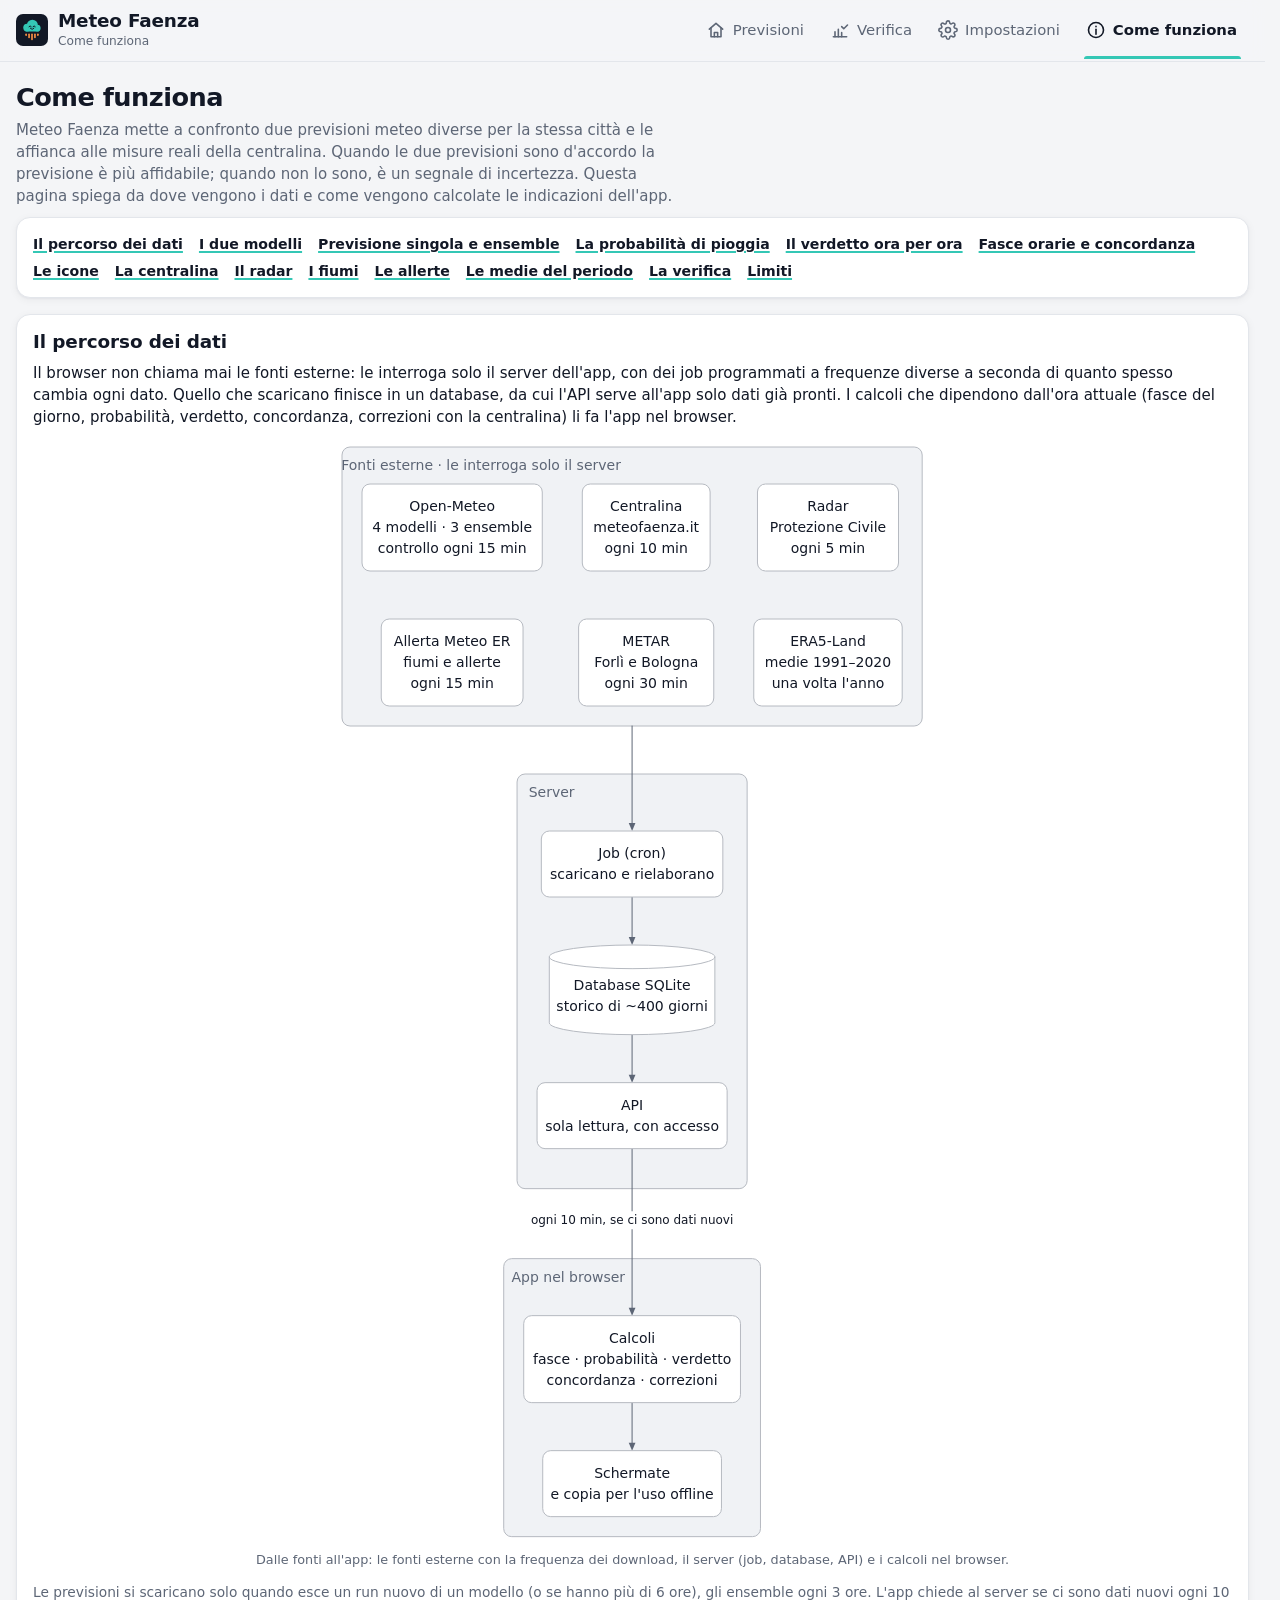
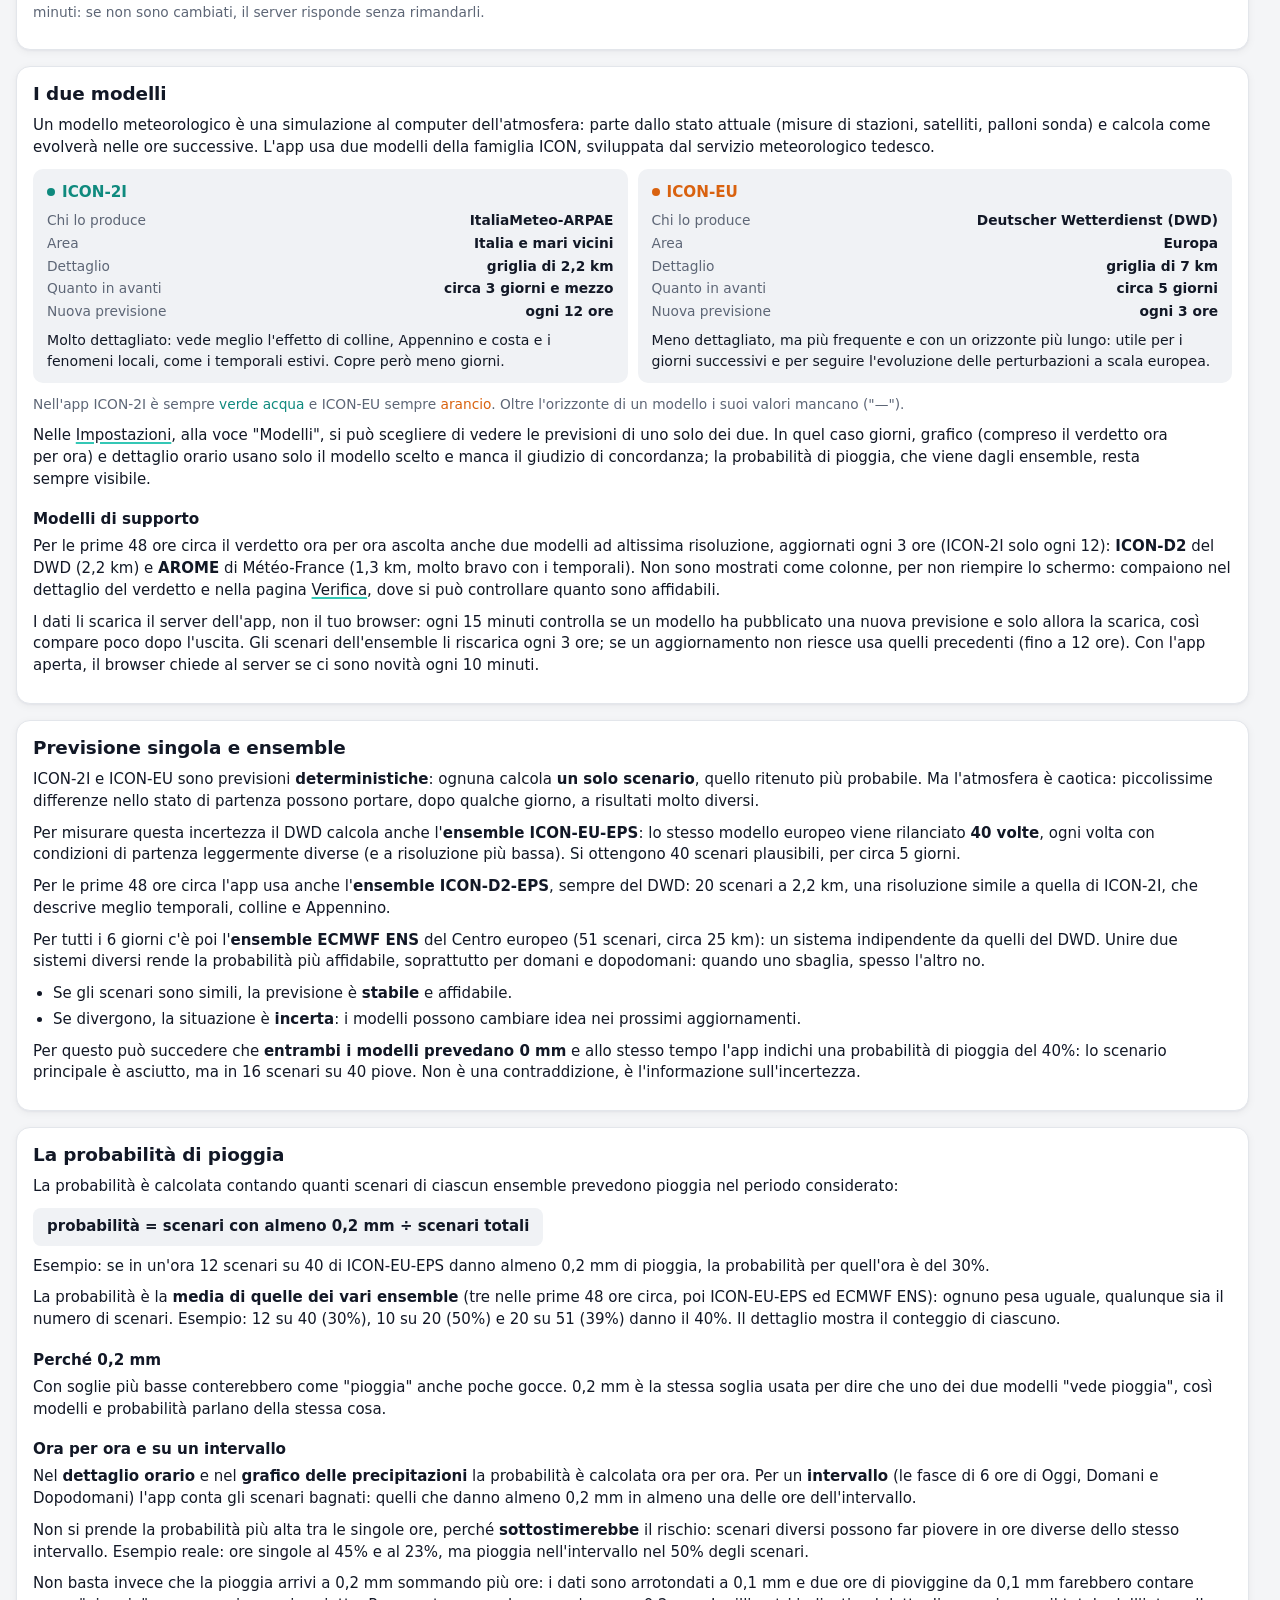
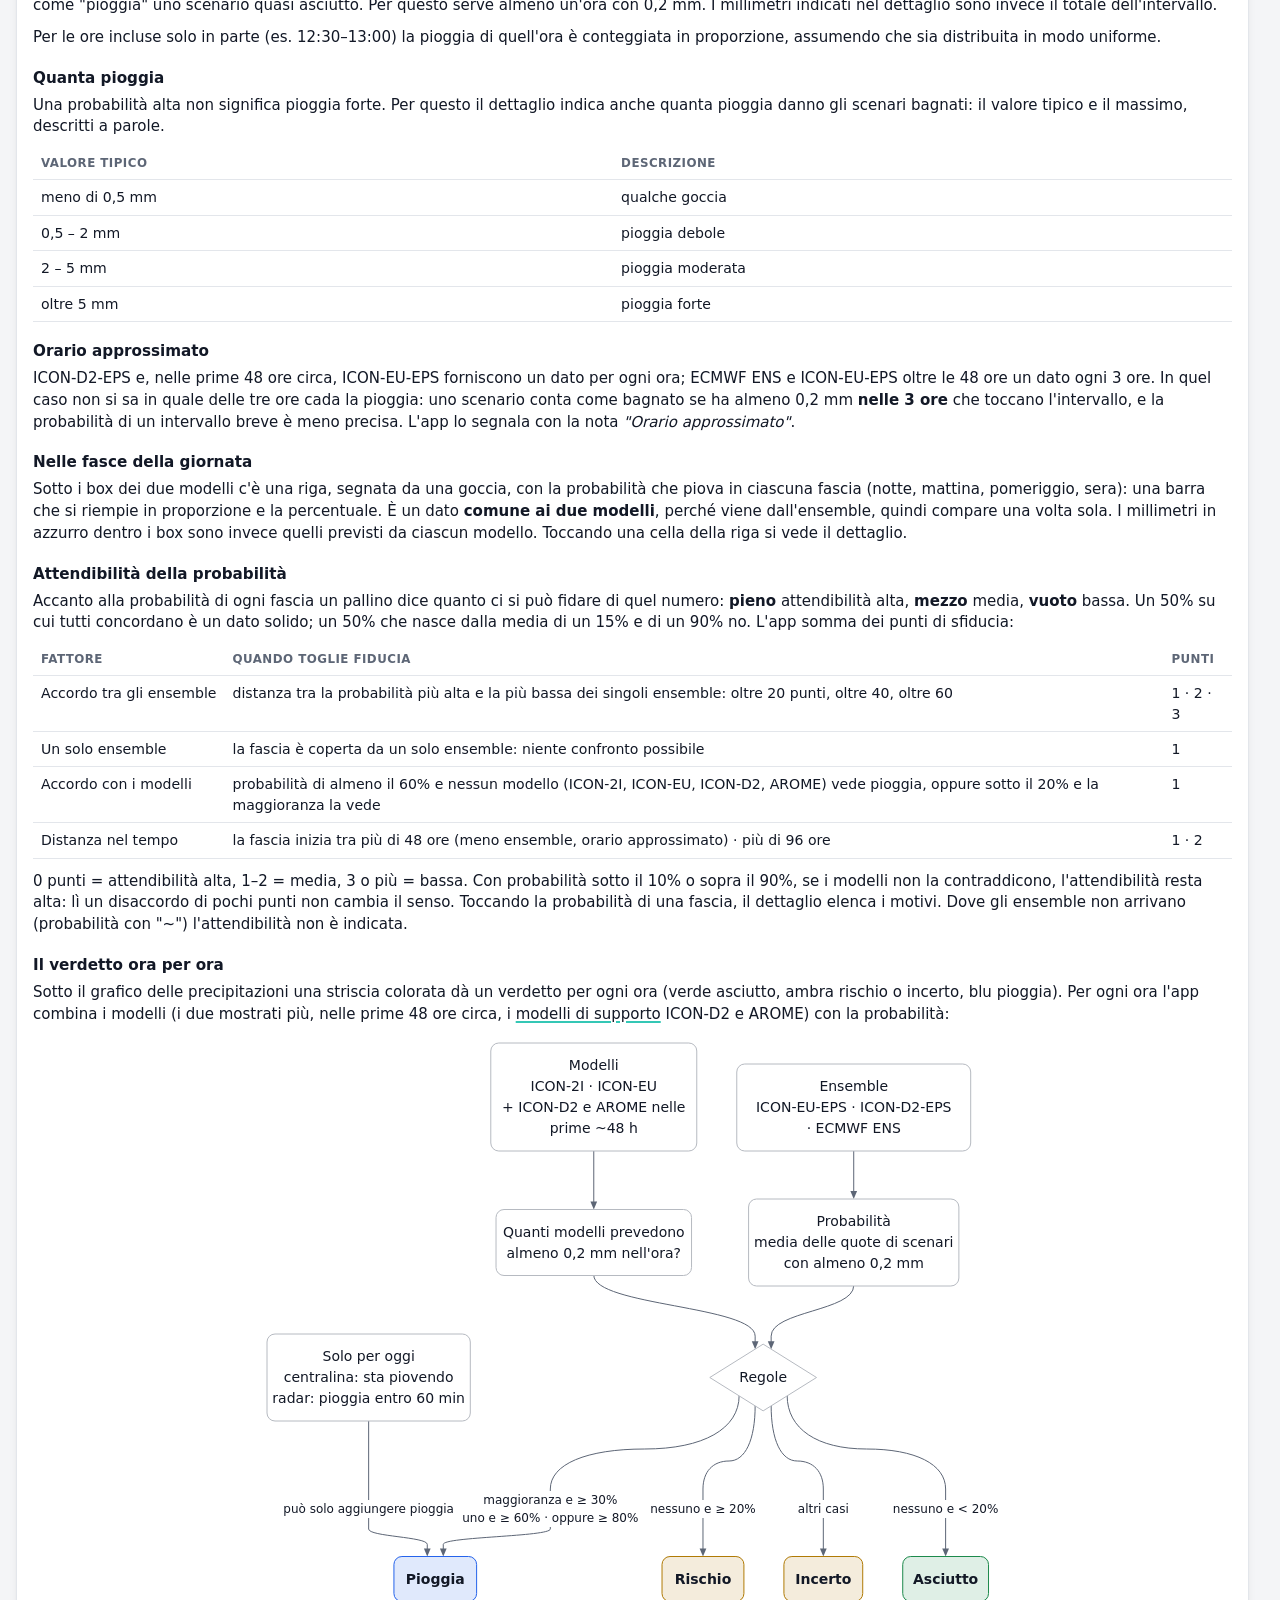
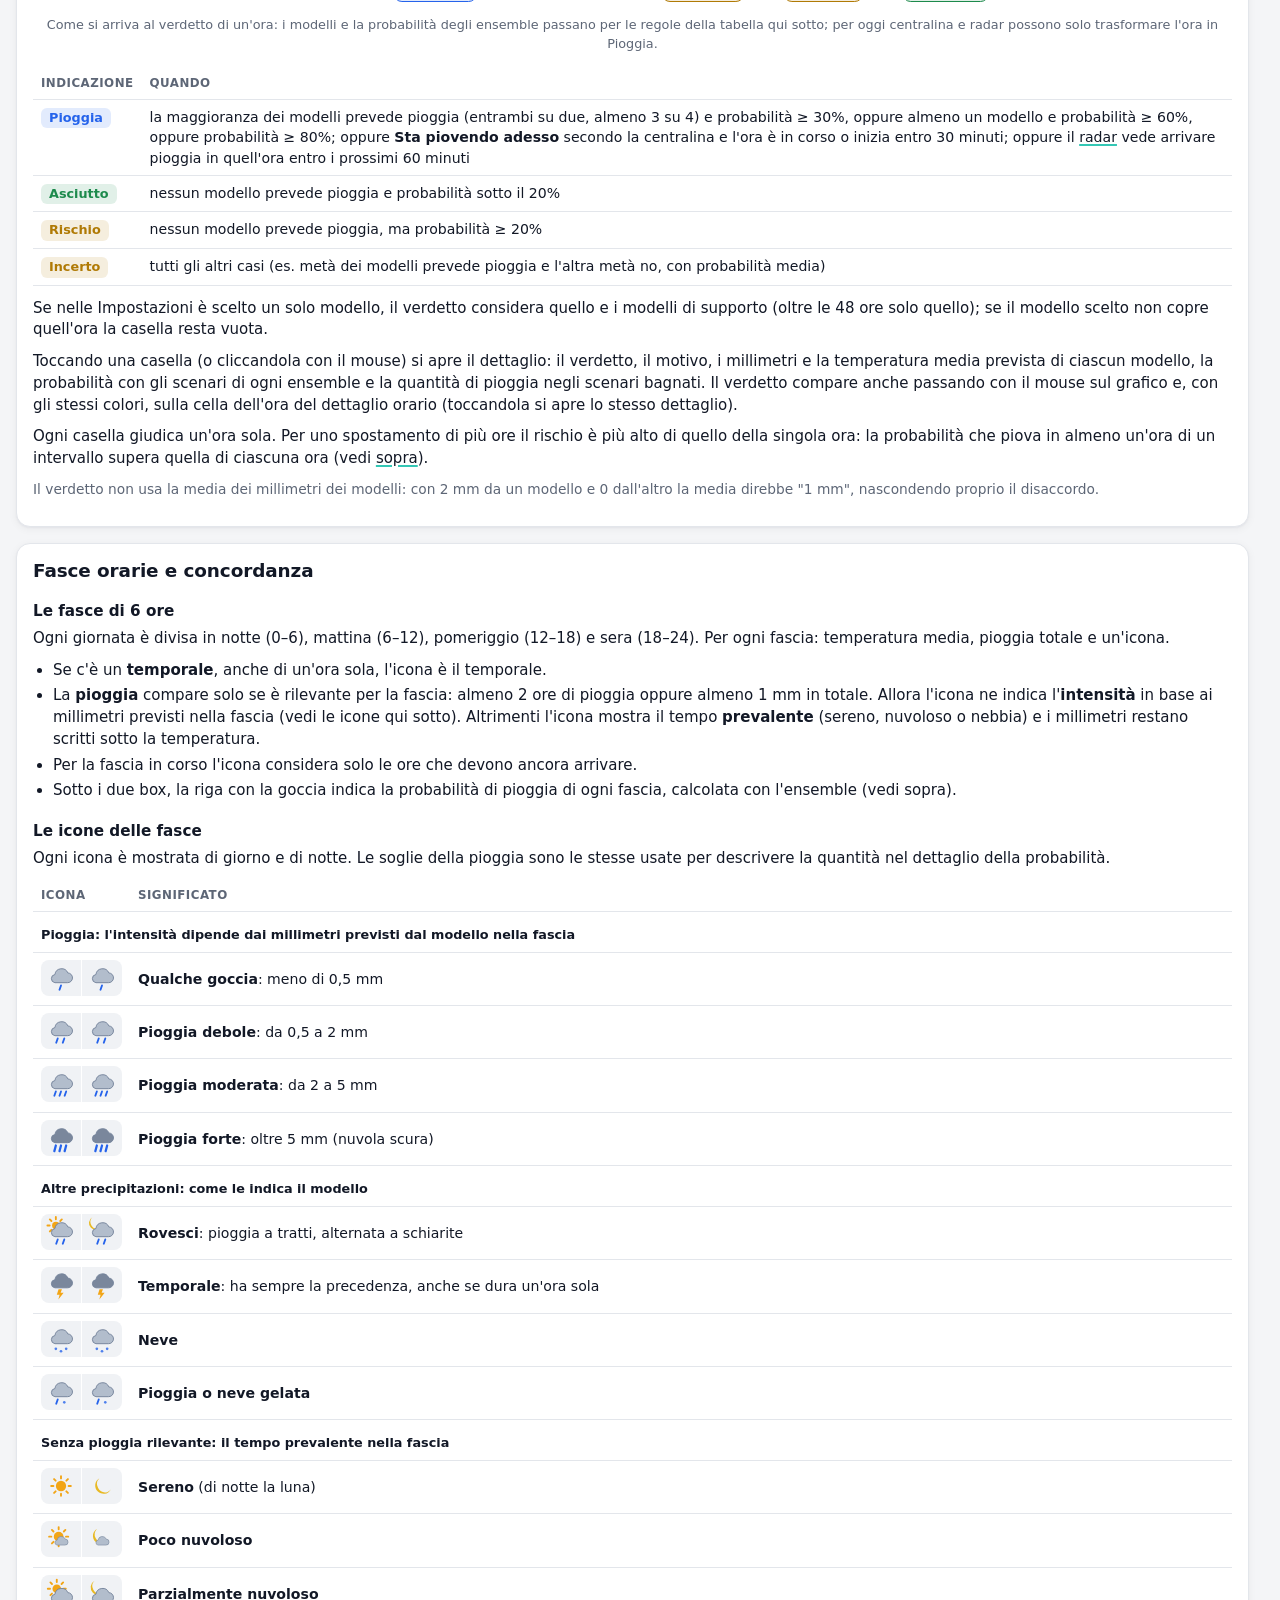
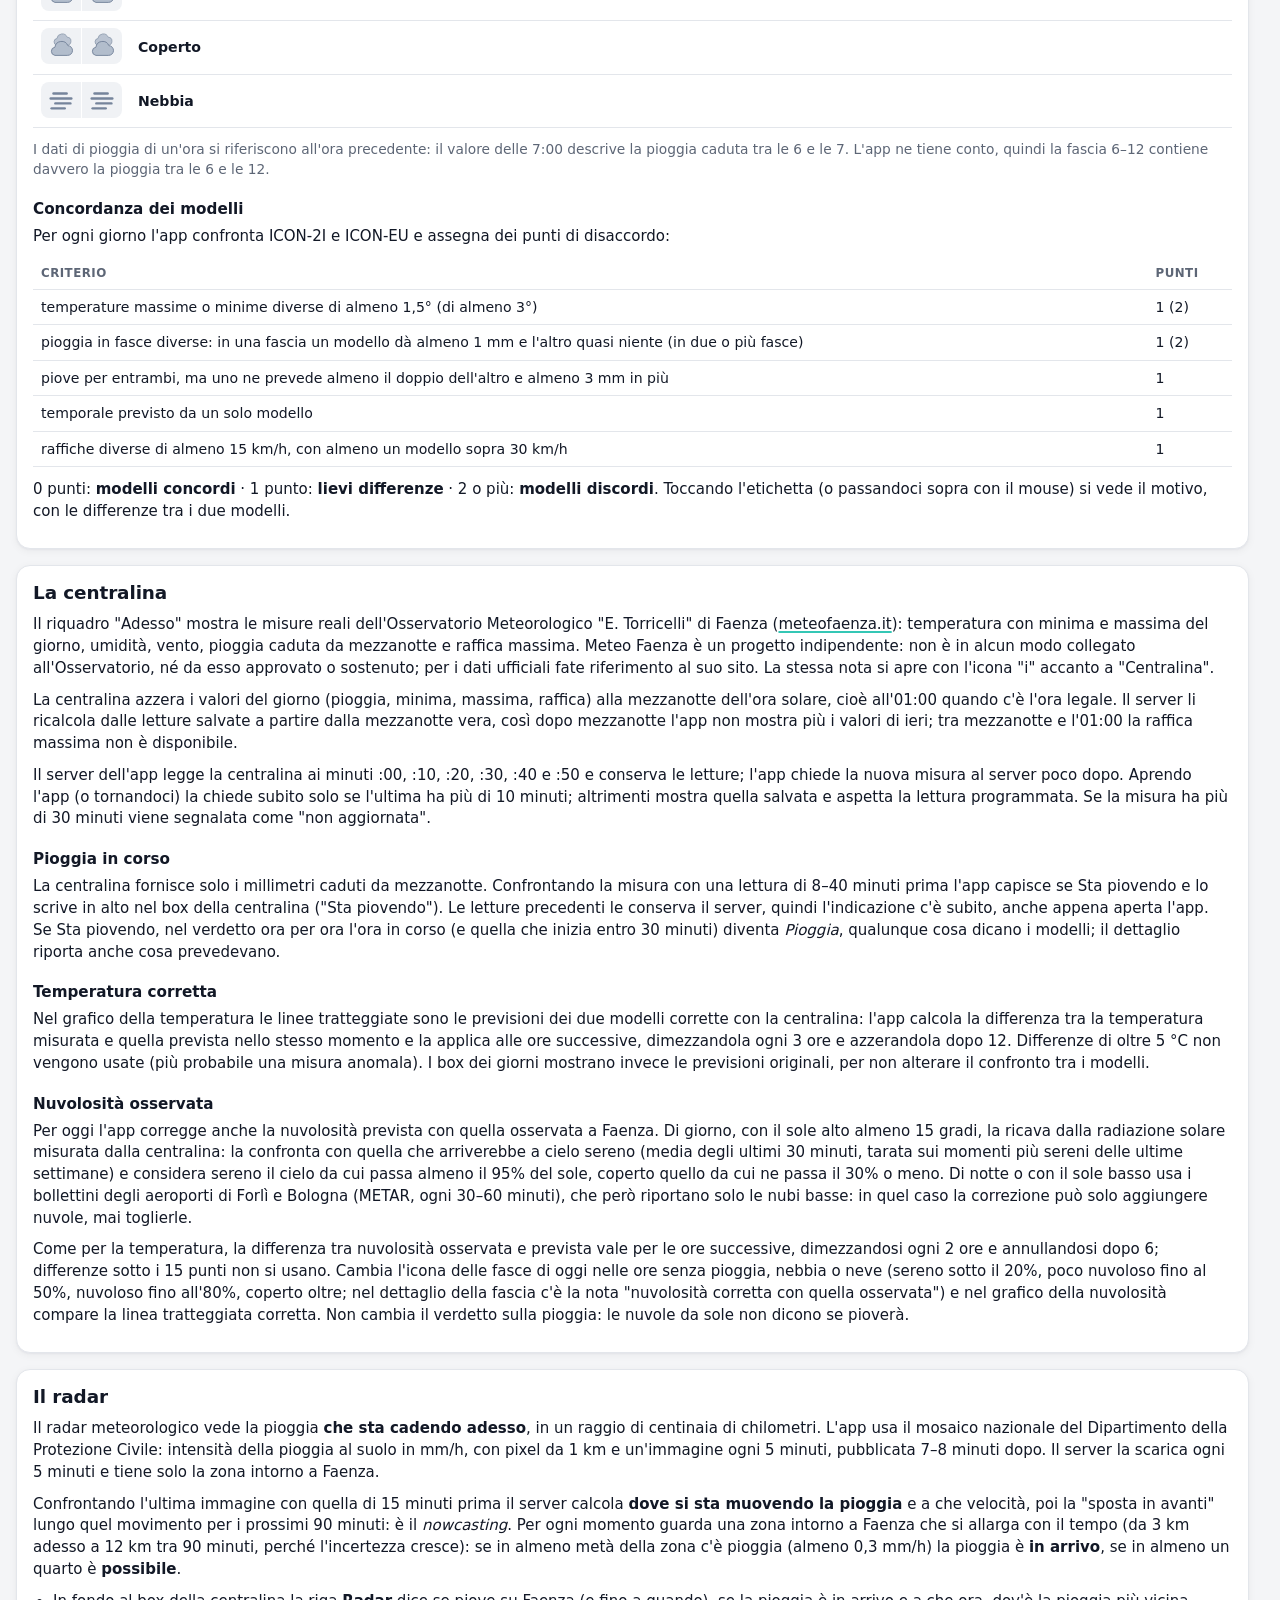
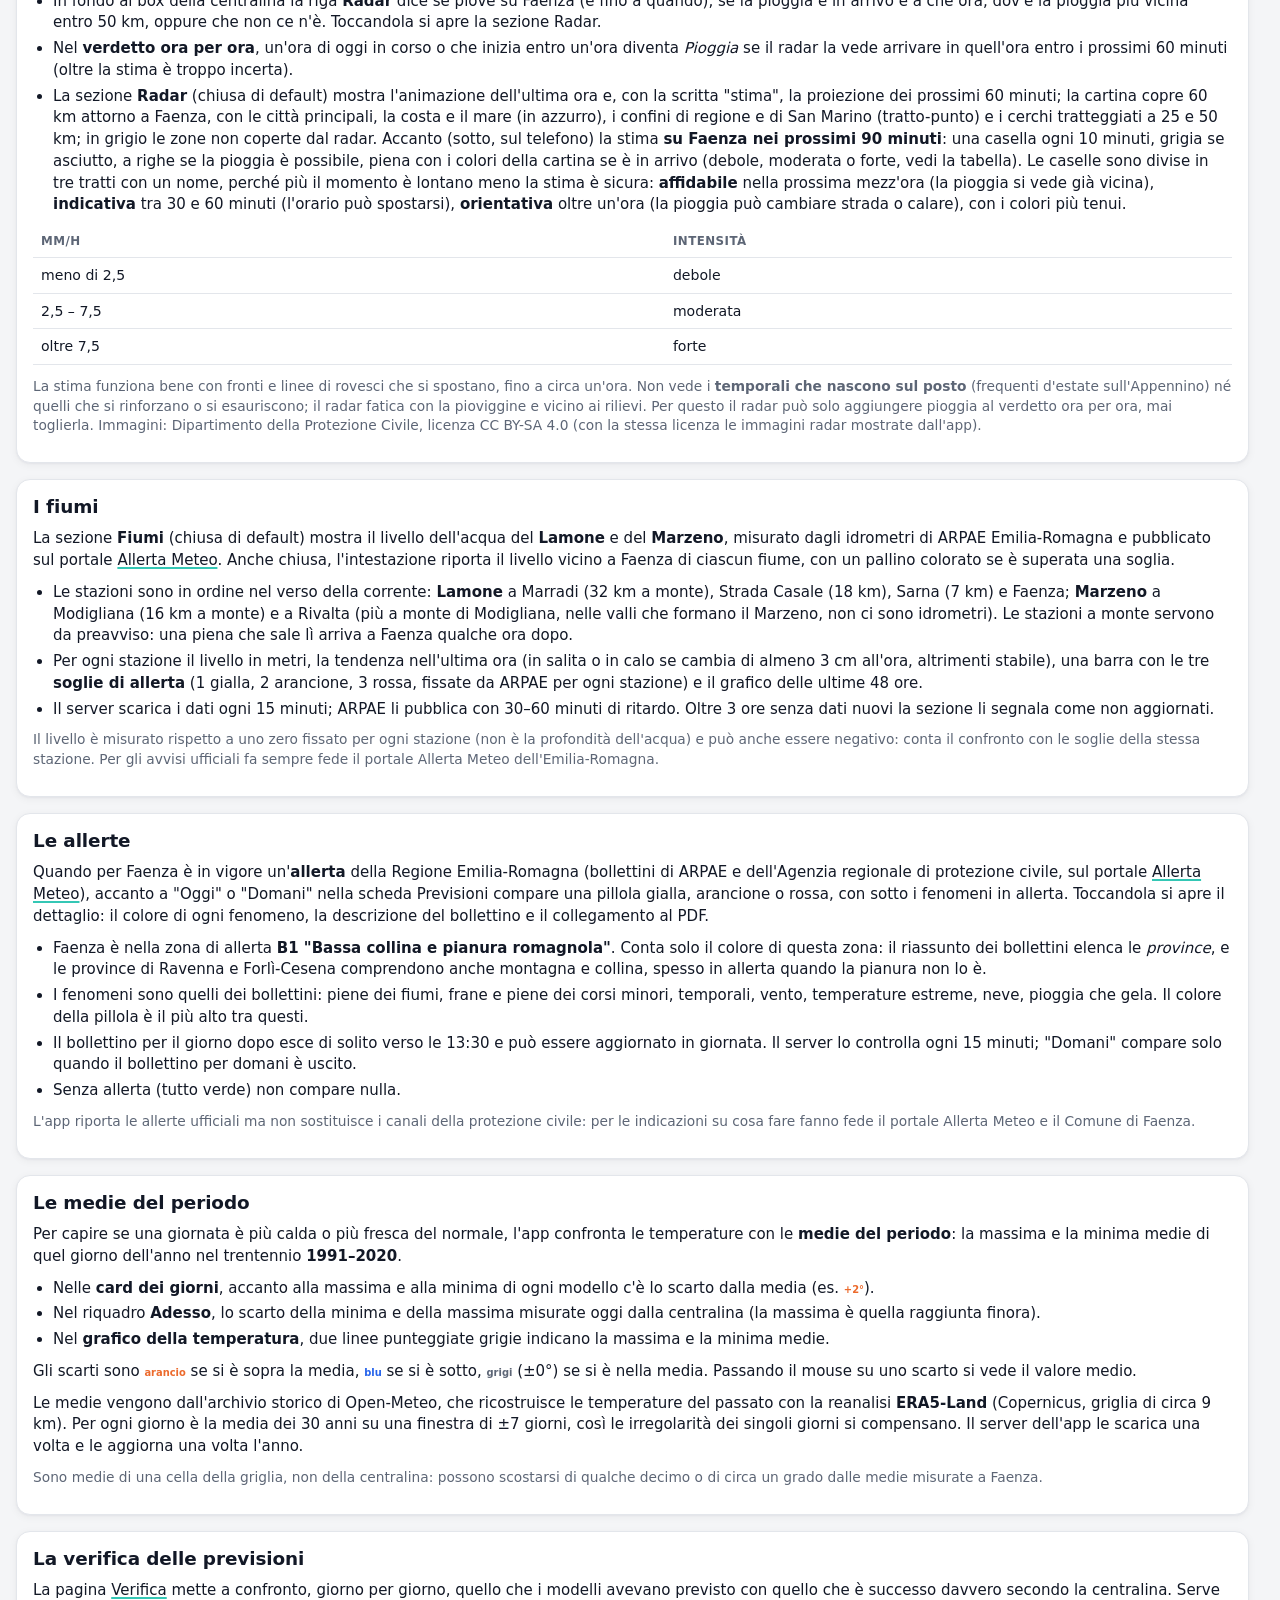
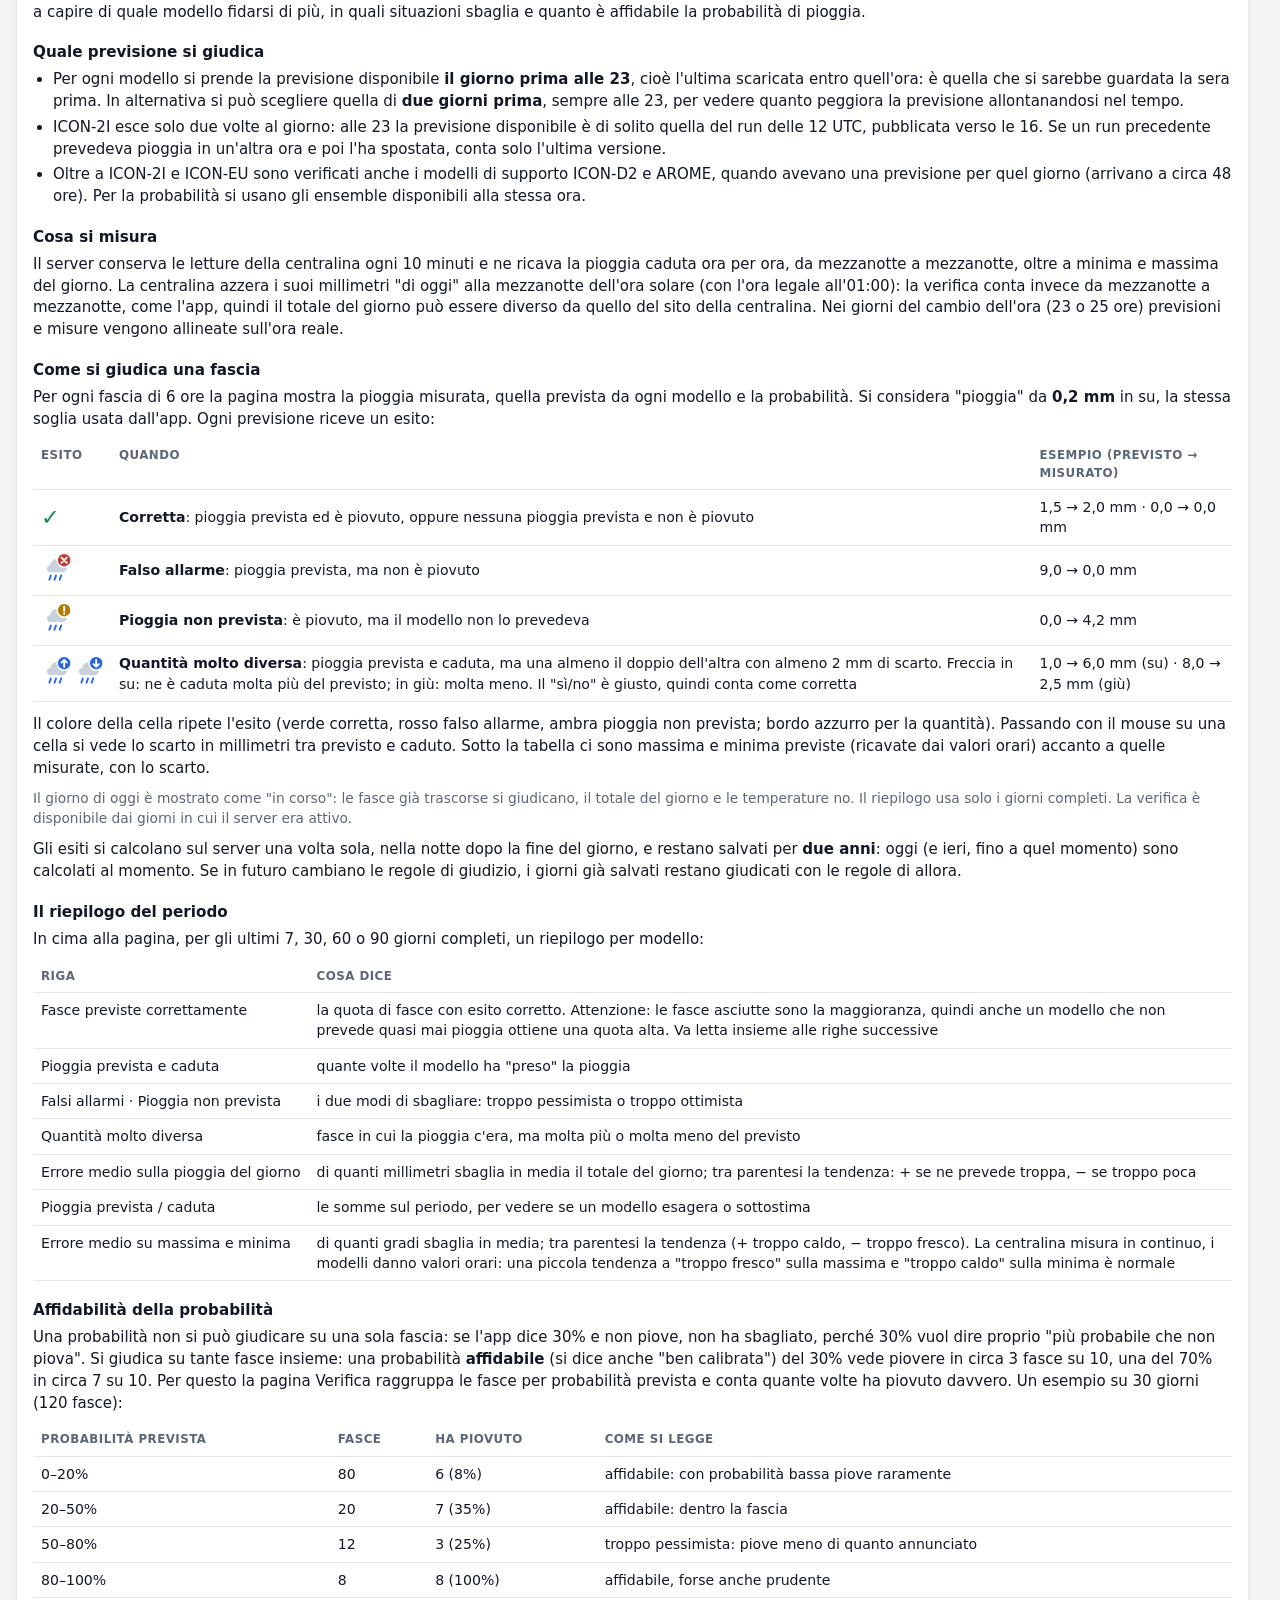
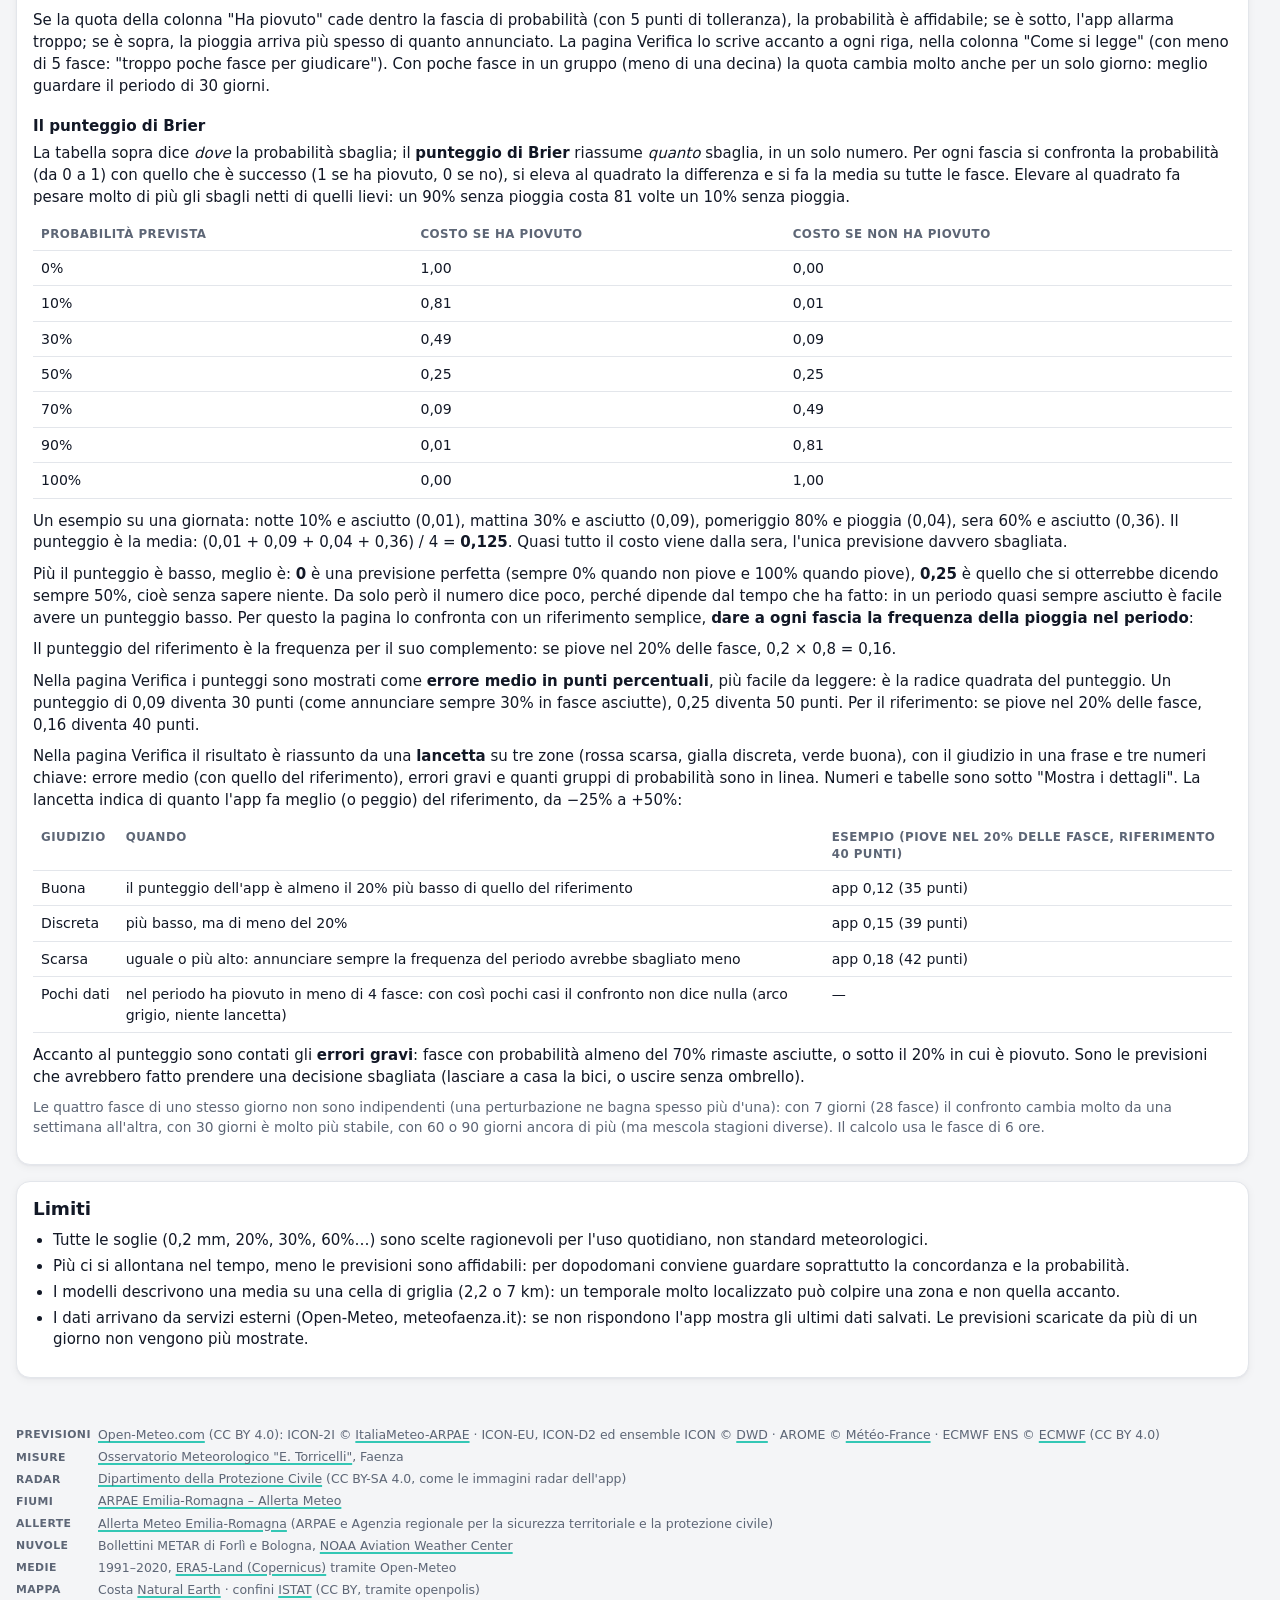
==== commit 8e3d809e: "Aggiornamenti alla documentazione e al codice per l'app Meteo Faenza: - Modificata la descrizione de" ====
--- a/info.html
+++ b/info.html
@@ -52,6 +52,7 @@
     <p class="info-lead">Meteo Faenza mette a confronto due previsioni meteo diverse per la stessa città e le affianca alle misure reali della centralina. Quando le due previsioni sono d'accordo la previsione è più affidabile; quando non lo sono, è un segnale di incertezza. Questa pagina spiega da dove vengono i dati e come vengono calcolate le indicazioni dell'app.</p>
 
     <nav class="info-toc card" aria-label="Indice">
+      <a href="#percorso">Il percorso dei dati</a>
       <a href="#modelli">I due modelli</a>
       <a href="#ensemble">Previsione singola e ensemble</a>
       <a href="#probabilita">La probabilità di pioggia</a>
@@ -61,10 +62,23 @@
       <a href="#centralina">La centralina</a>
       <a href="#radar">Il radar</a>
       <a href="#fiumi">I fiumi</a>
+      <a href="#allerte">Le allerte</a>
       <a href="#medie">Le medie del periodo</a>
       <a href="#verifica">La verifica</a>
       <a href="#limiti">Limiti</a>
     </nav>
+
+    <section class="card" id="percorso">
+      <h2>Il percorso dei dati</h2>
+      <p>Il browser non chiama mai le fonti esterne: le interroga solo il server dell'app, con dei job programmati a frequenze diverse a seconda di quanto spesso cambia ogni dato. Quello che scaricano finisce in un database, da cui l'API serve all'app solo dati già pronti. I calcoli che dipendono dall'ora attuale (fasce del giorno, probabilità, verdetto, concordanza, correzioni con la centralina) li fa l'app nel browser.</p>
+      <figure class="info-diagram" aria-labelledby="dia-dati-cap">
+<!-- diagramma:dati -->
+<svg xmlns="http://www.w3.org/2000/svg" class="pele pele-flowchart" viewBox="0 0 597 1106" width="597" height="1106" style="--_bg:var(--pele-bg,#fff);--_fg:var(--pele-fg,#1f1f1f);--_m:var(--pele-muted,#6e6e6e);--_l:var(--pele-line,#1f1f1f);--_s:var(--pele-surface,#f3f3f3);--_a:var(--pele-surface-alt,#e6e6e6);--_b:var(--pele-border,#8a8a8a);--_c:var(--pele-accent,#5b7bd5);color:var(--_fg);--_r:var(--pele-radius,4px);--_fm:var(--pele-font-mono,monospace);font:14px sans-serif;letter-spacing:normal;word-spacing:normal;text-transform:none;direction:ltr;font-family:var(--pele-font,system-ui, -apple-system, &quot;Segoe UI&quot;, Roboto, &quot;Helvetica Neue&quot;, Arial, sans-serif)" fill="var(--_fg)" role="graphics-document document" aria-roledescription="flowchart"><g class="pele-clusters"><g class="pele-cluster" data-id="B"><rect x="169.71" y="819.65" width="256.77" height="278" fill="var(--_a)" fill-opacity="0.5" stroke="var(--_b)" style="rx:var(--_r)"/><text class="pele-cluster-label" fill="var(--_m)" x="234.28" y="843.05" text-anchor="middle">App nel browser</text></g><g class="pele-cluster" data-id="S"><rect x="183.06" y="335" width="230.07" height="414.65" fill="var(--_a)" fill-opacity="0.5" stroke="var(--_b)" style="rx:var(--_r)"/><text class="pele-cluster-label" fill="var(--_m)" x="217.67" y="358.4" text-anchor="middle">Server</text></g><g class="pele-cluster" data-id="F"><rect x="8" y="8" width="580.18" height="279" fill="var(--_a)" fill-opacity="0.5" stroke="var(--_b)" style="rx:var(--_r)"/><text class="pele-cluster-label" fill="var(--_m)" x="147.05" y="31.4" text-anchor="middle">Fonti esterne · le interroga solo il server</text></g></g><g class="pele-edges" fill="none" stroke="var(--_l)" stroke-linecap="round"><g class="pele-edge" data-id="L_F_J_0"><path d="M298.09,287L298.09,385"/><path class="pele-marker" d="M298.09,392L294.73,384L301.45,384Z" fill="var(--_l)" stroke="none"/></g><g class="pele-edge" data-id="L_J_DB_0"><path d="M298.09,458L298.09,499"/><path class="pele-marker" d="M298.09,506L294.73,498L301.45,498Z" fill="var(--_l)" stroke="none"/></g><g class="pele-edge" data-id="L_DB_API_0"><path d="M298.09,595.65L298.09,636.65"/><path class="pele-marker" d="M298.09,643.65L294.73,635.65L301.45,635.65Z" fill="var(--_l)" stroke="none"/></g><g class="pele-edge" data-id="L_C_V_0"><path d="M298.09,963.65L298.09,1004.65"/><path class="pele-marker" d="M298.09,1011.65L294.73,1003.65L301.45,1003.65Z" fill="var(--_l)" stroke="none"/></g><g class="pele-edge" data-id="L_API_C_0"><path d="M298.09,709.65L298.09,869.65"/><path class="pele-marker" d="M298.09,876.65L294.73,868.65L301.45,868.65Z" fill="var(--_l)" stroke="none"/></g></g><g class="pele-edge-labels" font-size="12"><g class="pele-edge-label" data-id="L_API_C_0"><rect x="205.38" y="772.15" width="185.42" height="18" rx="3" fill="var(--_bg)"/><text x="298.09" y="785.35" text-anchor="middle">ogni 10 min, se ci sono dati nuovi</text></g></g><g class="pele-nodes"><g class="pele-node pele-shape-rect" data-id="OM" transform="translate(118.14,88.5)"><rect x="-90.14" y="-43.5" width="180.28" height="87" fill="var(--_s)" stroke="var(--_b)" style="rx:var(--_r)"/><text class="pele-label" text-anchor="middle" xml:space="preserve"><tspan x="0" y="-16.1">Open-Meteo</tspan><tspan x="0" y="4.9">4 modelli · 3 ensemble</tspan><tspan x="0" y="25.9">controllo ogni 15 min</tspan></text></g><g class="pele-node pele-shape-rect" data-id="CE" transform="translate(312.2,88.5)"><rect x="-63.91" y="-43.5" width="127.83" height="87" fill="var(--_s)" stroke="var(--_b)" style="rx:var(--_r)"/><text class="pele-label" text-anchor="middle" xml:space="preserve"><tspan x="0" y="-16.1">Centralina</tspan><tspan x="0" y="4.9">meteofaenza.it</tspan><tspan x="0" y="25.9">ogni 10 min</tspan></text></g><g class="pele-node pele-shape-rect" data-id="RA" transform="translate(493.98,88.5)"><rect x="-70.51" y="-43.5" width="141.03" height="87" fill="var(--_s)" stroke="var(--_b)" style="rx:var(--_r)"/><text class="pele-label" text-anchor="middle" xml:space="preserve"><tspan x="0" y="-16.1">Radar</tspan><tspan x="0" y="4.9">Protezione Civile</tspan><tspan x="0" y="25.9">ogni 5 min</tspan></text></g><g class="pele-node pele-shape-rect" data-id="AM" transform="translate(118.14,223.5)"><rect x="-70.91" y="-43.5" width="141.81" height="87" fill="var(--_s)" stroke="var(--_b)" style="rx:var(--_r)"/><text class="pele-label" text-anchor="middle" xml:space="preserve"><tspan x="0" y="-16.1">Allerta Meteo ER</tspan><tspan x="0" y="4.9">fiumi e allerte</tspan><tspan x="0" y="25.9">ogni 15 min</tspan></text></g><g class="pele-node pele-shape-rect" data-id="ME" transform="translate(312.2,223.5)"><rect x="-67.58" y="-43.5" width="135.16" height="87" fill="var(--_s)" stroke="var(--_b)" style="rx:var(--_r)"/><text class="pele-label" text-anchor="middle" xml:space="preserve"><tspan x="0" y="-16.1">METAR</tspan><tspan x="0" y="4.9">Forlì e Bologna</tspan><tspan x="0" y="25.9">ogni 30 min</tspan></text></g><g class="pele-node pele-shape-rect" data-id="ER" transform="translate(493.98,223.5)"><rect x="-74.2" y="-43.5" width="148.41" height="87" fill="var(--_s)" stroke="var(--_b)" style="rx:var(--_r)"/><text class="pele-label" text-anchor="middle" xml:space="preserve"><tspan x="0" y="-16.1">ERA5-Land</tspan><tspan x="0" y="4.9">medie 1991–2020</tspan><tspan x="0" y="25.9">una volta l'anno</tspan></text></g><g class="pele-node pele-shape-rect" data-id="J" transform="translate(298.09,425)"><rect x="-90.75" y="-33" width="181.5" height="66" fill="var(--_s)" stroke="var(--_b)" style="rx:var(--_r)"/><text class="pele-label" text-anchor="middle" xml:space="preserve"><tspan x="0" y="-5.6">Job (cron)</tspan><tspan x="0" y="15.4">scaricano e rielaborano</tspan></text></g><g class="pele-node pele-shape-cyl" data-id="DB" transform="translate(298.09,550.83)"><path d="M-82.78,-33A82.78,11.83 0 0 1 82.78,-33V33A82.78,11.83 0 0 1 -82.78,33Z" fill="var(--_s)" stroke="var(--_b)"/><path d="M-82.78,-33A82.78,11.83 0 0 0 82.78,-33" fill="none" stroke="var(--_b)"/><text class="pele-label" text-anchor="middle" xml:space="preserve"><tspan x="0" y="0.31">Database SQLite</tspan><tspan x="0" y="21.31">storico di ~400 giorni</tspan></text></g><g class="pele-node pele-shape-rect" data-id="API" transform="translate(298.09,676.65)"><rect x="-95.03" y="-33" width="190.07" height="66" fill="var(--_s)" stroke="var(--_b)" style="rx:var(--_r)"/><text class="pele-label" text-anchor="middle" xml:space="preserve"><tspan x="0" y="-5.6">API</tspan><tspan x="0" y="15.4">sola lettura, con accesso</tspan></text></g><g class="pele-node pele-shape-rect" data-id="C" transform="translate(298.09,920.15)"><rect x="-108.38" y="-43.5" width="216.77" height="87" fill="var(--_s)" stroke="var(--_b)" style="rx:var(--_r)"/><text class="pele-label" text-anchor="middle" xml:space="preserve"><tspan x="0" y="-16.1">Calcoli</tspan><tspan x="0" y="4.9">fasce · probabilità · verdetto</tspan><tspan x="0" y="25.9">concordanza · correzioni</tspan></text></g><g class="pele-node pele-shape-rect" data-id="V" transform="translate(298.09,1044.65)"><rect x="-89.37" y="-33" width="178.74" height="66" fill="var(--_s)" stroke="var(--_b)" style="rx:var(--_r)"/><text class="pele-label" text-anchor="middle" xml:space="preserve"><tspan x="0" y="-5.6">Schermate</tspan><tspan x="0" y="15.4">e copia per l'uso offline</tspan></text></g></g></svg>
+<!-- /diagramma:dati -->
+        <figcaption id="dia-dati-cap">Dalle fonti all'app: le fonti esterne con la frequenza dei download, il server (job, database, API) e i calcoli nel browser.</figcaption>
+      </figure>
+      <p class="info-note">Le previsioni si scaricano solo quando esce un run nuovo di un modello (o se hanno più di 6 ore), gli ensemble ogni 3 ore. L'app chiede al server se ci sono dati nuovi ogni 10 minuti: se non sono cambiati, il server risponde senza rimandarli.</p>
+    </section>
 
     <section class="card" id="modelli">
       <h2>I due modelli</h2>
@@ -162,6 +176,12 @@
 
       <h3 id="verdetto">Il verdetto ora per ora</h3>
       <p>Sotto il grafico delle precipitazioni una striscia colorata dà un verdetto per ogni ora (verde asciutto, ambra rischio o incerto, blu pioggia). Per ogni ora l'app combina i modelli (i due mostrati più, nelle prime 48 ore circa, i <a href="#supporto">modelli di supporto</a> ICON-D2 e AROME) con la probabilità:</p>
+      <figure class="info-diagram dia-verdetto" aria-labelledby="dia-verdetto-cap">
+<!-- diagramma:verdetto -->
+<svg xmlns="http://www.w3.org/2000/svg" class="pele pele-flowchart" viewBox="0 0 748 575" width="748" height="575" style="--_bg:var(--pele-bg,#fff);--_fg:var(--pele-fg,#1f1f1f);--_m:var(--pele-muted,#6e6e6e);--_l:var(--pele-line,#1f1f1f);--_s:var(--pele-surface,#f3f3f3);--_a:var(--pele-surface-alt,#e6e6e6);--_b:var(--pele-border,#8a8a8a);--_c:var(--pele-accent,#5b7bd5);color:var(--_fg);--_r:var(--pele-radius,4px);--_fm:var(--pele-font-mono,monospace);font:14px sans-serif;letter-spacing:normal;word-spacing:normal;text-transform:none;direction:ltr;font-family:var(--pele-font,system-ui, -apple-system, &quot;Segoe UI&quot;, Roboto, &quot;Helvetica Neue&quot;, Arial, sans-serif)" fill="var(--_fg)" role="graphics-document document" aria-roledescription="flowchart"><g class="pele-edges" fill="none" stroke="var(--_l)" stroke-linecap="round"><g class="pele-edge" data-id="L_M_MV_0"><path d="M334.78,116L334.78,167.5"/><path class="pele-marker" d="M334.78,174.5L331.42,166.5L338.14,166.5Z" fill="var(--_l)" stroke="none"/></g><g class="pele-edge" data-id="L_E_P_0"><path d="M594.73,116L594.73,157"/><path class="pele-marker" d="M594.73,164L591.37,156L598.09,156Z" fill="var(--_l)" stroke="none"/></g><g class="pele-edge" data-id="L_MV_R_0"><path d="M334.78,240.5C334.78,270.82 496.15,270.82 496.15,301.14L496.15,307.14"/><path class="pele-marker" d="M496.15,314.14L492.79,306.14L499.51,306.14Z" fill="var(--_l)" stroke="none"/></g><g class="pele-edge" data-id="L_P_R_0"><path d="M594.73,251C594.73,276.07 512.15,276.07 512.15,301.14L512.15,307.14"/><path class="pele-marker" d="M512.15,314.14L508.79,306.14L515.51,306.14Z" fill="var(--_l)" stroke="none"/></g><g class="pele-edge" data-id="L_R_W_0"><path d="M480.15,360.86C480.15,393.81 444.27,414 385.74,414C327.2,414 291.32,429.2 291.32,454L291.32,494C291.32,501.69 184.27,501.69 184.27,509.38L184.27,514.5"/><path class="pele-marker" d="M184.27,521.5L180.91,513.5L187.63,513.5Z" fill="var(--_l)" stroke="none"/></g><g class="pele-edge" data-id="L_R_K_0"><path d="M496.15,370.86C496.15,405.05 486.24,426 470.06,426C453.89,426 443.98,436.64 443.98,454L443.98,514.5"/><path class="pele-marker" d="M443.98,521.5L440.62,513.5L447.34,513.5Z" fill="var(--_l)" stroke="none"/></g><g class="pele-edge" data-id="L_R_I_0"><path d="M512.15,370.86C512.15,405.05 522.06,426 538.24,426C554.41,426 564.32,436.64 564.32,454L564.32,514.5"/><path class="pele-marker" d="M564.32,521.5L560.96,513.5L567.68,513.5Z" fill="var(--_l)" stroke="none"/></g><g class="pele-edge" data-id="L_R_D_0"><path d="M528.15,360.86C528.15,393.81 558.26,414 607.39,414C656.51,414 686.62,429.2 686.62,454L686.62,514.5"/><path class="pele-marker" d="M686.62,521.5L683.26,513.5L689.98,513.5Z" fill="var(--_l)" stroke="none"/></g><g class="pele-edge" data-id="L_O_W_0"><path d="M109.65,386L109.65,494C109.65,501.69 168.27,501.69 168.27,509.38L168.27,514.5"/><path class="pele-marker" d="M168.27,521.5L164.91,513.5L171.63,513.5Z" fill="var(--_l)" stroke="none"/></g></g><g class="pele-edge-labels" font-size="12"><g class="pele-edge-label" data-id="L_R_W_0"><rect x="209.17" y="456" width="164.3" height="36" rx="3" fill="var(--_bg)"/><text text-anchor="middle" xml:space="preserve"><tspan x="291.32" y="469.2">maggioranza e ≥ 30%</tspan><tspan x="291.32" y="487.2">uno e ≥ 60% · oppure ≥ 80%</tspan></text></g><g class="pele-edge-label" data-id="L_R_K_0"><rect x="393.47" y="465" width="101.01" height="18" rx="3" fill="var(--_bg)"/><text x="443.98" y="478.2" text-anchor="middle">nessuno e ≥ 20%</text></g><g class="pele-edge-label" data-id="L_R_I_0"><rect x="538.32" y="465" width="52" height="18" rx="3" fill="var(--_bg)"/><text x="564.32" y="478.2" text-anchor="middle">altri casi</text></g><g class="pele-edge-label" data-id="L_R_D_0"><rect x="636.09" y="465" width="101.06" height="18" rx="3" fill="var(--_bg)"/><text x="686.62" y="478.2" text-anchor="middle">nessuno e &lt; 20%</text></g><g class="pele-edge-label" data-id="L_O_W_0"><rect x="30.13" y="465" width="159.04" height="18" rx="3" fill="var(--_bg)"/><text x="109.65" y="478.2" text-anchor="middle">può solo aggiungere pioggia</text></g></g><g class="pele-nodes"><g class="pele-node pele-shape-rect" data-id="M" transform="translate(334.78,62)"><rect x="-102.99" y="-54" width="205.99" height="108" fill="var(--_s)" stroke="var(--_b)" style="rx:var(--_r)"/><text class="pele-label" text-anchor="middle" xml:space="preserve"><tspan x="0" y="-26.6">Modelli</tspan><tspan x="0" y="-5.6">ICON-2I · ICON-EU</tspan><tspan x="0" y="15.4">+ ICON-D2 e AROME nelle</tspan><tspan x="0" y="36.4">prime ~48 h</tspan></text></g><g class="pele-node pele-shape-rect" data-id="MV" transform="translate(334.78,207.5)"><rect x="-97.76" y="-33" width="195.52" height="66" fill="var(--_s)" stroke="var(--_b)" style="rx:var(--_r)"/><text class="pele-label" text-anchor="middle" xml:space="preserve"><tspan x="0" y="-5.6">Quanti modelli prevedono</tspan><tspan x="0" y="15.4">almeno 0,2 mm nell'ora?</tspan></text></g><g class="pele-node pele-shape-rect" data-id="E" transform="translate(594.73,72.5)"><rect x="-116.96" y="-43.5" width="233.92" height="87" fill="var(--_s)" stroke="var(--_b)" style="rx:var(--_r)"/><text class="pele-label" text-anchor="middle" xml:space="preserve"><tspan x="0" y="-16.1">Ensemble</tspan><tspan x="0" y="4.9">ICON-EU-EPS · ICON-D2-EPS</tspan><tspan x="0" y="25.9">· ECMWF ENS</tspan></text></g><g class="pele-node pele-shape-rect" data-id="P" transform="translate(594.73,207.5)"><rect x="-105.15" y="-43.5" width="210.3" height="87" fill="var(--_s)" stroke="var(--_b)" style="rx:var(--_r)"/><text class="pele-label" text-anchor="middle" xml:space="preserve"><tspan x="0" y="-16.1">Probabilità</tspan><tspan x="0" y="4.9">media delle quote di scenari</tspan><tspan x="0" y="25.9">con almeno 0,2 mm</tspan></text></g><g class="pele-node pele-shape-diam" data-id="R" transform="translate(504.15,342.5)"><polygon points="0,-33.36 53.38,0 0,33.36 -53.38,0" fill="var(--_s)" stroke="var(--_b)"/><text class="pele-label" x="0" y="4.9" text-anchor="middle">Regole</text></g><g class="pele-node pele-shape-rect" data-id="W" transform="translate(176.27,544)"><rect x="-41.34" y="-22.5" width="82.69" height="45" fill="var(--_s)" stroke="var(--_b)" style="rx:var(--_r)"/><text class="pele-label" x="0" y="4.9" text-anchor="middle">Pioggia</text></g><g class="pele-node pele-shape-rect" data-id="K" transform="translate(443.98,544)"><rect x="-40.95" y="-22.5" width="81.89" height="45" fill="var(--_s)" stroke="var(--_b)" style="rx:var(--_r)"/><text class="pele-label" x="0" y="4.9" text-anchor="middle">Rischio</text></g><g class="pele-node pele-shape-rect" data-id="I" transform="translate(564.32,544)"><rect x="-39.4" y="-22.5" width="78.8" height="45" fill="var(--_s)" stroke="var(--_b)" style="rx:var(--_r)"/><text class="pele-label" x="0" y="4.9" text-anchor="middle">Incerto</text></g><g class="pele-node pele-shape-rect" data-id="D" transform="translate(686.62,544)"><rect x="-42.9" y="-22.5" width="85.8" height="45" fill="var(--_s)" stroke="var(--_b)" style="rx:var(--_r)"/><text class="pele-label" x="0" y="4.9" text-anchor="middle">Asciutto</text></g><g class="pele-node pele-shape-rect" data-id="O" transform="translate(109.65,342.5)"><rect x="-101.65" y="-43.5" width="203.3" height="87" fill="var(--_s)" stroke="var(--_b)" style="rx:var(--_r)"/><text class="pele-label" text-anchor="middle" xml:space="preserve"><tspan x="0" y="-16.1">Solo per oggi</tspan><tspan x="0" y="4.9">centralina: sta piovendo</tspan><tspan x="0" y="25.9">radar: pioggia entro 60 min</tspan></text></g></g></svg>
+<!-- /diagramma:verdetto -->
+        <figcaption id="dia-verdetto-cap">Come si arriva al verdetto di un'ora: i modelli e la probabilità degli ensemble passano per le regole della tabella qui sotto; per oggi centralina e radar possono solo trasformare l'ora in Pioggia.</figcaption>
+      </figure>
       <table class="info-table">
         <thead><tr><th>Indicazione</th><th>Quando</th></tr></thead>
         <tbody>
--- a/css/style.css
+++ b/css/style.css
@@ -873,9 +873,30 @@
 .info-st.st-wet { --st: var(--rain); }
 .info-st.st-risk, .info-st.st-mixed { --st: var(--mid); }
 .info-back { text-align: center; margin: 8px 0 0; }
+/* Diagrammi (SVG di Pele, generati da tools/diagrams.mjs dai sorgenti in docs/diagrams/):
+   colori dalle variabili --pele-* legate a quelli dell'app, quindi seguono il tema. Sul
+   telefono restano alla loro misura e scorrono di lato, invece di rimpicciolire il testo. */
+.info-diagram {
+  margin: 8px 0 14px; overflow-x: auto;
+  --pele-bg: var(--surface); --pele-fg: var(--text); --pele-muted: var(--muted);
+  --pele-line: var(--muted); --pele-surface: var(--surface); --pele-surface-alt: var(--surface-2);
+  --pele-border: color-mix(in srgb, var(--muted) 45%, var(--surface)); --pele-accent: var(--accent);
+  --pele-radius: 8px; --pele-font: var(--font);
+}
+.info-diagram svg { display: block; max-width: 100%; height: auto; margin: 0 auto; }
+.info-diagram figcaption { margin-top: 6px; font-size: .8rem; color: var(--muted); text-align: center; }
+.info-diagram .pele-cluster rect { fill-opacity: 1; }
+/* Esiti del verdetto nei colori della striscia */
+.dia-verdetto .pele-node[data-id] rect { --st: var(--muted); }
+.dia-verdetto .pele-node[data-id="W"] rect { --st: var(--rain); }
+.dia-verdetto .pele-node[data-id="D"] rect { --st: var(--good); }
+.dia-verdetto .pele-node[data-id="K"] rect, .dia-verdetto .pele-node[data-id="I"] rect { --st: var(--mid); }
+.dia-verdetto .pele-node:is([data-id="W"], [data-id="D"], [data-id="K"], [data-id="I"]) rect { fill: color-mix(in srgb, var(--st) 14%, var(--surface)); stroke: var(--st); }
+.dia-verdetto .pele-node:is([data-id="W"], [data-id="D"], [data-id="K"], [data-id="I"]) .pele-label { fill: var(--st); font-weight: 700; }
 @media (max-width: 560px) {
   .info-models { grid-template-columns: 1fr; }
   .info-table td:first-child { white-space: normal; }
+  .info-diagram svg { max-width: none; margin: 0; }
 }
 
 /* --- Radar (js/radar.js) ----------------------------------------------------------- */
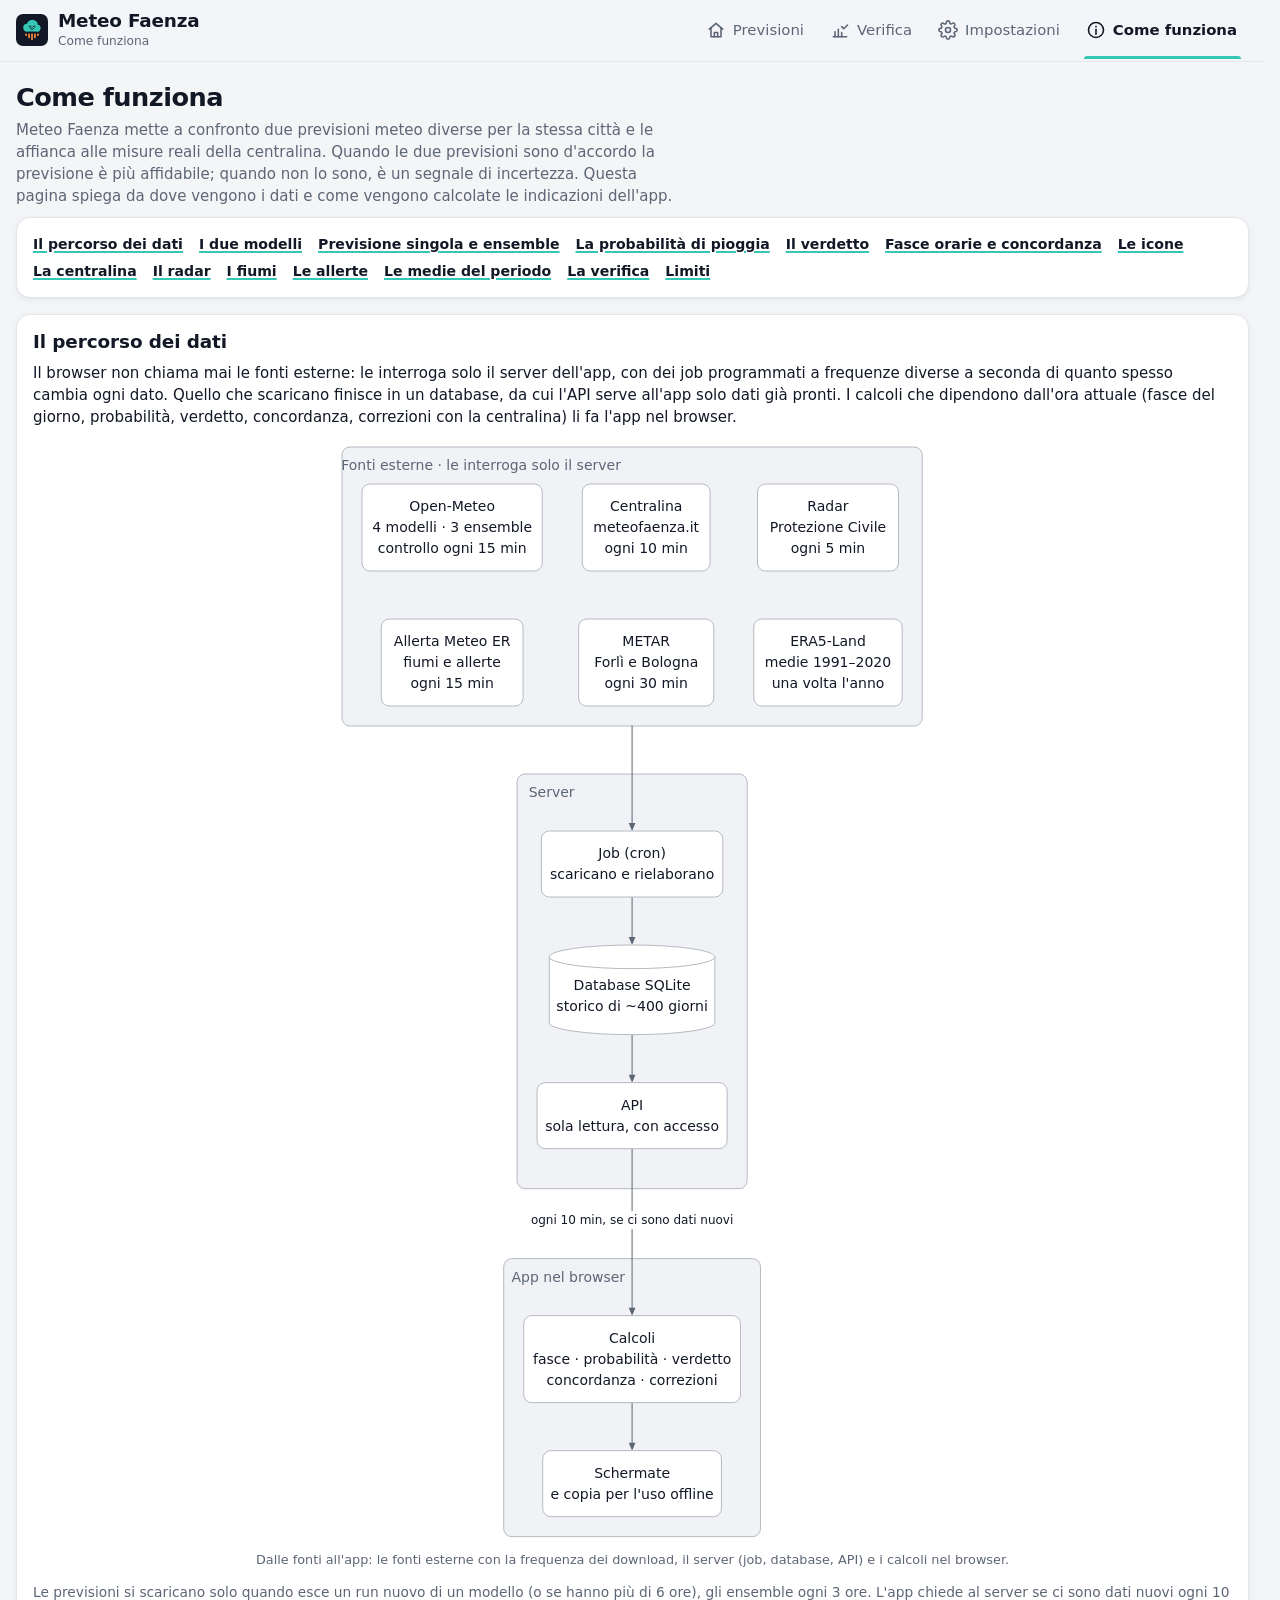
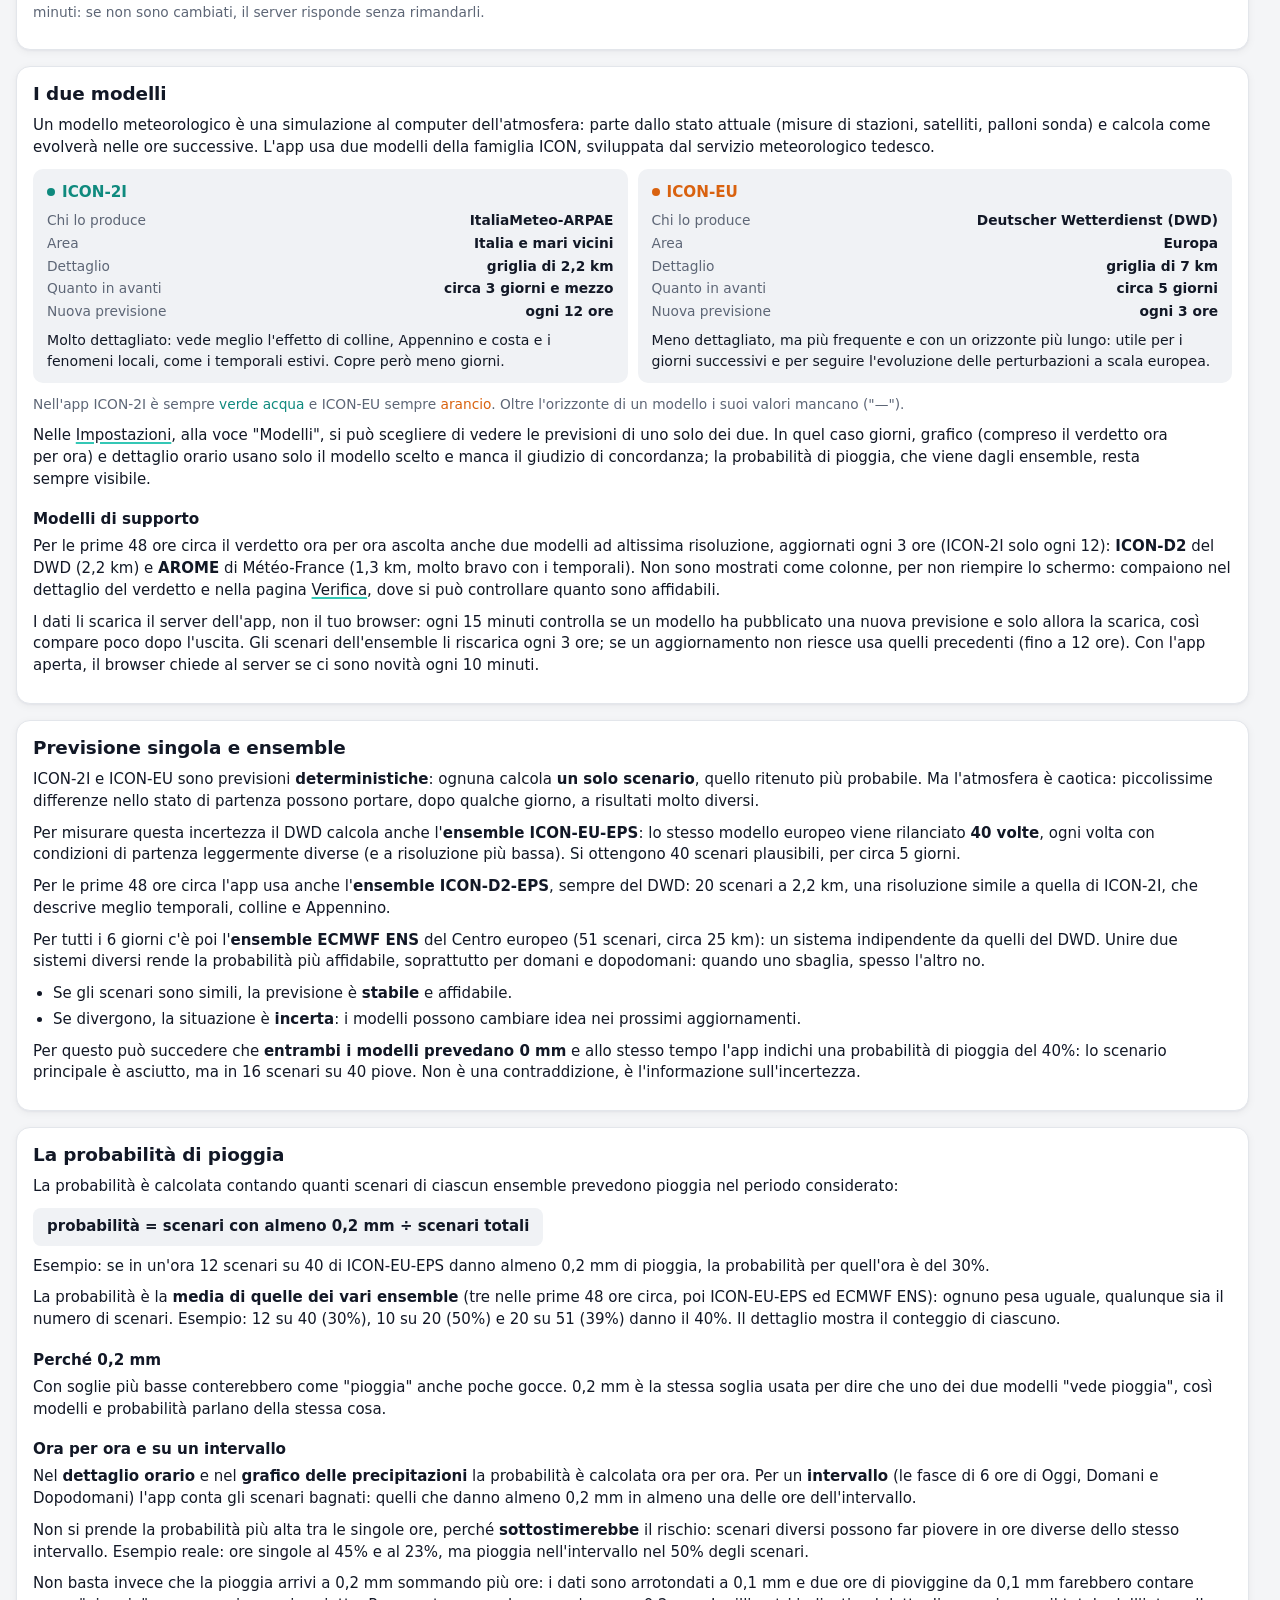
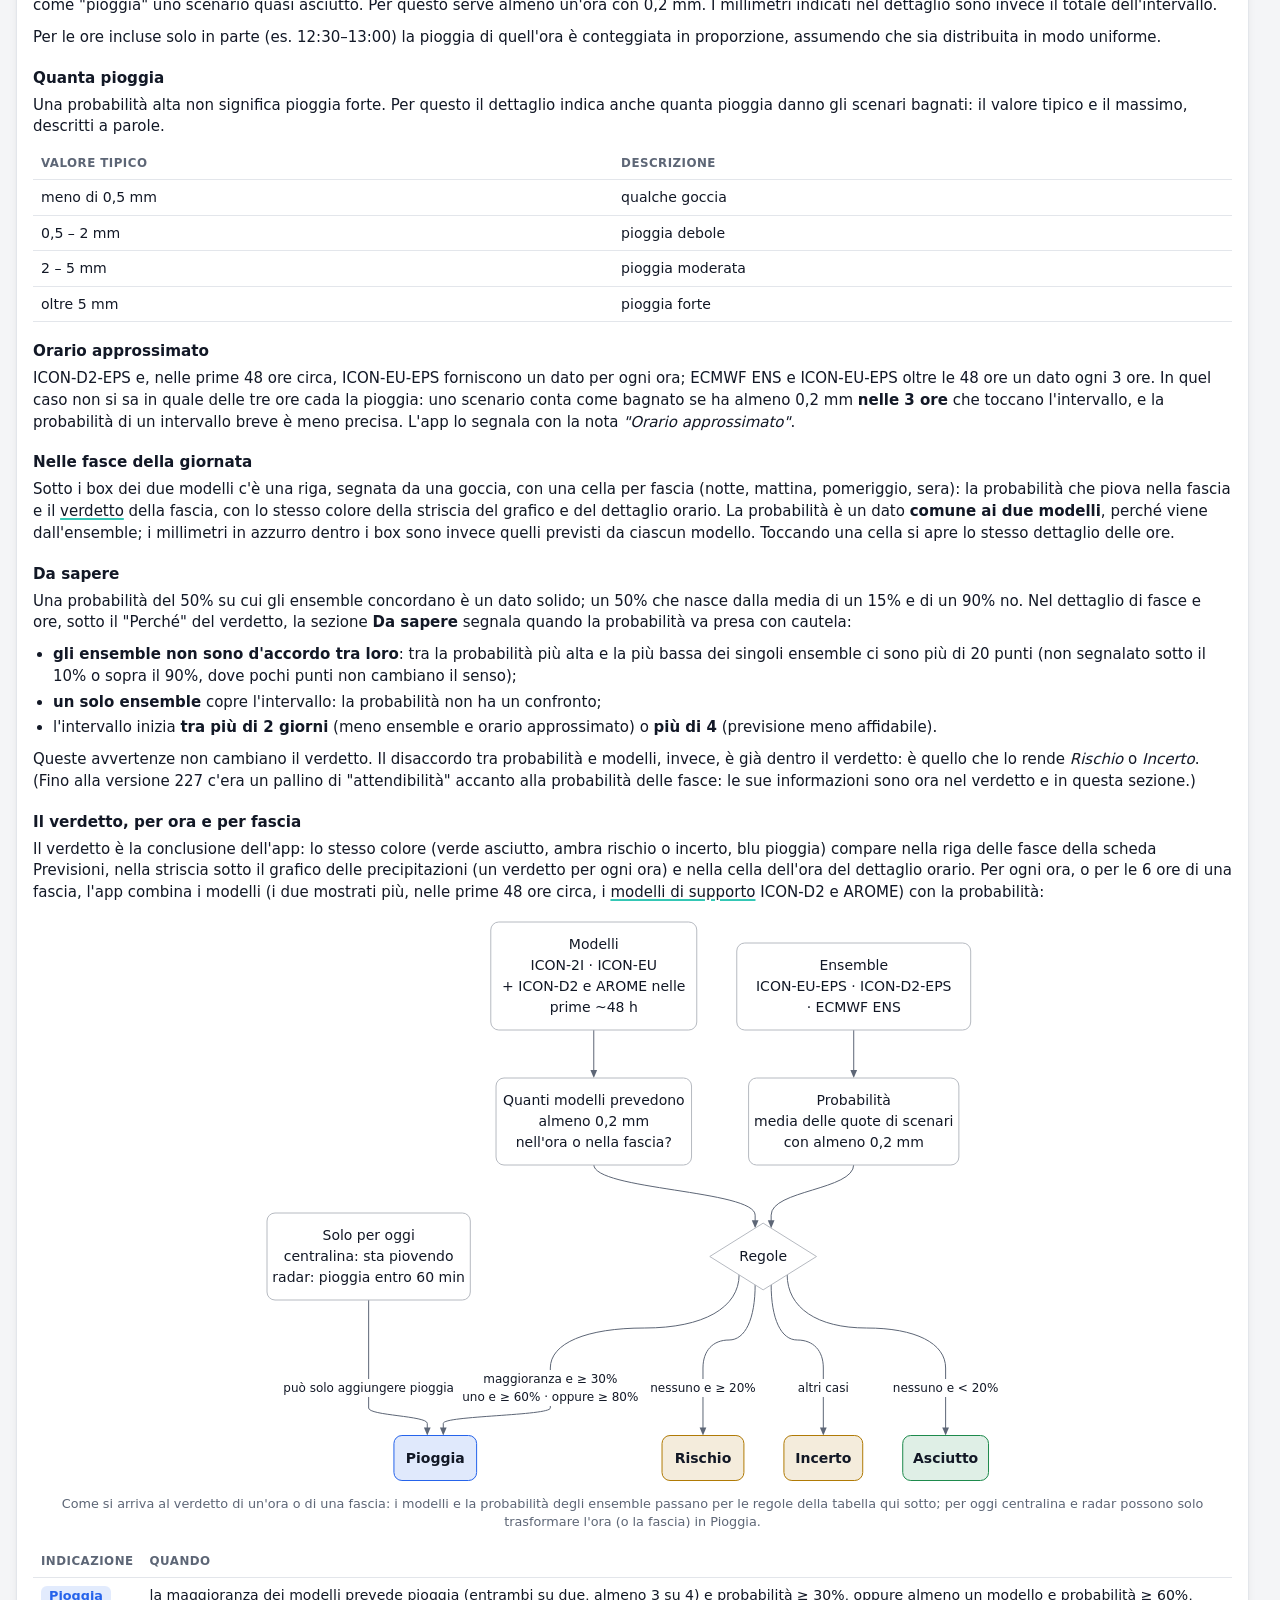
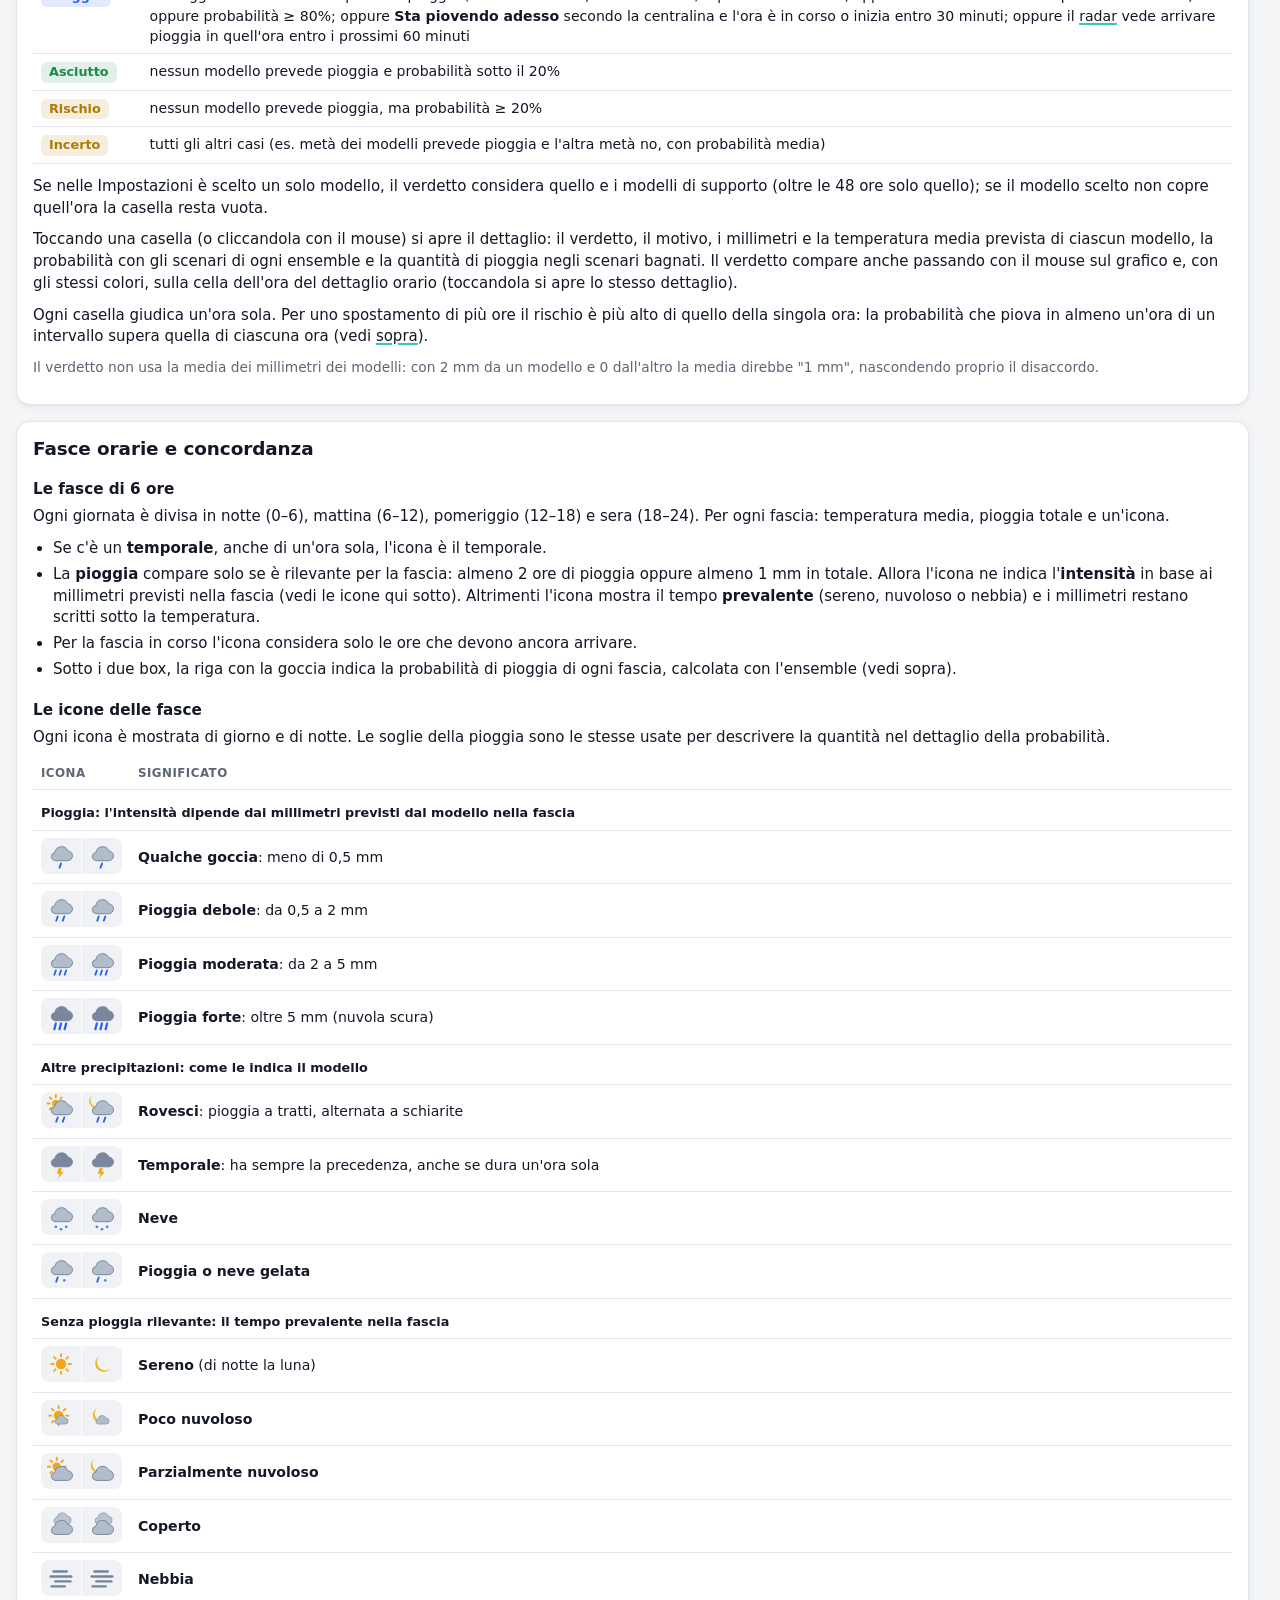
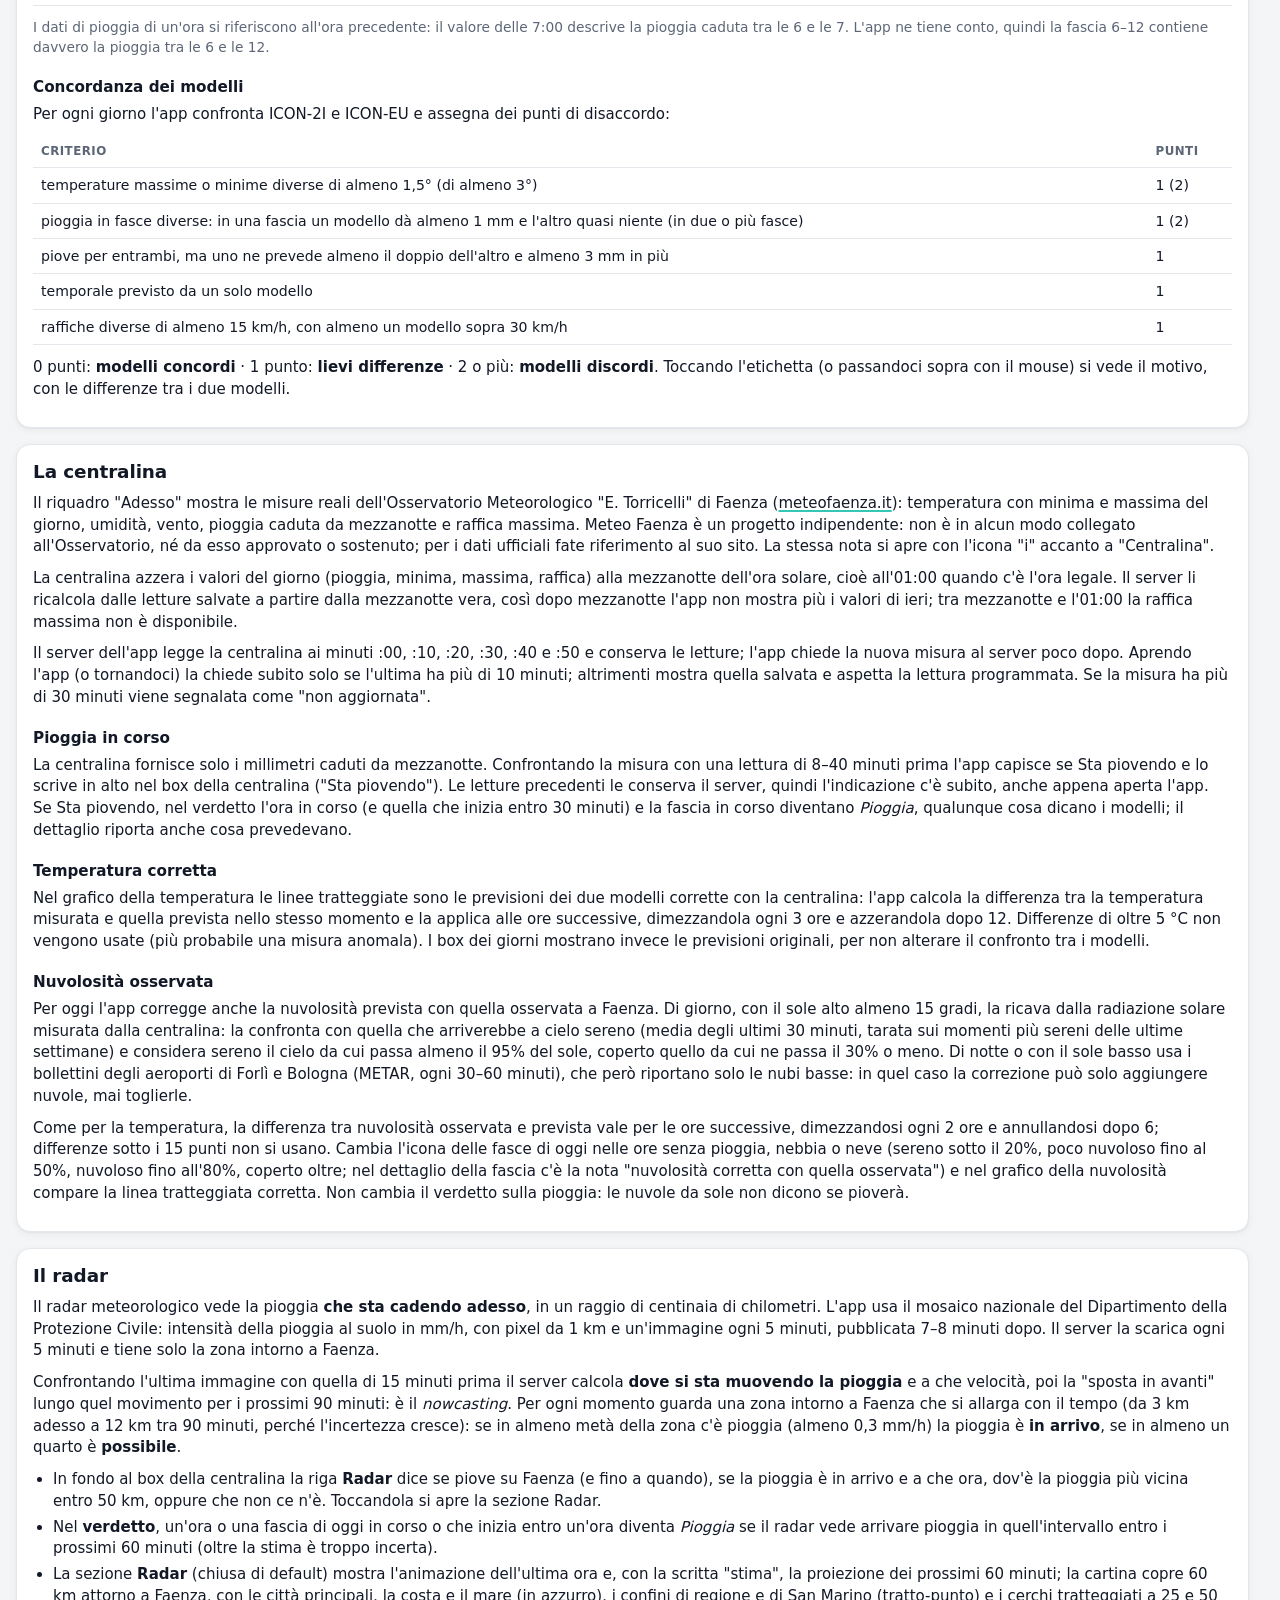
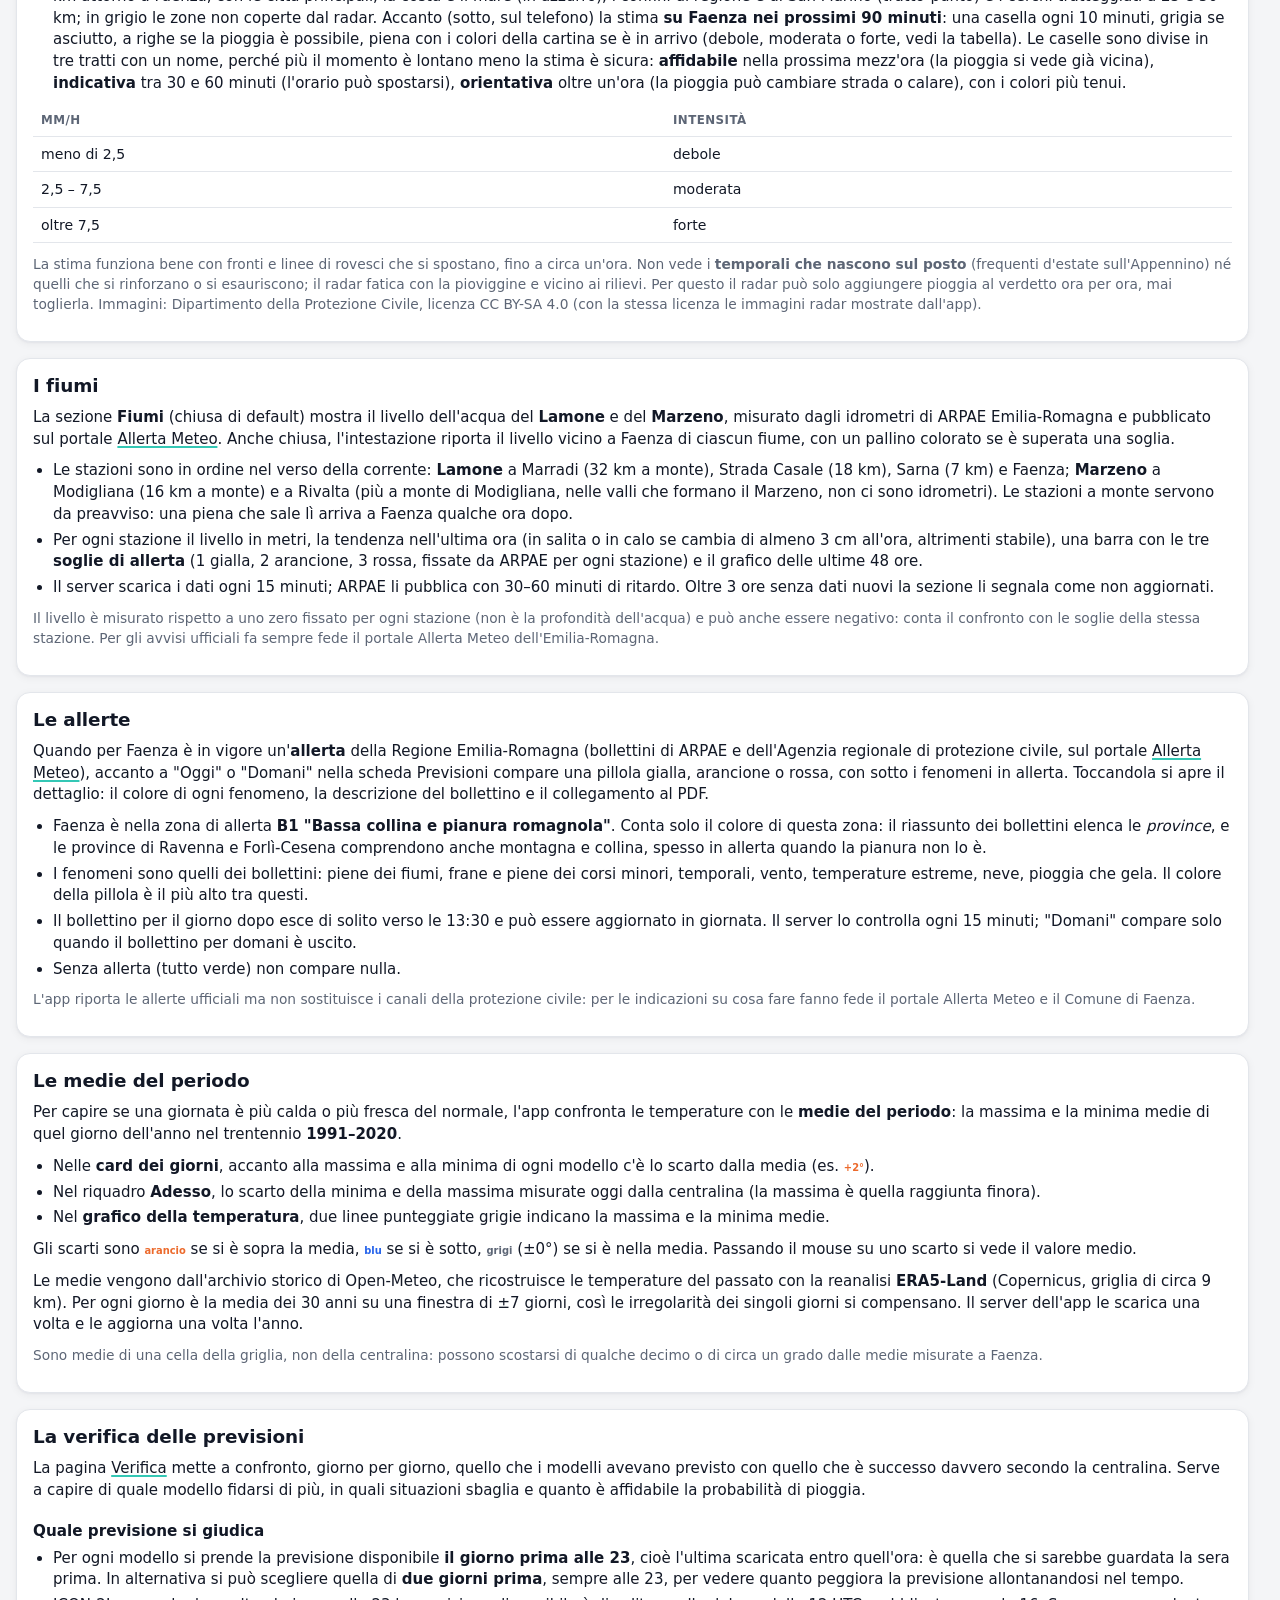
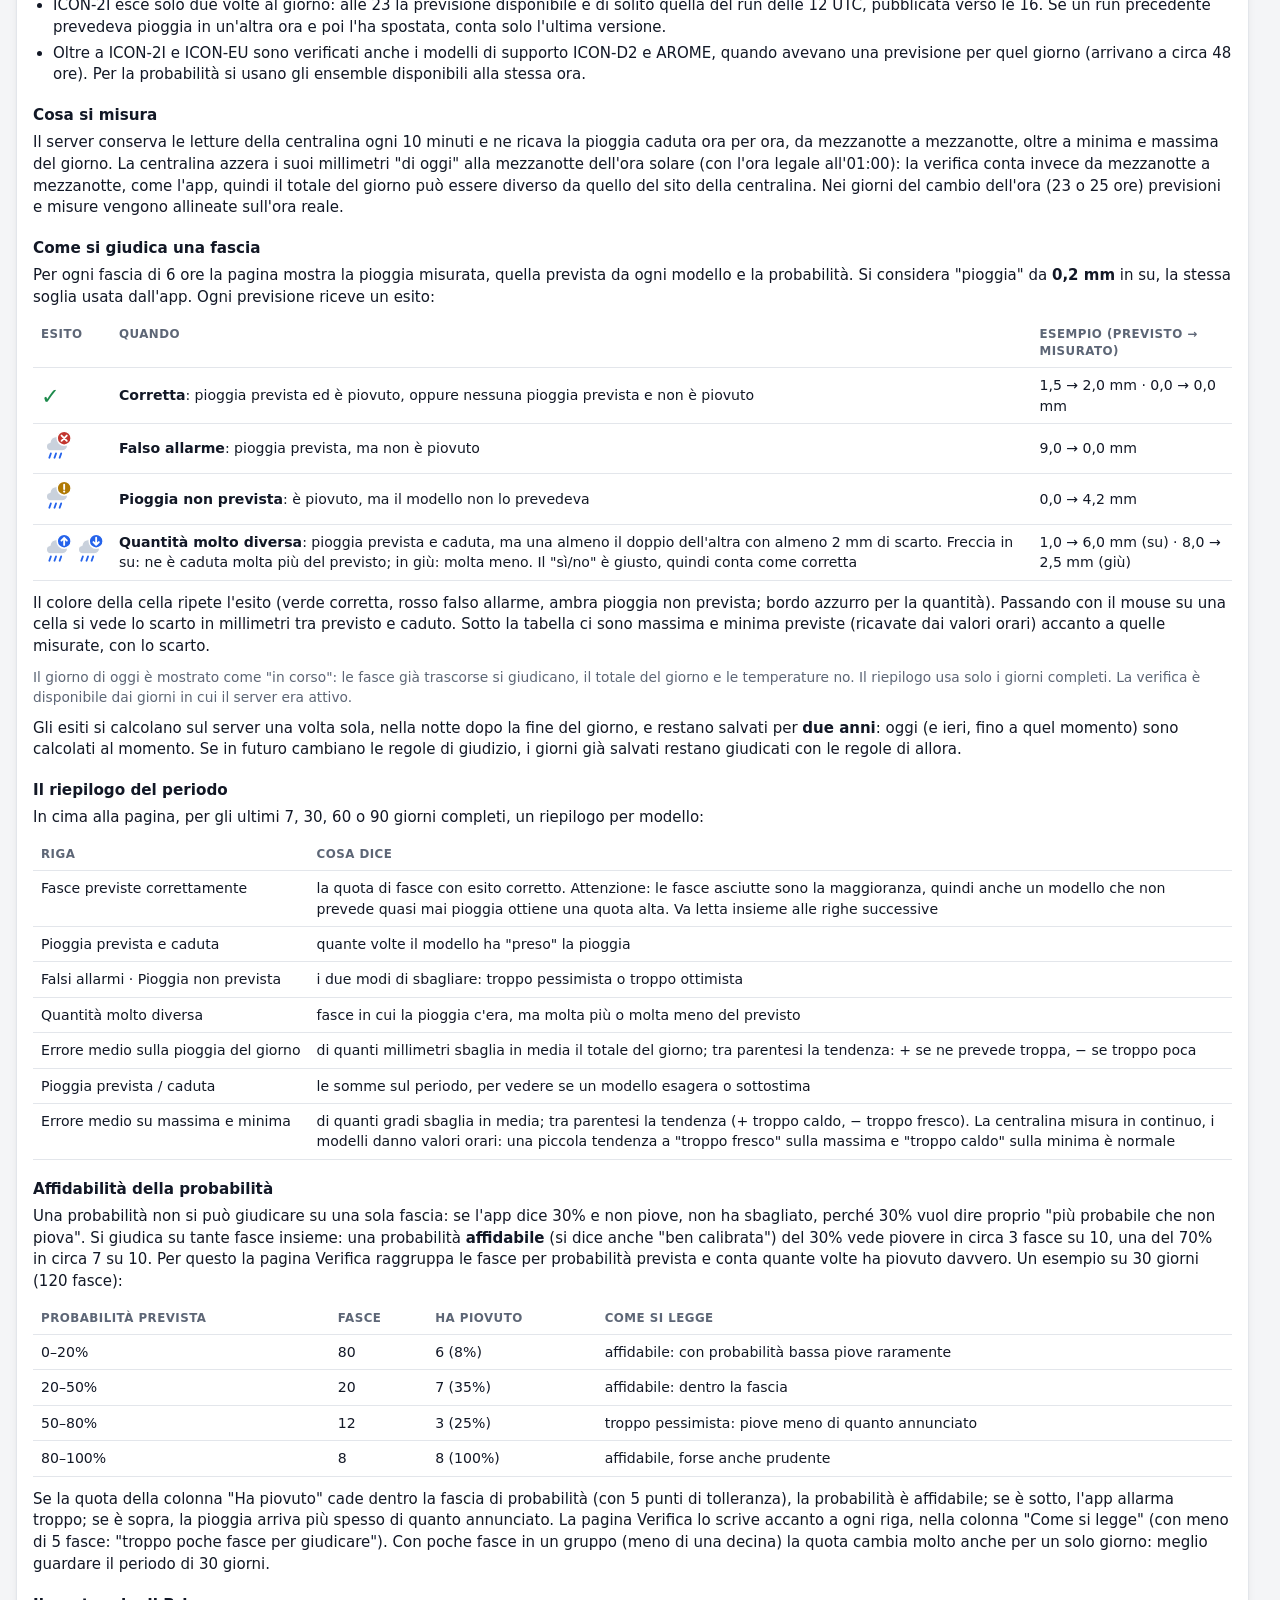
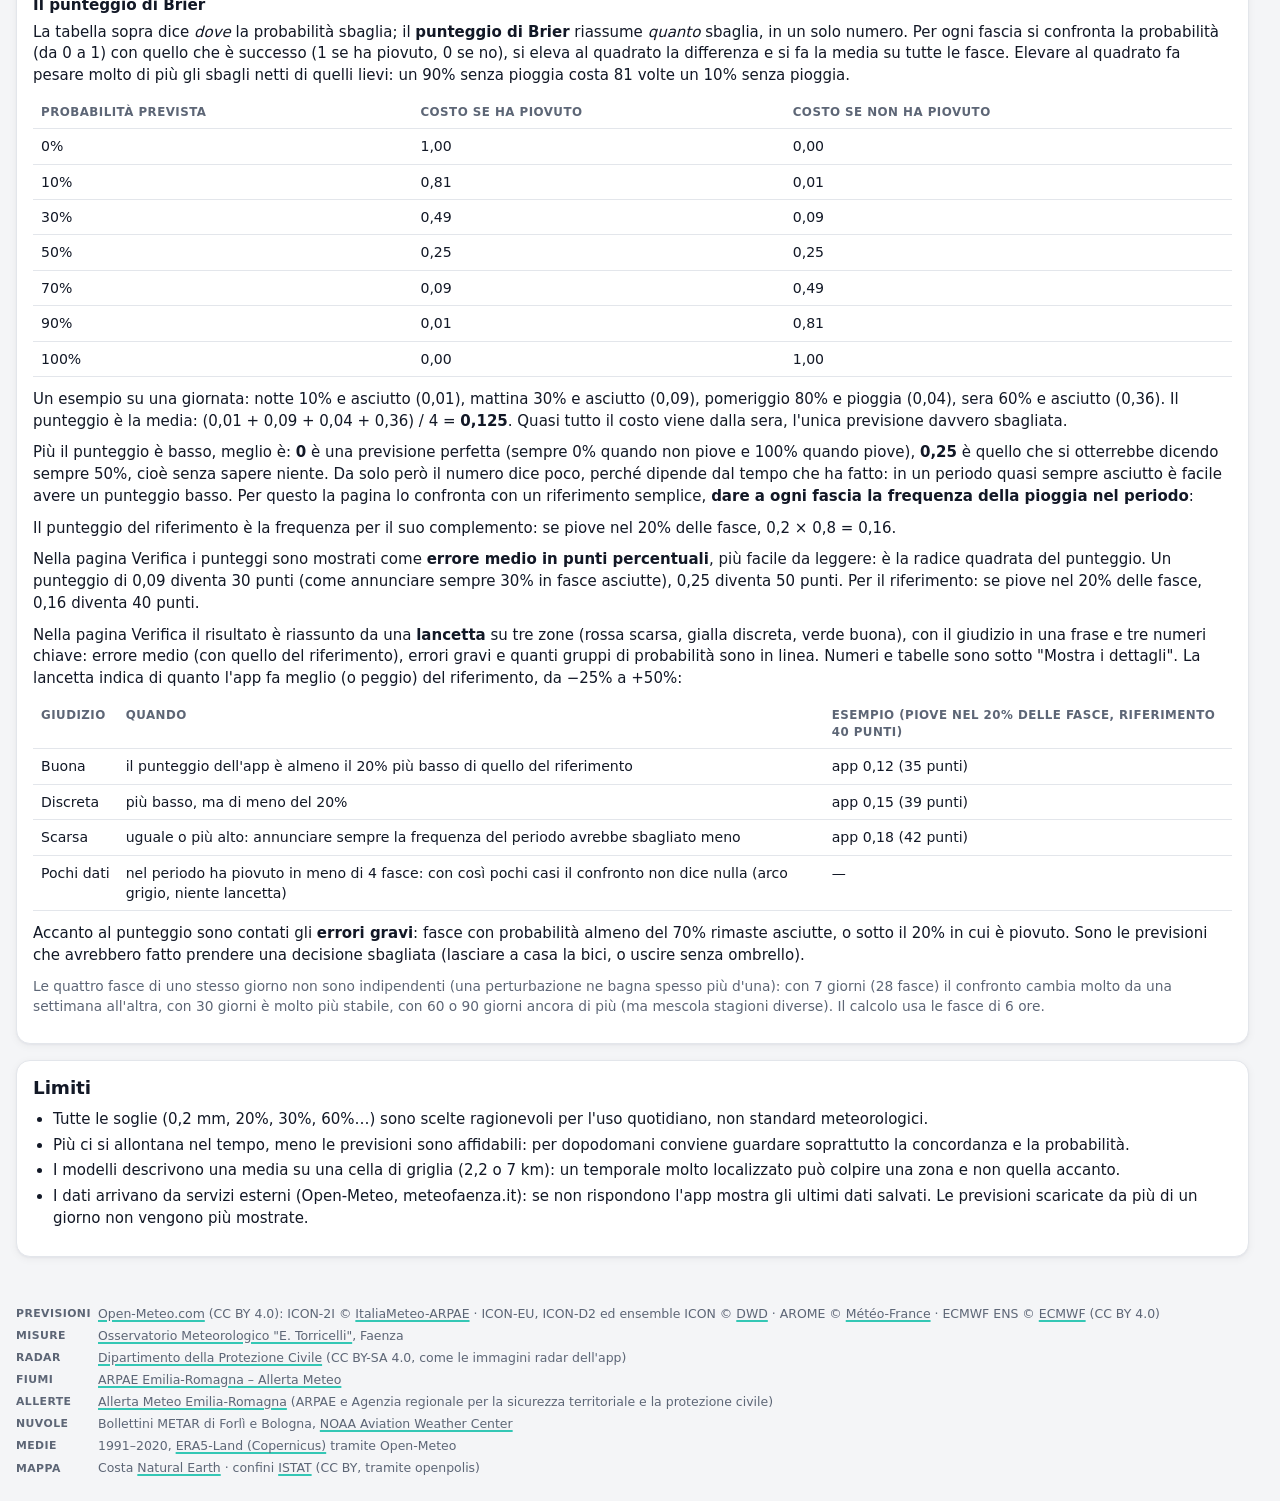
==== commit 2f605fa5: "Refactor rain probability rendering and reliability checks - Updated the rendering of rain probabili" ====
--- a/info.html
+++ b/info.html
@@ -56,7 +56,7 @@
       <a href="#modelli">I due modelli</a>
       <a href="#ensemble">Previsione singola e ensemble</a>
       <a href="#probabilita">La probabilità di pioggia</a>
-      <a href="#verdetto">Il verdetto ora per ora</a>
+      <a href="#verdetto">Il verdetto</a>
       <a href="#giorni">Fasce orarie e concordanza</a>
       <a href="#icone">Le icone</a>
       <a href="#centralina">La centralina</a>
@@ -159,28 +159,24 @@
       <p>ICON-D2-EPS e, nelle prime 48 ore circa, ICON-EU-EPS forniscono un dato per ogni ora; ECMWF ENS e ICON-EU-EPS oltre le 48 ore un dato ogni 3 ore. In quel caso non si sa in quale delle tre ore cada la pioggia: uno scenario conta come bagnato se ha almeno 0,2 mm <strong>nelle 3 ore</strong> che toccano l'intervallo, e la probabilità di un intervallo breve è meno precisa. L'app lo segnala con la nota <em>"Orario approssimato"</em>.</p>
 
       <h3>Nelle fasce della giornata</h3>
-      <p>Sotto i box dei due modelli c'è una riga, segnata da una goccia, con la probabilità che piova in ciascuna fascia (notte, mattina, pomeriggio, sera): una barra che si riempie in proporzione e la percentuale. È un dato <strong>comune ai due modelli</strong>, perché viene dall'ensemble, quindi compare una volta sola. I millimetri in azzurro dentro i box sono invece quelli previsti da ciascun modello. Toccando una cella della riga si vede il dettaglio.</p>
-
-      <h3 id="attendibilita-pioggia">Attendibilità della probabilità</h3>
-      <p>Accanto alla probabilità di ogni fascia un pallino dice quanto ci si può fidare di quel numero: <strong>pieno</strong> attendibilità alta, <strong>mezzo</strong> media, <strong>vuoto</strong> bassa. Un 50% su cui tutti concordano è un dato solido; un 50% che nasce dalla media di un 15% e di un 90% no. L'app somma dei punti di sfiducia:</p>
-      <table class="info-table">
-        <thead><tr><th>Fattore</th><th>Quando toglie fiducia</th><th>Punti</th></tr></thead>
-        <tbody>
-          <tr><td>Accordo tra gli ensemble</td><td>distanza tra la probabilità più alta e la più bassa dei singoli ensemble: oltre 20 punti, oltre 40, oltre 60</td><td>1 · 2 · 3</td></tr>
-          <tr><td>Un solo ensemble</td><td>la fascia è coperta da un solo ensemble: niente confronto possibile</td><td>1</td></tr>
-          <tr><td>Accordo con i modelli</td><td>probabilità di almeno il 60% e nessun modello (ICON-2I, ICON-EU, ICON-D2, AROME) vede pioggia, oppure sotto il 20% e la maggioranza la vede</td><td>1</td></tr>
-          <tr><td>Distanza nel tempo</td><td>la fascia inizia tra più di 48 ore (meno ensemble, orario approssimato) · più di 96 ore</td><td>1 · 2</td></tr>
-        </tbody>
-      </table>
-      <p>0 punti = attendibilità alta, 1–2 = media, 3 o più = bassa. Con probabilità sotto il 10% o sopra il 90%, se i modelli non la contraddicono, l'attendibilità resta alta: lì un disaccordo di pochi punti non cambia il senso. Toccando la probabilità di una fascia, il dettaglio elenca i motivi. Dove gli ensemble non arrivano (probabilità con "~") l'attendibilità non è indicata.</p>
-
-      <h3 id="verdetto">Il verdetto ora per ora</h3>
-      <p>Sotto il grafico delle precipitazioni una striscia colorata dà un verdetto per ogni ora (verde asciutto, ambra rischio o incerto, blu pioggia). Per ogni ora l'app combina i modelli (i due mostrati più, nelle prime 48 ore circa, i <a href="#supporto">modelli di supporto</a> ICON-D2 e AROME) con la probabilità:</p>
+      <p>Sotto i box dei due modelli c'è una riga, segnata da una goccia, con una cella per fascia (notte, mattina, pomeriggio, sera): la probabilità che piova nella fascia e il <a href="#verdetto">verdetto</a> della fascia, con lo stesso colore della striscia del grafico e del dettaglio orario. La probabilità è un dato <strong>comune ai due modelli</strong>, perché viene dall'ensemble; i millimetri in azzurro dentro i box sono invece quelli previsti da ciascun modello. Toccando una cella si apre lo stesso dettaglio delle ore.</p>
+
+      <h3 id="da-sapere">Da sapere</h3>
+      <p>Una probabilità del 50% su cui gli ensemble concordano è un dato solido; un 50% che nasce dalla media di un 15% e di un 90% no. Nel dettaglio di fasce e ore, sotto il "Perché" del verdetto, la sezione <strong>Da sapere</strong> segnala quando la probabilità va presa con cautela:</p>
+      <ul>
+        <li><strong>gli ensemble non sono d'accordo tra loro</strong>: tra la probabilità più alta e la più bassa dei singoli ensemble ci sono più di 20 punti (non segnalato sotto il 10% o sopra il 90%, dove pochi punti non cambiano il senso);</li>
+        <li><strong>un solo ensemble</strong> copre l'intervallo: la probabilità non ha un confronto;</li>
+        <li>l'intervallo inizia <strong>tra più di 2 giorni</strong> (meno ensemble e orario approssimato) o <strong>più di 4</strong> (previsione meno affidabile).</li>
+      </ul>
+      <p>Queste avvertenze non cambiano il verdetto. Il disaccordo tra probabilità e modelli, invece, è già dentro il verdetto: è quello che lo rende <em>Rischio</em> o <em>Incerto</em>. (Fino alla versione 227 c'era un pallino di "attendibilità" accanto alla probabilità delle fasce: le sue informazioni sono ora nel verdetto e in questa sezione.)</p>
+
+      <h3 id="verdetto">Il verdetto, per ora e per fascia</h3>
+      <p>Il verdetto è la conclusione dell'app: lo stesso colore (verde asciutto, ambra rischio o incerto, blu pioggia) compare nella riga delle fasce della scheda Previsioni, nella striscia sotto il grafico delle precipitazioni (un verdetto per ogni ora) e nella cella dell'ora del dettaglio orario. Per ogni ora, o per le 6 ore di una fascia, l'app combina i modelli (i due mostrati più, nelle prime 48 ore circa, i <a href="#supporto">modelli di supporto</a> ICON-D2 e AROME) con la probabilità:</p>
       <figure class="info-diagram dia-verdetto" aria-labelledby="dia-verdetto-cap">
 <!-- diagramma:verdetto -->
-<svg xmlns="http://www.w3.org/2000/svg" class="pele pele-flowchart" viewBox="0 0 748 575" width="748" height="575" style="--_bg:var(--pele-bg,#fff);--_fg:var(--pele-fg,#1f1f1f);--_m:var(--pele-muted,#6e6e6e);--_l:var(--pele-line,#1f1f1f);--_s:var(--pele-surface,#f3f3f3);--_a:var(--pele-surface-alt,#e6e6e6);--_b:var(--pele-border,#8a8a8a);--_c:var(--pele-accent,#5b7bd5);color:var(--_fg);--_r:var(--pele-radius,4px);--_fm:var(--pele-font-mono,monospace);font:14px sans-serif;letter-spacing:normal;word-spacing:normal;text-transform:none;direction:ltr;font-family:var(--pele-font,system-ui, -apple-system, &quot;Segoe UI&quot;, Roboto, &quot;Helvetica Neue&quot;, Arial, sans-serif)" fill="var(--_fg)" role="graphics-document document" aria-roledescription="flowchart"><g class="pele-edges" fill="none" stroke="var(--_l)" stroke-linecap="round"><g class="pele-edge" data-id="L_M_MV_0"><path d="M334.78,116L334.78,167.5"/><path class="pele-marker" d="M334.78,174.5L331.42,166.5L338.14,166.5Z" fill="var(--_l)" stroke="none"/></g><g class="pele-edge" data-id="L_E_P_0"><path d="M594.73,116L594.73,157"/><path class="pele-marker" d="M594.73,164L591.37,156L598.09,156Z" fill="var(--_l)" stroke="none"/></g><g class="pele-edge" data-id="L_MV_R_0"><path d="M334.78,240.5C334.78,270.82 496.15,270.82 496.15,301.14L496.15,307.14"/><path class="pele-marker" d="M496.15,314.14L492.79,306.14L499.51,306.14Z" fill="var(--_l)" stroke="none"/></g><g class="pele-edge" data-id="L_P_R_0"><path d="M594.73,251C594.73,276.07 512.15,276.07 512.15,301.14L512.15,307.14"/><path class="pele-marker" d="M512.15,314.14L508.79,306.14L515.51,306.14Z" fill="var(--_l)" stroke="none"/></g><g class="pele-edge" data-id="L_R_W_0"><path d="M480.15,360.86C480.15,393.81 444.27,414 385.74,414C327.2,414 291.32,429.2 291.32,454L291.32,494C291.32,501.69 184.27,501.69 184.27,509.38L184.27,514.5"/><path class="pele-marker" d="M184.27,521.5L180.91,513.5L187.63,513.5Z" fill="var(--_l)" stroke="none"/></g><g class="pele-edge" data-id="L_R_K_0"><path d="M496.15,370.86C496.15,405.05 486.24,426 470.06,426C453.89,426 443.98,436.64 443.98,454L443.98,514.5"/><path class="pele-marker" d="M443.98,521.5L440.62,513.5L447.34,513.5Z" fill="var(--_l)" stroke="none"/></g><g class="pele-edge" data-id="L_R_I_0"><path d="M512.15,370.86C512.15,405.05 522.06,426 538.24,426C554.41,426 564.32,436.64 564.32,454L564.32,514.5"/><path class="pele-marker" d="M564.32,521.5L560.96,513.5L567.68,513.5Z" fill="var(--_l)" stroke="none"/></g><g class="pele-edge" data-id="L_R_D_0"><path d="M528.15,360.86C528.15,393.81 558.26,414 607.39,414C656.51,414 686.62,429.2 686.62,454L686.62,514.5"/><path class="pele-marker" d="M686.62,521.5L683.26,513.5L689.98,513.5Z" fill="var(--_l)" stroke="none"/></g><g class="pele-edge" data-id="L_O_W_0"><path d="M109.65,386L109.65,494C109.65,501.69 168.27,501.69 168.27,509.38L168.27,514.5"/><path class="pele-marker" d="M168.27,521.5L164.91,513.5L171.63,513.5Z" fill="var(--_l)" stroke="none"/></g></g><g class="pele-edge-labels" font-size="12"><g class="pele-edge-label" data-id="L_R_W_0"><rect x="209.17" y="456" width="164.3" height="36" rx="3" fill="var(--_bg)"/><text text-anchor="middle" xml:space="preserve"><tspan x="291.32" y="469.2">maggioranza e ≥ 30%</tspan><tspan x="291.32" y="487.2">uno e ≥ 60% · oppure ≥ 80%</tspan></text></g><g class="pele-edge-label" data-id="L_R_K_0"><rect x="393.47" y="465" width="101.01" height="18" rx="3" fill="var(--_bg)"/><text x="443.98" y="478.2" text-anchor="middle">nessuno e ≥ 20%</text></g><g class="pele-edge-label" data-id="L_R_I_0"><rect x="538.32" y="465" width="52" height="18" rx="3" fill="var(--_bg)"/><text x="564.32" y="478.2" text-anchor="middle">altri casi</text></g><g class="pele-edge-label" data-id="L_R_D_0"><rect x="636.09" y="465" width="101.06" height="18" rx="3" fill="var(--_bg)"/><text x="686.62" y="478.2" text-anchor="middle">nessuno e &lt; 20%</text></g><g class="pele-edge-label" data-id="L_O_W_0"><rect x="30.13" y="465" width="159.04" height="18" rx="3" fill="var(--_bg)"/><text x="109.65" y="478.2" text-anchor="middle">può solo aggiungere pioggia</text></g></g><g class="pele-nodes"><g class="pele-node pele-shape-rect" data-id="M" transform="translate(334.78,62)"><rect x="-102.99" y="-54" width="205.99" height="108" fill="var(--_s)" stroke="var(--_b)" style="rx:var(--_r)"/><text class="pele-label" text-anchor="middle" xml:space="preserve"><tspan x="0" y="-26.6">Modelli</tspan><tspan x="0" y="-5.6">ICON-2I · ICON-EU</tspan><tspan x="0" y="15.4">+ ICON-D2 e AROME nelle</tspan><tspan x="0" y="36.4">prime ~48 h</tspan></text></g><g class="pele-node pele-shape-rect" data-id="MV" transform="translate(334.78,207.5)"><rect x="-97.76" y="-33" width="195.52" height="66" fill="var(--_s)" stroke="var(--_b)" style="rx:var(--_r)"/><text class="pele-label" text-anchor="middle" xml:space="preserve"><tspan x="0" y="-5.6">Quanti modelli prevedono</tspan><tspan x="0" y="15.4">almeno 0,2 mm nell'ora?</tspan></text></g><g class="pele-node pele-shape-rect" data-id="E" transform="translate(594.73,72.5)"><rect x="-116.96" y="-43.5" width="233.92" height="87" fill="var(--_s)" stroke="var(--_b)" style="rx:var(--_r)"/><text class="pele-label" text-anchor="middle" xml:space="preserve"><tspan x="0" y="-16.1">Ensemble</tspan><tspan x="0" y="4.9">ICON-EU-EPS · ICON-D2-EPS</tspan><tspan x="0" y="25.9">· ECMWF ENS</tspan></text></g><g class="pele-node pele-shape-rect" data-id="P" transform="translate(594.73,207.5)"><rect x="-105.15" y="-43.5" width="210.3" height="87" fill="var(--_s)" stroke="var(--_b)" style="rx:var(--_r)"/><text class="pele-label" text-anchor="middle" xml:space="preserve"><tspan x="0" y="-16.1">Probabilità</tspan><tspan x="0" y="4.9">media delle quote di scenari</tspan><tspan x="0" y="25.9">con almeno 0,2 mm</tspan></text></g><g class="pele-node pele-shape-diam" data-id="R" transform="translate(504.15,342.5)"><polygon points="0,-33.36 53.38,0 0,33.36 -53.38,0" fill="var(--_s)" stroke="var(--_b)"/><text class="pele-label" x="0" y="4.9" text-anchor="middle">Regole</text></g><g class="pele-node pele-shape-rect" data-id="W" transform="translate(176.27,544)"><rect x="-41.34" y="-22.5" width="82.69" height="45" fill="var(--_s)" stroke="var(--_b)" style="rx:var(--_r)"/><text class="pele-label" x="0" y="4.9" text-anchor="middle">Pioggia</text></g><g class="pele-node pele-shape-rect" data-id="K" transform="translate(443.98,544)"><rect x="-40.95" y="-22.5" width="81.89" height="45" fill="var(--_s)" stroke="var(--_b)" style="rx:var(--_r)"/><text class="pele-label" x="0" y="4.9" text-anchor="middle">Rischio</text></g><g class="pele-node pele-shape-rect" data-id="I" transform="translate(564.32,544)"><rect x="-39.4" y="-22.5" width="78.8" height="45" fill="var(--_s)" stroke="var(--_b)" style="rx:var(--_r)"/><text class="pele-label" x="0" y="4.9" text-anchor="middle">Incerto</text></g><g class="pele-node pele-shape-rect" data-id="D" transform="translate(686.62,544)"><rect x="-42.9" y="-22.5" width="85.8" height="45" fill="var(--_s)" stroke="var(--_b)" style="rx:var(--_r)"/><text class="pele-label" x="0" y="4.9" text-anchor="middle">Asciutto</text></g><g class="pele-node pele-shape-rect" data-id="O" transform="translate(109.65,342.5)"><rect x="-101.65" y="-43.5" width="203.3" height="87" fill="var(--_s)" stroke="var(--_b)" style="rx:var(--_r)"/><text class="pele-label" text-anchor="middle" xml:space="preserve"><tspan x="0" y="-16.1">Solo per oggi</tspan><tspan x="0" y="4.9">centralina: sta piovendo</tspan><tspan x="0" y="25.9">radar: pioggia entro 60 min</tspan></text></g></g></svg>
+<svg xmlns="http://www.w3.org/2000/svg" class="pele pele-flowchart" viewBox="0 0 748 575" width="748" height="575" style="--_bg:var(--pele-bg,#fff);--_fg:var(--pele-fg,#1f1f1f);--_m:var(--pele-muted,#6e6e6e);--_l:var(--pele-line,#1f1f1f);--_s:var(--pele-surface,#f3f3f3);--_a:var(--pele-surface-alt,#e6e6e6);--_b:var(--pele-border,#8a8a8a);--_c:var(--pele-accent,#5b7bd5);color:var(--_fg);--_r:var(--pele-radius,4px);--_fm:var(--pele-font-mono,monospace);font:14px sans-serif;letter-spacing:normal;word-spacing:normal;text-transform:none;direction:ltr;font-family:var(--pele-font,system-ui, -apple-system, &quot;Segoe UI&quot;, Roboto, &quot;Helvetica Neue&quot;, Arial, sans-serif)" fill="var(--_fg)" role="graphics-document document" aria-roledescription="flowchart"><g class="pele-edges" fill="none" stroke="var(--_l)" stroke-linecap="round"><g class="pele-edge" data-id="L_M_MV_0"><path d="M334.78,116L334.78,157"/><path class="pele-marker" d="M334.78,164L331.42,156L338.14,156Z" fill="var(--_l)" stroke="none"/></g><g class="pele-edge" data-id="L_E_P_0"><path d="M594.73,116L594.73,157"/><path class="pele-marker" d="M594.73,164L591.37,156L598.09,156Z" fill="var(--_l)" stroke="none"/></g><g class="pele-edge" data-id="L_MV_R_0"><path d="M334.78,251C334.78,276.07 496.15,276.07 496.15,301.14L496.15,307.14"/><path class="pele-marker" d="M496.15,314.14L492.79,306.14L499.51,306.14Z" fill="var(--_l)" stroke="none"/></g><g class="pele-edge" data-id="L_P_R_0"><path d="M594.73,251C594.73,276.07 512.15,276.07 512.15,301.14L512.15,307.14"/><path class="pele-marker" d="M512.15,314.14L508.79,306.14L515.51,306.14Z" fill="var(--_l)" stroke="none"/></g><g class="pele-edge" data-id="L_R_W_0"><path d="M480.15,360.86C480.15,393.81 444.27,414 385.74,414C327.2,414 291.32,429.2 291.32,454L291.32,494C291.32,501.69 184.27,501.69 184.27,509.38L184.27,514.5"/><path class="pele-marker" d="M184.27,521.5L180.91,513.5L187.63,513.5Z" fill="var(--_l)" stroke="none"/></g><g class="pele-edge" data-id="L_R_K_0"><path d="M496.15,370.86C496.15,405.05 486.24,426 470.06,426C453.89,426 443.98,436.64 443.98,454L443.98,514.5"/><path class="pele-marker" d="M443.98,521.5L440.62,513.5L447.34,513.5Z" fill="var(--_l)" stroke="none"/></g><g class="pele-edge" data-id="L_R_I_0"><path d="M512.15,370.86C512.15,405.05 522.06,426 538.24,426C554.41,426 564.32,436.64 564.32,454L564.32,514.5"/><path class="pele-marker" d="M564.32,521.5L560.96,513.5L567.68,513.5Z" fill="var(--_l)" stroke="none"/></g><g class="pele-edge" data-id="L_R_D_0"><path d="M528.15,360.86C528.15,393.81 558.26,414 607.39,414C656.51,414 686.62,429.2 686.62,454L686.62,514.5"/><path class="pele-marker" d="M686.62,521.5L683.26,513.5L689.98,513.5Z" fill="var(--_l)" stroke="none"/></g><g class="pele-edge" data-id="L_O_W_0"><path d="M109.65,386L109.65,494C109.65,501.69 168.27,501.69 168.27,509.38L168.27,514.5"/><path class="pele-marker" d="M168.27,521.5L164.91,513.5L171.63,513.5Z" fill="var(--_l)" stroke="none"/></g></g><g class="pele-edge-labels" font-size="12"><g class="pele-edge-label" data-id="L_R_W_0"><rect x="209.17" y="456" width="164.3" height="36" rx="3" fill="var(--_bg)"/><text text-anchor="middle" xml:space="preserve"><tspan x="291.32" y="469.2">maggioranza e ≥ 30%</tspan><tspan x="291.32" y="487.2">uno e ≥ 60% · oppure ≥ 80%</tspan></text></g><g class="pele-edge-label" data-id="L_R_K_0"><rect x="393.47" y="465" width="101.01" height="18" rx="3" fill="var(--_bg)"/><text x="443.98" y="478.2" text-anchor="middle">nessuno e ≥ 20%</text></g><g class="pele-edge-label" data-id="L_R_I_0"><rect x="538.32" y="465" width="52" height="18" rx="3" fill="var(--_bg)"/><text x="564.32" y="478.2" text-anchor="middle">altri casi</text></g><g class="pele-edge-label" data-id="L_R_D_0"><rect x="636.09" y="465" width="101.06" height="18" rx="3" fill="var(--_bg)"/><text x="686.62" y="478.2" text-anchor="middle">nessuno e &lt; 20%</text></g><g class="pele-edge-label" data-id="L_O_W_0"><rect x="30.13" y="465" width="159.04" height="18" rx="3" fill="var(--_bg)"/><text x="109.65" y="478.2" text-anchor="middle">può solo aggiungere pioggia</text></g></g><g class="pele-nodes"><g class="pele-node pele-shape-rect" data-id="M" transform="translate(334.78,62)"><rect x="-102.99" y="-54" width="205.99" height="108" fill="var(--_s)" stroke="var(--_b)" style="rx:var(--_r)"/><text class="pele-label" text-anchor="middle" xml:space="preserve"><tspan x="0" y="-26.6">Modelli</tspan><tspan x="0" y="-5.6">ICON-2I · ICON-EU</tspan><tspan x="0" y="15.4">+ ICON-D2 e AROME nelle</tspan><tspan x="0" y="36.4">prime ~48 h</tspan></text></g><g class="pele-node pele-shape-rect" data-id="MV" transform="translate(334.78,207.5)"><rect x="-97.76" y="-43.5" width="195.52" height="87" fill="var(--_s)" stroke="var(--_b)" style="rx:var(--_r)"/><text class="pele-label" text-anchor="middle" xml:space="preserve"><tspan x="0" y="-16.1">Quanti modelli prevedono</tspan><tspan x="0" y="4.9">almeno 0,2 mm</tspan><tspan x="0" y="25.9">nell'ora o nella fascia?</tspan></text></g><g class="pele-node pele-shape-rect" data-id="E" transform="translate(594.73,72.5)"><rect x="-116.96" y="-43.5" width="233.92" height="87" fill="var(--_s)" stroke="var(--_b)" style="rx:var(--_r)"/><text class="pele-label" text-anchor="middle" xml:space="preserve"><tspan x="0" y="-16.1">Ensemble</tspan><tspan x="0" y="4.9">ICON-EU-EPS · ICON-D2-EPS</tspan><tspan x="0" y="25.9">· ECMWF ENS</tspan></text></g><g class="pele-node pele-shape-rect" data-id="P" transform="translate(594.73,207.5)"><rect x="-105.15" y="-43.5" width="210.3" height="87" fill="var(--_s)" stroke="var(--_b)" style="rx:var(--_r)"/><text class="pele-label" text-anchor="middle" xml:space="preserve"><tspan x="0" y="-16.1">Probabilità</tspan><tspan x="0" y="4.9">media delle quote di scenari</tspan><tspan x="0" y="25.9">con almeno 0,2 mm</tspan></text></g><g class="pele-node pele-shape-diam" data-id="R" transform="translate(504.15,342.5)"><polygon points="0,-33.36 53.38,0 0,33.36 -53.38,0" fill="var(--_s)" stroke="var(--_b)"/><text class="pele-label" x="0" y="4.9" text-anchor="middle">Regole</text></g><g class="pele-node pele-shape-rect" data-id="W" transform="translate(176.27,544)"><rect x="-41.34" y="-22.5" width="82.69" height="45" fill="var(--_s)" stroke="var(--_b)" style="rx:var(--_r)"/><text class="pele-label" x="0" y="4.9" text-anchor="middle">Pioggia</text></g><g class="pele-node pele-shape-rect" data-id="K" transform="translate(443.98,544)"><rect x="-40.95" y="-22.5" width="81.89" height="45" fill="var(--_s)" stroke="var(--_b)" style="rx:var(--_r)"/><text class="pele-label" x="0" y="4.9" text-anchor="middle">Rischio</text></g><g class="pele-node pele-shape-rect" data-id="I" transform="translate(564.32,544)"><rect x="-39.4" y="-22.5" width="78.8" height="45" fill="var(--_s)" stroke="var(--_b)" style="rx:var(--_r)"/><text class="pele-label" x="0" y="4.9" text-anchor="middle">Incerto</text></g><g class="pele-node pele-shape-rect" data-id="D" transform="translate(686.62,544)"><rect x="-42.9" y="-22.5" width="85.8" height="45" fill="var(--_s)" stroke="var(--_b)" style="rx:var(--_r)"/><text class="pele-label" x="0" y="4.9" text-anchor="middle">Asciutto</text></g><g class="pele-node pele-shape-rect" data-id="O" transform="translate(109.65,342.5)"><rect x="-101.65" y="-43.5" width="203.3" height="87" fill="var(--_s)" stroke="var(--_b)" style="rx:var(--_r)"/><text class="pele-label" text-anchor="middle" xml:space="preserve"><tspan x="0" y="-16.1">Solo per oggi</tspan><tspan x="0" y="4.9">centralina: sta piovendo</tspan><tspan x="0" y="25.9">radar: pioggia entro 60 min</tspan></text></g></g></svg>
 <!-- /diagramma:verdetto -->
-        <figcaption id="dia-verdetto-cap">Come si arriva al verdetto di un'ora: i modelli e la probabilità degli ensemble passano per le regole della tabella qui sotto; per oggi centralina e radar possono solo trasformare l'ora in Pioggia.</figcaption>
+        <figcaption id="dia-verdetto-cap">Come si arriva al verdetto di un'ora o di una fascia: i modelli e la probabilità degli ensemble passano per le regole della tabella qui sotto; per oggi centralina e radar possono solo trasformare l'ora (o la fascia) in Pioggia.</figcaption>
       </figure>
       <table class="info-table">
         <thead><tr><th>Indicazione</th><th>Quando</th></tr></thead>
@@ -253,7 +249,7 @@
       <p>La centralina azzera i valori del giorno (pioggia, minima, massima, raffica) alla mezzanotte dell'ora solare, cioè all'01:00 quando c'è l'ora legale. Il server li ricalcola dalle letture salvate a partire dalla mezzanotte vera, così dopo mezzanotte l'app non mostra più i valori di ieri; tra mezzanotte e l'01:00 la raffica massima non è disponibile.</p>
       <p>Il server dell'app legge la centralina ai minuti :00, :10, :20, :30, :40 e :50 e conserva le letture; l'app chiede la nuova misura al server poco dopo. Aprendo l'app (o tornandoci) la chiede subito solo se l'ultima ha più di 10 minuti; altrimenti mostra quella salvata e aspetta la lettura programmata. Se la misura ha più di 30 minuti viene segnalata come "non aggiornata".</p>
       <h3>Pioggia in corso</h3>
-      <p>La centralina fornisce solo i millimetri caduti da mezzanotte. Confrontando la misura con una lettura di 8–40 minuti prima l'app capisce se Sta piovendo e lo scrive in alto nel box della centralina ("Sta piovendo"). Le letture precedenti le conserva il server, quindi l'indicazione c'è subito, anche appena aperta l'app. Se Sta piovendo, nel verdetto ora per ora l'ora in corso (e quella che inizia entro 30 minuti) diventa <em>Pioggia</em>, qualunque cosa dicano i modelli; il dettaglio riporta anche cosa prevedevano.</p>
+      <p>La centralina fornisce solo i millimetri caduti da mezzanotte. Confrontando la misura con una lettura di 8–40 minuti prima l'app capisce se Sta piovendo e lo scrive in alto nel box della centralina ("Sta piovendo"). Le letture precedenti le conserva il server, quindi l'indicazione c'è subito, anche appena aperta l'app. Se Sta piovendo, nel verdetto l'ora in corso (e quella che inizia entro 30 minuti) e la fascia in corso diventano <em>Pioggia</em>, qualunque cosa dicano i modelli; il dettaglio riporta anche cosa prevedevano.</p>
       <h3>Temperatura corretta</h3>
       <p>Nel grafico della temperatura le linee tratteggiate sono le previsioni dei due modelli corrette con la centralina: l'app calcola la differenza tra la temperatura misurata e quella prevista nello stesso momento e la applica alle ore successive, dimezzandola ogni 3 ore e azzerandola dopo 12. Differenze di oltre 5 °C non vengono usate (più probabile una misura anomala). I box dei giorni mostrano invece le previsioni originali, per non alterare il confronto tra i modelli.</p>
       <h3 id="nuvole">Nuvolosità osservata</h3>
@@ -267,7 +263,7 @@
       <p>Confrontando l'ultima immagine con quella di 15 minuti prima il server calcola <strong>dove si sta muovendo la pioggia</strong> e a che velocità, poi la "sposta in avanti" lungo quel movimento per i prossimi 90 minuti: è il <em>nowcasting</em>. Per ogni momento guarda una zona intorno a Faenza che si allarga con il tempo (da 3 km adesso a 12 km tra 90 minuti, perché l'incertezza cresce): se in almeno metà della zona c'è pioggia (almeno 0,3 mm/h) la pioggia è <strong>in arrivo</strong>, se in almeno un quarto è <strong>possibile</strong>.</p>
       <ul>
         <li>In fondo al box della centralina la riga <strong>Radar</strong> dice se piove su Faenza (e fino a quando), se la pioggia è in arrivo e a che ora, dov'è la pioggia più vicina entro 50 km, oppure che non ce n'è. Toccandola si apre la sezione Radar.</li>
-        <li>Nel <strong>verdetto ora per ora</strong>, un'ora di oggi in corso o che inizia entro un'ora diventa <em>Pioggia</em> se il radar la vede arrivare in quell'ora entro i prossimi 60 minuti (oltre la stima è troppo incerta).</li>
+        <li>Nel <strong>verdetto</strong>, un'ora o una fascia di oggi in corso o che inizia entro un'ora diventa <em>Pioggia</em> se il radar vede arrivare pioggia in quell'intervallo entro i prossimi 60 minuti (oltre la stima è troppo incerta).</li>
         <li>La sezione <strong>Radar</strong> (chiusa di default) mostra l'animazione dell'ultima ora e, con la scritta "stima", la proiezione dei prossimi 60 minuti; la cartina copre 60 km attorno a Faenza, con le città principali, la costa e il mare (in azzurro), i confini di regione e di San Marino (tratto-punto) e i cerchi tratteggiati a 25 e 50 km; in grigio le zone non coperte dal radar. Accanto (sotto, sul telefono) la stima <strong>su Faenza nei prossimi 90 minuti</strong>: una casella ogni 10 minuti, grigia se asciutto, a righe se la pioggia è possibile, piena con i colori della cartina se è in arrivo (debole, moderata o forte, vedi la tabella). Le caselle sono divise in tre tratti con un nome, perché più il momento è lontano meno la stima è sicura: <strong>affidabile</strong> nella prossima mezz'ora (la pioggia si vede già vicina), <strong>indicativa</strong> tra 30 e 60 minuti (l'orario può spostarsi), <strong>orientativa</strong> oltre un'ora (la pioggia può cambiare strada o calare), con i colori più tenui.</li>
       </ul>
       <table class="info-table">
--- a/css/style.css
+++ b/css/style.css
@@ -392,42 +392,40 @@
 .day-models.single { grid-template-columns: minmax(0, 1fr); }
 .day-models.single > .dm:first-child { border-radius: 10px 10px 0 0; }
 
-/* Riga della probabilità di pioggia: terzo segmento della pillola, sotto i due box,
-   condivisa dai modelli (una cella per fascia, barra + percentuale) */
+/* Riga del verdetto delle fasce (renderPopRow()): terzo segmento della pillola, sotto i due
+   box, comune ai modelli. Una cella per fascia nei colori del verdetto, come la cella dell'ora
+   del dettaglio orario (th.vh) e la striscia del grafico: barretta in alto e velo; dentro la
+   probabilità e lo stato. */
 .pop-row {
   grid-column: 1 / -1;
   display: grid;
   grid-template-columns: auto minmax(0, 1fr);
   align-items: center;
   gap: 0 12px;
-  padding: 7px 20px 8px 10px;
+  padding: 0 20px 0 10px;
   border-radius: 0 0 10px 10px;
   background: var(--surface-2);
 }
 .pop-label { display: inline-flex; align-items: center; gap: 5px; font-size: .74rem; font-weight: 600; color: var(--muted); white-space: nowrap; }
 .pop-label .drop { width: 11px; height: 11px; fill: var(--rain); flex: none; }
-.pop-cells { display: grid; grid-template-columns: repeat(4, minmax(0, 1fr)); }
-.pop-cell { display: flex; align-items: center; gap: 6px; min-width: 0; padding: 0 8px; cursor: pointer; }
-.pop-cell + .pop-cell { border-left: 1px solid var(--slot-sep); }
-.pop-cell.na { justify-content: center; color: var(--muted); cursor: default; }
+.pop-cells { display: grid; grid-template-columns: repeat(4, minmax(0, 1fr)); gap: 0 1px; }
+.pop-cell {
+  --vc: transparent; --vt: var(--muted);
+  display: flex; flex-direction: column; align-items: center; justify-content: center; min-width: 0;
+  padding: 6px 4px 5px; line-height: 1.15; cursor: pointer;
+  background: color-mix(in srgb, var(--vc) 14%, transparent); box-shadow: inset 0 3px 0 var(--vc);
+}
+.pop-cell.st-dry { --vc: color-mix(in srgb, var(--good) 60%, transparent); --vt: var(--good); }
+.pop-cell.st-risk, .pop-cell.st-mixed { --vc: var(--mid); --vt: color-mix(in srgb, var(--mid) 60%, var(--text)); }
+.pop-cell.st-wet { --vc: var(--rain); --vt: var(--rain); }
+.pop-cell.na { color: var(--muted); cursor: default; padding: 8px 4px; }
 .pop-cell.past { opacity: .45; }
-.pop-bar { flex: 1; min-width: 12px; height: 5px; border-radius: 3px; overflow: hidden; background: color-mix(in srgb, var(--rain) 14%, transparent); }
-.pop-bar i { display: block; height: 100%; border-radius: 3px; background: color-mix(in srgb, var(--rain) 55%, transparent); }
-.pop-cell.high .pop-bar i { background: var(--rain); }
-.pop-val { flex: none; min-width: 2.4em; text-align: right; font-size: .7rem; font-variant-numeric: tabular-nums; color: var(--muted); }
-.pop-cell.high .pop-val { color: var(--text); font-weight: 600; }
-/* Attendibilità della probabilità (rainReliability() in app.js): pallino dopo la percentuale,
-   pieno = alta, mezzo = media, vuoto = bassa */
-.rel-dot { flex: none; width: 7px; height: 7px; border-radius: 50%; border: 1.5px solid var(--muted); box-sizing: border-box; }
-.rel-dot.alta { background: var(--muted); }
-.rel-dot.media { background: linear-gradient(90deg, var(--muted) 50%, transparent 50%); }
-.tp-chip.rel-alta { background: color-mix(in srgb, var(--good) 18%, var(--surface)); color: var(--good); }
-.tp-chip.rel-media { background: color-mix(in srgb, var(--mid) 22%, var(--surface)); color: color-mix(in srgb, var(--mid) 60%, var(--text)); }
-.tp-chip.rel-bassa { background: color-mix(in srgb, var(--bad) 15%, var(--surface)); color: var(--bad); }
-.tp-rel { margin-top: 8px; padding-top: 8px; border-top: 1px solid var(--tip-border); }
-.tp-rel > span { display: block; font-weight: 650; margin-bottom: 3px; }
-.tp-rel ul { margin: 0; padding-left: 16px; }
-.tp-rel li.ok { color: var(--muted); }
+.pop-val { font-size: .74rem; font-weight: 650; font-variant-numeric: tabular-nums; }
+.pop-st { font-size: .66rem; font-weight: 650; color: var(--vt); white-space: nowrap; overflow: hidden; text-overflow: ellipsis; max-width: 100%; }
+/* Avvertenze sulla probabilità nel dettaglio di fasce e ore (chanceCaveats()) */
+.tp-caveats { margin: 0 0 8px; }
+.tp-caveats > span { display: block; font-size: .68rem; font-weight: 700; letter-spacing: .05em; text-transform: uppercase; color: var(--muted); margin-bottom: 1px; }
+.tp-caveats ul { margin: 0; padding-left: 16px; }
 /* Alba a sinistra, tramonto allineato a destra. Oggi (.day24) la linea dell'intera giornata
    con sole o luna all'ora attuale e le pillole sotto, nella loro posizione (vedi sotto). */
 .sun {
@@ -1416,11 +1414,11 @@
   .day-models > .dm:nth-child(2) { border-radius: 0; }
   /* Riga probabilità allineata alle fasce: stessa colonna fissa delle temperature (40 px),
      stesso spazio e padding dei box; al posto della scritta solo la goccia */
-  .pop-row { grid-template-columns: 52px minmax(0, 1fr); padding: 6px 8px 7px; }
+  .pop-row { grid-template-columns: 52px minmax(0, 1fr); padding: 0 8px; }
   .pop-label { justify-content: center; }
   .pop-label-text { display: none; }
-  .pop-cell { gap: 4px; padding: 0 5px; }
-  .pop-val { font-size: .64rem; min-width: 2.2em; }
+  .pop-val { font-size: .7rem; }
+  .pop-st { font-size: .62rem; }
   .dm {
     grid-template-columns: 52px minmax(0, 1fr); /* colonna temperature fissa: fasce allineate tra i box e con la riga probabilità */
     grid-template-areas: "temps slots";
